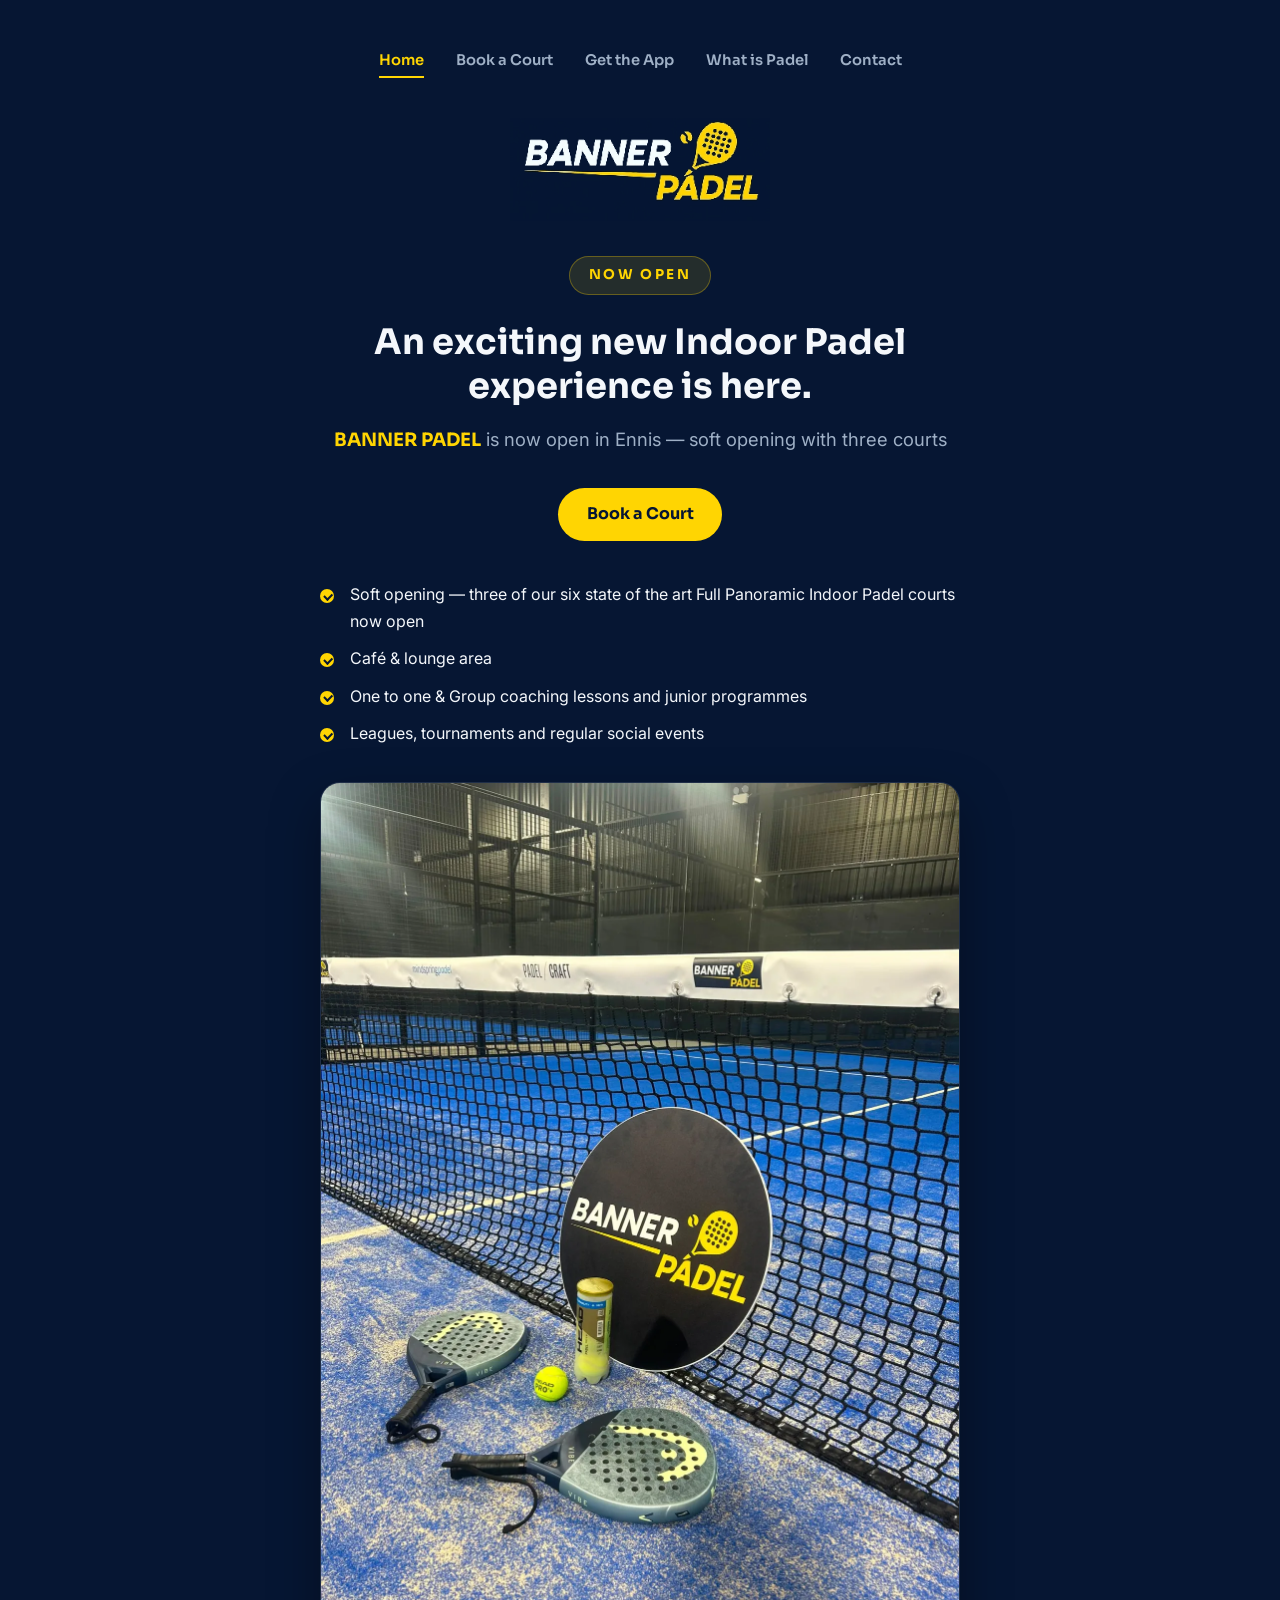
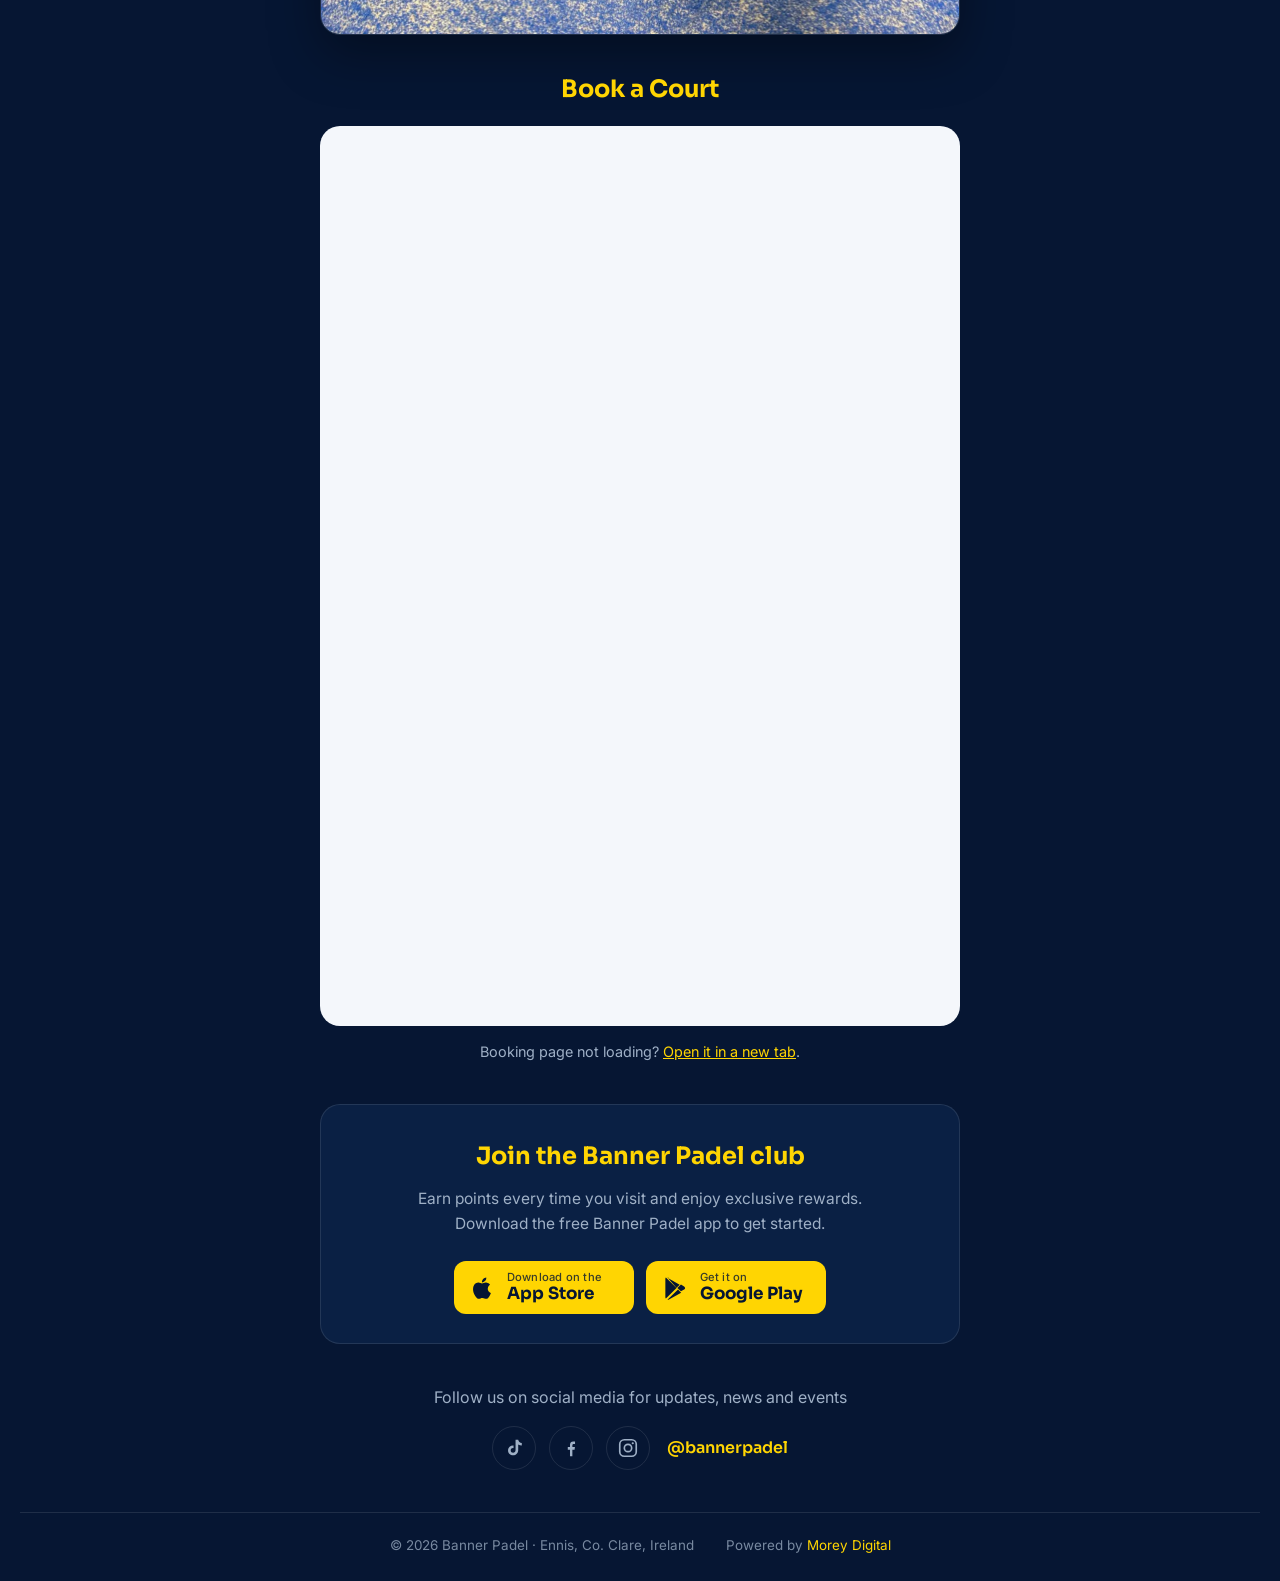
==== index.html @ d6313a4b "Add app download section with App Store and Google Play links Co-Authored-By: Claude Fable 5.1 <nore" ====
<!DOCTYPE html>
<html lang="en">
<head>
  <meta charset="UTF-8" />
  <meta name="viewport" content="width=device-width, initial-scale=1.0" />
  <title>Banner Padel — Now Open | Ennis, Co. Clare</title>
  <meta name="description" content="BANNER PADEL is now open in Ennis — soft opening with three courts. Full Panoramic Indoor Padel courts, café & lounge, coaching, leagues and tournaments. Book a court online now." />
  <meta property="og:title" content="Banner Padel — Now Open in Ennis" />
  <meta property="og:description" content="Clare's first Indoor Padel Facility is now open — soft opening with three courts. Book online now." />
  <meta property="og:type" content="website" />
  <meta property="og:url" content="https://www.bannerpadel.ie/" />
  <link rel="icon" href="favicon.svg" type="image/svg+xml" />
  <link rel="preconnect" href="https://fonts.googleapis.com" />
  <link rel="preconnect" href="https://fonts.gstatic.com" crossorigin />
  <link href="https://fonts.googleapis.com/css2?family=Sora:wght@400;600;700;800&family=Inter:wght@400;500;600&display=swap" rel="stylesheet" />
  <link rel="stylesheet" href="styles.css" />
  <script type="application/ld+json">
  {
    "@context": "https://schema.org",
    "@type": "SportsActivityLocation",
    "name": "Banner Padel",
    "description": "Clare's first Indoor Padel Facility — now open in Ennis. Soft opening with three courts.",
    "url": "https://www.bannerpadel.ie/",
    "address": {
      "@type": "PostalAddress",
      "addressLocality": "Ennis",
      "addressRegion": "Co. Clare",
      "addressCountry": "IE"
    },
    "sameAs": [
      "https://www.facebook.com/bannerpadel",
      "https://www.instagram.com/bannerpadel",
      "https://www.tiktok.com/@bannerpadel"
    ]
  }
  </script>
</head>
<body>

  <header class="topnav">
    <nav aria-label="Main navigation">
      <a href="index.html" aria-current="page">Home</a>
      <a href="#book">Book a Court</a>
      <a href="#app">Get the App</a>
      <a href="about.html">What is Padel</a>
      <a href="contact.html">Contact</a>
    </nav>
  </header>

  <main class="page">
    <img class="logo" src="images/banner-padel-logo-wordmark.png" alt="Banner Padel" width="330" height="130" />

    <p class="eyebrow">Now Open</p>
    <h1>An exciting new Indoor Padel experience is here.</h1>
    <p class="opening"><strong>BANNER PADEL</strong> is now open in Ennis — soft opening with three courts</p>

    <a class="cta" href="#book">Book a Court</a>

    <ul class="list">
      <li>Soft opening — three of our six state of the art Full Panoramic Indoor Padel courts now open</li>
      <li>Café &amp; lounge area</li>
      <li>One to one &amp; Group coaching lessons and junior programmes</li>
      <li>Leagues, tournaments and regular social events</li>
    </ul>

    <img class="photo" src="images/padel-court-ennis.webp" alt="Banner Padel court in Ennis — rackets, balls and Banner Padel sign at the net" width="1280" height="1707" loading="lazy" />

    <section id="book">
      <h2>Book a Court</h2>
      <iframe
        src="https://playtomic.io/wl/005f080e-4191-4437-a723-fed2c913164d"
        title="Book a court at Banner Padel"
        width="100%"
        height="900"
        style="border:0; display:block; width:100%; min-height:900px;"
        loading="lazy"
        allow="payment"
      ></iframe>
      <p>Booking page not loading? <a href="https://playtomic.io/wl/005f080e-4191-4437-a723-fed2c913164d" target="_blank" rel="noopener">Open it in a new tab</a>.</p>
    </section>

    <section id="app" class="app">
      <h2>Join the Banner Padel club</h2>
      <p>Earn points every time you visit and enjoy exclusive rewards. Download the free Banner Padel app to get started.</p>
      <div class="app__badges">
        <a class="badge" href="https://apps.apple.com/ie/app/banner-padel/id6806317013" target="_blank" rel="noopener" aria-label="Download Banner Padel on the App Store">
          <svg viewBox="0 0 24 24" width="26" height="26" fill="currentColor" aria-hidden="true"><path d="M16.4 12.7c0-2.5 2-3.7 2.1-3.8-1.2-1.7-3-1.9-3.6-2-1.5-.2-3 .9-3.8.9-.8 0-2-.9-3.3-.9-1.7 0-3.3 1-4.1 2.5-1.8 3.1-.5 7.6 1.3 10.1.9 1.2 1.9 2.6 3.2 2.5 1.3-.1 1.8-.8 3.3-.8 1.6 0 2 .8 3.3.8 1.4 0 2.3-1.2 3.1-2.5 1-1.4 1.4-2.8 1.4-2.9-.1 0-2.9-1.1-2.9-3.9zM14 5.4c.7-.8 1.2-2 1-3.2-1 0-2.2.7-2.9 1.5-.6.7-1.2 1.9-1.1 3.1 1.1.1 2.3-.6 3-1.4z"/></svg>
          <span><small>Download on the</small>App Store</span>
        </a>
        <a class="badge" href="https://play.google.com/store/apps/details?id=ir.bannerpadel.app" target="_blank" rel="noopener" aria-label="Get Banner Padel on Google Play">
          <svg viewBox="0 0 24 24" width="26" height="26" fill="currentColor" aria-hidden="true"><path d="M3.6 2.3 13.4 12l-9.8 9.7c-.3-.2-.5-.6-.5-1.1V3.4c0-.5.2-.9.5-1.1zm11.2 11.1 2.9 2.9-11.3 6.4c-.5.3-1 .3-1.4.1l9.8-9.4zm5.6-2.9c.6.4.9.9.9 1.5s-.3 1.1-.9 1.4l-2.9 1.7-3.3-3.1 3.3-3.2 2.9 1.7zm-15.4-8 11.3 6.5-2.9 2.8L5 2.4c.4-.2.9-.1 1.4.1h-1.4z"/></svg>
          <span><small>Get it on</small>Google Play</span>
        </a>
      </div>
    </section>

    <p class="social-note">Follow us on social media for updates, news and events</p>
    <div class="social">
      <a href="https://www.tiktok.com/@bannerpadel" target="_blank" rel="noopener" aria-label="TikTok">
        <svg viewBox="0 0 24 24" width="22" height="22" fill="currentColor"><path d="M16.6 3c.4 2 1.7 3.4 3.9 3.6v2.8c-1.5 0-2.8-.5-3.9-1.3v6.1c0 3.4-2.4 5.8-5.6 5.8-3 0-5.5-2.4-5.5-5.4 0-3.2 2.7-5.6 6-5.3v2.9c-1.7-.4-3.1.7-3.1 2.4 0 1.4 1.2 2.5 2.6 2.5 1.6 0 2.7-1.2 2.7-3V3h2.9z"/></svg>
      </a>
      <a href="https://www.facebook.com/bannerpadel" target="_blank" rel="noopener" aria-label="Facebook">
        <svg viewBox="0 0 24 24" width="22" height="22" fill="currentColor"><path d="M13.5 21v-7h2.4l.4-3h-2.8V9.1c0-.9.3-1.5 1.6-1.5h1.3V4.9c-.3 0-1.1-.1-2-.1-2.1 0-3.5 1.3-3.5 3.6V11H8.5v3h2.4v7h2.6z"/></svg>
      </a>
      <a href="https://www.instagram.com/bannerpadel" target="_blank" rel="noopener" aria-label="Instagram">
        <svg viewBox="0 0 24 24" width="22" height="22" fill="none" stroke="currentColor" stroke-width="1.8"><rect x="3" y="3" width="18" height="18" rx="5"/><circle cx="12" cy="12" r="4"/><circle cx="17.2" cy="6.8" r="1.2" fill="currentColor" stroke="none"/></svg>
      </a>
      <span class="social__handle">@bannerpadel</span>
    </div>

  </main>

  <footer class="footer">
    <p>&copy; <span id="year">2026</span> Banner Padel · Ennis, Co. Clare, Ireland</p>
    <p>Powered by <a href="https://moreydigital.ie" target="_blank" rel="noopener">Morey Digital</a></p>
  </footer>

  <script src="script.js"></script>
</body>
</html>
---- styles.css ----
/* ============ Banner Padel — opening soon ============ */

:root {
  --navy: #061633;
  --navy-2: #0a2044;
  --yellow: #ffd502;
  --yellow-soft: rgba(255, 213, 2, 0.12);
  --white: #f4f7fb;
  --muted: #9fb0c6;
  --line: rgba(255, 255, 255, 0.1);
  --font-head: "Sora", sans-serif;
  --font-body: "Inter", sans-serif;
}

* { margin: 0; padding: 0; box-sizing: border-box; }

body {
  font-family: var(--font-body);
  background: var(--navy);
  color: var(--white);
  line-height: 1.65;
  -webkit-font-smoothing: antialiased;
  min-height: 100vh;
  display: flex;
  flex-direction: column;
  align-items: center;
  text-align: center;
  padding: 3rem 1.25rem 0;
}

.visually-hidden {
  position: absolute; width: 1px; height: 1px;
  clip-path: inset(50%); overflow: hidden; white-space: nowrap;
}

.topnav {
  width: min(640px, 100%);
  margin-bottom: 2.5rem;
}
.topnav nav {
  display: flex;
  justify-content: center;
  gap: 2rem;
  flex-wrap: wrap;
}
.topnav a {
  font-family: var(--font-head);
  font-size: 0.92rem;
  font-weight: 600;
  color: var(--muted);
  text-decoration: none;
  padding-bottom: 0.25rem;
  border-bottom: 2px solid transparent;
  transition: color 0.2s ease, border-color 0.2s ease;
}
.topnav a:hover { color: var(--white); }
.topnav a[aria-current="page"] {
  color: var(--yellow);
  border-bottom-color: var(--yellow);
}

.page {
  width: min(640px, 100%);
  display: flex;
  flex-direction: column;
  align-items: center;
  flex: 1;
}

.logo {
  width: 260px;
  height: auto;
  margin-bottom: 2.2rem;
}

.photo {
  width: 100%;
  height: auto;
  border-radius: 20px;
  border: 1px solid var(--line);
  box-shadow: 0 20px 50px rgba(0, 0, 0, 0.35);
  margin-bottom: 2.2rem;
}

.eyebrow {
  font-family: var(--font-head);
  font-size: 0.85rem;
  font-weight: 700;
  letter-spacing: 0.18em;
  text-transform: uppercase;
  color: var(--yellow);
  background: var(--yellow-soft);
  border: 1px solid rgba(255, 213, 2, 0.3);
  border-radius: 999px;
  padding: 0.45rem 1.2rem;
  margin-bottom: 1.6rem;
}

h1 {
  font-family: var(--font-head);
  font-size: clamp(1.5rem, 4.5vw, 2.2rem);
  font-weight: 700;
  line-height: 1.25;
  margin-bottom: 1rem;
}

.opening {
  font-size: 1.15rem;
  color: var(--muted);
  margin-bottom: 2rem;
}
.opening strong { color: var(--yellow); font-family: var(--font-head); }

.list {
  list-style: none;
  display: grid;
  gap: 0.7rem;
  margin-bottom: 2.2rem;
  text-align: left;
}
.list li {
  position: relative;
  padding-left: 1.9rem;
  color: var(--white);
}
.list li::before {
  content: "";
  position: absolute;
  left: 0; top: 0.5em;
  width: 14px; height: 14px;
  border-radius: 50%;
  background: var(--yellow);
}
.list li::after {
  content: "";
  position: absolute;
  left: 3.5px; top: calc(0.5em + 3.5px);
  width: 6px; height: 3.5px;
  border-left: 2px solid var(--navy);
  border-bottom: 2px solid var(--navy);
  transform: rotate(-45deg);
}

/* ---------- About page ---------- */
.prose {
  text-align: left;
  margin-bottom: 2.2rem;
}
.prose p { color: var(--muted); margin-bottom: 1.1rem; }
.prose h2 {
  font-family: var(--font-head);
  font-size: 1.25rem;
  font-weight: 700;
  color: var(--yellow);
  margin: 1.8rem 0 0.8rem;
}
.prose .list { margin-bottom: 1.1rem; }

.cta {
  display: inline-block;
  font-family: var(--font-head);
  font-weight: 700;
  font-size: 1rem;
  padding: 0.85rem 1.8rem;
  border-radius: 999px;
  background: var(--yellow);
  color: var(--navy);
  text-decoration: none;
  margin-bottom: 2.5rem;
  transition: transform 0.2s ease, box-shadow 0.2s ease;
}
.cta:hover {
  transform: translateY(-2px);
  box-shadow: 0 8px 24px rgba(255, 213, 2, 0.3);
}

#book {
  width: 100%;
  margin-bottom: 2.5rem;
}
#book h2 {
  font-family: var(--font-head);
  font-size: 1.5rem;
  font-weight: 700;
  color: var(--yellow);
  margin-bottom: 1rem;
}
#book iframe {
  border-radius: 20px;
  border: 1px solid var(--line);
  background: var(--white);
}
#book p {
  margin-top: 0.9rem;
  font-size: 0.9rem;
  color: var(--muted);
}
#book a { color: var(--yellow); }

/* ---------- App download ---------- */
.app {
  width: 100%;
  background: var(--navy-2);
  border: 1px solid var(--line);
  border-radius: 20px;
  padding: 2rem 1.6rem 1.8rem;
  margin-bottom: 2.5rem;
}
.app h2 {
  font-family: var(--font-head);
  font-size: 1.5rem;
  font-weight: 700;
  color: var(--yellow);
  margin-bottom: 0.6rem;
}
.app p { color: var(--muted); font-size: 0.97rem; max-width: 460px; margin: 0 auto 1.5rem; }
.app__badges {
  display: flex;
  flex-wrap: wrap;
  justify-content: center;
  gap: 0.8rem;
}
.badge {
  display: inline-flex;
  align-items: center;
  gap: 0.7rem;
  min-width: 180px;
  padding: 0.65rem 1.2rem 0.65rem 1rem;
  border-radius: 12px;
  background: var(--yellow);
  color: var(--navy);
  text-decoration: none;
  text-align: left;
  transition: transform 0.2s ease, box-shadow 0.2s ease;
}
.badge:hover {
  transform: translateY(-2px);
  box-shadow: 0 8px 24px rgba(255, 213, 2, 0.3);
}
.badge span {
  display: flex;
  flex-direction: column;
  font-family: var(--font-head);
  font-weight: 700;
  font-size: 1.05rem;
  line-height: 1.15;
}
.badge small {
  font-family: var(--font-body);
  font-weight: 500;
  font-size: 0.7rem;
  letter-spacing: 0.02em;
  opacity: 0.8;
}

.social-note {
  color: var(--muted);
  max-width: 420px;
  margin-bottom: 1rem;
}
.social {
  display: flex;
  align-items: center;
  gap: 0.8rem;
  margin-bottom: 2.6rem;
}
.social a {
  display: grid; place-items: center;
  width: 44px; height: 44px;
  border: 1px solid var(--line);
  border-radius: 50%;
  color: var(--muted);
  transition: color 0.2s ease, border-color 0.2s ease, transform 0.2s ease;
}
.social a:hover { color: var(--yellow); border-color: var(--yellow); transform: translateY(-2px); }
.social__handle {
  font-family: var(--font-head);
  font-weight: 600;
  color: var(--yellow);
  margin-left: 0.3rem;
}

.signup {
  width: 100%;
  background: var(--navy-2);
  border: 1px solid var(--line);
  border-radius: 20px;
  padding: 2rem 1.6rem 1.6rem;
  margin-bottom: 2.5rem;
}
.signup h2 {
  font-family: var(--font-head);
  font-size: 1.5rem;
  font-weight: 700;
  color: var(--yellow);
  margin-bottom: 0.6rem;
}
.signup p { color: var(--muted); font-size: 0.97rem; max-width: 460px; margin: 0 auto 1.5rem; }
.signup form {
  display: flex;
  flex-direction: column;
  gap: 0.8rem;
  max-width: 400px;
  margin: 0 auto;
}
.signup input {
  font-family: var(--font-body);
  font-size: 1rem;
  padding: 0.85rem 1.2rem;
  border-radius: 999px;
  border: 1.5px solid var(--line);
  background: var(--navy);
  color: var(--white);
  outline: none;
  transition: border-color 0.2s ease;
}
.signup input::placeholder { color: rgba(159, 176, 198, 0.7); }
.signup input:focus { border-color: var(--yellow); }
.signup button {
  font-family: var(--font-head);
  font-weight: 700;
  font-size: 1rem;
  padding: 0.85rem 1.6rem;
  border-radius: 999px;
  border: none;
  background: var(--yellow);
  color: var(--navy);
  cursor: pointer;
  transition: transform 0.2s ease, box-shadow 0.2s ease;
}
.signup button:hover {
  transform: translateY(-2px);
  box-shadow: 0 8px 24px rgba(255, 213, 2, 0.3);
}
.signup__note { margin-top: 0.9rem; font-size: 0.9rem; }
.signup__note:empty { display: none; }

.footer {
  width: 100%;
  border-top: 1px solid var(--line);
  padding: 1.3rem 0 1.6rem;
  display: flex;
  flex-wrap: wrap;
  justify-content: center;
  gap: 0.4rem 2rem;
}
.footer p { font-size: 0.84rem; color: rgba(159, 176, 198, 0.75); }
.footer a { color: var(--yellow); text-decoration: none; }
.footer a:hover { text-decoration: underline; }
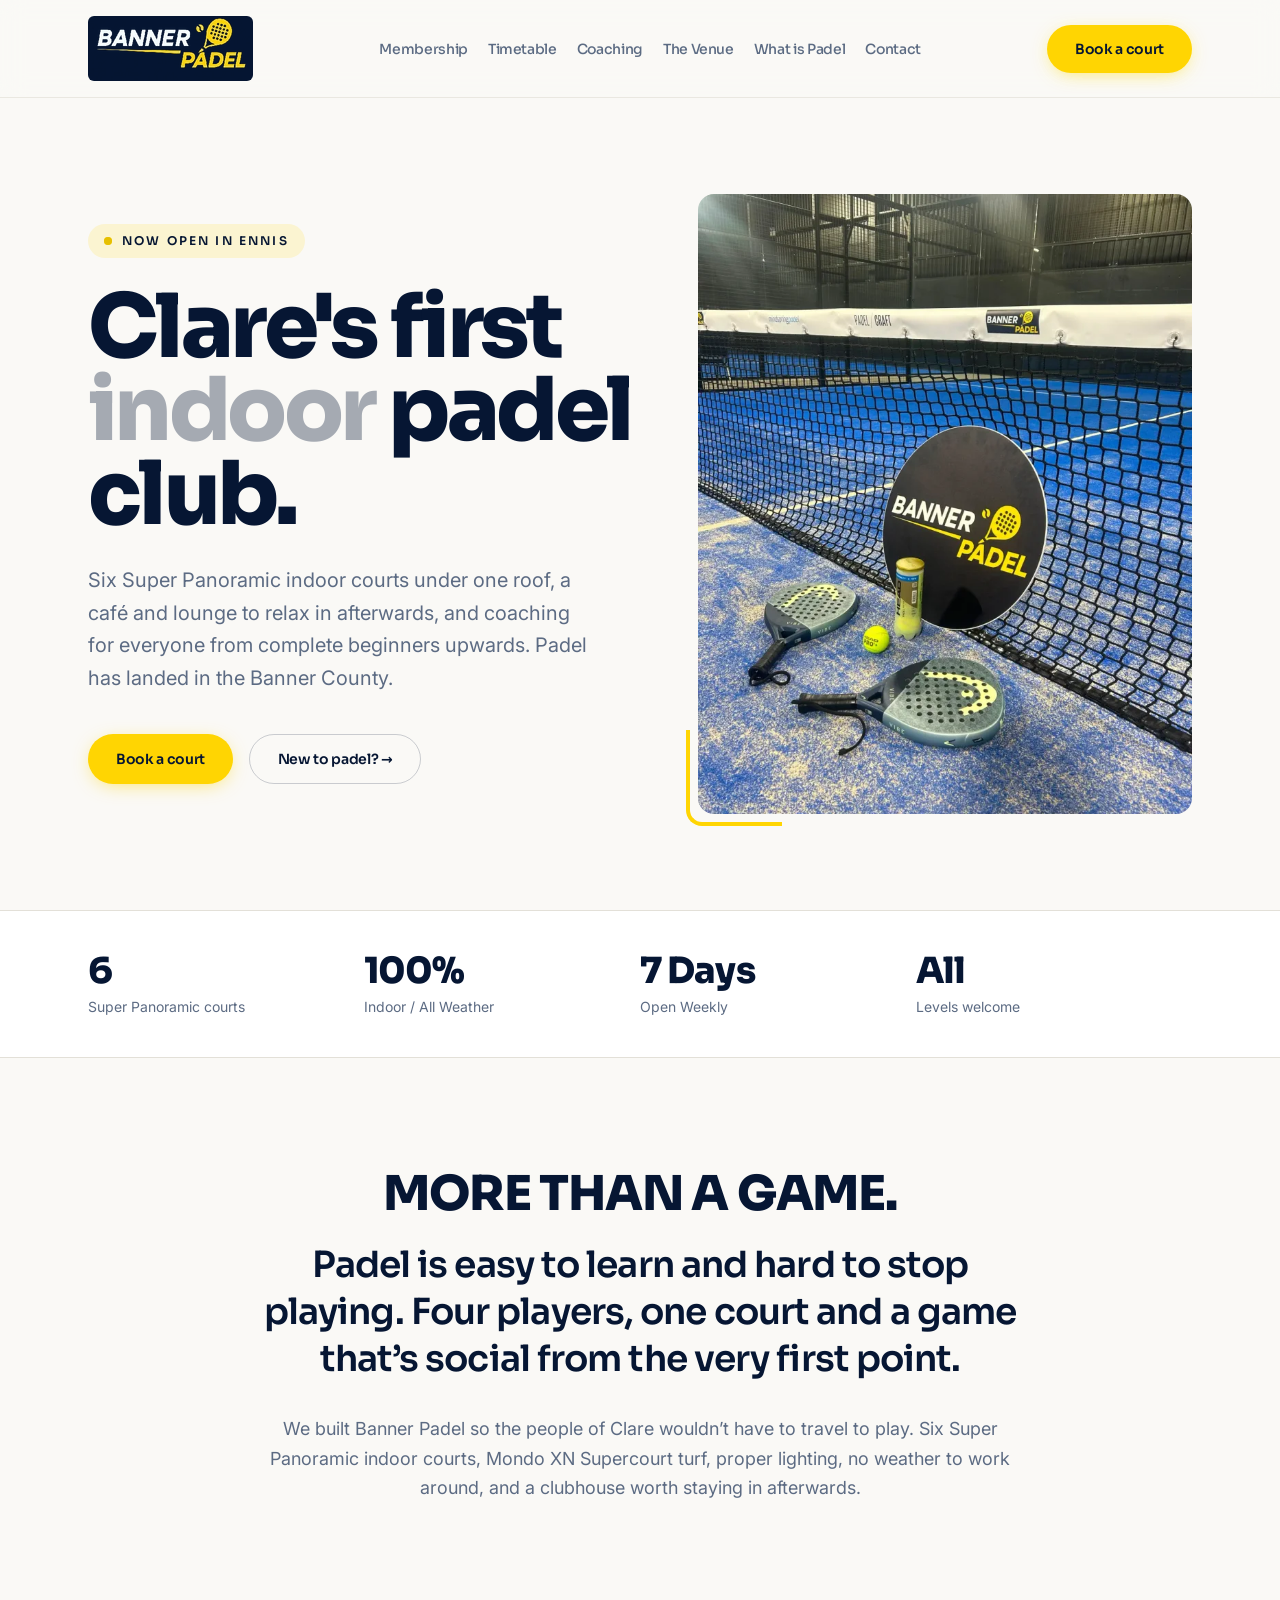
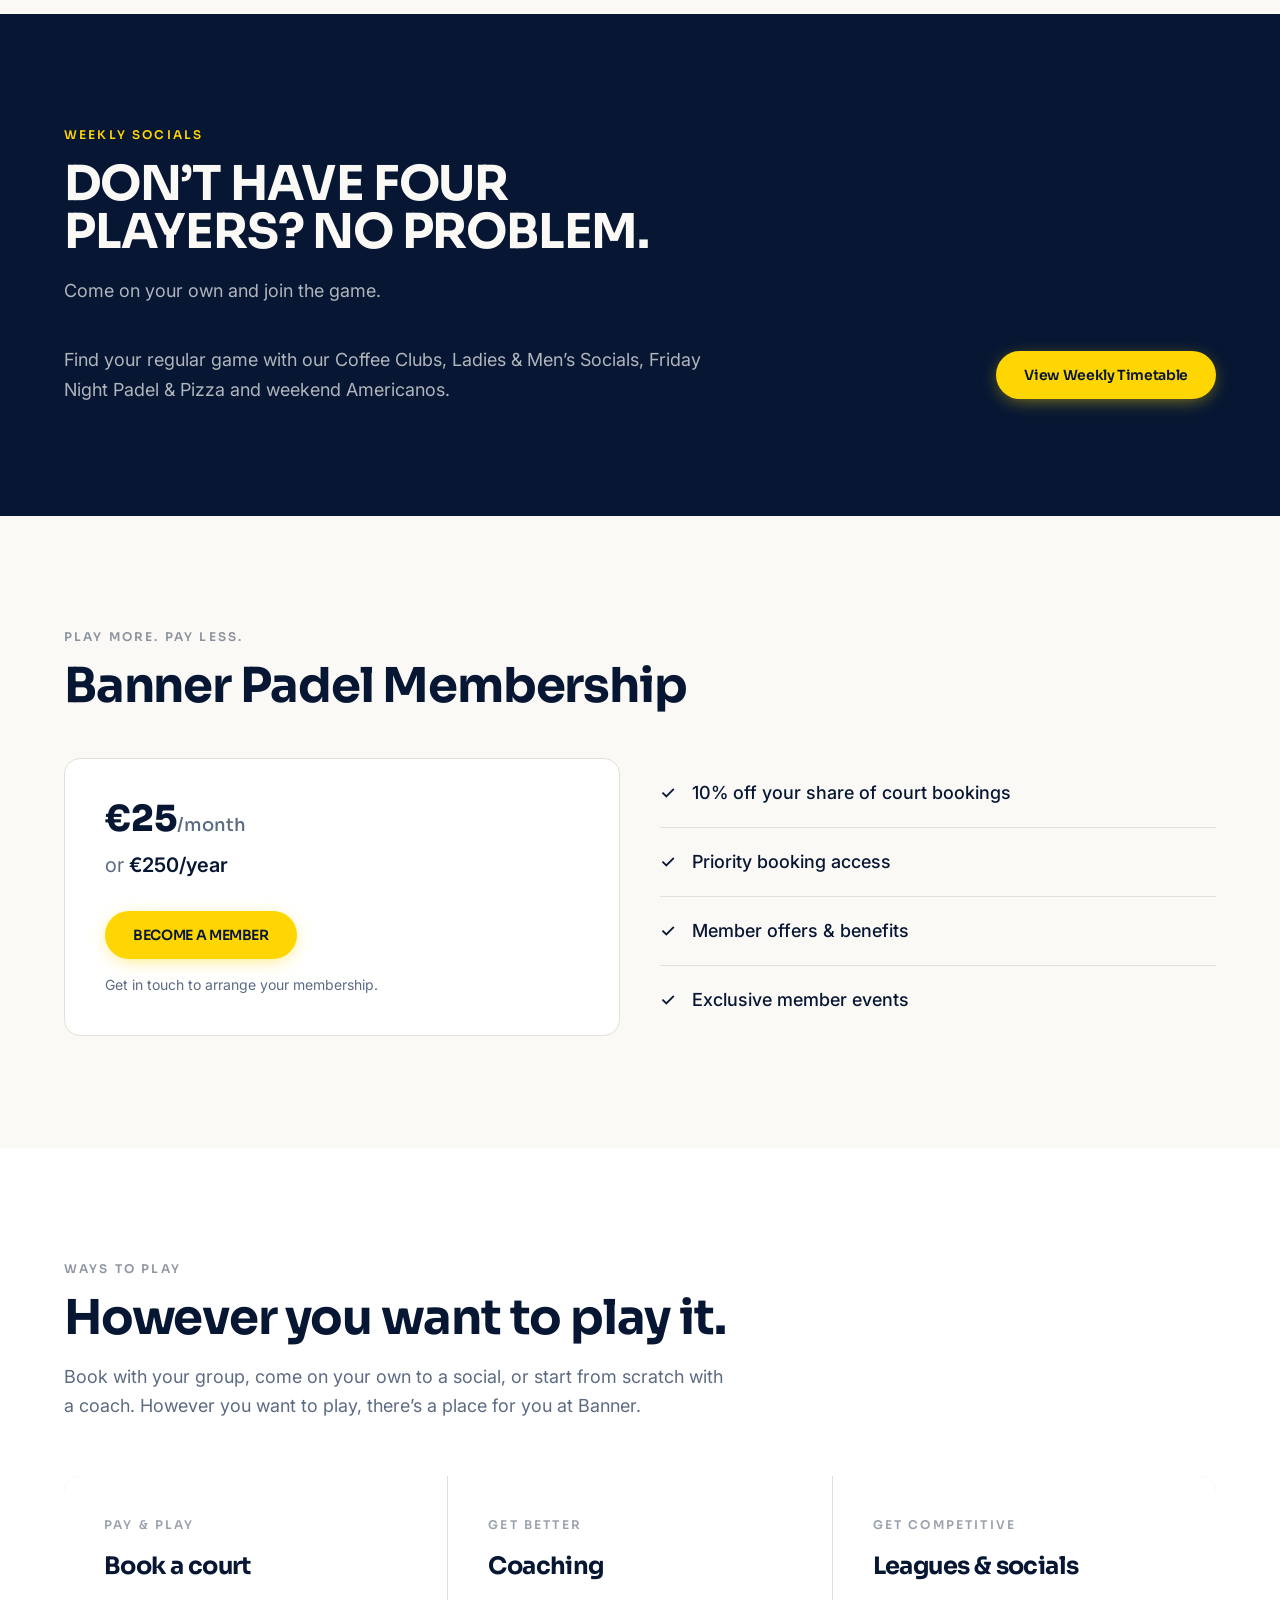
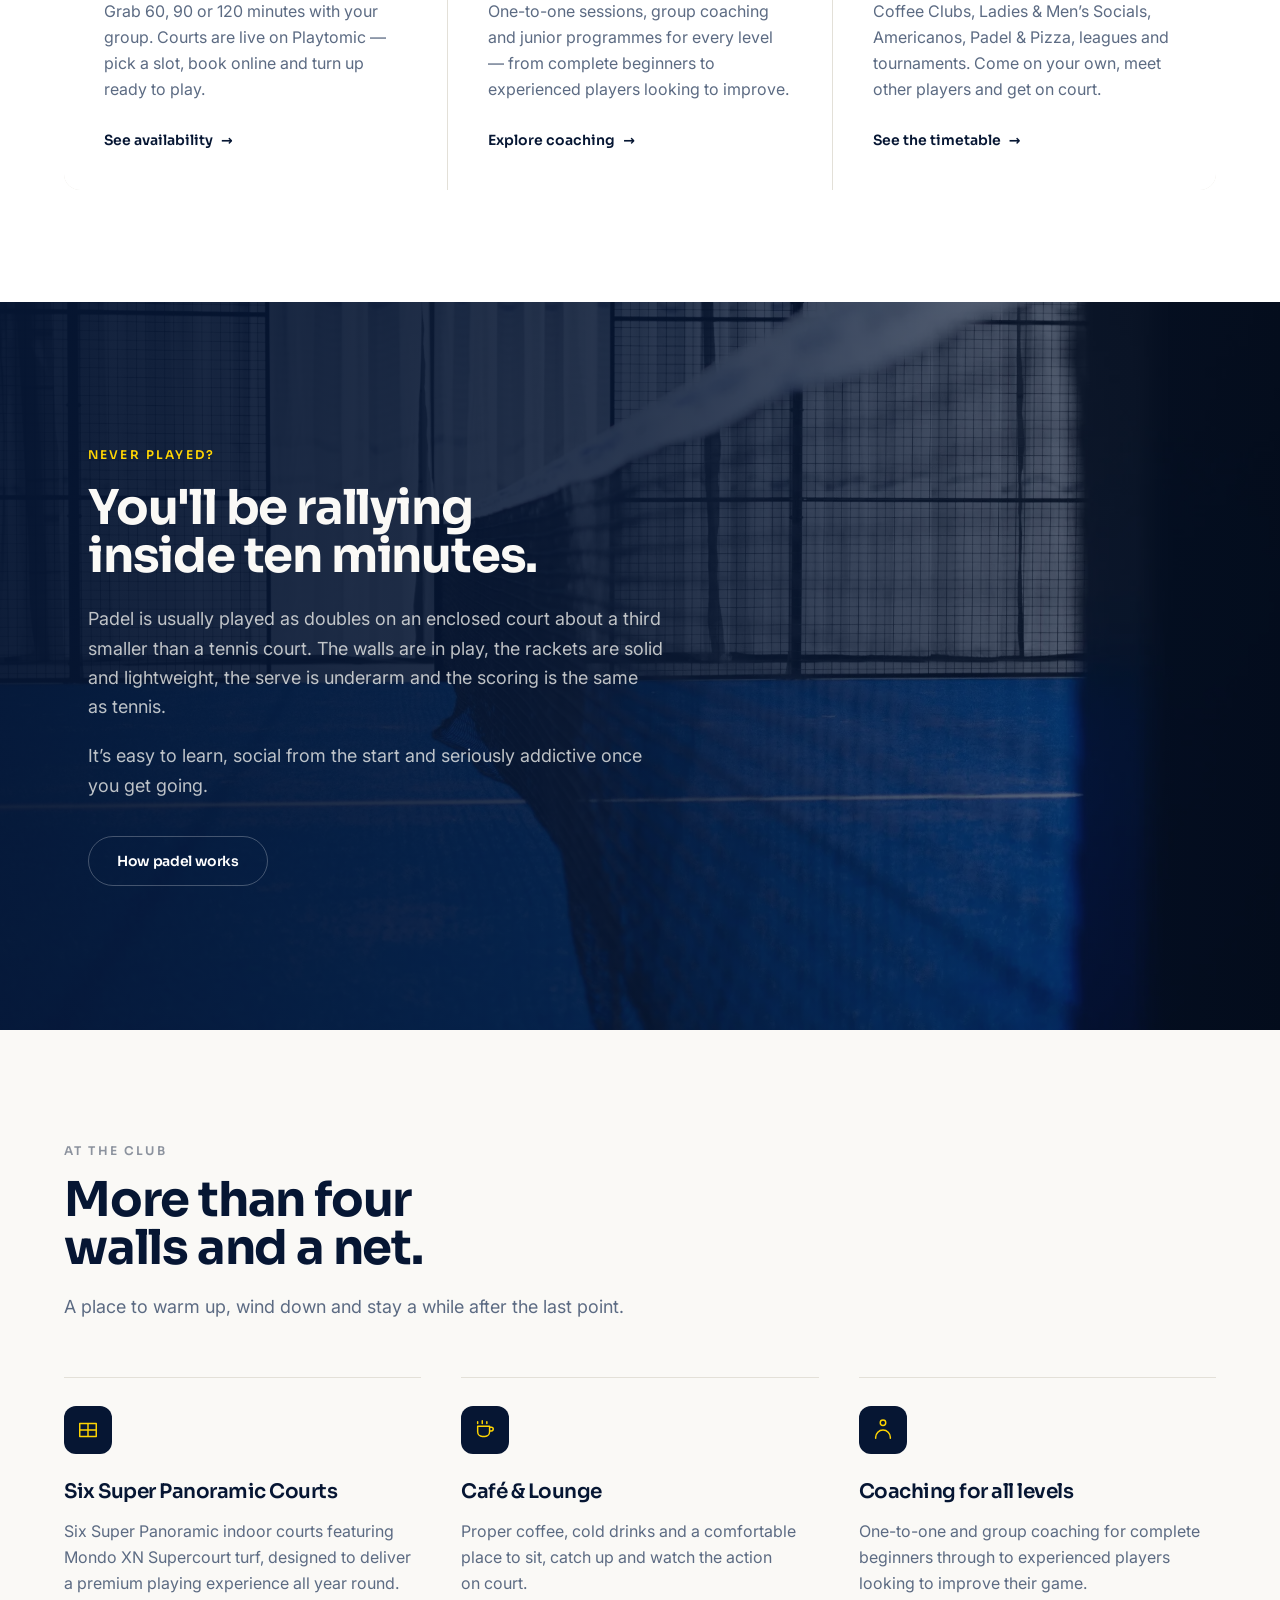
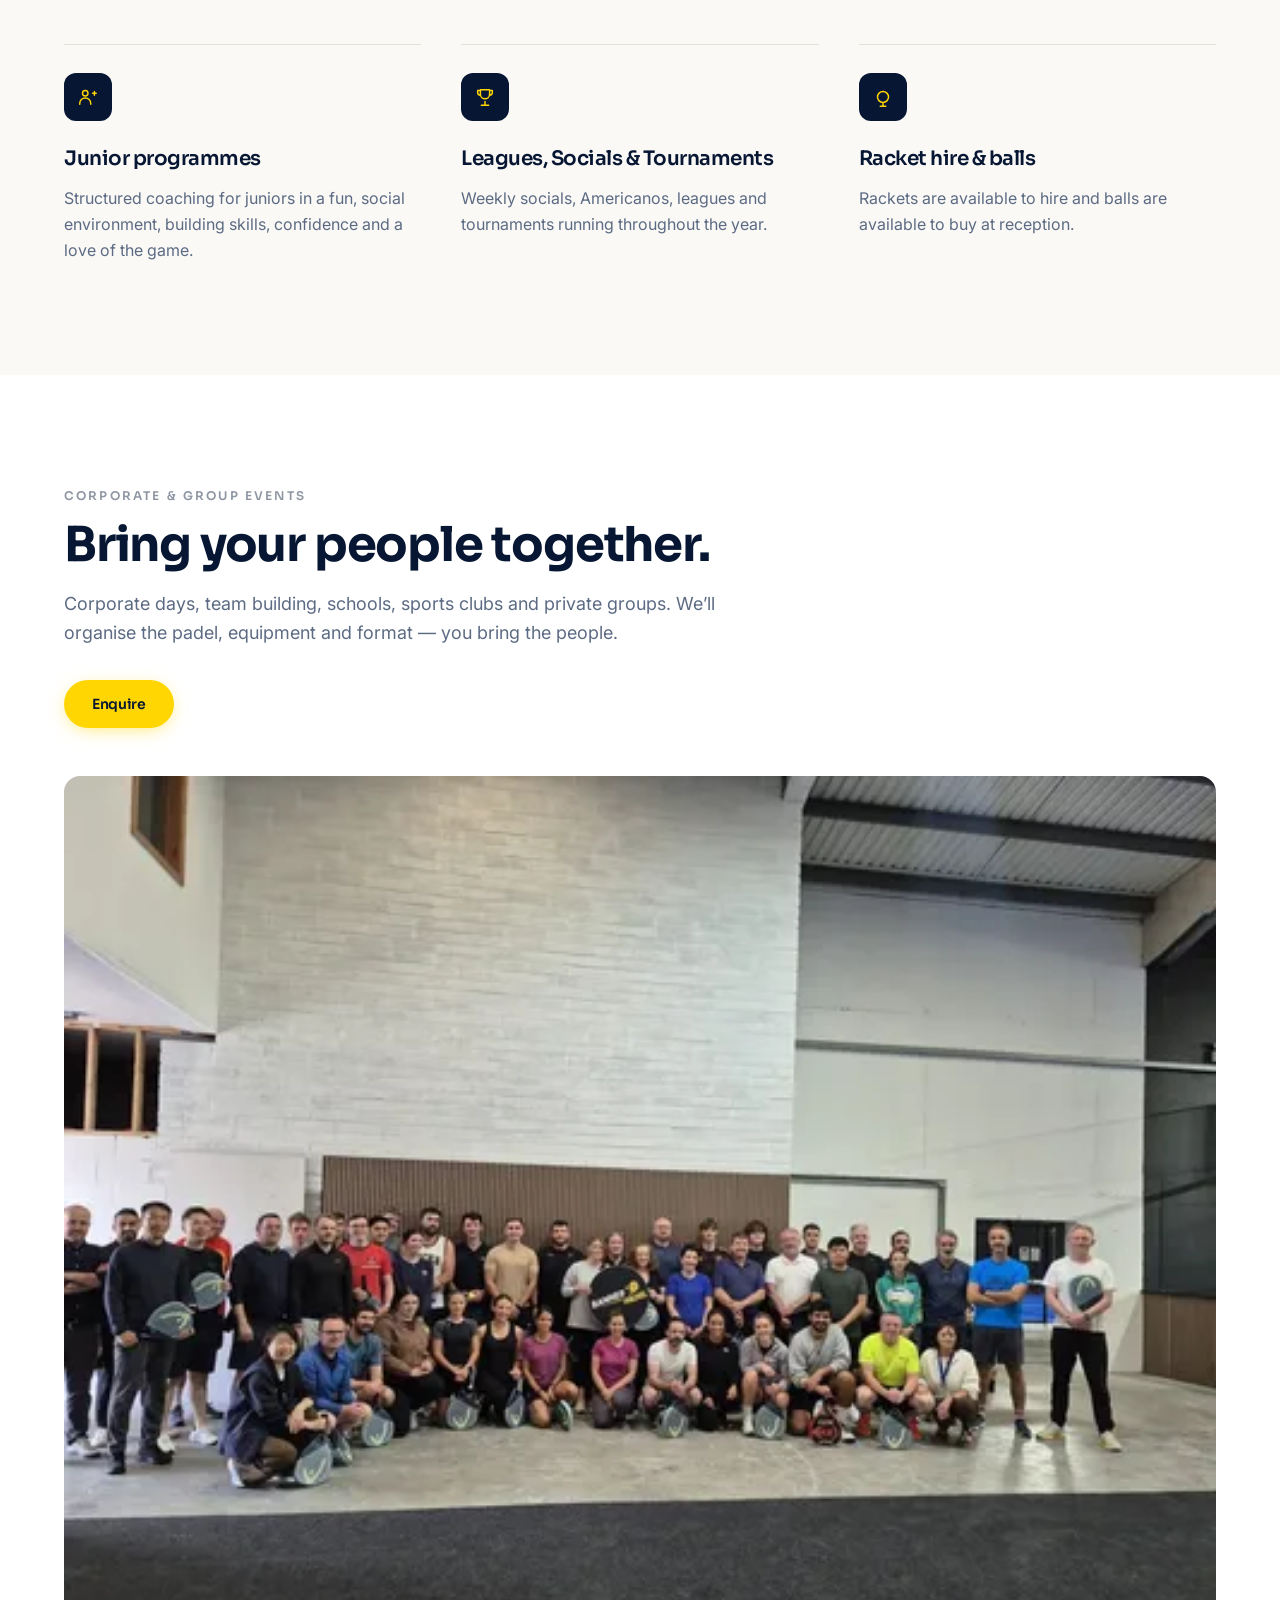
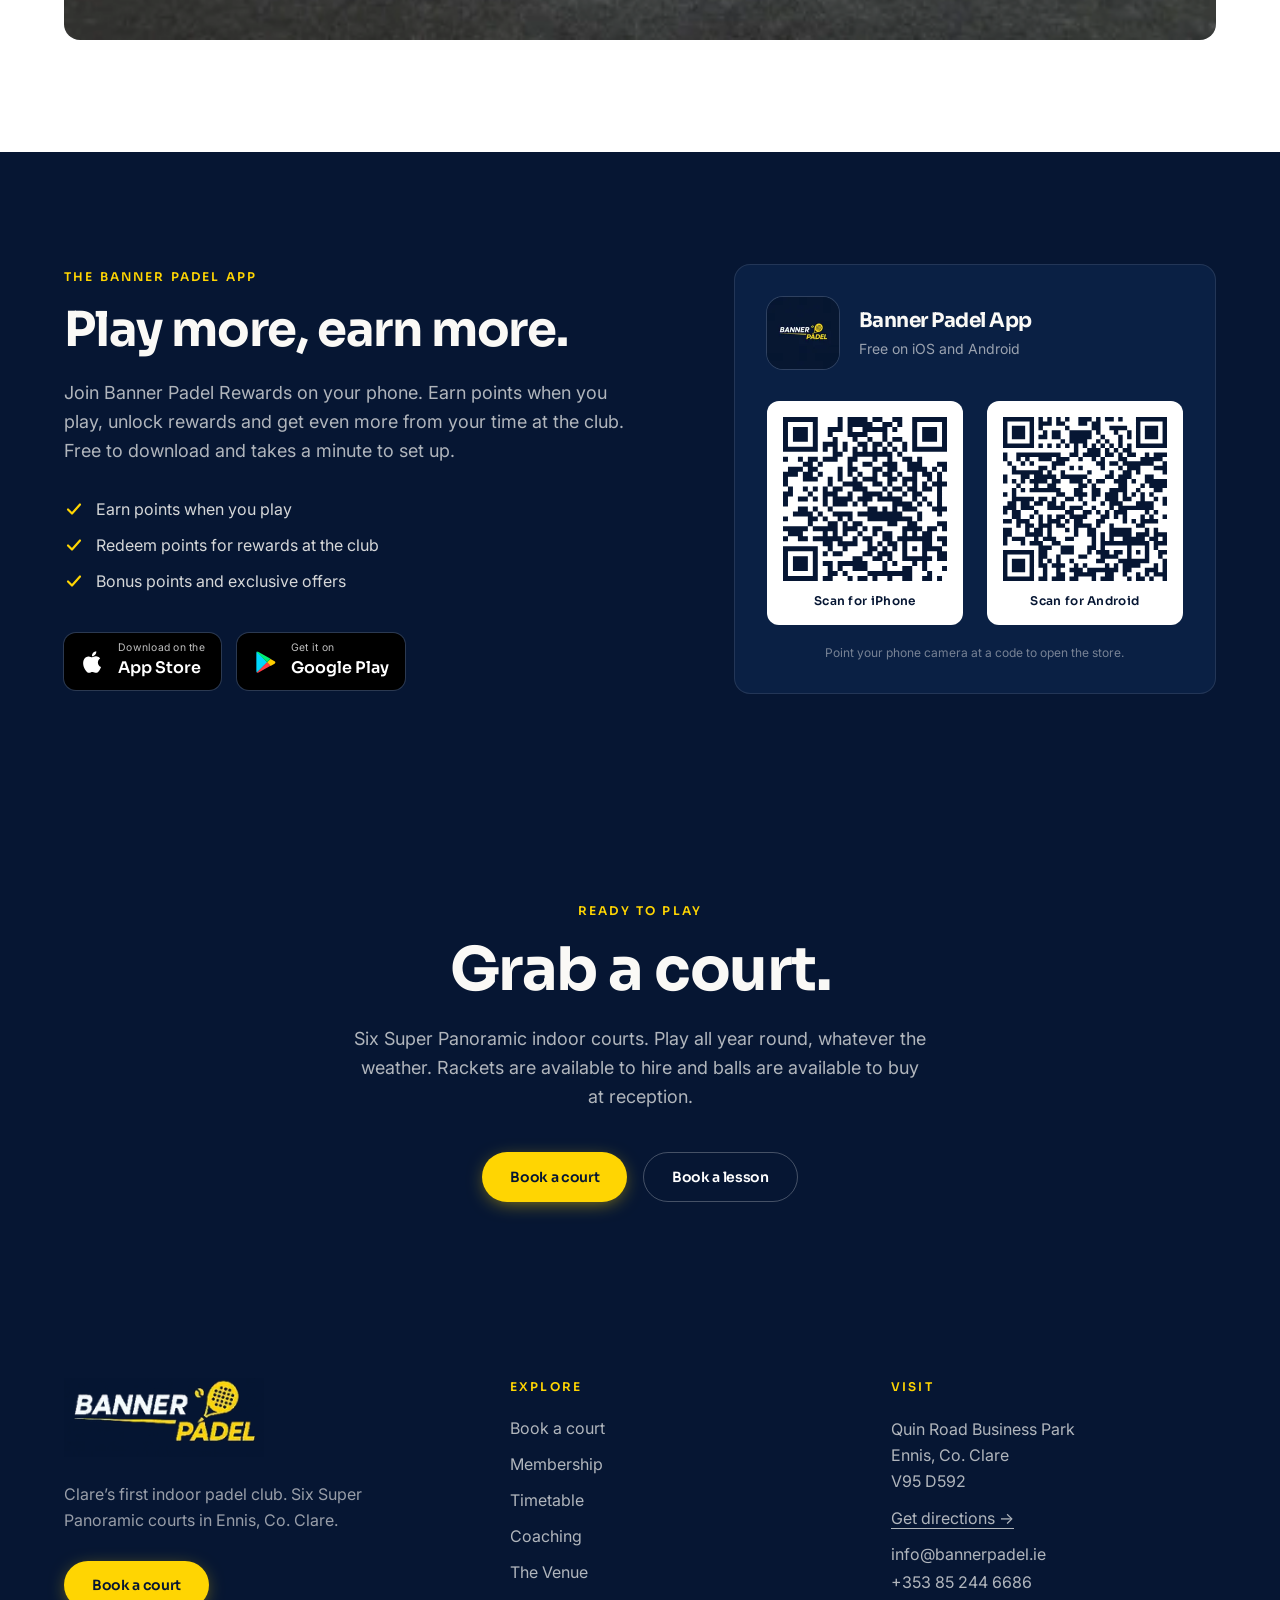
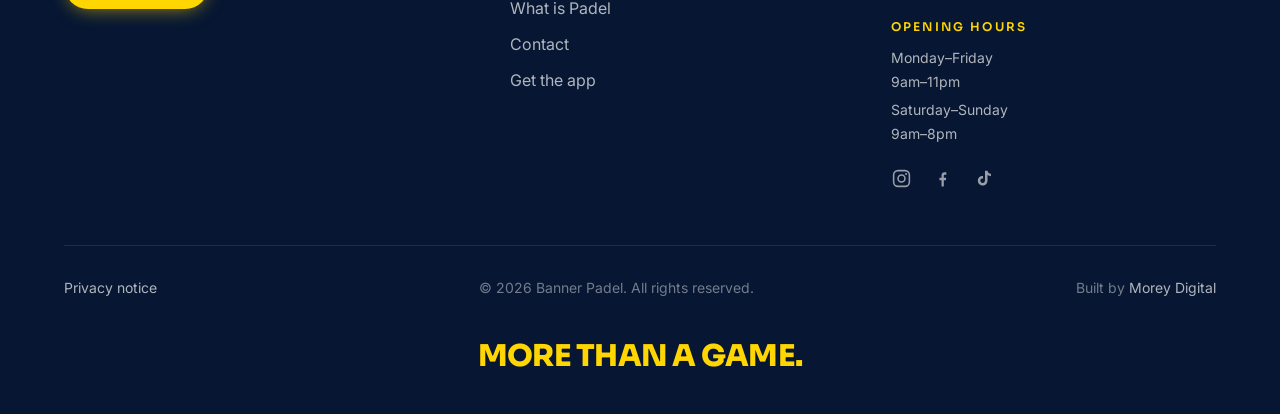
==== commit 8b1f86e9: "Launch approved Banner Padel website after final payment" ====
--- a/index.html
+++ b/index.html
@@ -1,120 +1 @@
-<!DOCTYPE html>
-<html lang="en">
-<head>
-  <meta charset="UTF-8" />
-  <meta name="viewport" content="width=device-width, initial-scale=1.0" />
-  <title>Banner Padel — Now Open | Ennis, Co. Clare</title>
-  <meta name="description" content="BANNER PADEL is now open in Ennis — soft opening with three courts. Full Panoramic Indoor Padel courts, café & lounge, coaching, leagues and tournaments. Book a court online now." />
-  <meta property="og:title" content="Banner Padel — Now Open in Ennis" />
-  <meta property="og:description" content="Clare's first Indoor Padel Facility is now open — soft opening with three courts. Book online now." />
-  <meta property="og:type" content="website" />
-  <meta property="og:url" content="https://www.bannerpadel.ie/" />
-  <link rel="icon" href="favicon.svg" type="image/svg+xml" />
-  <link rel="preconnect" href="https://fonts.googleapis.com" />
-  <link rel="preconnect" href="https://fonts.gstatic.com" crossorigin />
-  <link href="https://fonts.googleapis.com/css2?family=Sora:wght@400;600;700;800&family=Inter:wght@400;500;600&display=swap" rel="stylesheet" />
-  <link rel="stylesheet" href="styles.css" />
-  <script type="application/ld+json">
-  {
-    "@context": "https://schema.org",
-    "@type": "SportsActivityLocation",
-    "name": "Banner Padel",
-    "description": "Clare's first Indoor Padel Facility — now open in Ennis. Soft opening with three courts.",
-    "url": "https://www.bannerpadel.ie/",
-    "address": {
-      "@type": "PostalAddress",
-      "addressLocality": "Ennis",
-      "addressRegion": "Co. Clare",
-      "addressCountry": "IE"
-    },
-    "sameAs": [
-      "https://www.facebook.com/bannerpadel",
-      "https://www.instagram.com/bannerpadel",
-      "https://www.tiktok.com/@bannerpadel"
-    ]
-  }
-  </script>
-</head>
-<body>
-
-  <header class="topnav">
-    <nav aria-label="Main navigation">
-      <a href="index.html" aria-current="page">Home</a>
-      <a href="#book">Book a Court</a>
-      <a href="#app">Get the App</a>
-      <a href="about.html">What is Padel</a>
-      <a href="contact.html">Contact</a>
-    </nav>
-  </header>
-
-  <main class="page">
-    <img class="logo" src="images/banner-padel-logo-wordmark.png" alt="Banner Padel" width="330" height="130" />
-
-    <p class="eyebrow">Now Open</p>
-    <h1>An exciting new Indoor Padel experience is here.</h1>
-    <p class="opening"><strong>BANNER PADEL</strong> is now open in Ennis — soft opening with three courts</p>
-
-    <a class="cta" href="#book">Book a Court</a>
-
-    <ul class="list">
-      <li>Soft opening — three of our six state of the art Full Panoramic Indoor Padel courts now open</li>
-      <li>Café &amp; lounge area</li>
-      <li>One to one &amp; Group coaching lessons and junior programmes</li>
-      <li>Leagues, tournaments and regular social events</li>
-    </ul>
-
-    <img class="photo" src="images/padel-court-ennis.webp" alt="Banner Padel court in Ennis — rackets, balls and Banner Padel sign at the net" width="1280" height="1707" loading="lazy" />
-
-    <section id="book">
-      <h2>Book a Court</h2>
-      <iframe
-        src="https://playtomic.io/wl/005f080e-4191-4437-a723-fed2c913164d"
-        title="Book a court at Banner Padel"
-        width="100%"
-        height="900"
-        style="border:0; display:block; width:100%; min-height:900px;"
-        loading="lazy"
-        allow="payment"
-      ></iframe>
-      <p>Booking page not loading? <a href="https://playtomic.io/wl/005f080e-4191-4437-a723-fed2c913164d" target="_blank" rel="noopener">Open it in a new tab</a>.</p>
-    </section>
-
-    <section id="app" class="app">
-      <h2>Join the Banner Padel club</h2>
-      <p>Earn points every time you visit and enjoy exclusive rewards. Download the free Banner Padel app to get started.</p>
-      <div class="app__badges">
-        <a class="badge" href="https://apps.apple.com/ie/app/banner-padel/id6806317013" target="_blank" rel="noopener" aria-label="Download Banner Padel on the App Store">
-          <svg viewBox="0 0 24 24" width="26" height="26" fill="currentColor" aria-hidden="true"><path d="M16.4 12.7c0-2.5 2-3.7 2.1-3.8-1.2-1.7-3-1.9-3.6-2-1.5-.2-3 .9-3.8.9-.8 0-2-.9-3.3-.9-1.7 0-3.3 1-4.1 2.5-1.8 3.1-.5 7.6 1.3 10.1.9 1.2 1.9 2.6 3.2 2.5 1.3-.1 1.8-.8 3.3-.8 1.6 0 2 .8 3.3.8 1.4 0 2.3-1.2 3.1-2.5 1-1.4 1.4-2.8 1.4-2.9-.1 0-2.9-1.1-2.9-3.9zM14 5.4c.7-.8 1.2-2 1-3.2-1 0-2.2.7-2.9 1.5-.6.7-1.2 1.9-1.1 3.1 1.1.1 2.3-.6 3-1.4z"/></svg>
-          <span><small>Download on the</small>App Store</span>
-        </a>
-        <a class="badge" href="https://play.google.com/store/apps/details?id=ir.bannerpadel.app" target="_blank" rel="noopener" aria-label="Get Banner Padel on Google Play">
-          <svg viewBox="0 0 24 24" width="26" height="26" fill="currentColor" aria-hidden="true"><path d="M3.6 2.3 13.4 12l-9.8 9.7c-.3-.2-.5-.6-.5-1.1V3.4c0-.5.2-.9.5-1.1zm11.2 11.1 2.9 2.9-11.3 6.4c-.5.3-1 .3-1.4.1l9.8-9.4zm5.6-2.9c.6.4.9.9.9 1.5s-.3 1.1-.9 1.4l-2.9 1.7-3.3-3.1 3.3-3.2 2.9 1.7zm-15.4-8 11.3 6.5-2.9 2.8L5 2.4c.4-.2.9-.1 1.4.1h-1.4z"/></svg>
-          <span><small>Get it on</small>Google Play</span>
-        </a>
-      </div>
-    </section>
-
-    <p class="social-note">Follow us on social media for updates, news and events</p>
-    <div class="social">
-      <a href="https://www.tiktok.com/@bannerpadel" target="_blank" rel="noopener" aria-label="TikTok">
-        <svg viewBox="0 0 24 24" width="22" height="22" fill="currentColor"><path d="M16.6 3c.4 2 1.7 3.4 3.9 3.6v2.8c-1.5 0-2.8-.5-3.9-1.3v6.1c0 3.4-2.4 5.8-5.6 5.8-3 0-5.5-2.4-5.5-5.4 0-3.2 2.7-5.6 6-5.3v2.9c-1.7-.4-3.1.7-3.1 2.4 0 1.4 1.2 2.5 2.6 2.5 1.6 0 2.7-1.2 2.7-3V3h2.9z"/></svg>
-      </a>
-      <a href="https://www.facebook.com/bannerpadel" target="_blank" rel="noopener" aria-label="Facebook">
-        <svg viewBox="0 0 24 24" width="22" height="22" fill="currentColor"><path d="M13.5 21v-7h2.4l.4-3h-2.8V9.1c0-.9.3-1.5 1.6-1.5h1.3V4.9c-.3 0-1.1-.1-2-.1-2.1 0-3.5 1.3-3.5 3.6V11H8.5v3h2.4v7h2.6z"/></svg>
-      </a>
-      <a href="https://www.instagram.com/bannerpadel" target="_blank" rel="noopener" aria-label="Instagram">
-        <svg viewBox="0 0 24 24" width="22" height="22" fill="none" stroke="currentColor" stroke-width="1.8"><rect x="3" y="3" width="18" height="18" rx="5"/><circle cx="12" cy="12" r="4"/><circle cx="17.2" cy="6.8" r="1.2" fill="currentColor" stroke="none"/></svg>
-      </a>
-      <span class="social__handle">@bannerpadel</span>
-    </div>
-
-  </main>
-
-  <footer class="footer">
-    <p>&copy; <span id="year">2026</span> Banner Padel · Ennis, Co. Clare, Ireland</p>
-    <p>Powered by <a href="https://moreydigital.ie" target="_blank" rel="noopener">Morey Digital</a></p>
-  </footer>
-
-  <script src="script.js"></script>
-</body>
-</html>
+<!DOCTYPE html><html lang="en-IE"><head><meta charset="utf-8"><meta name="viewport" content="width=device-width, initial-scale=1"><title>Banner Padel — Clare&#39;s first indoor padel club, Ennis</title><meta name="description" content="Banner Padel is Clare's first indoor padel club. Six Super Panoramic indoor courts in Ennis, with coaching, a café and lounge, leagues and social nights. Book online."><link rel="canonical" href="https://bannerpadel.ie/"><link rel="icon" type="image/svg+xml" href="/favicon.svg"><meta property="og:site_name" content="Banner Padel"><meta property="og:title" content="Banner Padel — Clare's first indoor padel club, Ennis"><meta property="og:description" content="Banner Padel is Clare's first indoor padel club. Six Super Panoramic indoor courts in Ennis, with coaching, a café and lounge, leagues and social nights. Book online."><meta property="og:type" content="website"><meta property="og:url" content="https://bannerpadel.ie/"><meta property="og:locale" content="en_IE"><meta property="og:image" content="https://bannerpadel.ie/social-share.png"><meta property="og:image:width" content="1200"><meta property="og:image:height" content="630"><meta property="og:image:type" content="image/png"><meta property="og:image:alt" content="Banner Padel — indoor padel in Ennis, Co. Clare"><meta name="twitter:image" content="https://bannerpadel.ie/social-share.png"><meta name="twitter:image:alt" content="Banner Padel — indoor padel in Ennis, Co. Clare"><meta name="twitter:card" content="summary_large_image"><link rel="preconnect" href="https://fonts.googleapis.com"><link rel="preconnect" href="https://fonts.gstatic.com" crossorigin><link href="https://fonts.googleapis.com/css2?family=Sora:wght@400;600;700;800&family=Inter:wght@400;500;600&display=swap" rel="stylesheet"><script type="application/ld+json">{"@context":"https://schema.org","@type":"SportsActivityLocation","name":"Banner Padel","description":"Clare's first indoor padel club","url":"https://bannerpadel.ie","email":"info@bannerpadel.ie","telephone":"+353 85 244 6686","openingHoursSpecification":[{"@type":"OpeningHoursSpecification","dayOfWeek":["https://schema.org/Monday","https://schema.org/Tuesday","https://schema.org/Wednesday","https://schema.org/Thursday","https://schema.org/Friday"],"opens":"09:00","closes":"23:00"},{"@type":"OpeningHoursSpecification","dayOfWeek":["https://schema.org/Saturday","https://schema.org/Sunday"],"opens":"09:00","closes":"20:00"}],"image":"https://bannerpadel.ie/social-share.png","hasMap":"https://maps.google.com/?cid=10938682595280522135","address":{"@type":"PostalAddress","streetAddress":"Quin Road Business Park","postalCode":"V95 D592","addressLocality":"Ennis","addressRegion":"Co. Clare","addressCountry":"IE"},"sameAs":["https://www.facebook.com/bannerpadel","https://www.instagram.com/bannerpadel","https://www.tiktok.com/@bannerpadel"]}</script><link rel="stylesheet" href="/_astro/Layout.BHSgSZDn.css"></head><body><a href="#main" class="sr-only focus:not-sr-only focus:absolute focus:left-4 focus:top-4 focus:z-[60] focus:rounded-full focus:bg-navy focus:px-5 focus:py-3 focus:text-bone">Skip to content</a><header id="site-header" class="sticky top-0 z-50 border-b border-line/70 bg-bone/85 backdrop-blur-md transition-shadow duration-300"><div class="mx-auto flex max-w-6xl items-center justify-between gap-6 px-6 py-4"><a href="/" class="flex shrink-0 items-center gap-3" aria-label="Banner Padel — home"><img src="/_astro/banner-padel-logo-wordmark.DFg-VL1P_2nq6gw.webp" srcset="/_astro/banner-padel-logo-wordmark.DFg-VL1P_2nq6gw.webp 1x, /_astro/banner-padel-logo-wordmark.DFg-VL1P_1RrCAB.webp 2x" alt="Banner Padel" loading="eager" decoding="async" width="165" height="65" class="h-auto w-[140px] rounded-md bg-navy sm:w-[165px]"></a><nav aria-label="Main" class="hidden items-center gap-5 lg:flex"><a href="/#membership" class="font-display text-sm font-medium tracking-tight transition-colors text-muted hover:text-navy">Membership</a><a href="/timetable/" class="font-display text-sm font-medium tracking-tight transition-colors text-muted hover:text-navy">Timetable</a><a href="/coaching/" class="font-display text-sm font-medium tracking-tight transition-colors text-muted hover:text-navy">Coaching</a><a href="/venue/" class="font-display text-sm font-medium tracking-tight transition-colors text-muted hover:text-navy">The Venue</a><a href="/what-is-padel/" class="font-display text-sm font-medium tracking-tight transition-colors text-muted hover:text-navy">What is Padel</a><a href="/contact/" class="font-display text-sm font-medium tracking-tight transition-colors text-muted hover:text-navy">Contact</a></nav><div class="flex items-center gap-3"><div class="hidden sm:block"><a href="https://playtomic.com/clubs/banner-padel" class="inline-flex items-center justify-center gap-2 rounded-full px-7 py-3.5 font-display text-sm font-semibold tracking-tight transition-all duration-200 hover:-translate-y-0.5 active:translate-y-0 bg-saffron text-navy hover:bg-saffron-600 shadow-[0_4px_20px_-6px_rgba(255,213,2,0.7)] px-6 py-3">Book a court</a></div><button type="button" id="menu-toggle" class="grid h-11 w-11 place-items-center rounded-full border border-navy/15 text-navy lg:hidden" aria-expanded="false" aria-controls="mobile-menu" aria-label="Open menu"><svg width="20" height="20" viewBox="0 0 20 20" fill="none" stroke="currentColor" stroke-width="1.8" aria-hidden="true"><path d="M3 6h14M3 10h14M3 14h14"></path></svg></button></div></div><div id="mobile-menu" hidden class="border-t border-line bg-bone lg:hidden"><nav aria-label="Mobile" class="mx-auto flex max-w-6xl flex-col px-6 py-3"><a href="/#membership" class="border-b border-line/70 py-4 font-display text-lg font-semibold tracking-tight text-navy last:border-0">Membership</a><a href="/timetable/" class="border-b border-line/70 py-4 font-display text-lg font-semibold tracking-tight text-navy last:border-0">Timetable</a><a href="/coaching/" class="border-b border-line/70 py-4 font-display text-lg font-semibold tracking-tight text-navy last:border-0">Coaching</a><a href="/venue/" class="border-b border-line/70 py-4 font-display text-lg font-semibold tracking-tight text-navy last:border-0">The Venue</a><a href="/what-is-padel/" class="border-b border-line/70 py-4 font-display text-lg font-semibold tracking-tight text-navy last:border-0">What is Padel</a><a href="/contact/" class="border-b border-line/70 py-4 font-display text-lg font-semibold tracking-tight text-navy last:border-0">Contact</a><a href="https://playtomic.com/clubs/banner-padel" class="inline-flex items-center justify-center gap-2 rounded-full px-7 py-3.5 font-display text-sm font-semibold tracking-tight transition-all duration-200 hover:-translate-y-0.5 active:translate-y-0 bg-saffron text-navy hover:bg-saffron-600 shadow-[0_4px_20px_-6px_rgba(255,213,2,0.7)] my-4">Book a court</a></nav></div></header><script type="module">var e=document.getElementById(`menu-toggle`),t=document.getElementById(`mobile-menu`);e?.addEventListener(`click`,()=>{let n=e.getAttribute(`aria-expanded`)===`true`;e.setAttribute(`aria-expanded`,String(!n)),e.setAttribute(`aria-label`,n?`Open menu`:`Close menu`),t&&(t.hidden=n)}),t?.querySelectorAll(`a`).forEach(n=>{n.addEventListener(`click`,()=>{t.hidden=!0,e?.setAttribute(`aria-expanded`,`false`),e?.setAttribute(`aria-label`,`Open menu`)})});var n=document.getElementById(`site-header`),r=()=>{n?.classList.toggle(`shadow-[0_1px_24px_-8px_rgba(6,22,51,0.25)]`,window.scrollY>8)};r(),window.addEventListener(`scroll`,r,{passive:!0});</script><main id="main"><section class="relative overflow-hidden bg-bone"><div class="mx-auto grid max-w-6xl gap-12 px-6 py-16 md:py-24 lg:grid-cols-[1.05fr_0.95fr] lg:items-center lg:gap-16"><div><p class="inline-flex items-center gap-2.5 rounded-full bg-saffron/15 px-4 py-2"><span class="relative flex h-2 w-2"><span class="absolute inline-flex h-full w-full animate-ping rounded-full bg-saffron opacity-75"></span><span class="relative inline-flex h-2 w-2 rounded-full bg-saffron-600"></span></span><span class="eyebrow text-navy">Now open in Ennis</span></p><h1 class="mt-7 text-[clamp(2.75rem,7vw,5.5rem)] font-extrabold leading-[0.95] tracking-[-0.04em]">Clare's first<br><span class="text-navy/35">indoor</span> padel club.</h1><p class="mt-7 max-w-lg text-lg leading-relaxed text-muted md:text-xl">Six Super Panoramic indoor courts under one roof, a café and lounge to relax in afterwards, and coaching for everyone from complete beginners upwards. Padel has landed in the Banner County.</p><div class="mt-10 flex flex-wrap gap-4"><a href="https://playtomic.com/clubs/banner-padel" class="inline-flex items-center justify-center gap-2 rounded-full px-7 py-3.5 font-display text-sm font-semibold tracking-tight transition-all duration-200 hover:-translate-y-0.5 active:translate-y-0 bg-saffron text-navy hover:bg-saffron-600 shadow-[0_4px_20px_-6px_rgba(255,213,2,0.7)] ">Book a court</a><a href="/what-is-padel/" class="inline-flex items-center justify-center gap-2 rounded-full px-7 py-3.5 font-display text-sm font-semibold tracking-tight transition-all duration-200 hover:-translate-y-0.5 active:translate-y-0 border border-navy/20 text-navy hover:border-navy/50 hover:bg-navy/[0.03] ">New to padel? →</a></div></div><div class="relative"><div class="overflow-hidden rounded-2xl"><img src="/_astro/padel-court-ennis.AcIzSD3L_ZrWOwV.webp" srcset="/_astro/padel-court-ennis.AcIzSD3L_9mf6W.webp 480w, /_astro/padel-court-ennis.AcIzSD3L_2kG9xM.webp 720w, /_astro/padel-court-ennis.AcIzSD3L_2rfR08.webp 1024w" alt="Rackets, balls and the Banner Padel sign at the net of an indoor court in Ennis" sizes="(min-width: 1024px) 46vw, 92vw" loading="eager" fetchpriority="high" decoding="async" width="1280" height="1707" class="h-[440px] w-full object-cover md:h-[560px] lg:h-[620px]"></div><!-- Saffron rule echoing the court's tramlines --><div class="absolute -bottom-3 -left-3 hidden h-24 w-24 rounded-bl-2xl border-b-4 border-l-4 border-saffron lg:block"></div></div></div><!-- Stat strip --><div class="border-y border-line bg-white"><dl class="mx-auto grid max-w-6xl grid-cols-2 gap-y-8 px-6 py-10 md:grid-cols-4"><div class="reveal"><dt class="sr-only">Super Panoramic courts</dt><dd><span class="block font-display text-3xl font-extrabold tracking-tight md:text-4xl">6</span><span class="mt-1.5 block text-sm text-muted">Super Panoramic courts</span></dd></div><div class="reveal"><dt class="sr-only">Indoor / All Weather</dt><dd><span class="block font-display text-3xl font-extrabold tracking-tight md:text-4xl">100%</span><span class="mt-1.5 block text-sm text-muted">Indoor / All Weather</span></dd></div><div class="reveal"><dt class="sr-only">Open Weekly</dt><dd><span class="block font-display text-3xl font-extrabold tracking-tight md:text-4xl">7 Days</span><span class="mt-1.5 block text-sm text-muted">Open Weekly</span></dd></div><div class="reveal"><dt class="sr-only">Levels welcome</dt><dd><span class="block font-display text-3xl font-extrabold tracking-tight md:text-4xl">All</span><span class="mt-1.5 block text-sm text-muted">Levels welcome</span></dd></div></dl></div></section><section class="bg-bone text-navy px-6 py-20 md:py-28 "><div class="mx-auto max-w-6xl"><div class="reveal mx-auto max-w-3xl text-center"><h2 class="mb-6 text-4xl font-extrabold tracking-tight md:text-5xl">MORE THAN A GAME.</h2><p class="text-[clamp(1.5rem,3.2vw,2.25rem)] font-display font-semibold leading-[1.3] tracking-tight">Padel is easy to learn and hard to stop playing. Four players, one court and a game that’s social from the very first point.</p><p class="mt-8 text-lg leading-relaxed text-muted">We built Banner Padel so the people of Clare wouldn’t have to travel to play. Six Super Panoramic indoor courts, Mondo XN Supercourt turf, proper lighting, no weather to work around, and a clubhouse worth staying in afterwards.</p></div></div></section><section id="socials" class="bg-navy text-bone px-6 py-20 md:py-28 "><div class="mx-auto max-w-6xl"><header class="reveal max-w-2xl"><p class="eyebrow mb-4 text-saffron">Weekly socials</p><h2 class="text-4xl font-bold tracking-tight md:text-5xl">DON’T HAVE FOUR PLAYERS? NO PROBLEM.</h2><p class="mt-5 text-lg leading-relaxed text-bone/70">Come on your own and join the game.</p></header><div class="reveal mt-10 grid gap-8 md:grid-cols-[1fr_auto] md:items-center"><p class="max-w-2xl text-lg leading-relaxed text-bone/70">Find your regular game with our Coffee Clubs, Ladies &amp; Men’s Socials, Friday Night Padel &amp; Pizza and weekend Americanos.</p><a href="/timetable/" class="inline-flex items-center justify-center gap-2 rounded-full px-7 py-3.5 font-display text-sm font-semibold tracking-tight transition-all duration-200 hover:-translate-y-0.5 active:translate-y-0 bg-saffron text-navy hover:bg-saffron-600 shadow-[0_4px_20px_-6px_rgba(255,213,2,0.7)] ">View Weekly Timetable</a></div></div></section><section id="membership" class="bg-bone text-navy px-6 py-20 md:py-28 "><div class="mx-auto max-w-6xl"><header class="reveal max-w-2xl"><p class="eyebrow mb-4 text-navy/45">PLAY MORE. PAY LESS.</p><h2 class="text-4xl font-bold tracking-tight md:text-5xl">Banner Padel Membership</h2></header><div class="mt-12 grid gap-10 md:grid-cols-2 md:items-center"><div class="reveal rounded-2xl border border-line bg-white p-8 md:p-10"><p class="font-display text-4xl font-extrabold">€25<span class="text-lg font-medium text-muted">/month</span></p><p class="mt-3 text-xl text-muted">or <strong class="font-semibold text-navy">€250/year</strong></p><div class="mt-8"><a href="/contact/?topic=membership#enquiry" class="inline-flex items-center justify-center gap-2 rounded-full px-7 py-3.5 font-display text-sm font-semibold tracking-tight transition-all duration-200 hover:-translate-y-0.5 active:translate-y-0 bg-saffron text-navy hover:bg-saffron-600 shadow-[0_4px_20px_-6px_rgba(255,213,2,0.7)] ">BECOME A MEMBER</a></div><p class="mt-4 text-sm text-muted">Get in touch to arrange your membership.</p></div><ul class="reveal divide-y divide-line text-lg font-medium"><li class="flex gap-4 py-5"><span aria-hidden="true" class="text-navy">✓</span>10% off your share of court bookings</li><li class="flex gap-4 py-5"><span aria-hidden="true" class="text-navy">✓</span>Priority booking access</li><li class="flex gap-4 py-5"><span aria-hidden="true" class="text-navy">✓</span>Member offers &amp; benefits</li><li class="flex gap-4 py-5"><span aria-hidden="true" class="text-navy">✓</span>Exclusive member events</li></ul></div></div></section><section id="book" class="bg-white text-navy px-6 py-20 md:py-28 "><div class="mx-auto max-w-6xl"><header class="reveal max-w-2xl"><p class="eyebrow mb-4 text-navy/45">Ways to play</p><h2 class="text-4xl font-bold tracking-tight md:text-5xl">However you want to play it.</h2><p class="mt-5 text-lg leading-relaxed text-muted">Book with your group, come on your own to a social, or start from scratch with a coach. However you want to play, there’s a place for you at Banner.</p></header><div class="mt-14 grid gap-px overflow-hidden rounded-2xl bg-line md:grid-cols-3"><a href="https://playtomic.com/clubs/banner-padel" class="reveal group flex flex-col bg-white p-8 transition-colors hover:bg-bone md:p-10"><p class="eyebrow text-navy/40">Pay &amp; play</p><h3 class="mt-4 font-display text-2xl font-bold tracking-tight">Book a court</h3><p class="mt-4 flex-1 leading-relaxed text-muted">Grab 60, 90 or 120 minutes with your group. Courts are live on Playtomic — pick a slot, book online and turn up ready to play.</p><span class="mt-7 inline-flex items-center gap-2 font-display text-sm font-semibold text-navy">See availability<span class="transition-transform duration-200 group-hover:translate-x-1">→</span></span></a><a href="/coaching/" class="reveal group flex flex-col bg-white p-8 transition-colors hover:bg-bone md:p-10"><p class="eyebrow text-navy/40">Get better</p><h3 class="mt-4 font-display text-2xl font-bold tracking-tight">Coaching</h3><p class="mt-4 flex-1 leading-relaxed text-muted">One-to-one sessions, group coaching and junior programmes for every level — from complete beginners to experienced players looking to improve.</p><span class="mt-7 inline-flex items-center gap-2 font-display text-sm font-semibold text-navy">Explore coaching<span class="transition-transform duration-200 group-hover:translate-x-1">→</span></span></a><a href="/timetable/" class="reveal group flex flex-col bg-white p-8 transition-colors hover:bg-bone md:p-10"><p class="eyebrow text-navy/40">Get competitive</p><h3 class="mt-4 font-display text-2xl font-bold tracking-tight">Leagues &amp; socials</h3><p class="mt-4 flex-1 leading-relaxed text-muted">Coffee Clubs, Ladies &amp; Men’s Socials, Americanos, Padel &amp; Pizza, leagues and tournaments. Come on your own, meet other players and get on court.</p><span class="mt-7 inline-flex items-center gap-2 font-display text-sm font-semibold text-navy">See the timetable<span class="transition-transform duration-200 group-hover:translate-x-1">→</span></span></a></div></div></section><section class="relative isolate overflow-hidden"><img src="/_astro/padel-net.D68K4fOt_Z1M8NOH.webp" srcset="/_astro/padel-net.D68K4fOt_ZJ8vqD.webp 720w, /_astro/padel-net.D68K4fOt_Z27iec9.webp 1200w, /_astro/padel-net.D68K4fOt_Z1M8NOH.webp 1920w" alt="The net inside an enclosed padel court" sizes="100vw" loading="lazy" decoding="async" width="1920" height="1441" class="absolute inset-0 -z-10 h-full w-full object-cover"><div class="absolute inset-0 -z-10 bg-gradient-to-r from-navy/95 via-navy/85 to-navy/55"></div><div class="mx-auto max-w-6xl px-6 py-28 md:py-36"><div class="reveal max-w-xl text-bone"><p class="eyebrow mb-5 text-saffron">Never played?</p><h2 class="text-4xl font-bold tracking-tight md:text-5xl">You'll be rallying inside ten minutes.</h2><p class="mt-6 text-lg leading-relaxed text-bone/75">Padel is usually played as doubles on an enclosed court about a third smaller than a tennis court. The walls are in play, the rackets are solid and lightweight, the serve is underarm and the scoring is the same as tennis.</p><p class="mt-5 text-lg leading-relaxed text-bone/75">It’s easy to learn, social from the start and seriously addictive once you get going.</p><div class="mt-9"><a href="/what-is-padel/" class="inline-flex items-center justify-center gap-2 rounded-full px-7 py-3.5 font-display text-sm font-semibold tracking-tight transition-all duration-200 hover:-translate-y-0.5 active:translate-y-0 border border-white/25 text-white hover:border-white/60 hover:bg-white/10 ">How padel works</a></div></div></div></section><section class="bg-bone text-navy px-6 py-20 md:py-28 "><div class="mx-auto max-w-6xl"><header class="reveal max-w-2xl"><p class="eyebrow mb-4 text-navy/45">At the club</p><h2 class="text-4xl font-bold tracking-tight md:text-5xl">More than four walls and a net.</h2><p class="mt-5 text-lg leading-relaxed text-muted">A place to warm up, wind down and stay a while after the last point.</p></header><div class="mt-14 grid gap-x-10 gap-y-12 sm:grid-cols-2 lg:grid-cols-3"><div class="reveal group border-t border-line pt-7"><div class="mb-6 grid h-12 w-12 place-items-center rounded-xl bg-navy text-saffron transition-transform duration-300 group-hover:-translate-y-1"><svg viewBox="0 0 24 24" width="22" height="22" fill="none" stroke="currentColor" stroke-width="1.6" stroke-linecap="round" stroke-linejoin="round" aria-hidden="true"><path d="M3 5h18v14H3zM12 5v14M3 12h18"></path></svg></div><h3 class="font-display text-xl font-semibold tracking-tight">Six Super Panoramic Courts</h3><p class="mt-3 leading-relaxed text-muted">Six Super Panoramic indoor courts featuring Mondo XN Supercourt turf, designed to deliver a premium playing experience all year round.</p></div><div class="reveal group border-t border-line pt-7"><div class="mb-6 grid h-12 w-12 place-items-center rounded-xl bg-navy text-saffron transition-transform duration-300 group-hover:-translate-y-1"><svg viewBox="0 0 24 24" width="22" height="22" fill="none" stroke="currentColor" stroke-width="1.6" stroke-linecap="round" stroke-linejoin="round" aria-hidden="true"><path d="M4 8h13v6a5 5 0 01-5 5H9a5 5 0 01-5-5zM17 9h2a2 2 0 010 4h-2M4 3v2M9 2v3M14 3v2"></path></svg></div><h3 class="font-display text-xl font-semibold tracking-tight">Café &amp; Lounge</h3><p class="mt-3 leading-relaxed text-muted">Proper coffee, cold drinks and a comfortable place to sit, catch up and watch the action on court.</p></div><div class="reveal group border-t border-line pt-7"><div class="mb-6 grid h-12 w-12 place-items-center rounded-xl bg-navy text-saffron transition-transform duration-300 group-hover:-translate-y-1"><svg viewBox="0 0 24 24" width="22" height="22" fill="none" stroke="currentColor" stroke-width="1.6" stroke-linecap="round" stroke-linejoin="round" aria-hidden="true"><path d="M12 7a3 3 0 100-6 3 3 0 000 6zM4 21v-1a8 8 0 0116 0v1"></path></svg></div><h3 class="font-display text-xl font-semibold tracking-tight">Coaching for all levels</h3><p class="mt-3 leading-relaxed text-muted">One-to-one and group coaching for complete beginners through to experienced players looking to improve their game.</p></div><div class="reveal group border-t border-line pt-7"><div class="mb-6 grid h-12 w-12 place-items-center rounded-xl bg-navy text-saffron transition-transform duration-300 group-hover:-translate-y-1"><svg viewBox="0 0 24 24" width="22" height="22" fill="none" stroke="currentColor" stroke-width="1.6" stroke-linecap="round" stroke-linejoin="round" aria-hidden="true"><path d="M9 11a3 3 0 100-6 3 3 0 000 6zM3 20v-1a6 6 0 0112 0v1M17 8h4M19 6v4"></path></svg></div><h3 class="font-display text-xl font-semibold tracking-tight">Junior programmes</h3><p class="mt-3 leading-relaxed text-muted">Structured coaching for juniors in a fun, social environment, building skills, confidence and a love of the game.</p></div><div class="reveal group border-t border-line pt-7"><div class="mb-6 grid h-12 w-12 place-items-center rounded-xl bg-navy text-saffron transition-transform duration-300 group-hover:-translate-y-1"><svg viewBox="0 0 24 24" width="22" height="22" fill="none" stroke="currentColor" stroke-width="1.6" stroke-linecap="round" stroke-linejoin="round" aria-hidden="true"><path d="M8 21h8M12 17v4M7 4h10v5a5 5 0 01-10 0zM7 5H4v2a3 3 0 003 3M17 5h3v2a3 3 0 01-3 3"></path></svg></div><h3 class="font-display text-xl font-semibold tracking-tight">Leagues, Socials &amp; Tournaments</h3><p class="mt-3 leading-relaxed text-muted">Weekly socials, Americanos, leagues and tournaments running throughout the year.</p></div><div class="reveal group border-t border-line pt-7"><div class="mb-6 grid h-12 w-12 place-items-center rounded-xl bg-navy text-saffron transition-transform duration-300 group-hover:-translate-y-1"><svg viewBox="0 0 24 24" width="22" height="22" fill="none" stroke="currentColor" stroke-width="1.6" stroke-linecap="round" stroke-linejoin="round" aria-hidden="true"><path d="M6 12a6 6 0 1112 0 6 6 0 01-12 0zM12 18v4M9 22h6"></path></svg></div><h3 class="font-display text-xl font-semibold tracking-tight">Racket hire &amp; balls</h3><p class="mt-3 leading-relaxed text-muted">Rackets are available to hire and balls are available to buy at reception.</p></div></div></div></section><section id="corporate-events" class="bg-white text-navy px-6 py-20 md:py-28 "><div class="mx-auto max-w-6xl"><header class="reveal max-w-2xl"><p class="eyebrow mb-4 text-navy/45">Corporate &amp; Group Events</p><h2 class="text-4xl font-bold tracking-tight md:text-5xl">Bring your people together.</h2><p class="mt-5 text-lg leading-relaxed text-muted">Corporate days, team building, schools, sports clubs and private groups. We’ll organise the padel, equipment and format — you bring the people.</p></header><div class="reveal mt-8"><a href="/contact/?topic=groups#enquiry" class="inline-flex items-center justify-center gap-2 rounded-full px-7 py-3.5 font-display text-sm font-semibold tracking-tight transition-all duration-200 hover:-translate-y-0.5 active:translate-y-0 bg-saffron text-navy hover:bg-saffron-600 shadow-[0_4px_20px_-6px_rgba(255,213,2,0.7)] ">Enquire</a></div><img src="/_astro/banner-padel-corporate-group.D8PlUe7w_Z21PY4M.webp" srcset="/_astro/banner-padel-corporate-group.D8PlUe7w_Z1o8U5n.webp 480w, /_astro/banner-padel-corporate-group.D8PlUe7w_Z1euCoE.webp 768w, /_astro/banner-padel-corporate-group.D8PlUe7w_Z21PY4M.webp 1280w" alt="A corporate group with padel rackets gathered at Banner Padel in Ennis" sizes="(min-width: 1200px) 1152px, calc(100vw - 48px)" loading="lazy" decoding="async" width="1280" height="960" class="reveal mt-12 h-auto w-full rounded-2xl"></div></section><section id="app" class="bg-navy px-6 py-20 text-bone md:py-28"><div class="mx-auto grid max-w-6xl items-center gap-14 lg:grid-cols-[1.1fr_0.9fr] lg:gap-20"><div class="reveal"><p class="eyebrow mb-5 text-saffron">The Banner Padel app</p><h2 class="text-4xl font-bold tracking-tight md:text-5xl">Play more, earn more.</h2><p class="mt-6 max-w-xl text-lg leading-relaxed text-bone/70">Join Banner Padel Rewards on your phone. Earn points when you play, unlock rewards and get even more from your time at the club. Free to download and takes a minute to set up.</p><ul class="mt-8 space-y-3"><li class="flex items-start gap-3 text-bone/85"><svg viewBox="0 0 20 20" width="20" height="20" fill="none" stroke="currentColor" stroke-width="2.2" stroke-linecap="round" stroke-linejoin="round" class="mt-0.5 shrink-0 text-saffron" aria-hidden="true"><path d="M4 10.5l4 4 8-9"></path></svg><span>Earn points when you play</span></li><li class="flex items-start gap-3 text-bone/85"><svg viewBox="0 0 20 20" width="20" height="20" fill="none" stroke="currentColor" stroke-width="2.2" stroke-linecap="round" stroke-linejoin="round" class="mt-0.5 shrink-0 text-saffron" aria-hidden="true"><path d="M4 10.5l4 4 8-9"></path></svg><span>Redeem points for rewards at the club</span></li><li class="flex items-start gap-3 text-bone/85"><svg viewBox="0 0 20 20" width="20" height="20" fill="none" stroke="currentColor" stroke-width="2.2" stroke-linecap="round" stroke-linejoin="round" class="mt-0.5 shrink-0 text-saffron" aria-hidden="true"><path d="M4 10.5l4 4 8-9"></path></svg><span>Bonus points and exclusive offers</span></li></ul><div class="mt-10 flex flex-wrap gap-4"><a href="https://apps.apple.com/ie/app/banner-padel/id6806317013" target="_blank" rel="noopener" class="inline-flex items-center gap-3 rounded-xl bg-black px-4 py-2.5 text-white ring-1 ring-white/15 transition-all duration-200 hover:-translate-y-0.5 hover:ring-white/40" aria-label="Download the Banner Padel app on the App Store"><svg viewBox="0 0 24 24" width="26" height="26" fill="currentColor" aria-hidden="true"><path d="M16.5 12.6c0-2.5 2-3.7 2.1-3.8-1.2-1.7-3-1.9-3.6-2-1.5-.2-3 .9-3.8.9-.8 0-2-.9-3.3-.8-1.7 0-3.2 1-4.1 2.5-1.8 3.1-.5 7.6 1.3 10.1.9 1.2 1.9 2.6 3.2 2.5 1.3-.1 1.8-.8 3.3-.8s2 .8 3.3.8c1.4 0 2.3-1.3 3.1-2.5 1-1.4 1.4-2.8 1.4-2.9 0 0-2.7-1-2.9-4zM14 5.2c.7-.8 1.2-2 1-3.2-1 0-2.2.7-2.9 1.5-.6.7-1.2 1.9-1 3.1 1.1.1 2.2-.6 2.9-1.4z"></path></svg><span class="leading-none"><span class="block text-[0.65rem] tracking-wide text-white/75">Download on the</span><span class="mt-0.5 block font-display text-base font-semibold">App Store</span></span></a><a href="https://play.google.com/store/apps/details?id=ir.bannerpadel.app" target="_blank" rel="noopener" class="inline-flex items-center gap-3 rounded-xl bg-black px-4 py-2.5 text-white ring-1 ring-white/15 transition-all duration-200 hover:-translate-y-0.5 hover:ring-white/40" aria-label="Get the Banner Padel app on Google Play"><svg viewBox="0 0 24 24" width="26" height="26" aria-hidden="true"><path fill="#00D7FE" d="M3.6 2.3c-.3.3-.5.8-.5 1.4v16.6c0 .6.2 1.1.5 1.4l.1.1 9.3-9.3v-.2L3.7 2.2l-.1.1z"></path><path fill="#FFCE00" d="M16.1 15.6l-3.1-3.1v-.2l3.1-3.1.1.1 3.7 2.1c1 .6 1 1.6 0 2.2l-3.7 2.1-.1-.1z"></path><path fill="#FF3A44" d="M16.2 15.5L13 12.3 3.6 21.7c.3.4.9.4 1.5.1l11.1-6.3"></path><path fill="#00F076" d="M16.2 9.1L5.1 2.8c-.6-.4-1.2-.3-1.5.1L13 12.3l3.2-3.2z"></path></svg><span class="leading-none"><span class="block text-[0.65rem] tracking-wide text-white/75">Get it on</span><span class="mt-0.5 block font-display text-base font-semibold">Google Play</span></span></a></div></div><!-- Icon on mobile; icon plus scannable codes on desktop --><div class="reveal"><div class="rounded-2xl border border-white/10 bg-navy-700 p-6 md:p-8"><div class="flex items-center gap-5"><img src="/_astro/banner-padel-app-icon.DbJN_afd_Ioe5H.webp" alt loading="lazy" decoding="async" width="144" height="144" class="h-16 w-16 shrink-0 rounded-2xl ring-1 ring-white/15 md:h-[72px] md:w-[72px]"><div><p class="font-display text-xl font-bold tracking-tight">Banner Padel App</p><p class="mt-1 text-sm text-bone/60">Free on iOS and Android</p></div></div><div class="mt-8 hidden gap-6 lg:grid lg:grid-cols-2"><a href="https://apps.apple.com/ie/app/banner-padel/id6806317013" target="_blank" rel="noopener" class="group block rounded-xl bg-white p-4 transition-transform hover:-translate-y-0.5"><img src="/_astro/qr-app-store.COxxxzrG_UwpEd.svg" alt="QR code linking to the Banner Padel app on the App Store" loading="lazy" decoding="async" width="220" height="220" class="h-auto w-full"><p class="mt-3 text-center font-display text-xs font-semibold tracking-wide text-navy">Scan for iPhone</p></a><a href="https://play.google.com/store/apps/details?id=ir.bannerpadel.app" target="_blank" rel="noopener" class="group block rounded-xl bg-white p-4 transition-transform hover:-translate-y-0.5"><img src="/_astro/qr-google-play.Dy3XBGz5_UwpEd.svg" alt="QR code linking to the Banner Padel app on Google Play" loading="lazy" decoding="async" width="220" height="220" class="h-auto w-full"><p class="mt-3 text-center font-display text-xs font-semibold tracking-wide text-navy">Scan for Android</p></a></div><p class="mt-5 hidden text-center text-xs text-bone/45 lg:block">Point your phone camera at a code to open the store.</p></div></div></div></section><section class="bg-navy px-6 py-24 text-bone"><div class="reveal mx-auto max-w-3xl text-center"><p class="eyebrow mb-5 text-saffron">Ready to play</p><h2 class="text-4xl font-bold tracking-tight md:text-6xl">Grab a court.</h2><p class="mx-auto mt-6 max-w-xl text-lg leading-relaxed text-bone/70">Six Super Panoramic indoor courts. Play all year round, whatever the weather. Rackets are available to hire and balls are available to buy at reception.</p><div class="mt-10 flex flex-wrap justify-center gap-4"><a href="https://playtomic.com/clubs/banner-padel" class="inline-flex items-center justify-center gap-2 rounded-full px-7 py-3.5 font-display text-sm font-semibold tracking-tight transition-all duration-200 hover:-translate-y-0.5 active:translate-y-0 bg-saffron text-navy hover:bg-saffron-600 shadow-[0_4px_20px_-6px_rgba(255,213,2,0.7)] ">Book a court</a><a href="/contact/" class="inline-flex items-center justify-center gap-2 rounded-full px-7 py-3.5 font-display text-sm font-semibold tracking-tight transition-all duration-200 hover:-translate-y-0.5 active:translate-y-0 border border-white/25 text-white hover:border-white/60 hover:bg-white/10 ">Book a lesson</a></div></div></section></main><footer class="bg-navy px-6 pt-20 pb-10 text-bone"><div class="mx-auto max-w-6xl"><div class="grid gap-14 border-b border-white/10 pb-14 md:grid-cols-[1.2fr_1fr_1fr]"><div><img src="/_astro/banner-padel-logo-wordmark.DFg-VL1P_hTn8t.webp" alt="Banner Padel" loading="lazy" decoding="async" width="220" height="87" class="h-auto w-[200px]"><p class="mt-6 max-w-xs leading-relaxed text-bone/60">Clare’s first indoor padel club. Six Super Panoramic courts in Ennis, Co. Clare.</p><div class="mt-7"><a href="https://playtomic.com/clubs/banner-padel" class="inline-flex items-center justify-center gap-2 rounded-full px-7 py-3.5 font-display text-sm font-semibold tracking-tight transition-all duration-200 hover:-translate-y-0.5 active:translate-y-0 bg-saffron text-navy hover:bg-saffron-600 shadow-[0_4px_20px_-6px_rgba(255,213,2,0.7)] ">Book a court</a></div></div><div><h2 class="eyebrow mb-5 text-saffron">Explore</h2><ul class="space-y-3"><li><a href="https://playtomic.com/clubs/banner-padel" class="text-bone/70 transition-colors hover:text-saffron">Book a court</a></li><li><a href="/#membership" class="text-bone/70 transition-colors hover:text-saffron">Membership</a></li><li><a href="/timetable/" class="text-bone/70 transition-colors hover:text-saffron">Timetable</a></li><li><a href="/coaching/" class="text-bone/70 transition-colors hover:text-saffron">Coaching</a></li><li><a href="/venue/" class="text-bone/70 transition-colors hover:text-saffron">The Venue</a></li><li><a href="/what-is-padel/" class="text-bone/70 transition-colors hover:text-saffron">What is Padel</a></li><li><a href="/contact/" class="text-bone/70 transition-colors hover:text-saffron">Contact</a></li><li><a href="/#app" class="text-bone/70 transition-colors hover:text-saffron">Get the app</a></li></ul></div><div><h2 class="eyebrow mb-5 text-saffron">Visit</h2><address class="not-italic leading-relaxed text-bone/70">Quin Road Business Park<br>Ennis, Co. Clare<br>V95 D592</address><a href="https://maps.google.com/?cid=10938682595280522135" target="_blank" rel="noopener" class="mt-3 block text-bone/70 underline underline-offset-4 hover:text-saffron">Get directions →</a><a href="mailto:info@bannerpadel.ie" class="mt-3 block text-bone/70 transition-colors hover:text-saffron">info@bannerpadel.ie</a><a href="tel:+353852446686" class="mt-1 block text-bone/70 transition-colors hover:text-saffron">+353 85 244 6686</a><div class="mt-6"><h2 class="eyebrow mb-3 text-saffron">Opening hours</h2><dl class="space-y-2 text-sm text-bone/70"><div><dt>Monday–Friday</dt><dd class="mt-1">9am–11pm</dd></div><div><dt>Saturday–Sunday</dt><dd class="mt-1">9am–8pm</dd></div></dl></div><div class="mt-6"><div class="flex items-center gap-5"><a href="https://www.instagram.com/bannerpadel" target="_blank" rel="noopener" aria-label="Banner Padel on Instagram" class="transition-colors text-bone/60 hover:text-saffron"><svg viewBox="0 0 24 24" width="21" height="21" fill="none" stroke="currentColor" stroke-width="1.8" aria-hidden="true"><rect x="3" y="3" width="18" height="18" rx="5"></rect><circle cx="12" cy="12" r="4"></circle><circle cx="17.2" cy="6.8" r="1.2" fill="currentColor" stroke="none"></circle></svg></a><a href="https://www.facebook.com/bannerpadel" target="_blank" rel="noopener" aria-label="Banner Padel on Facebook" class="transition-colors text-bone/60 hover:text-saffron"><svg viewBox="0 0 24 24" width="21" height="21" fill="currentColor" aria-hidden="true"><path d="M13.5 21v-7h2.4l.4-3h-2.8V9.1c0-.9.3-1.5 1.6-1.5h1.3V4.9c-.3 0-1.1-.1-2-.1-2.1 0-3.5 1.3-3.5 3.6V11H8.5v3h2.4v7h2.6z"></path></svg></a><a href="https://www.tiktok.com/@bannerpadel" target="_blank" rel="noopener" aria-label="Banner Padel on TikTok" class="transition-colors text-bone/60 hover:text-saffron"><svg viewBox="0 0 24 24" width="21" height="21" fill="currentColor" aria-hidden="true"><path d="M16.6 3c.4 2 1.7 3.4 3.9 3.6v2.8c-1.5 0-2.8-.5-3.9-1.3v6.1c0 3.4-2.4 5.8-5.6 5.8-3 0-5.5-2.4-5.5-5.4 0-3.2 2.7-5.6 6-5.3v2.9c-1.7-.4-3.1.7-3.1 2.4 0 1.4 1.2 2.5 2.6 2.5 1.6 0 2.7-1.2 2.7-3V3h2.9z"></path></svg></a></div></div></div></div><div class="flex flex-col gap-3 pt-8 text-sm text-bone/45 sm:flex-row sm:items-center sm:justify-between"><a href="/privacy/" class="text-bone/70 hover:text-saffron">Privacy notice</a><p>&copy; 2026 Banner Padel. All rights reserved.</p><p>Built by <a href="https://moreydigital.ie" target="_blank" rel="noopener" class="text-bone/70 underline-offset-4 transition-colors hover:text-saffron hover:underline">Morey Digital</a></p></div><p class="mt-10 text-center font-display text-2xl font-extrabold tracking-tight text-saffron sm:text-3xl">MORE THAN A GAME.</p></div></footer><script type="module">var e=document.querySelectorAll(`.reveal`);if(window.matchMedia(`(prefers-reduced-motion: reduce)`).matches||!(`IntersectionObserver`in window))e.forEach(e=>e.classList.add(`is-in`));else{let t=new IntersectionObserver(e=>{e.forEach(e=>{e.isIntersecting&&(e.target.classList.add(`is-in`),t.unobserve(e.target))})},{rootMargin:`0px 0px -10% 0px`,threshold:.1});e.forEach(e=>t.observe(e))}</script></body></html>
--- a/_astro/Layout.BHSgSZDn.css
+++ b/_astro/Layout.BHSgSZDn.css
@@ -0,0 +1,2 @@
+/*! tailwindcss v4.3.3 | MIT License | https://tailwindcss.com */
+@layer properties{@supports (((-webkit-hyphens:none)) and (not (margin-trim:inline))) or ((-moz-orient:inline) and (not (color:rgb(from red r g b)))){*,:before,:after,::backdrop{--tw-rotate-x:initial;--tw-rotate-y:initial;--tw-rotate-z:initial;--tw-skew-x:initial;--tw-skew-y:initial;--tw-space-y-reverse:0;--tw-divide-y-reverse:0;--tw-border-style:solid;--tw-gradient-position:initial;--tw-gradient-from:#0000;--tw-gradient-via:#0000;--tw-gradient-to:#0000;--tw-gradient-stops:initial;--tw-gradient-via-stops:initial;--tw-gradient-from-position:0%;--tw-gradient-via-position:50%;--tw-gradient-to-position:100%;--tw-leading:initial;--tw-font-weight:initial;--tw-tracking:initial;--tw-ordinal:initial;--tw-slashed-zero:initial;--tw-numeric-figure:initial;--tw-numeric-spacing:initial;--tw-numeric-fraction:initial;--tw-shadow:0 0 #0000;--tw-shadow-color:initial;--tw-shadow-alpha:100%;--tw-inset-shadow:0 0 #0000;--tw-inset-shadow-color:initial;--tw-inset-shadow-alpha:100%;--tw-ring-color:initial;--tw-ring-shadow:0 0 #0000;--tw-inset-ring-color:initial;--tw-inset-ring-shadow:0 0 #0000;--tw-ring-inset:initial;--tw-ring-offset-width:0px;--tw-ring-offset-color:#fff;--tw-ring-offset-shadow:0 0 #0000;--tw-outline-style:solid;--tw-backdrop-blur:initial;--tw-backdrop-brightness:initial;--tw-backdrop-contrast:initial;--tw-backdrop-grayscale:initial;--tw-backdrop-hue-rotate:initial;--tw-backdrop-invert:initial;--tw-backdrop-opacity:initial;--tw-backdrop-saturate:initial;--tw-backdrop-sepia:initial;--tw-duration:initial;--tw-translate-x:0;--tw-translate-y:0;--tw-translate-z:0}}}@layer theme{:root,:host{--font-sans:"Inter", ui-sans-serif, system-ui, sans-serif;--font-mono:ui-monospace, SFMono-Regular, Menlo, Monaco, Consolas, "Liberation Mono", "Courier New", monospace;--color-black:#000;--color-white:#fff;--spacing:.25rem;--container-xs:20rem;--container-lg:32rem;--container-xl:36rem;--container-2xl:42rem;--container-3xl:48rem;--container-6xl:72rem;--text-xs:.75rem;--text-xs--line-height:calc(1 / .75);--text-sm:.875rem;--text-sm--line-height:calc(1.25 / .875);--text-base:1rem;--text-base--line-height:calc(1.5 / 1);--text-lg:1.125rem;--text-lg--line-height:calc(1.75 / 1.125);--text-xl:1.25rem;--text-xl--line-height:calc(1.75 / 1.25);--text-2xl:1.5rem;--text-2xl--line-height:calc(2 / 1.5);--text-3xl:1.875rem;--text-3xl--line-height:calc(2.25 / 1.875);--text-4xl:2.25rem;--text-4xl--line-height:calc(2.5 / 2.25);--text-5xl:3rem;--text-5xl--line-height:1;--text-6xl:3.75rem;--text-6xl--line-height:1;--font-weight-medium:500;--font-weight-semibold:600;--font-weight-bold:700;--font-weight-extrabold:800;--tracking-tight:-.025em;--tracking-wide:.025em;--tracking-widest:.1em;--leading-relaxed:1.625;--radius-md:.375rem;--radius-xl:.75rem;--radius-2xl:1rem;--animate-ping:ping 1s cubic-bezier(0, 0, .2, 1) infinite;--blur-md:12px;--default-transition-duration:.15s;--default-transition-timing-function:cubic-bezier(.4, 0, .2, 1);--default-font-family:var(--font-sans);--default-mono-font-family:var(--font-mono);--color-navy:#061633;--color-navy-700:#0a2044;--color-saffron:#ffd502;--color-saffron-600:#e6bf02;--color-bone:#faf9f6;--color-line:#e3e0d8;--color-muted:#5c6b83;--font-display:"Sora", ui-sans-serif, system-ui, sans-serif}}@layer base{*,:after,:before,::backdrop{box-sizing:border-box;border:0 solid;margin:0;padding:0}::file-selector-button{box-sizing:border-box;border:0 solid;margin:0;padding:0}html,:host{-webkit-text-size-adjust:100%;tab-size:4;line-height:1.5;font-family:var(--default-font-family,-apple-system, BlinkMacSystemFont, "Segoe UI", Roboto, "Helvetica Neue", "Noto Sans", Arial, sans-serif, "Apple Color Emoji", "Segoe UI Emoji", "Segoe UI Symbol", "Noto Color Emoji");font-feature-settings:var(--default-font-feature-settings,normal);font-variation-settings:var(--default-font-variation-settings,normal);-webkit-tap-highlight-color:transparent}hr{height:0;color:inherit;border-top-width:1px}abbr:where([title]){text-decoration:underline dotted}h1,h2,h3,h4,h5,h6{font-size:inherit;font-weight:inherit}a{color:inherit;-webkit-text-decoration:inherit;-webkit-text-decoration:inherit;-webkit-text-decoration:inherit;text-decoration:inherit}b,strong{font-weight:bolder}code,kbd,samp,pre{font-family:var(--default-mono-font-family,ui-monospace, SFMono-Regular, Menlo, Monaco, Consolas, "Liberation Mono", "Courier New", monospace);font-feature-settings:var(--default-mono-font-feature-settings,normal);font-variation-settings:var(--default-mono-font-variation-settings,normal);font-size:1em}small{font-size:80%}sub,sup{vertical-align:baseline;font-size:75%;line-height:0;position:relative}sub{bottom:-.25em}sup{top:-.5em}table{text-indent:0;border-color:inherit;border-collapse:collapse}:-moz-focusring:where(:not(iframe)){outline:auto}progress{vertical-align:baseline}summary{display:list-item}ol,ul,menu{list-style:none}img,svg,video,canvas,audio,iframe,embed,object{vertical-align:middle;display:block}img,video{max-width:100%;height:auto}button,input,select,optgroup,textarea{font:inherit;font-feature-settings:inherit;font-variation-settings:inherit;letter-spacing:inherit;color:inherit;opacity:1;background-color:#0000;border-radius:0}::file-selector-button{font:inherit;font-feature-settings:inherit;font-variation-settings:inherit;letter-spacing:inherit;color:inherit;opacity:1;background-color:#0000;border-radius:0}:where(select:is([multiple],[size])) optgroup{font-weight:bolder}:where(select:is([multiple],[size])) optgroup option{padding-inline-start:20px}::file-selector-button{margin-inline-end:4px}::placeholder{opacity:1}@supports (not ((-webkit-appearance:-apple-pay-button))) or (contain-intrinsic-size:1px){::placeholder{color:currentColor}@supports (color:color-mix(in lab, red, red)){::placeholder{color:color-mix(in oklab, currentcolor 50%, transparent)}}}textarea{resize:vertical}::-webkit-search-decoration{-webkit-appearance:none}::-webkit-date-and-time-value{min-height:1lh;text-align:inherit}::-webkit-datetime-edit{display:inline-flex}::-webkit-datetime-edit-fields-wrapper{padding:0}::-webkit-datetime-edit{padding-block:0}::-webkit-datetime-edit-year-field{padding-block:0}::-webkit-datetime-edit-month-field{padding-block:0}::-webkit-datetime-edit-day-field{padding-block:0}::-webkit-datetime-edit-hour-field{padding-block:0}::-webkit-datetime-edit-minute-field{padding-block:0}::-webkit-datetime-edit-second-field{padding-block:0}::-webkit-datetime-edit-millisecond-field{padding-block:0}::-webkit-datetime-edit-meridiem-field{padding-block:0}::-webkit-calendar-picker-indicator{line-height:1}:-moz-ui-invalid{box-shadow:none}button,input:where([type=button],[type=reset],[type=submit]){appearance:button}::file-selector-button{appearance:button}::-webkit-inner-spin-button{height:auto}::-webkit-outer-spin-button{height:auto}[hidden]:where(:not([hidden=until-found])){display:none!important}html{scroll-behavior:smooth;-webkit-text-size-adjust:100%}body{background-color:var(--color-bone);color:var(--color-navy);font-family:var(--font-sans);-webkit-font-smoothing:antialiased}h1,h2,h3,h4{font-family:var(--font-display);text-wrap:balance}p{text-wrap:pretty}:focus-visible{outline:3px solid var(--color-saffron);outline-offset:3px;border-radius:2px}@media (prefers-reduced-motion:reduce){html{scroll-behavior:auto}*,:before,:after{transition-duration:.01ms!important;animation-duration:.01ms!important}}}@layer components;@layer utilities{.sr-only{clip-path:inset(50%);white-space:nowrap;border-width:0;width:1px;height:1px;margin:-1px;padding:0;position:absolute;overflow:hidden}.absolute{position:absolute}.relative{position:relative}.static{position:static}.sticky{position:sticky}.inset-0{inset:0}.top-0{top:0}.-bottom-3{bottom:calc(var(--spacing) * -3)}.-left-3{left:calc(var(--spacing) * -3)}.isolate{isolation:isolate}.-z-10{z-index:calc(10 * -1)}.z-50{z-index:50}.mx-auto{margin-inline:auto}.my-4{margin-block:calc(var(--spacing) * 4)}.mt-0\.5{margin-top:calc(var(--spacing) * .5)}.mt-1{margin-top:var(--spacing)}.mt-1\.5{margin-top:calc(var(--spacing) * 1.5)}.mt-2{margin-top:calc(var(--spacing) * 2)}.mt-2\.5{margin-top:calc(var(--spacing) * 2.5)}.mt-3{margin-top:calc(var(--spacing) * 3)}.mt-4{margin-top:calc(var(--spacing) * 4)}.mt-5{margin-top:calc(var(--spacing) * 5)}.mt-6{margin-top:calc(var(--spacing) * 6)}.mt-7{margin-top:calc(var(--spacing) * 7)}.mt-8{margin-top:calc(var(--spacing) * 8)}.mt-9{margin-top:calc(var(--spacing) * 9)}.mt-10{margin-top:calc(var(--spacing) * 10)}.mt-12{margin-top:calc(var(--spacing) * 12)}.mt-14{margin-top:calc(var(--spacing) * 14)}.mt-auto{margin-top:auto}.mb-2{margin-bottom:calc(var(--spacing) * 2)}.mb-3{margin-bottom:calc(var(--spacing) * 3)}.mb-4{margin-bottom:calc(var(--spacing) * 4)}.mb-5{margin-bottom:calc(var(--spacing) * 5)}.mb-6{margin-bottom:calc(var(--spacing) * 6)}.mb-8{margin-bottom:calc(var(--spacing) * 8)}.mb-10{margin-bottom:calc(var(--spacing) * 10)}.block{display:block}.flex{display:flex}.grid{display:grid}.hidden{display:none}.inline-flex{display:inline-flex}.table{display:table}.h-1\.5{height:calc(var(--spacing) * 1.5)}.h-2{height:calc(var(--spacing) * 2)}.h-8{height:calc(var(--spacing) * 8)}.h-11{height:calc(var(--spacing) * 11)}.h-12{height:calc(var(--spacing) * 12)}.h-16{height:calc(var(--spacing) * 16)}.h-24{height:calc(var(--spacing) * 24)}.h-\[300px\]{height:300px}.h-\[320px\]{height:320px}.h-\[380px\]{height:380px}.h-\[440px\]{height:440px}.h-\[900px\]{height:900px}.h-auto{height:auto}.h-full{height:100%}.w-1\.5{width:calc(var(--spacing) * 1.5)}.w-2{width:calc(var(--spacing) * 2)}.w-8{width:calc(var(--spacing) * 8)}.w-11{width:calc(var(--spacing) * 11)}.w-12{width:calc(var(--spacing) * 12)}.w-16{width:calc(var(--spacing) * 16)}.w-24{width:calc(var(--spacing) * 24)}.w-\[140px\]{width:140px}.w-\[200px\]{width:200px}.w-full{width:100%}.max-w-2xl{max-width:var(--container-2xl)}.max-w-3xl{max-width:var(--container-3xl)}.max-w-6xl{max-width:var(--container-6xl)}.max-w-lg{max-width:var(--container-lg)}.max-w-xl{max-width:var(--container-xl)}.max-w-xs{max-width:var(--container-xs)}.flex-1{flex:1}.shrink-0{flex-shrink:0}.reveal{opacity:0;transition:opacity .7s cubic-bezier(.16,1,.3,1),transform .7s cubic-bezier(.16,1,.3,1);transform:translateY(18px)}.transform{transform:var(--tw-rotate-x,) var(--tw-rotate-y,) var(--tw-rotate-z,) var(--tw-skew-x,) var(--tw-skew-y,)}.animate-ping{animation:var(--animate-ping)}.cursor-pointer{cursor:pointer}.list-none{list-style-type:none}.grid-cols-2{grid-template-columns:repeat(2,minmax(0,1fr))}.flex-col{flex-direction:column}.flex-wrap{flex-wrap:wrap}.place-items-center{place-items:center}.items-center{align-items:center}.items-start{align-items:flex-start}.justify-between{justify-content:space-between}.justify-center{justify-content:center}.gap-2{gap:calc(var(--spacing) * 2)}.gap-2\.5{gap:calc(var(--spacing) * 2.5)}.gap-3{gap:calc(var(--spacing) * 3)}.gap-4{gap:calc(var(--spacing) * 4)}.gap-5{gap:calc(var(--spacing) * 5)}.gap-6{gap:calc(var(--spacing) * 6)}.gap-7{gap:calc(var(--spacing) * 7)}.gap-8{gap:calc(var(--spacing) * 8)}.gap-10{gap:calc(var(--spacing) * 10)}.gap-12{gap:calc(var(--spacing) * 12)}.gap-14{gap:calc(var(--spacing) * 14)}.gap-px{gap:1px}:where(.space-y-2>:not(:last-child)){--tw-space-y-reverse:0;margin-block-start:calc(calc(var(--spacing) * 2) * var(--tw-space-y-reverse));margin-block-end:calc(calc(var(--spacing) * 2) * calc(1 - var(--tw-space-y-reverse)))}:where(.space-y-2\.5>:not(:last-child)){--tw-space-y-reverse:0;margin-block-start:calc(calc(var(--spacing) * 2.5) * var(--tw-space-y-reverse));margin-block-end:calc(calc(var(--spacing) * 2.5) * calc(1 - var(--tw-space-y-reverse)))}:where(.space-y-3>:not(:last-child)){--tw-space-y-reverse:0;margin-block-start:calc(calc(var(--spacing) * 3) * var(--tw-space-y-reverse));margin-block-end:calc(calc(var(--spacing) * 3) * calc(1 - var(--tw-space-y-reverse)))}:where(.space-y-5>:not(:last-child)){--tw-space-y-reverse:0;margin-block-start:calc(calc(var(--spacing) * 5) * var(--tw-space-y-reverse));margin-block-end:calc(calc(var(--spacing) * 5) * calc(1 - var(--tw-space-y-reverse)))}:where(.space-y-6>:not(:last-child)){--tw-space-y-reverse:0;margin-block-start:calc(calc(var(--spacing) * 6) * var(--tw-space-y-reverse));margin-block-end:calc(calc(var(--spacing) * 6) * calc(1 - var(--tw-space-y-reverse)))}:where(.space-y-10>:not(:last-child)){--tw-space-y-reverse:0;margin-block-start:calc(calc(var(--spacing) * 10) * var(--tw-space-y-reverse));margin-block-end:calc(calc(var(--spacing) * 10) * calc(1 - var(--tw-space-y-reverse)))}.gap-x-10{column-gap:calc(var(--spacing) * 10)}.gap-y-8{row-gap:calc(var(--spacing) * 8)}.gap-y-11{row-gap:calc(var(--spacing) * 11)}.gap-y-12{row-gap:calc(var(--spacing) * 12)}:where(.divide-y>:not(:last-child)){--tw-divide-y-reverse:0;border-bottom-style:var(--tw-border-style);border-top-style:var(--tw-border-style);border-top-width:calc(1px * var(--tw-divide-y-reverse));border-bottom-width:calc(1px * calc(1 - var(--tw-divide-y-reverse)))}:where(.divide-line>:not(:last-child)){border-color:var(--color-line)}:where(.divide-white\/10>:not(:last-child)){border-color:#ffffff1a}@supports (color:color-mix(in lab, red, red)){:where(.divide-white\/10>:not(:last-child)){border-color:color-mix(in oklab, var(--color-white) 10%, transparent)}}.overflow-hidden{overflow:hidden}.rounded-2xl{border-radius:var(--radius-2xl)}.rounded-full{border-radius:2147483647px}.rounded-md{border-radius:var(--radius-md)}.rounded-xl{border-radius:var(--radius-xl)}.rounded-bl-2xl{border-bottom-left-radius:var(--radius-2xl)}.border{border-style:var(--tw-border-style);border-width:1px}.border-0{border-style:var(--tw-border-style);border-width:0}.border-y{border-block-style:var(--tw-border-style);border-block-width:1px}.border-t{border-top-style:var(--tw-border-style);border-top-width:1px}.border-b{border-bottom-style:var(--tw-border-style);border-bottom-width:1px}.border-b-4{border-bottom-style:var(--tw-border-style);border-bottom-width:4px}.border-l-4{border-left-style:var(--tw-border-style);border-left-width:4px}.border-line{border-color:var(--color-line)}.border-line\/70{border-color:#e3e0d8b3}@supports (color:color-mix(in lab, red, red)){.border-line\/70{border-color:color-mix(in oklab, var(--color-line) 70%, transparent)}}.border-navy\/15{border-color:#06163326}@supports (color:color-mix(in lab, red, red)){.border-navy\/15{border-color:color-mix(in oklab, var(--color-navy) 15%, transparent)}}.border-navy\/20{border-color:#06163333}@supports (color:color-mix(in lab, red, red)){.border-navy\/20{border-color:color-mix(in oklab, var(--color-navy) 20%, transparent)}}.border-saffron{border-color:var(--color-saffron)}.border-white\/10{border-color:#ffffff1a}@supports (color:color-mix(in lab, red, red)){.border-white\/10{border-color:color-mix(in oklab, var(--color-white) 10%, transparent)}}.border-white\/25{border-color:#ffffff40}@supports (color:color-mix(in lab, red, red)){.border-white\/25{border-color:color-mix(in oklab, var(--color-white) 25%, transparent)}}.bg-black{background-color:var(--color-black)}.bg-bone{background-color:var(--color-bone)}.bg-bone\/85{background-color:#faf9f6d9}@supports (color:color-mix(in lab, red, red)){.bg-bone\/85{background-color:color-mix(in oklab, var(--color-bone) 85%, transparent)}}.bg-line{background-color:var(--color-line)}.bg-navy{background-color:var(--color-navy)}.bg-navy-700{background-color:var(--color-navy-700)}.bg-saffron{background-color:var(--color-saffron)}.bg-saffron-600{background-color:var(--color-saffron-600)}.bg-saffron\/15{background-color:#ffd50226}@supports (color:color-mix(in lab, red, red)){.bg-saffron\/15{background-color:color-mix(in oklab, var(--color-saffron) 15%, transparent)}}.bg-white{background-color:var(--color-white)}.bg-gradient-to-r{--tw-gradient-position:to right in oklab;background-image:linear-gradient(var(--tw-gradient-stops))}.from-navy\/95{--tw-gradient-from:#061633f2}@supports (color:color-mix(in lab, red, red)){.from-navy\/95{--tw-gradient-from:color-mix(in oklab, var(--color-navy) 95%, transparent)}}.from-navy\/95{--tw-gradient-stops:var(--tw-gradient-via-stops,var(--tw-gradient-position), var(--tw-gradient-from) var(--tw-gradient-from-position), var(--tw-gradient-to) var(--tw-gradient-to-position))}.via-navy\/85{--tw-gradient-via:#061633d9}@supports (color:color-mix(in lab, red, red)){.via-navy\/85{--tw-gradient-via:color-mix(in oklab, var(--color-navy) 85%, transparent)}}.via-navy\/85{--tw-gradient-via-stops:var(--tw-gradient-position), var(--tw-gradient-from) var(--tw-gradient-from-position), var(--tw-gradient-via) var(--tw-gradient-via-position), var(--tw-gradient-to) var(--tw-gradient-to-position);--tw-gradient-stops:var(--tw-gradient-via-stops)}.to-navy\/55{--tw-gradient-to:#0616338c}@supports (color:color-mix(in lab, red, red)){.to-navy\/55{--tw-gradient-to:color-mix(in oklab, var(--color-navy) 55%, transparent)}}.to-navy\/55{--tw-gradient-stops:var(--tw-gradient-via-stops,var(--tw-gradient-position), var(--tw-gradient-from) var(--tw-gradient-from-position), var(--tw-gradient-to) var(--tw-gradient-to-position))}.object-cover{object-fit:cover}.p-4{padding:calc(var(--spacing) * 4)}.p-5{padding:calc(var(--spacing) * 5)}.p-6{padding:calc(var(--spacing) * 6)}.p-7{padding:calc(var(--spacing) * 7)}.p-8{padding:calc(var(--spacing) * 8)}.p-9{padding:calc(var(--spacing) * 9)}.px-4{padding-inline:calc(var(--spacing) * 4)}.px-5{padding-inline:calc(var(--spacing) * 5)}.px-6{padding-inline:calc(var(--spacing) * 6)}.px-7{padding-inline:calc(var(--spacing) * 7)}.px-8{padding-inline:calc(var(--spacing) * 8)}.\!py-16{padding-block:calc(var(--spacing) * 16)!important}.\!py-20{padding-block:calc(var(--spacing) * 20)!important}.py-2{padding-block:calc(var(--spacing) * 2)}.py-2\.5{padding-block:calc(var(--spacing) * 2.5)}.py-3{padding-block:calc(var(--spacing) * 3)}.py-3\.5{padding-block:calc(var(--spacing) * 3.5)}.py-4{padding-block:calc(var(--spacing) * 4)}.py-5{padding-block:calc(var(--spacing) * 5)}.py-6{padding-block:calc(var(--spacing) * 6)}.py-10{padding-block:calc(var(--spacing) * 10)}.py-16{padding-block:calc(var(--spacing) * 16)}.py-20{padding-block:calc(var(--spacing) * 20)}.py-24{padding-block:calc(var(--spacing) * 24)}.py-28{padding-block:calc(var(--spacing) * 28)}.\!pt-16{padding-top:calc(var(--spacing) * 16)!important}.pt-6{padding-top:calc(var(--spacing) * 6)}.pt-7{padding-top:calc(var(--spacing) * 7)}.pt-8{padding-top:calc(var(--spacing) * 8)}.pt-10{padding-top:calc(var(--spacing) * 10)}.pt-16{padding-top:calc(var(--spacing) * 16)}.pt-20{padding-top:calc(var(--spacing) * 20)}.pb-10{padding-bottom:calc(var(--spacing) * 10)}.pb-14{padding-bottom:calc(var(--spacing) * 14)}.pb-24{padding-bottom:calc(var(--spacing) * 24)}.text-center{text-align:center}.eyebrow{font-family:var(--font-display);letter-spacing:.18em;text-transform:uppercase;font-size:.75rem;font-weight:600}.font-display{font-family:var(--font-display)}.text-2xl{font-size:var(--text-2xl);line-height:var(--tw-leading,var(--text-2xl--line-height))}.text-3xl{font-size:var(--text-3xl);line-height:var(--tw-leading,var(--text-3xl--line-height))}.text-4xl{font-size:var(--text-4xl);line-height:var(--tw-leading,var(--text-4xl--line-height))}.text-base{font-size:var(--text-base);line-height:var(--tw-leading,var(--text-base--line-height))}.text-lg{font-size:var(--text-lg);line-height:var(--tw-leading,var(--text-lg--line-height))}.text-sm{font-size:var(--text-sm);line-height:var(--tw-leading,var(--text-sm--line-height))}.text-xl{font-size:var(--text-xl);line-height:var(--tw-leading,var(--text-xl--line-height))}.text-xs{font-size:var(--text-xs);line-height:var(--tw-leading,var(--text-xs--line-height))}.text-\[0\.65rem\]{font-size:.65rem}.text-\[clamp\(1\.5rem\,3\.2vw\,2\.25rem\)\]{font-size:clamp(1.5rem,3.2vw,2.25rem)}.text-\[clamp\(2\.5rem\,6vw\,4\.5rem\)\]{font-size:clamp(2.5rem,6vw,4.5rem)}.text-\[clamp\(2\.75rem\,7vw\,5\.5rem\)\]{font-size:clamp(2.75rem,7vw,5.5rem)}.leading-\[0\.95\]{--tw-leading:.95;line-height:.95}.leading-\[0\.98\]{--tw-leading:.98;line-height:.98}.leading-\[1\.3\]{--tw-leading:1.3;line-height:1.3}.leading-none{--tw-leading:1;line-height:1}.leading-relaxed{--tw-leading:var(--leading-relaxed);line-height:var(--leading-relaxed)}.font-bold{--tw-font-weight:var(--font-weight-bold);font-weight:var(--font-weight-bold)}.font-extrabold{--tw-font-weight:var(--font-weight-extrabold);font-weight:var(--font-weight-extrabold)}.font-medium{--tw-font-weight:var(--font-weight-medium);font-weight:var(--font-weight-medium)}.font-semibold{--tw-font-weight:var(--font-weight-semibold);font-weight:var(--font-weight-semibold)}.tracking-\[-0\.04em\]{--tw-tracking:-.04em;letter-spacing:-.04em}.tracking-\[-0\.035em\]{--tw-tracking:-.035em;letter-spacing:-.035em}.tracking-tight{--tw-tracking:var(--tracking-tight);letter-spacing:var(--tracking-tight)}.tracking-wide{--tw-tracking:var(--tracking-wide);letter-spacing:var(--tracking-wide)}.tracking-widest{--tw-tracking:var(--tracking-widest);letter-spacing:var(--tracking-widest)}.text-bone{color:var(--color-bone)}.text-bone\/45{color:#faf9f673}@supports (color:color-mix(in lab, red, red)){.text-bone\/45{color:color-mix(in oklab, var(--color-bone) 45%, transparent)}}.text-bone\/50{color:#faf9f680}@supports (color:color-mix(in lab, red, red)){.text-bone\/50{color:color-mix(in oklab, var(--color-bone) 50%, transparent)}}.text-bone\/55{color:#faf9f68c}@supports (color:color-mix(in lab, red, red)){.text-bone\/55{color:color-mix(in oklab, var(--color-bone) 55%, transparent)}}.text-bone\/60{color:#faf9f699}@supports (color:color-mix(in lab, red, red)){.text-bone\/60{color:color-mix(in oklab, var(--color-bone) 60%, transparent)}}.text-bone\/65{color:#faf9f6a6}@supports (color:color-mix(in lab, red, red)){.text-bone\/65{color:color-mix(in oklab, var(--color-bone) 65%, transparent)}}.text-bone\/70{color:#faf9f6b3}@supports (color:color-mix(in lab, red, red)){.text-bone\/70{color:color-mix(in oklab, var(--color-bone) 70%, transparent)}}.text-bone\/75{color:#faf9f6bf}@supports (color:color-mix(in lab, red, red)){.text-bone\/75{color:color-mix(in oklab, var(--color-bone) 75%, transparent)}}.text-bone\/80{color:#faf9f6cc}@supports (color:color-mix(in lab, red, red)){.text-bone\/80{color:color-mix(in oklab, var(--color-bone) 80%, transparent)}}.text-bone\/85{color:#faf9f6d9}@supports (color:color-mix(in lab, red, red)){.text-bone\/85{color:color-mix(in oklab, var(--color-bone) 85%, transparent)}}.text-muted{color:var(--color-muted)}.text-navy{color:var(--color-navy)}.text-navy\/35{color:#06163359}@supports (color:color-mix(in lab, red, red)){.text-navy\/35{color:color-mix(in oklab, var(--color-navy) 35%, transparent)}}.text-navy\/40{color:#06163366}@supports (color:color-mix(in lab, red, red)){.text-navy\/40{color:color-mix(in oklab, var(--color-navy) 40%, transparent)}}.text-navy\/45{color:#06163373}@supports (color:color-mix(in lab, red, red)){.text-navy\/45{color:color-mix(in oklab, var(--color-navy) 45%, transparent)}}.text-navy\/50{color:#06163380}@supports (color:color-mix(in lab, red, red)){.text-navy\/50{color:color-mix(in oklab, var(--color-navy) 50%, transparent)}}.text-navy\/75{color:#061633bf}@supports (color:color-mix(in lab, red, red)){.text-navy\/75{color:color-mix(in oklab, var(--color-navy) 75%, transparent)}}.text-saffron{color:var(--color-saffron)}.text-saffron-600{color:var(--color-saffron-600)}.text-white{color:var(--color-white)}.text-white\/75{color:#ffffffbf}@supports (color:color-mix(in lab, red, red)){.text-white\/75{color:color-mix(in oklab, var(--color-white) 75%, transparent)}}.not-italic{font-style:normal}.tabular-nums{--tw-numeric-spacing:tabular-nums;font-variant-numeric:var(--tw-ordinal,) var(--tw-slashed-zero,) var(--tw-numeric-figure,) var(--tw-numeric-spacing,) var(--tw-numeric-fraction,)}.underline{text-decoration-line:underline}.underline-offset-4{text-underline-offset:4px}.opacity-75{opacity:.75}.shadow-\[0_1px_24px_-8px_rgba\(6\,22\,51\,0\.25\)\]{--tw-shadow:0 1px 24px -8px var(--tw-shadow-color,#06163340);box-shadow:var(--tw-inset-shadow), var(--tw-inset-ring-shadow), var(--tw-ring-offset-shadow), var(--tw-ring-shadow), var(--tw-shadow)}.shadow-\[0_4px_20px_-6px_rgba\(255\,213\,2\,0\.7\)\]{--tw-shadow:0 4px 20px -6px var(--tw-shadow-color,#ffd502b3);box-shadow:var(--tw-inset-shadow), var(--tw-inset-ring-shadow), var(--tw-ring-offset-shadow), var(--tw-ring-shadow), var(--tw-shadow)}.ring-1{--tw-ring-shadow:var(--tw-ring-inset,) 0 0 0 calc(1px + var(--tw-ring-offset-width)) var(--tw-ring-color,currentcolor);box-shadow:var(--tw-inset-shadow), var(--tw-inset-ring-shadow), var(--tw-ring-offset-shadow), var(--tw-ring-shadow), var(--tw-shadow)}.ring-2{--tw-ring-shadow:var(--tw-ring-inset,) 0 0 0 calc(2px + var(--tw-ring-offset-width)) var(--tw-ring-color,currentcolor);box-shadow:var(--tw-inset-shadow), var(--tw-inset-ring-shadow), var(--tw-ring-offset-shadow), var(--tw-ring-shadow), var(--tw-shadow)}.ring-saffron{--tw-ring-color:var(--color-saffron)}.ring-white\/15{--tw-ring-color:#ffffff26}@supports (color:color-mix(in lab, red, red)){.ring-white\/15{--tw-ring-color:color-mix(in oklab, var(--color-white) 15%, transparent)}}.outline{outline-style:var(--tw-outline-style);outline-width:1px}.backdrop-blur-md{--tw-backdrop-blur:blur(var(--blur-md));backdrop-filter:var(--tw-backdrop-blur,) var(--tw-backdrop-brightness,) var(--tw-backdrop-contrast,) var(--tw-backdrop-grayscale,) var(--tw-backdrop-hue-rotate,) var(--tw-backdrop-invert,) var(--tw-backdrop-opacity,) var(--tw-backdrop-saturate,) var(--tw-backdrop-sepia,)}.transition-all{transition-property:all;transition-timing-function:var(--tw-ease,var(--default-transition-timing-function));transition-duration:var(--tw-duration,var(--default-transition-duration))}.transition-colors{transition-property:color,background-color,border-color,outline-color,text-decoration-color,fill,stroke,--tw-gradient-from,--tw-gradient-via,--tw-gradient-to;transition-timing-function:var(--tw-ease,var(--default-transition-timing-function));transition-duration:var(--tw-duration,var(--default-transition-duration))}.transition-shadow{transition-property:box-shadow;transition-timing-function:var(--tw-ease,var(--default-transition-timing-function));transition-duration:var(--tw-duration,var(--default-transition-duration))}.transition-transform{transition-property:transform,translate,scale,rotate;transition-timing-function:var(--tw-ease,var(--default-transition-timing-function));transition-duration:var(--tw-duration,var(--default-transition-duration))}.duration-200{--tw-duration:.2s;transition-duration:.2s}.duration-300{--tw-duration:.3s;transition-duration:.3s}.group-open\:rotate-45:is(:where(.group):is([open],:popover-open,:open) *){rotate:45deg}@media (hover:hover){.group-hover\:translate-x-1:is(:where(.group):hover *){--tw-translate-x:var(--spacing);translate:var(--tw-translate-x) var(--tw-translate-y)}.group-hover\:-translate-y-1:is(:where(.group):hover *){--tw-translate-y:calc(var(--spacing) * -1);translate:var(--tw-translate-x) var(--tw-translate-y)}}.marker\:hidden ::marker,.marker\:hidden::marker{display:none}.marker\:hidden ::-webkit-details-marker{display:none}.marker\:hidden::-webkit-details-marker{display:none}.placeholder\:text-muted\/60::placeholder{color:#5c6b8399}@supports (color:color-mix(in lab, red, red)){.placeholder\:text-muted\/60::placeholder{color:color-mix(in oklab, var(--color-muted) 60%, transparent)}}.last\:border-0:last-child{border-style:var(--tw-border-style);border-width:0}@media (hover:hover){.hover\:-translate-y-0\.5:hover{--tw-translate-y:calc(var(--spacing) * -.5);translate:var(--tw-translate-x) var(--tw-translate-y)}.hover\:border-navy\/50:hover{border-color:#06163380}@supports (color:color-mix(in lab, red, red)){.hover\:border-navy\/50:hover{border-color:color-mix(in oklab, var(--color-navy) 50%, transparent)}}.hover\:border-white\/60:hover{border-color:#fff9}@supports (color:color-mix(in lab, red, red)){.hover\:border-white\/60:hover{border-color:color-mix(in oklab, var(--color-white) 60%, transparent)}}.hover\:bg-bone:hover{background-color:var(--color-bone)}.hover\:bg-navy\/\[0\.03\]:hover{background-color:#06163308}@supports (color:color-mix(in lab, red, red)){.hover\:bg-navy\/\[0\.03\]:hover{background-color:color-mix(in oklab, var(--color-navy) 3%, transparent)}}.hover\:bg-saffron-600:hover{background-color:var(--color-saffron-600)}.hover\:bg-white\/10:hover{background-color:#ffffff1a}@supports (color:color-mix(in lab, red, red)){.hover\:bg-white\/10:hover{background-color:color-mix(in oklab, var(--color-white) 10%, transparent)}}.hover\:text-navy:hover{color:var(--color-navy)}.hover\:text-saffron:hover{color:var(--color-saffron)}.hover\:underline:hover{text-decoration-line:underline}.hover\:ring-white\/40:hover{--tw-ring-color:#fff6}@supports (color:color-mix(in lab, red, red)){.hover\:ring-white\/40:hover{--tw-ring-color:color-mix(in oklab, var(--color-white) 40%, transparent)}}}.focus\:not-sr-only:focus{clip-path:none;white-space:normal;width:auto;height:auto;margin:0;padding:0;position:static;overflow:visible}.focus\:absolute:focus{position:absolute}.focus\:top-4:focus{top:calc(var(--spacing) * 4)}.focus\:left-4:focus{left:calc(var(--spacing) * 4)}.focus\:z-\[60\]:focus{z-index:60}.focus\:rounded-full:focus{border-radius:2147483647px}.focus\:border-navy\/40:focus{border-color:#06163366}@supports (color:color-mix(in lab, red, red)){.focus\:border-navy\/40:focus{border-color:color-mix(in oklab, var(--color-navy) 40%, transparent)}}.focus\:bg-navy:focus{background-color:var(--color-navy)}.focus\:px-5:focus{padding-inline:calc(var(--spacing) * 5)}.focus\:py-3:focus{padding-block:calc(var(--spacing) * 3)}.focus\:text-bone:focus{color:var(--color-bone)}.active\:translate-y-0:active{--tw-translate-y:0px;translate:var(--tw-translate-x) var(--tw-translate-y)}@media (width>=40rem){.sm\:block{display:block}.sm\:w-\[165px\]{width:165px}.sm\:grid-cols-2{grid-template-columns:repeat(2,minmax(0,1fr))}.sm\:grid-cols-3{grid-template-columns:repeat(3,minmax(0,1fr))}.sm\:flex-row{flex-direction:row}.sm\:items-center{align-items:center}.sm\:justify-between{justify-content:space-between}.sm\:text-3xl{font-size:var(--text-3xl);line-height:var(--tw-leading,var(--text-3xl--line-height))}}@media (width>=48rem){.md\:h-\[72px\]{height:72px}.md\:h-\[440px\]{height:440px}.md\:h-\[520px\]{height:520px}.md\:h-\[560px\]{height:560px}.md\:w-\[72px\]{width:72px}.md\:grid-cols-2{grid-template-columns:repeat(2,minmax(0,1fr))}.md\:grid-cols-3{grid-template-columns:repeat(3,minmax(0,1fr))}.md\:grid-cols-4{grid-template-columns:repeat(4,minmax(0,1fr))}.md\:grid-cols-\[1\.2fr_1fr_1fr\]{grid-template-columns:1.2fr 1fr 1fr}.md\:grid-cols-\[1fr_auto\]{grid-template-columns:1fr auto}.md\:items-center{align-items:center}.md\:justify-end{justify-content:flex-end}.md\:p-8{padding:calc(var(--spacing) * 8)}.md\:p-9{padding:calc(var(--spacing) * 9)}.md\:p-10{padding:calc(var(--spacing) * 10)}.md\:p-11{padding:calc(var(--spacing) * 11)}.md\:py-24{padding-block:calc(var(--spacing) * 24)}.md\:py-28{padding-block:calc(var(--spacing) * 28)}.md\:py-36{padding-block:calc(var(--spacing) * 36)}.md\:pt-24{padding-top:calc(var(--spacing) * 24)}.md\:pb-20{padding-bottom:calc(var(--spacing) * 20)}.md\:text-4xl{font-size:var(--text-4xl);line-height:var(--tw-leading,var(--text-4xl--line-height))}.md\:text-5xl{font-size:var(--text-5xl);line-height:var(--tw-leading,var(--text-5xl--line-height))}.md\:text-6xl{font-size:var(--text-6xl);line-height:var(--tw-leading,var(--text-6xl--line-height))}.md\:text-xl{font-size:var(--text-xl);line-height:var(--tw-leading,var(--text-xl--line-height))}}@media (width>=64rem){.lg\:block{display:block}.lg\:flex{display:flex}.lg\:grid{display:grid}.lg\:hidden{display:none}.lg\:h-\[620px\]{height:620px}.lg\:grid-cols-2{grid-template-columns:repeat(2,minmax(0,1fr))}.lg\:grid-cols-3{grid-template-columns:repeat(3,minmax(0,1fr))}.lg\:grid-cols-4{grid-template-columns:repeat(4,minmax(0,1fr))}.lg\:grid-cols-\[1\.1fr_0\.9fr\]{grid-template-columns:1.1fr .9fr}.lg\:grid-cols-\[1\.05fr_0\.95fr\]{grid-template-columns:1.05fr .95fr}.lg\:grid-cols-\[1fr_0\.85fr\]{grid-template-columns:1fr .85fr}.lg\:items-center{align-items:center}.lg\:gap-16{gap:calc(var(--spacing) * 16)}.lg\:gap-20{gap:calc(var(--spacing) * 20)}}}#membership,#socials,#enquiry{scroll-margin-top:7rem}@property --tw-rotate-x{syntax:"*";inherits:false}@property --tw-rotate-y{syntax:"*";inherits:false}@property --tw-rotate-z{syntax:"*";inherits:false}@property --tw-skew-x{syntax:"*";inherits:false}@property --tw-skew-y{syntax:"*";inherits:false}@property --tw-space-y-reverse{syntax:"*";inherits:false;initial-value:0}@property --tw-divide-y-reverse{syntax:"*";inherits:false;initial-value:0}@property --tw-border-style{syntax:"*";inherits:false;initial-value:solid}@property --tw-gradient-position{syntax:"*";inherits:false}@property --tw-gradient-from{syntax:"<color>";inherits:false;initial-value:#0000}@property --tw-gradient-via{syntax:"<color>";inherits:false;initial-value:#0000}@property --tw-gradient-to{syntax:"<color>";inherits:false;initial-value:#0000}@property --tw-gradient-stops{syntax:"*";inherits:false}@property --tw-gradient-via-stops{syntax:"*";inherits:false}@property --tw-gradient-from-position{syntax:"<length-percentage>";inherits:false;initial-value:0%}@property --tw-gradient-via-position{syntax:"<length-percentage>";inherits:false;initial-value:50%}@property --tw-gradient-to-position{syntax:"<length-percentage>";inherits:false;initial-value:100%}@property --tw-leading{syntax:"*";inherits:false}@property --tw-font-weight{syntax:"*";inherits:false}@property --tw-tracking{syntax:"*";inherits:false}@property --tw-ordinal{syntax:"*";inherits:false}@property --tw-slashed-zero{syntax:"*";inherits:false}@property --tw-numeric-figure{syntax:"*";inherits:false}@property --tw-numeric-spacing{syntax:"*";inherits:false}@property --tw-numeric-fraction{syntax:"*";inherits:false}@property --tw-shadow{syntax:"*";inherits:false;initial-value:0 0 #0000}@property --tw-shadow-color{syntax:"*";inherits:false}@property --tw-shadow-alpha{syntax:"<percentage>";inherits:false;initial-value:100%}@property --tw-inset-shadow{syntax:"*";inherits:false;initial-value:0 0 #0000}@property --tw-inset-shadow-color{syntax:"*";inherits:false}@property --tw-inset-shadow-alpha{syntax:"<percentage>";inherits:false;initial-value:100%}@property --tw-ring-color{syntax:"*";inherits:false}@property --tw-ring-shadow{syntax:"*";inherits:false;initial-value:0 0 #0000}@property --tw-inset-ring-color{syntax:"*";inherits:false}@property --tw-inset-ring-shadow{syntax:"*";inherits:false;initial-value:0 0 #0000}@property --tw-ring-inset{syntax:"*";inherits:false}@property --tw-ring-offset-width{syntax:"<length>";inherits:false;initial-value:0}@property --tw-ring-offset-color{syntax:"*";inherits:false;initial-value:#fff}@property --tw-ring-offset-shadow{syntax:"*";inherits:false;initial-value:0 0 #0000}@property --tw-outline-style{syntax:"*";inherits:false;initial-value:solid}@property --tw-backdrop-blur{syntax:"*";inherits:false}@property --tw-backdrop-brightness{syntax:"*";inherits:false}@property --tw-backdrop-contrast{syntax:"*";inherits:false}@property --tw-backdrop-grayscale{syntax:"*";inherits:false}@property --tw-backdrop-hue-rotate{syntax:"*";inherits:false}@property --tw-backdrop-invert{syntax:"*";inherits:false}@property --tw-backdrop-opacity{syntax:"*";inherits:false}@property --tw-backdrop-saturate{syntax:"*";inherits:false}@property --tw-backdrop-sepia{syntax:"*";inherits:false}@property --tw-duration{syntax:"*";inherits:false}@property --tw-translate-x{syntax:"*";inherits:false;initial-value:0}@property --tw-translate-y{syntax:"*";inherits:false;initial-value:0}@property --tw-translate-z{syntax:"*";inherits:false;initial-value:0}@keyframes ping{75%,to{opacity:0;transform:scale(2)}}.reveal.is-in{opacity:1;transform:none}
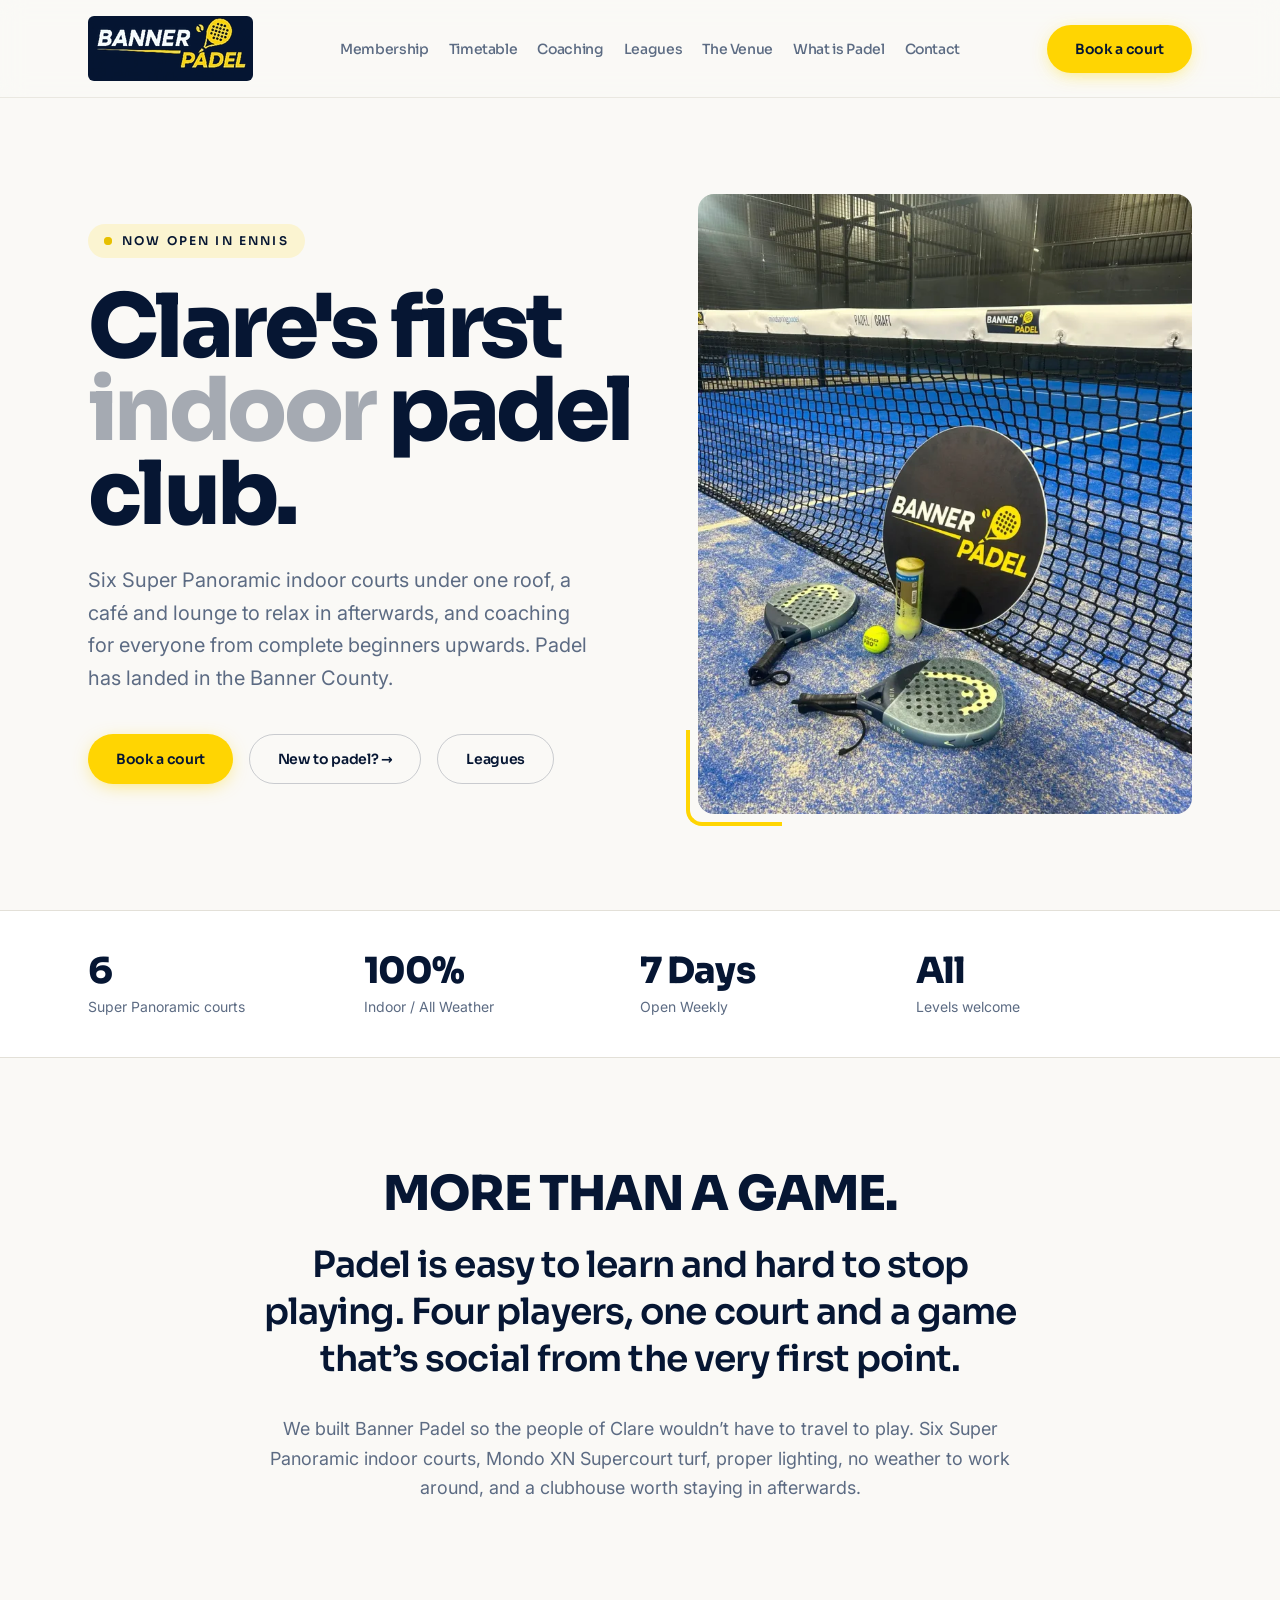
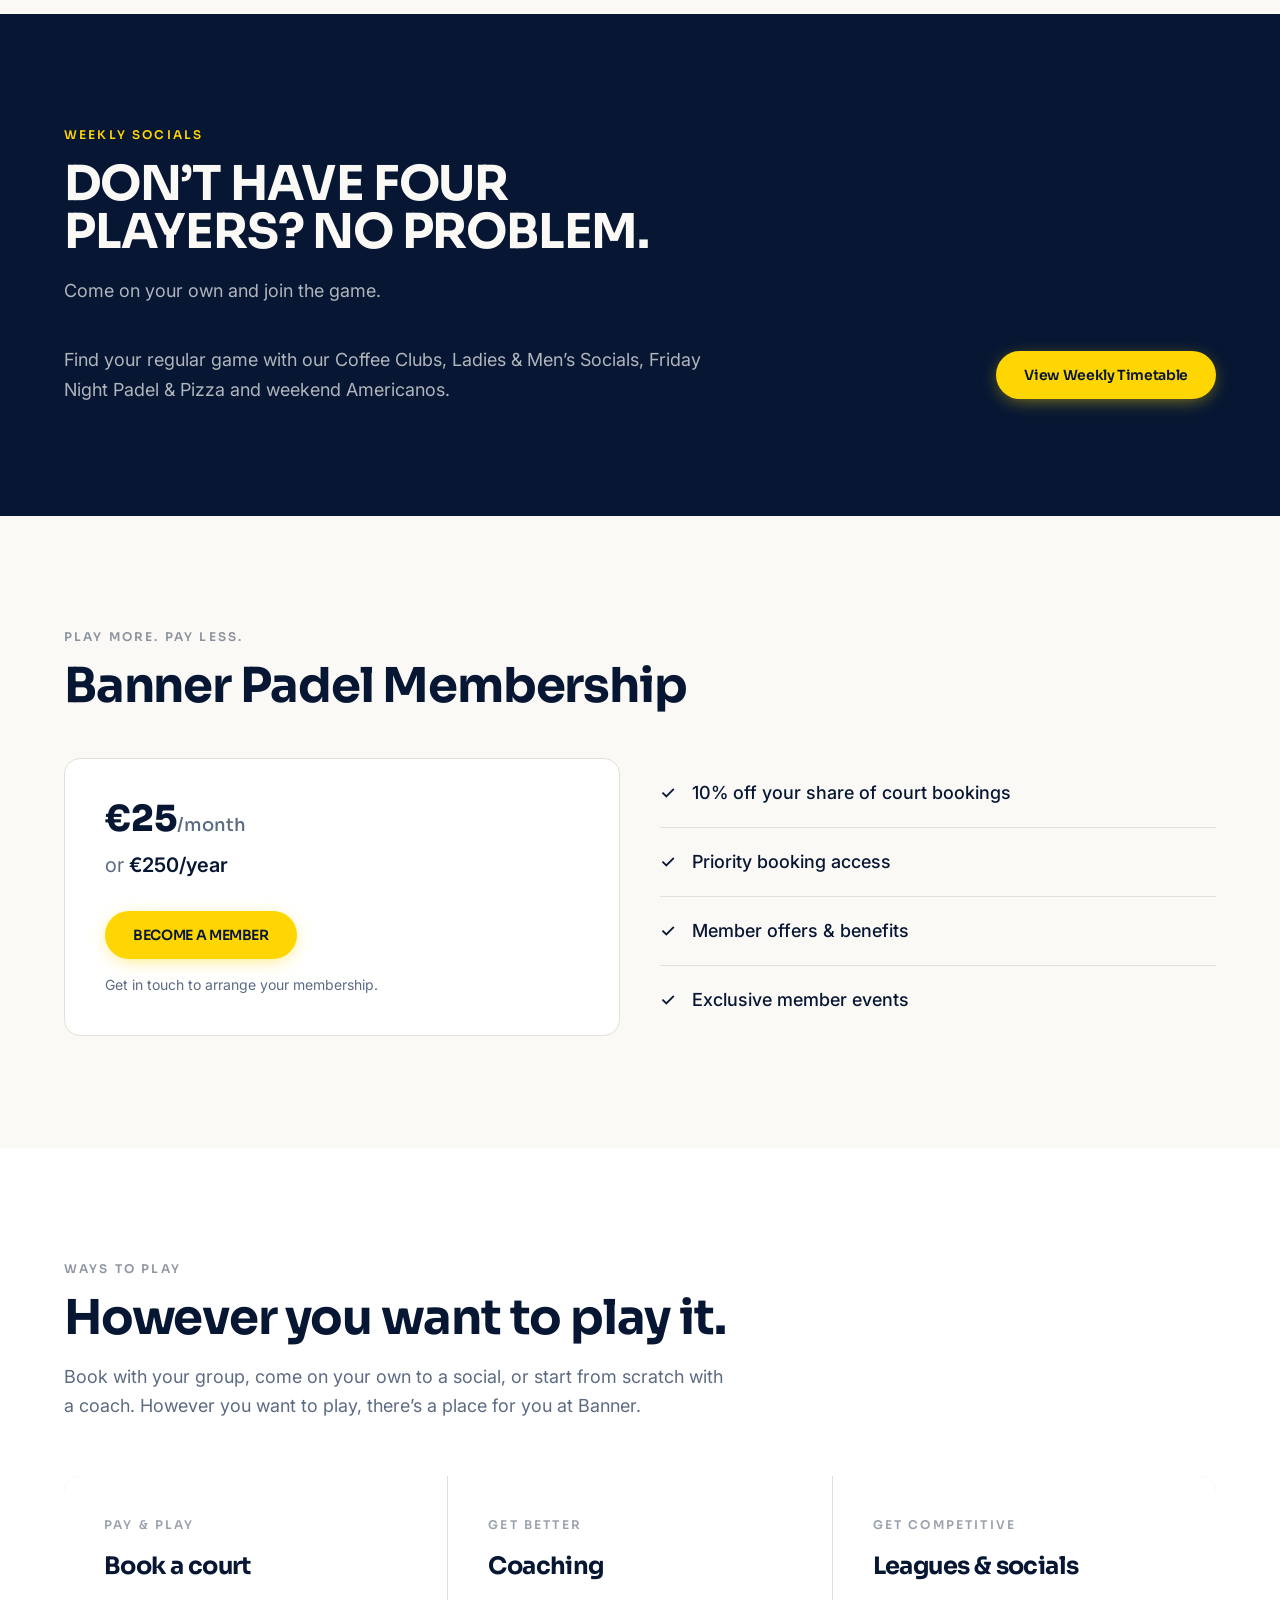
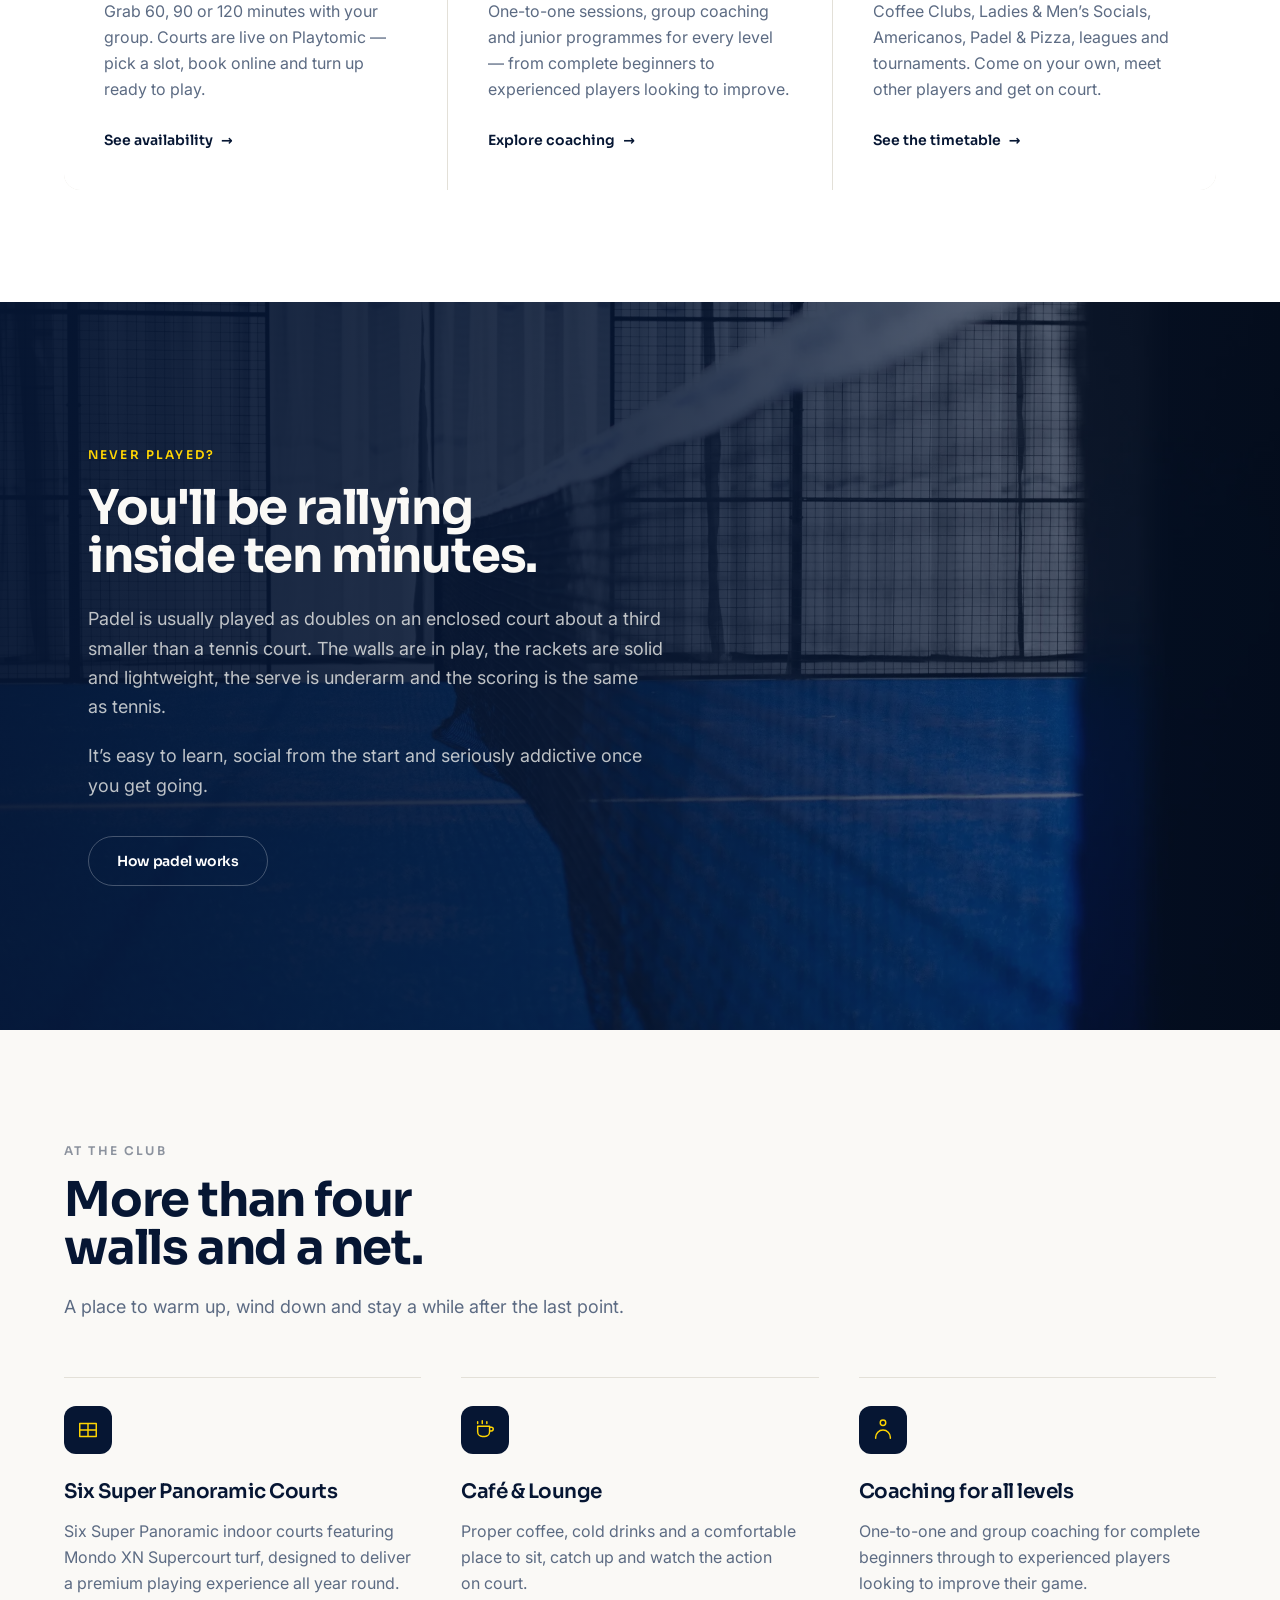
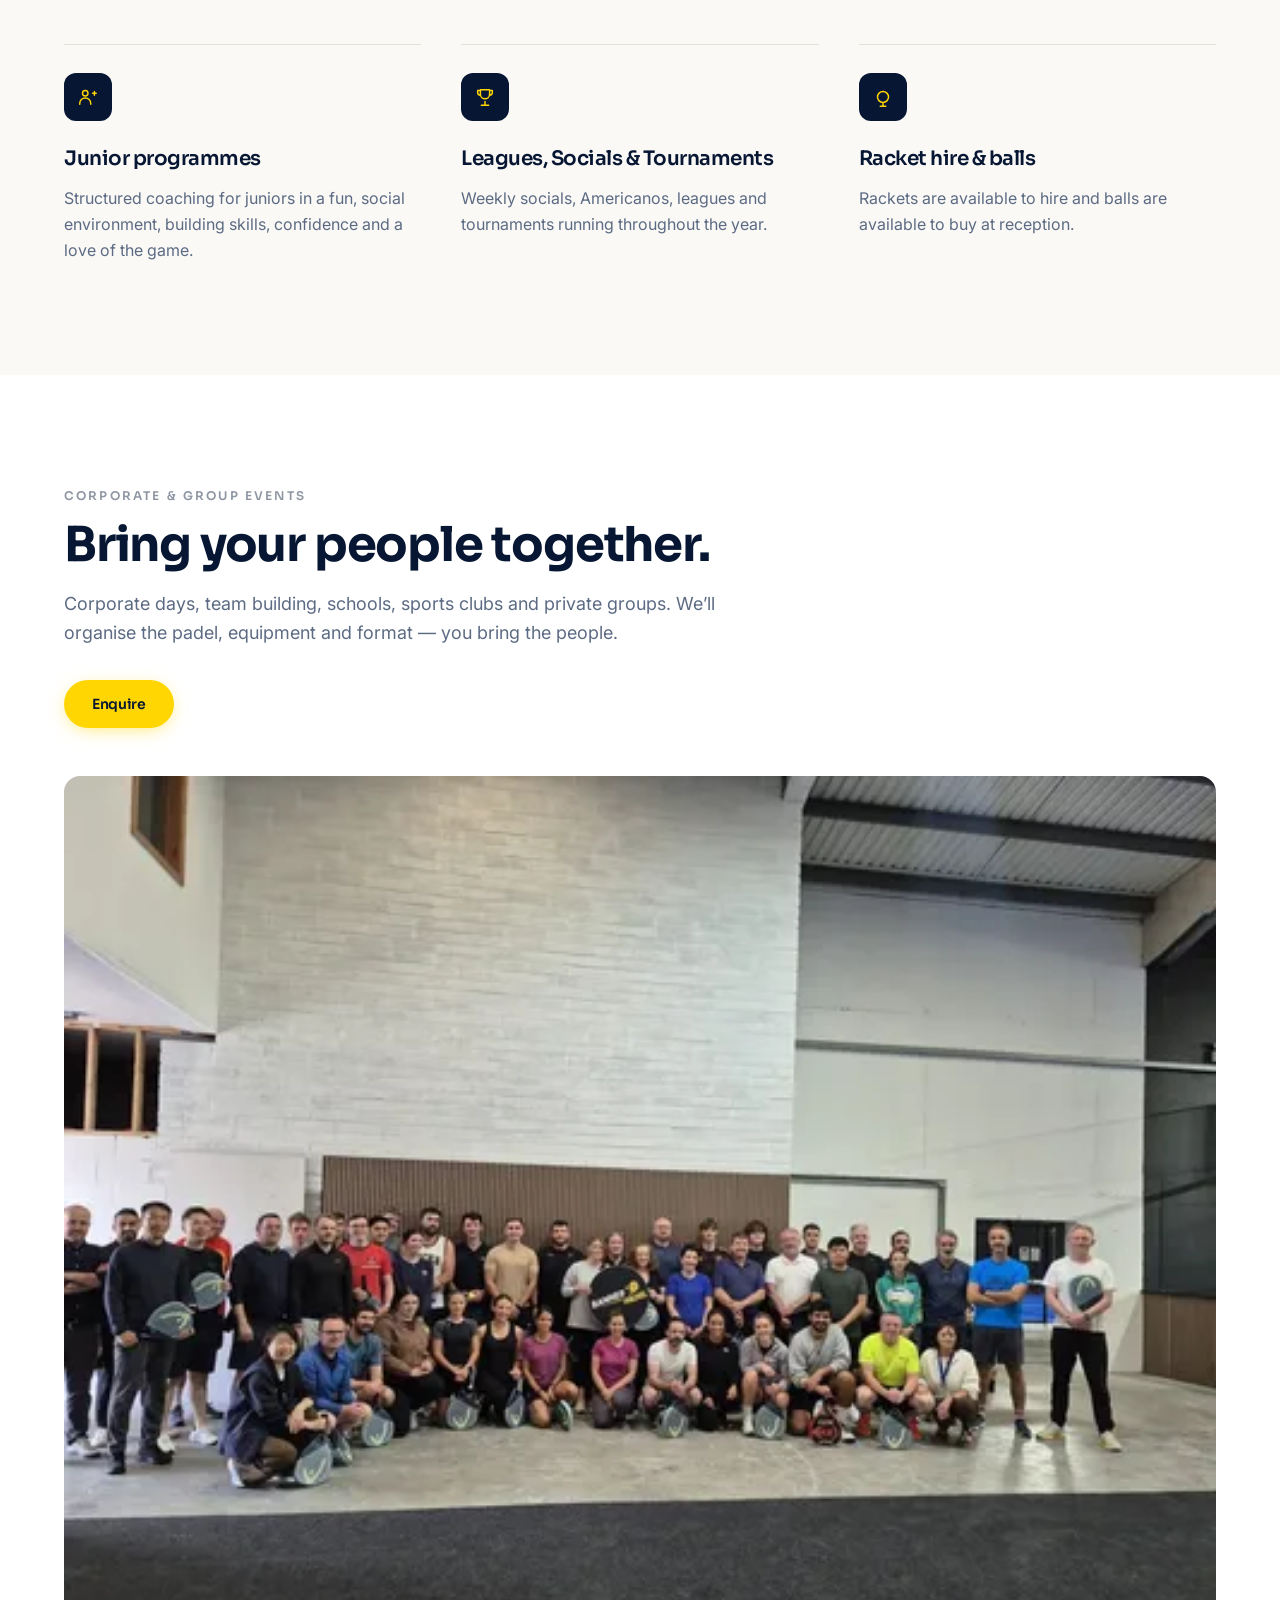
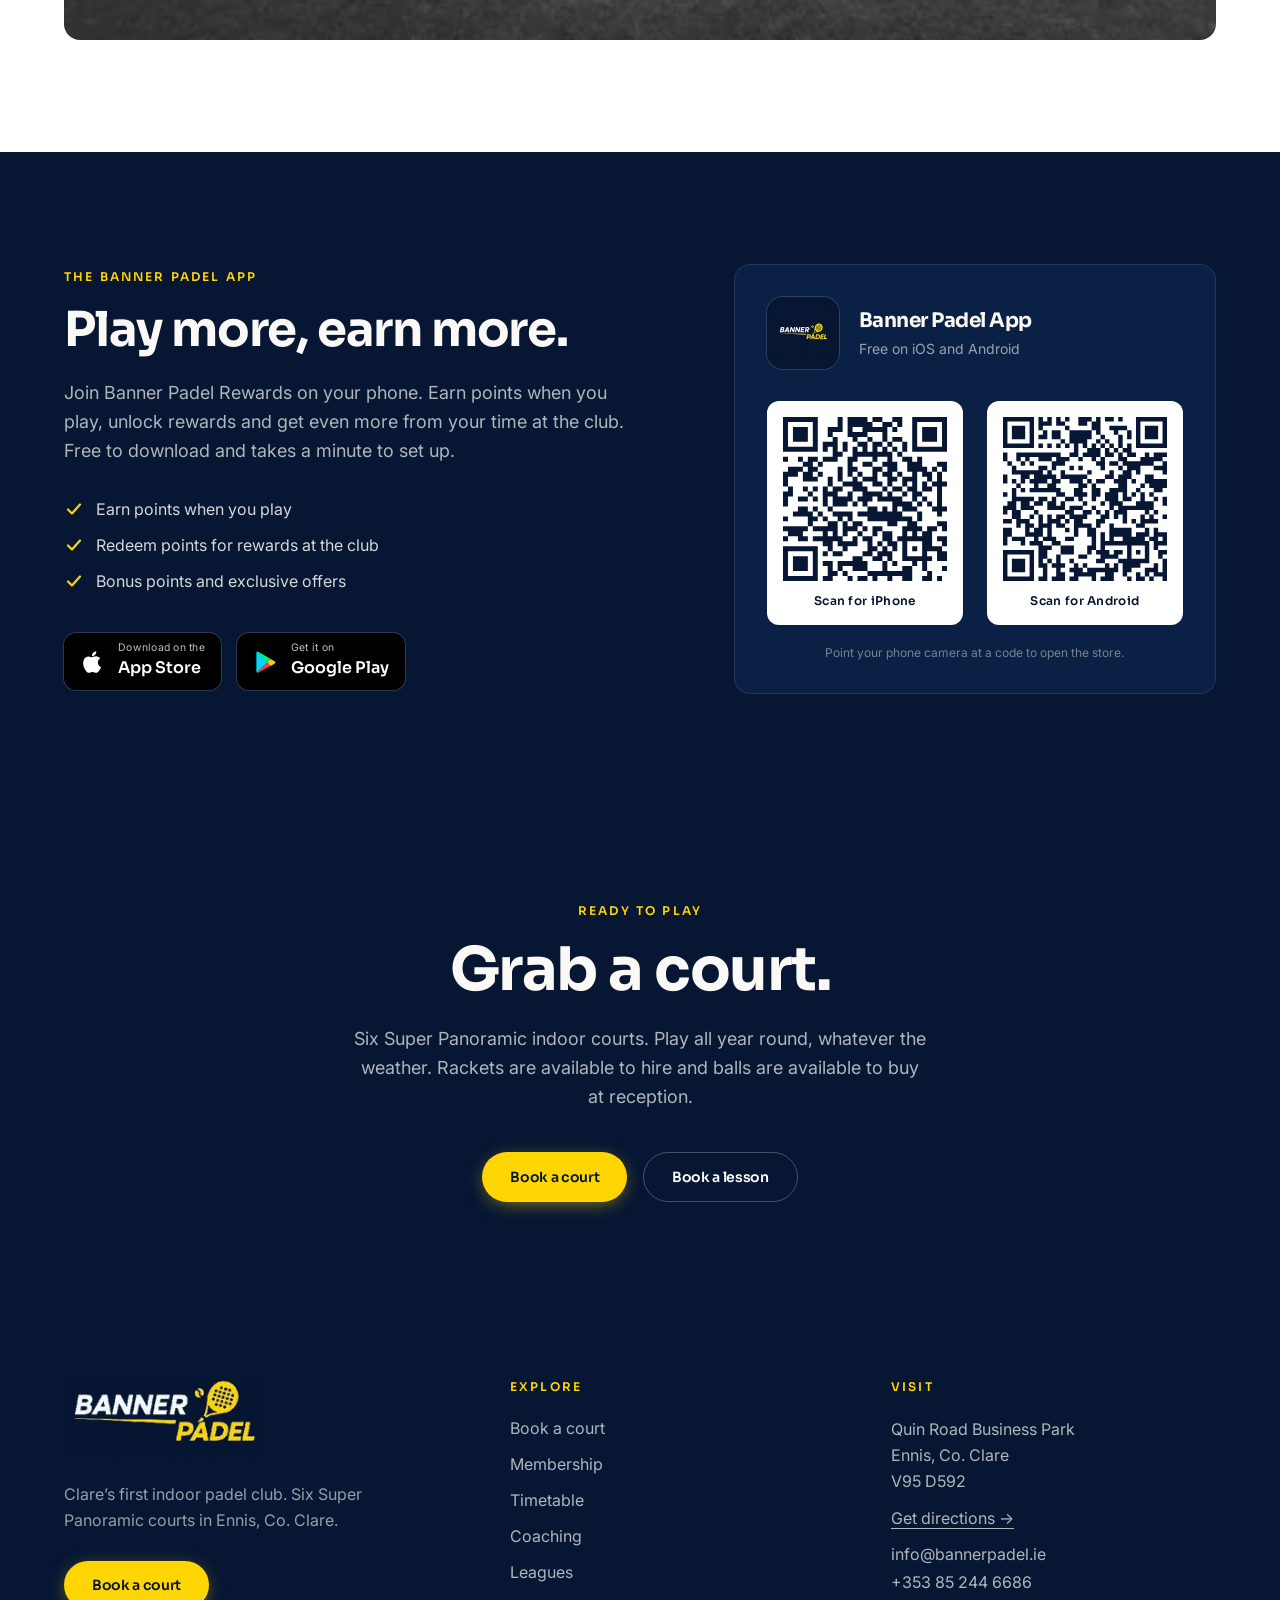
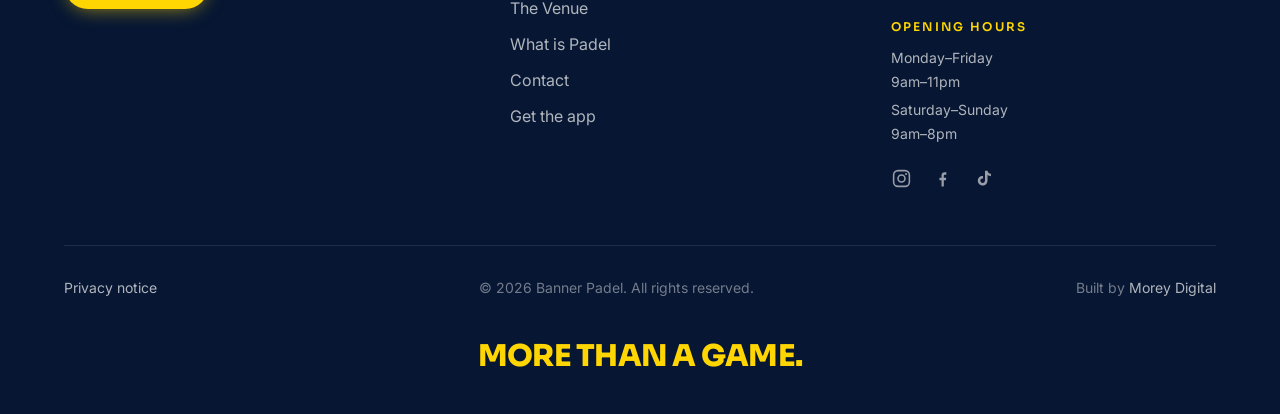
==== commit 6fafad47: "Add Leagues link to navigation, footer and homepage hero" ====
--- a/index.html
+++ b/index.html
@@ -1 +1 @@
-<!DOCTYPE html><html lang="en-IE"><head><meta charset="utf-8"><meta name="viewport" content="width=device-width, initial-scale=1"><title>Banner Padel — Clare&#39;s first indoor padel club, Ennis</title><meta name="description" content="Banner Padel is Clare's first indoor padel club. Six Super Panoramic indoor courts in Ennis, with coaching, a café and lounge, leagues and social nights. Book online."><link rel="canonical" href="https://bannerpadel.ie/"><link rel="icon" type="image/svg+xml" href="/favicon.svg"><meta property="og:site_name" content="Banner Padel"><meta property="og:title" content="Banner Padel — Clare's first indoor padel club, Ennis"><meta property="og:description" content="Banner Padel is Clare's first indoor padel club. Six Super Panoramic indoor courts in Ennis, with coaching, a café and lounge, leagues and social nights. Book online."><meta property="og:type" content="website"><meta property="og:url" content="https://bannerpadel.ie/"><meta property="og:locale" content="en_IE"><meta property="og:image" content="https://bannerpadel.ie/social-share.png"><meta property="og:image:width" content="1200"><meta property="og:image:height" content="630"><meta property="og:image:type" content="image/png"><meta property="og:image:alt" content="Banner Padel — indoor padel in Ennis, Co. Clare"><meta name="twitter:image" content="https://bannerpadel.ie/social-share.png"><meta name="twitter:image:alt" content="Banner Padel — indoor padel in Ennis, Co. Clare"><meta name="twitter:card" content="summary_large_image"><link rel="preconnect" href="https://fonts.googleapis.com"><link rel="preconnect" href="https://fonts.gstatic.com" crossorigin><link href="https://fonts.googleapis.com/css2?family=Sora:wght@400;600;700;800&family=Inter:wght@400;500;600&display=swap" rel="stylesheet"><script type="application/ld+json">{"@context":"https://schema.org","@type":"SportsActivityLocation","name":"Banner Padel","description":"Clare's first indoor padel club","url":"https://bannerpadel.ie","email":"info@bannerpadel.ie","telephone":"+353 85 244 6686","openingHoursSpecification":[{"@type":"OpeningHoursSpecification","dayOfWeek":["https://schema.org/Monday","https://schema.org/Tuesday","https://schema.org/Wednesday","https://schema.org/Thursday","https://schema.org/Friday"],"opens":"09:00","closes":"23:00"},{"@type":"OpeningHoursSpecification","dayOfWeek":["https://schema.org/Saturday","https://schema.org/Sunday"],"opens":"09:00","closes":"20:00"}],"image":"https://bannerpadel.ie/social-share.png","hasMap":"https://maps.google.com/?cid=10938682595280522135","address":{"@type":"PostalAddress","streetAddress":"Quin Road Business Park","postalCode":"V95 D592","addressLocality":"Ennis","addressRegion":"Co. Clare","addressCountry":"IE"},"sameAs":["https://www.facebook.com/bannerpadel","https://www.instagram.com/bannerpadel","https://www.tiktok.com/@bannerpadel"]}</script><link rel="stylesheet" href="/_astro/Layout.BHSgSZDn.css"></head><body><a href="#main" class="sr-only focus:not-sr-only focus:absolute focus:left-4 focus:top-4 focus:z-[60] focus:rounded-full focus:bg-navy focus:px-5 focus:py-3 focus:text-bone">Skip to content</a><header id="site-header" class="sticky top-0 z-50 border-b border-line/70 bg-bone/85 backdrop-blur-md transition-shadow duration-300"><div class="mx-auto flex max-w-6xl items-center justify-between gap-6 px-6 py-4"><a href="/" class="flex shrink-0 items-center gap-3" aria-label="Banner Padel — home"><img src="/_astro/banner-padel-logo-wordmark.DFg-VL1P_2nq6gw.webp" srcset="/_astro/banner-padel-logo-wordmark.DFg-VL1P_2nq6gw.webp 1x, /_astro/banner-padel-logo-wordmark.DFg-VL1P_1RrCAB.webp 2x" alt="Banner Padel" loading="eager" decoding="async" width="165" height="65" class="h-auto w-[140px] rounded-md bg-navy sm:w-[165px]"></a><nav aria-label="Main" class="hidden items-center gap-5 lg:flex"><a href="/#membership" class="font-display text-sm font-medium tracking-tight transition-colors text-muted hover:text-navy">Membership</a><a href="/timetable/" class="font-display text-sm font-medium tracking-tight transition-colors text-muted hover:text-navy">Timetable</a><a href="/coaching/" class="font-display text-sm font-medium tracking-tight transition-colors text-muted hover:text-navy">Coaching</a><a href="/venue/" class="font-display text-sm font-medium tracking-tight transition-colors text-muted hover:text-navy">The Venue</a><a href="/what-is-padel/" class="font-display text-sm font-medium tracking-tight transition-colors text-muted hover:text-navy">What is Padel</a><a href="/contact/" class="font-display text-sm font-medium tracking-tight transition-colors text-muted hover:text-navy">Contact</a></nav><div class="flex items-center gap-3"><div class="hidden sm:block"><a href="https://playtomic.com/clubs/banner-padel" class="inline-flex items-center justify-center gap-2 rounded-full px-7 py-3.5 font-display text-sm font-semibold tracking-tight transition-all duration-200 hover:-translate-y-0.5 active:translate-y-0 bg-saffron text-navy hover:bg-saffron-600 shadow-[0_4px_20px_-6px_rgba(255,213,2,0.7)] px-6 py-3">Book a court</a></div><button type="button" id="menu-toggle" class="grid h-11 w-11 place-items-center rounded-full border border-navy/15 text-navy lg:hidden" aria-expanded="false" aria-controls="mobile-menu" aria-label="Open menu"><svg width="20" height="20" viewBox="0 0 20 20" fill="none" stroke="currentColor" stroke-width="1.8" aria-hidden="true"><path d="M3 6h14M3 10h14M3 14h14"></path></svg></button></div></div><div id="mobile-menu" hidden class="border-t border-line bg-bone lg:hidden"><nav aria-label="Mobile" class="mx-auto flex max-w-6xl flex-col px-6 py-3"><a href="/#membership" class="border-b border-line/70 py-4 font-display text-lg font-semibold tracking-tight text-navy last:border-0">Membership</a><a href="/timetable/" class="border-b border-line/70 py-4 font-display text-lg font-semibold tracking-tight text-navy last:border-0">Timetable</a><a href="/coaching/" class="border-b border-line/70 py-4 font-display text-lg font-semibold tracking-tight text-navy last:border-0">Coaching</a><a href="/venue/" class="border-b border-line/70 py-4 font-display text-lg font-semibold tracking-tight text-navy last:border-0">The Venue</a><a href="/what-is-padel/" class="border-b border-line/70 py-4 font-display text-lg font-semibold tracking-tight text-navy last:border-0">What is Padel</a><a href="/contact/" class="border-b border-line/70 py-4 font-display text-lg font-semibold tracking-tight text-navy last:border-0">Contact</a><a href="https://playtomic.com/clubs/banner-padel" class="inline-flex items-center justify-center gap-2 rounded-full px-7 py-3.5 font-display text-sm font-semibold tracking-tight transition-all duration-200 hover:-translate-y-0.5 active:translate-y-0 bg-saffron text-navy hover:bg-saffron-600 shadow-[0_4px_20px_-6px_rgba(255,213,2,0.7)] my-4">Book a court</a></nav></div></header><script type="module">var e=document.getElementById(`menu-toggle`),t=document.getElementById(`mobile-menu`);e?.addEventListener(`click`,()=>{let n=e.getAttribute(`aria-expanded`)===`true`;e.setAttribute(`aria-expanded`,String(!n)),e.setAttribute(`aria-label`,n?`Open menu`:`Close menu`),t&&(t.hidden=n)}),t?.querySelectorAll(`a`).forEach(n=>{n.addEventListener(`click`,()=>{t.hidden=!0,e?.setAttribute(`aria-expanded`,`false`),e?.setAttribute(`aria-label`,`Open menu`)})});var n=document.getElementById(`site-header`),r=()=>{n?.classList.toggle(`shadow-[0_1px_24px_-8px_rgba(6,22,51,0.25)]`,window.scrollY>8)};r(),window.addEventListener(`scroll`,r,{passive:!0});</script><main id="main"><section class="relative overflow-hidden bg-bone"><div class="mx-auto grid max-w-6xl gap-12 px-6 py-16 md:py-24 lg:grid-cols-[1.05fr_0.95fr] lg:items-center lg:gap-16"><div><p class="inline-flex items-center gap-2.5 rounded-full bg-saffron/15 px-4 py-2"><span class="relative flex h-2 w-2"><span class="absolute inline-flex h-full w-full animate-ping rounded-full bg-saffron opacity-75"></span><span class="relative inline-flex h-2 w-2 rounded-full bg-saffron-600"></span></span><span class="eyebrow text-navy">Now open in Ennis</span></p><h1 class="mt-7 text-[clamp(2.75rem,7vw,5.5rem)] font-extrabold leading-[0.95] tracking-[-0.04em]">Clare's first<br><span class="text-navy/35">indoor</span> padel club.</h1><p class="mt-7 max-w-lg text-lg leading-relaxed text-muted md:text-xl">Six Super Panoramic indoor courts under one roof, a café and lounge to relax in afterwards, and coaching for everyone from complete beginners upwards. Padel has landed in the Banner County.</p><div class="mt-10 flex flex-wrap gap-4"><a href="https://playtomic.com/clubs/banner-padel" class="inline-flex items-center justify-center gap-2 rounded-full px-7 py-3.5 font-display text-sm font-semibold tracking-tight transition-all duration-200 hover:-translate-y-0.5 active:translate-y-0 bg-saffron text-navy hover:bg-saffron-600 shadow-[0_4px_20px_-6px_rgba(255,213,2,0.7)] ">Book a court</a><a href="/what-is-padel/" class="inline-flex items-center justify-center gap-2 rounded-full px-7 py-3.5 font-display text-sm font-semibold tracking-tight transition-all duration-200 hover:-translate-y-0.5 active:translate-y-0 border border-navy/20 text-navy hover:border-navy/50 hover:bg-navy/[0.03] ">New to padel? →</a></div></div><div class="relative"><div class="overflow-hidden rounded-2xl"><img src="/_astro/padel-court-ennis.AcIzSD3L_ZrWOwV.webp" srcset="/_astro/padel-court-ennis.AcIzSD3L_9mf6W.webp 480w, /_astro/padel-court-ennis.AcIzSD3L_2kG9xM.webp 720w, /_astro/padel-court-ennis.AcIzSD3L_2rfR08.webp 1024w" alt="Rackets, balls and the Banner Padel sign at the net of an indoor court in Ennis" sizes="(min-width: 1024px) 46vw, 92vw" loading="eager" fetchpriority="high" decoding="async" width="1280" height="1707" class="h-[440px] w-full object-cover md:h-[560px] lg:h-[620px]"></div><!-- Saffron rule echoing the court's tramlines --><div class="absolute -bottom-3 -left-3 hidden h-24 w-24 rounded-bl-2xl border-b-4 border-l-4 border-saffron lg:block"></div></div></div><!-- Stat strip --><div class="border-y border-line bg-white"><dl class="mx-auto grid max-w-6xl grid-cols-2 gap-y-8 px-6 py-10 md:grid-cols-4"><div class="reveal"><dt class="sr-only">Super Panoramic courts</dt><dd><span class="block font-display text-3xl font-extrabold tracking-tight md:text-4xl">6</span><span class="mt-1.5 block text-sm text-muted">Super Panoramic courts</span></dd></div><div class="reveal"><dt class="sr-only">Indoor / All Weather</dt><dd><span class="block font-display text-3xl font-extrabold tracking-tight md:text-4xl">100%</span><span class="mt-1.5 block text-sm text-muted">Indoor / All Weather</span></dd></div><div class="reveal"><dt class="sr-only">Open Weekly</dt><dd><span class="block font-display text-3xl font-extrabold tracking-tight md:text-4xl">7 Days</span><span class="mt-1.5 block text-sm text-muted">Open Weekly</span></dd></div><div class="reveal"><dt class="sr-only">Levels welcome</dt><dd><span class="block font-display text-3xl font-extrabold tracking-tight md:text-4xl">All</span><span class="mt-1.5 block text-sm text-muted">Levels welcome</span></dd></div></dl></div></section><section class="bg-bone text-navy px-6 py-20 md:py-28 "><div class="mx-auto max-w-6xl"><div class="reveal mx-auto max-w-3xl text-center"><h2 class="mb-6 text-4xl font-extrabold tracking-tight md:text-5xl">MORE THAN A GAME.</h2><p class="text-[clamp(1.5rem,3.2vw,2.25rem)] font-display font-semibold leading-[1.3] tracking-tight">Padel is easy to learn and hard to stop playing. Four players, one court and a game that’s social from the very first point.</p><p class="mt-8 text-lg leading-relaxed text-muted">We built Banner Padel so the people of Clare wouldn’t have to travel to play. Six Super Panoramic indoor courts, Mondo XN Supercourt turf, proper lighting, no weather to work around, and a clubhouse worth staying in afterwards.</p></div></div></section><section id="socials" class="bg-navy text-bone px-6 py-20 md:py-28 "><div class="mx-auto max-w-6xl"><header class="reveal max-w-2xl"><p class="eyebrow mb-4 text-saffron">Weekly socials</p><h2 class="text-4xl font-bold tracking-tight md:text-5xl">DON’T HAVE FOUR PLAYERS? NO PROBLEM.</h2><p class="mt-5 text-lg leading-relaxed text-bone/70">Come on your own and join the game.</p></header><div class="reveal mt-10 grid gap-8 md:grid-cols-[1fr_auto] md:items-center"><p class="max-w-2xl text-lg leading-relaxed text-bone/70">Find your regular game with our Coffee Clubs, Ladies &amp; Men’s Socials, Friday Night Padel &amp; Pizza and weekend Americanos.</p><a href="/timetable/" class="inline-flex items-center justify-center gap-2 rounded-full px-7 py-3.5 font-display text-sm font-semibold tracking-tight transition-all duration-200 hover:-translate-y-0.5 active:translate-y-0 bg-saffron text-navy hover:bg-saffron-600 shadow-[0_4px_20px_-6px_rgba(255,213,2,0.7)] ">View Weekly Timetable</a></div></div></section><section id="membership" class="bg-bone text-navy px-6 py-20 md:py-28 "><div class="mx-auto max-w-6xl"><header class="reveal max-w-2xl"><p class="eyebrow mb-4 text-navy/45">PLAY MORE. PAY LESS.</p><h2 class="text-4xl font-bold tracking-tight md:text-5xl">Banner Padel Membership</h2></header><div class="mt-12 grid gap-10 md:grid-cols-2 md:items-center"><div class="reveal rounded-2xl border border-line bg-white p-8 md:p-10"><p class="font-display text-4xl font-extrabold">€25<span class="text-lg font-medium text-muted">/month</span></p><p class="mt-3 text-xl text-muted">or <strong class="font-semibold text-navy">€250/year</strong></p><div class="mt-8"><a href="/contact/?topic=membership#enquiry" class="inline-flex items-center justify-center gap-2 rounded-full px-7 py-3.5 font-display text-sm font-semibold tracking-tight transition-all duration-200 hover:-translate-y-0.5 active:translate-y-0 bg-saffron text-navy hover:bg-saffron-600 shadow-[0_4px_20px_-6px_rgba(255,213,2,0.7)] ">BECOME A MEMBER</a></div><p class="mt-4 text-sm text-muted">Get in touch to arrange your membership.</p></div><ul class="reveal divide-y divide-line text-lg font-medium"><li class="flex gap-4 py-5"><span aria-hidden="true" class="text-navy">✓</span>10% off your share of court bookings</li><li class="flex gap-4 py-5"><span aria-hidden="true" class="text-navy">✓</span>Priority booking access</li><li class="flex gap-4 py-5"><span aria-hidden="true" class="text-navy">✓</span>Member offers &amp; benefits</li><li class="flex gap-4 py-5"><span aria-hidden="true" class="text-navy">✓</span>Exclusive member events</li></ul></div></div></section><section id="book" class="bg-white text-navy px-6 py-20 md:py-28 "><div class="mx-auto max-w-6xl"><header class="reveal max-w-2xl"><p class="eyebrow mb-4 text-navy/45">Ways to play</p><h2 class="text-4xl font-bold tracking-tight md:text-5xl">However you want to play it.</h2><p class="mt-5 text-lg leading-relaxed text-muted">Book with your group, come on your own to a social, or start from scratch with a coach. However you want to play, there’s a place for you at Banner.</p></header><div class="mt-14 grid gap-px overflow-hidden rounded-2xl bg-line md:grid-cols-3"><a href="https://playtomic.com/clubs/banner-padel" class="reveal group flex flex-col bg-white p-8 transition-colors hover:bg-bone md:p-10"><p class="eyebrow text-navy/40">Pay &amp; play</p><h3 class="mt-4 font-display text-2xl font-bold tracking-tight">Book a court</h3><p class="mt-4 flex-1 leading-relaxed text-muted">Grab 60, 90 or 120 minutes with your group. Courts are live on Playtomic — pick a slot, book online and turn up ready to play.</p><span class="mt-7 inline-flex items-center gap-2 font-display text-sm font-semibold text-navy">See availability<span class="transition-transform duration-200 group-hover:translate-x-1">→</span></span></a><a href="/coaching/" class="reveal group flex flex-col bg-white p-8 transition-colors hover:bg-bone md:p-10"><p class="eyebrow text-navy/40">Get better</p><h3 class="mt-4 font-display text-2xl font-bold tracking-tight">Coaching</h3><p class="mt-4 flex-1 leading-relaxed text-muted">One-to-one sessions, group coaching and junior programmes for every level — from complete beginners to experienced players looking to improve.</p><span class="mt-7 inline-flex items-center gap-2 font-display text-sm font-semibold text-navy">Explore coaching<span class="transition-transform duration-200 group-hover:translate-x-1">→</span></span></a><a href="/timetable/" class="reveal group flex flex-col bg-white p-8 transition-colors hover:bg-bone md:p-10"><p class="eyebrow text-navy/40">Get competitive</p><h3 class="mt-4 font-display text-2xl font-bold tracking-tight">Leagues &amp; socials</h3><p class="mt-4 flex-1 leading-relaxed text-muted">Coffee Clubs, Ladies &amp; Men’s Socials, Americanos, Padel &amp; Pizza, leagues and tournaments. Come on your own, meet other players and get on court.</p><span class="mt-7 inline-flex items-center gap-2 font-display text-sm font-semibold text-navy">See the timetable<span class="transition-transform duration-200 group-hover:translate-x-1">→</span></span></a></div></div></section><section class="relative isolate overflow-hidden"><img src="/_astro/padel-net.D68K4fOt_Z1M8NOH.webp" srcset="/_astro/padel-net.D68K4fOt_ZJ8vqD.webp 720w, /_astro/padel-net.D68K4fOt_Z27iec9.webp 1200w, /_astro/padel-net.D68K4fOt_Z1M8NOH.webp 1920w" alt="The net inside an enclosed padel court" sizes="100vw" loading="lazy" decoding="async" width="1920" height="1441" class="absolute inset-0 -z-10 h-full w-full object-cover"><div class="absolute inset-0 -z-10 bg-gradient-to-r from-navy/95 via-navy/85 to-navy/55"></div><div class="mx-auto max-w-6xl px-6 py-28 md:py-36"><div class="reveal max-w-xl text-bone"><p class="eyebrow mb-5 text-saffron">Never played?</p><h2 class="text-4xl font-bold tracking-tight md:text-5xl">You'll be rallying inside ten minutes.</h2><p class="mt-6 text-lg leading-relaxed text-bone/75">Padel is usually played as doubles on an enclosed court about a third smaller than a tennis court. The walls are in play, the rackets are solid and lightweight, the serve is underarm and the scoring is the same as tennis.</p><p class="mt-5 text-lg leading-relaxed text-bone/75">It’s easy to learn, social from the start and seriously addictive once you get going.</p><div class="mt-9"><a href="/what-is-padel/" class="inline-flex items-center justify-center gap-2 rounded-full px-7 py-3.5 font-display text-sm font-semibold tracking-tight transition-all duration-200 hover:-translate-y-0.5 active:translate-y-0 border border-white/25 text-white hover:border-white/60 hover:bg-white/10 ">How padel works</a></div></div></div></section><section class="bg-bone text-navy px-6 py-20 md:py-28 "><div class="mx-auto max-w-6xl"><header class="reveal max-w-2xl"><p class="eyebrow mb-4 text-navy/45">At the club</p><h2 class="text-4xl font-bold tracking-tight md:text-5xl">More than four walls and a net.</h2><p class="mt-5 text-lg leading-relaxed text-muted">A place to warm up, wind down and stay a while after the last point.</p></header><div class="mt-14 grid gap-x-10 gap-y-12 sm:grid-cols-2 lg:grid-cols-3"><div class="reveal group border-t border-line pt-7"><div class="mb-6 grid h-12 w-12 place-items-center rounded-xl bg-navy text-saffron transition-transform duration-300 group-hover:-translate-y-1"><svg viewBox="0 0 24 24" width="22" height="22" fill="none" stroke="currentColor" stroke-width="1.6" stroke-linecap="round" stroke-linejoin="round" aria-hidden="true"><path d="M3 5h18v14H3zM12 5v14M3 12h18"></path></svg></div><h3 class="font-display text-xl font-semibold tracking-tight">Six Super Panoramic Courts</h3><p class="mt-3 leading-relaxed text-muted">Six Super Panoramic indoor courts featuring Mondo XN Supercourt turf, designed to deliver a premium playing experience all year round.</p></div><div class="reveal group border-t border-line pt-7"><div class="mb-6 grid h-12 w-12 place-items-center rounded-xl bg-navy text-saffron transition-transform duration-300 group-hover:-translate-y-1"><svg viewBox="0 0 24 24" width="22" height="22" fill="none" stroke="currentColor" stroke-width="1.6" stroke-linecap="round" stroke-linejoin="round" aria-hidden="true"><path d="M4 8h13v6a5 5 0 01-5 5H9a5 5 0 01-5-5zM17 9h2a2 2 0 010 4h-2M4 3v2M9 2v3M14 3v2"></path></svg></div><h3 class="font-display text-xl font-semibold tracking-tight">Café &amp; Lounge</h3><p class="mt-3 leading-relaxed text-muted">Proper coffee, cold drinks and a comfortable place to sit, catch up and watch the action on court.</p></div><div class="reveal group border-t border-line pt-7"><div class="mb-6 grid h-12 w-12 place-items-center rounded-xl bg-navy text-saffron transition-transform duration-300 group-hover:-translate-y-1"><svg viewBox="0 0 24 24" width="22" height="22" fill="none" stroke="currentColor" stroke-width="1.6" stroke-linecap="round" stroke-linejoin="round" aria-hidden="true"><path d="M12 7a3 3 0 100-6 3 3 0 000 6zM4 21v-1a8 8 0 0116 0v1"></path></svg></div><h3 class="font-display text-xl font-semibold tracking-tight">Coaching for all levels</h3><p class="mt-3 leading-relaxed text-muted">One-to-one and group coaching for complete beginners through to experienced players looking to improve their game.</p></div><div class="reveal group border-t border-line pt-7"><div class="mb-6 grid h-12 w-12 place-items-center rounded-xl bg-navy text-saffron transition-transform duration-300 group-hover:-translate-y-1"><svg viewBox="0 0 24 24" width="22" height="22" fill="none" stroke="currentColor" stroke-width="1.6" stroke-linecap="round" stroke-linejoin="round" aria-hidden="true"><path d="M9 11a3 3 0 100-6 3 3 0 000 6zM3 20v-1a6 6 0 0112 0v1M17 8h4M19 6v4"></path></svg></div><h3 class="font-display text-xl font-semibold tracking-tight">Junior programmes</h3><p class="mt-3 leading-relaxed text-muted">Structured coaching for juniors in a fun, social environment, building skills, confidence and a love of the game.</p></div><div class="reveal group border-t border-line pt-7"><div class="mb-6 grid h-12 w-12 place-items-center rounded-xl bg-navy text-saffron transition-transform duration-300 group-hover:-translate-y-1"><svg viewBox="0 0 24 24" width="22" height="22" fill="none" stroke="currentColor" stroke-width="1.6" stroke-linecap="round" stroke-linejoin="round" aria-hidden="true"><path d="M8 21h8M12 17v4M7 4h10v5a5 5 0 01-10 0zM7 5H4v2a3 3 0 003 3M17 5h3v2a3 3 0 01-3 3"></path></svg></div><h3 class="font-display text-xl font-semibold tracking-tight">Leagues, Socials &amp; Tournaments</h3><p class="mt-3 leading-relaxed text-muted">Weekly socials, Americanos, leagues and tournaments running throughout the year.</p></div><div class="reveal group border-t border-line pt-7"><div class="mb-6 grid h-12 w-12 place-items-center rounded-xl bg-navy text-saffron transition-transform duration-300 group-hover:-translate-y-1"><svg viewBox="0 0 24 24" width="22" height="22" fill="none" stroke="currentColor" stroke-width="1.6" stroke-linecap="round" stroke-linejoin="round" aria-hidden="true"><path d="M6 12a6 6 0 1112 0 6 6 0 01-12 0zM12 18v4M9 22h6"></path></svg></div><h3 class="font-display text-xl font-semibold tracking-tight">Racket hire &amp; balls</h3><p class="mt-3 leading-relaxed text-muted">Rackets are available to hire and balls are available to buy at reception.</p></div></div></div></section><section id="corporate-events" class="bg-white text-navy px-6 py-20 md:py-28 "><div class="mx-auto max-w-6xl"><header class="reveal max-w-2xl"><p class="eyebrow mb-4 text-navy/45">Corporate &amp; Group Events</p><h2 class="text-4xl font-bold tracking-tight md:text-5xl">Bring your people together.</h2><p class="mt-5 text-lg leading-relaxed text-muted">Corporate days, team building, schools, sports clubs and private groups. We’ll organise the padel, equipment and format — you bring the people.</p></header><div class="reveal mt-8"><a href="/contact/?topic=groups#enquiry" class="inline-flex items-center justify-center gap-2 rounded-full px-7 py-3.5 font-display text-sm font-semibold tracking-tight transition-all duration-200 hover:-translate-y-0.5 active:translate-y-0 bg-saffron text-navy hover:bg-saffron-600 shadow-[0_4px_20px_-6px_rgba(255,213,2,0.7)] ">Enquire</a></div><img src="/_astro/banner-padel-corporate-group.D8PlUe7w_Z21PY4M.webp" srcset="/_astro/banner-padel-corporate-group.D8PlUe7w_Z1o8U5n.webp 480w, /_astro/banner-padel-corporate-group.D8PlUe7w_Z1euCoE.webp 768w, /_astro/banner-padel-corporate-group.D8PlUe7w_Z21PY4M.webp 1280w" alt="A corporate group with padel rackets gathered at Banner Padel in Ennis" sizes="(min-width: 1200px) 1152px, calc(100vw - 48px)" loading="lazy" decoding="async" width="1280" height="960" class="reveal mt-12 h-auto w-full rounded-2xl"></div></section><section id="app" class="bg-navy px-6 py-20 text-bone md:py-28"><div class="mx-auto grid max-w-6xl items-center gap-14 lg:grid-cols-[1.1fr_0.9fr] lg:gap-20"><div class="reveal"><p class="eyebrow mb-5 text-saffron">The Banner Padel app</p><h2 class="text-4xl font-bold tracking-tight md:text-5xl">Play more, earn more.</h2><p class="mt-6 max-w-xl text-lg leading-relaxed text-bone/70">Join Banner Padel Rewards on your phone. Earn points when you play, unlock rewards and get even more from your time at the club. Free to download and takes a minute to set up.</p><ul class="mt-8 space-y-3"><li class="flex items-start gap-3 text-bone/85"><svg viewBox="0 0 20 20" width="20" height="20" fill="none" stroke="currentColor" stroke-width="2.2" stroke-linecap="round" stroke-linejoin="round" class="mt-0.5 shrink-0 text-saffron" aria-hidden="true"><path d="M4 10.5l4 4 8-9"></path></svg><span>Earn points when you play</span></li><li class="flex items-start gap-3 text-bone/85"><svg viewBox="0 0 20 20" width="20" height="20" fill="none" stroke="currentColor" stroke-width="2.2" stroke-linecap="round" stroke-linejoin="round" class="mt-0.5 shrink-0 text-saffron" aria-hidden="true"><path d="M4 10.5l4 4 8-9"></path></svg><span>Redeem points for rewards at the club</span></li><li class="flex items-start gap-3 text-bone/85"><svg viewBox="0 0 20 20" width="20" height="20" fill="none" stroke="currentColor" stroke-width="2.2" stroke-linecap="round" stroke-linejoin="round" class="mt-0.5 shrink-0 text-saffron" aria-hidden="true"><path d="M4 10.5l4 4 8-9"></path></svg><span>Bonus points and exclusive offers</span></li></ul><div class="mt-10 flex flex-wrap gap-4"><a href="https://apps.apple.com/ie/app/banner-padel/id6806317013" target="_blank" rel="noopener" class="inline-flex items-center gap-3 rounded-xl bg-black px-4 py-2.5 text-white ring-1 ring-white/15 transition-all duration-200 hover:-translate-y-0.5 hover:ring-white/40" aria-label="Download the Banner Padel app on the App Store"><svg viewBox="0 0 24 24" width="26" height="26" fill="currentColor" aria-hidden="true"><path d="M16.5 12.6c0-2.5 2-3.7 2.1-3.8-1.2-1.7-3-1.9-3.6-2-1.5-.2-3 .9-3.8.9-.8 0-2-.9-3.3-.8-1.7 0-3.2 1-4.1 2.5-1.8 3.1-.5 7.6 1.3 10.1.9 1.2 1.9 2.6 3.2 2.5 1.3-.1 1.8-.8 3.3-.8s2 .8 3.3.8c1.4 0 2.3-1.3 3.1-2.5 1-1.4 1.4-2.8 1.4-2.9 0 0-2.7-1-2.9-4zM14 5.2c.7-.8 1.2-2 1-3.2-1 0-2.2.7-2.9 1.5-.6.7-1.2 1.9-1 3.1 1.1.1 2.2-.6 2.9-1.4z"></path></svg><span class="leading-none"><span class="block text-[0.65rem] tracking-wide text-white/75">Download on the</span><span class="mt-0.5 block font-display text-base font-semibold">App Store</span></span></a><a href="https://play.google.com/store/apps/details?id=ir.bannerpadel.app" target="_blank" rel="noopener" class="inline-flex items-center gap-3 rounded-xl bg-black px-4 py-2.5 text-white ring-1 ring-white/15 transition-all duration-200 hover:-translate-y-0.5 hover:ring-white/40" aria-label="Get the Banner Padel app on Google Play"><svg viewBox="0 0 24 24" width="26" height="26" aria-hidden="true"><path fill="#00D7FE" d="M3.6 2.3c-.3.3-.5.8-.5 1.4v16.6c0 .6.2 1.1.5 1.4l.1.1 9.3-9.3v-.2L3.7 2.2l-.1.1z"></path><path fill="#FFCE00" d="M16.1 15.6l-3.1-3.1v-.2l3.1-3.1.1.1 3.7 2.1c1 .6 1 1.6 0 2.2l-3.7 2.1-.1-.1z"></path><path fill="#FF3A44" d="M16.2 15.5L13 12.3 3.6 21.7c.3.4.9.4 1.5.1l11.1-6.3"></path><path fill="#00F076" d="M16.2 9.1L5.1 2.8c-.6-.4-1.2-.3-1.5.1L13 12.3l3.2-3.2z"></path></svg><span class="leading-none"><span class="block text-[0.65rem] tracking-wide text-white/75">Get it on</span><span class="mt-0.5 block font-display text-base font-semibold">Google Play</span></span></a></div></div><!-- Icon on mobile; icon plus scannable codes on desktop --><div class="reveal"><div class="rounded-2xl border border-white/10 bg-navy-700 p-6 md:p-8"><div class="flex items-center gap-5"><img src="/_astro/banner-padel-app-icon.DbJN_afd_Ioe5H.webp" alt loading="lazy" decoding="async" width="144" height="144" class="h-16 w-16 shrink-0 rounded-2xl ring-1 ring-white/15 md:h-[72px] md:w-[72px]"><div><p class="font-display text-xl font-bold tracking-tight">Banner Padel App</p><p class="mt-1 text-sm text-bone/60">Free on iOS and Android</p></div></div><div class="mt-8 hidden gap-6 lg:grid lg:grid-cols-2"><a href="https://apps.apple.com/ie/app/banner-padel/id6806317013" target="_blank" rel="noopener" class="group block rounded-xl bg-white p-4 transition-transform hover:-translate-y-0.5"><img src="/_astro/qr-app-store.COxxxzrG_UwpEd.svg" alt="QR code linking to the Banner Padel app on the App Store" loading="lazy" decoding="async" width="220" height="220" class="h-auto w-full"><p class="mt-3 text-center font-display text-xs font-semibold tracking-wide text-navy">Scan for iPhone</p></a><a href="https://play.google.com/store/apps/details?id=ir.bannerpadel.app" target="_blank" rel="noopener" class="group block rounded-xl bg-white p-4 transition-transform hover:-translate-y-0.5"><img src="/_astro/qr-google-play.Dy3XBGz5_UwpEd.svg" alt="QR code linking to the Banner Padel app on Google Play" loading="lazy" decoding="async" width="220" height="220" class="h-auto w-full"><p class="mt-3 text-center font-display text-xs font-semibold tracking-wide text-navy">Scan for Android</p></a></div><p class="mt-5 hidden text-center text-xs text-bone/45 lg:block">Point your phone camera at a code to open the store.</p></div></div></div></section><section class="bg-navy px-6 py-24 text-bone"><div class="reveal mx-auto max-w-3xl text-center"><p class="eyebrow mb-5 text-saffron">Ready to play</p><h2 class="text-4xl font-bold tracking-tight md:text-6xl">Grab a court.</h2><p class="mx-auto mt-6 max-w-xl text-lg leading-relaxed text-bone/70">Six Super Panoramic indoor courts. Play all year round, whatever the weather. Rackets are available to hire and balls are available to buy at reception.</p><div class="mt-10 flex flex-wrap justify-center gap-4"><a href="https://playtomic.com/clubs/banner-padel" class="inline-flex items-center justify-center gap-2 rounded-full px-7 py-3.5 font-display text-sm font-semibold tracking-tight transition-all duration-200 hover:-translate-y-0.5 active:translate-y-0 bg-saffron text-navy hover:bg-saffron-600 shadow-[0_4px_20px_-6px_rgba(255,213,2,0.7)] ">Book a court</a><a href="/contact/" class="inline-flex items-center justify-center gap-2 rounded-full px-7 py-3.5 font-display text-sm font-semibold tracking-tight transition-all duration-200 hover:-translate-y-0.5 active:translate-y-0 border border-white/25 text-white hover:border-white/60 hover:bg-white/10 ">Book a lesson</a></div></div></section></main><footer class="bg-navy px-6 pt-20 pb-10 text-bone"><div class="mx-auto max-w-6xl"><div class="grid gap-14 border-b border-white/10 pb-14 md:grid-cols-[1.2fr_1fr_1fr]"><div><img src="/_astro/banner-padel-logo-wordmark.DFg-VL1P_hTn8t.webp" alt="Banner Padel" loading="lazy" decoding="async" width="220" height="87" class="h-auto w-[200px]"><p class="mt-6 max-w-xs leading-relaxed text-bone/60">Clare’s first indoor padel club. Six Super Panoramic courts in Ennis, Co. Clare.</p><div class="mt-7"><a href="https://playtomic.com/clubs/banner-padel" class="inline-flex items-center justify-center gap-2 rounded-full px-7 py-3.5 font-display text-sm font-semibold tracking-tight transition-all duration-200 hover:-translate-y-0.5 active:translate-y-0 bg-saffron text-navy hover:bg-saffron-600 shadow-[0_4px_20px_-6px_rgba(255,213,2,0.7)] ">Book a court</a></div></div><div><h2 class="eyebrow mb-5 text-saffron">Explore</h2><ul class="space-y-3"><li><a href="https://playtomic.com/clubs/banner-padel" class="text-bone/70 transition-colors hover:text-saffron">Book a court</a></li><li><a href="/#membership" class="text-bone/70 transition-colors hover:text-saffron">Membership</a></li><li><a href="/timetable/" class="text-bone/70 transition-colors hover:text-saffron">Timetable</a></li><li><a href="/coaching/" class="text-bone/70 transition-colors hover:text-saffron">Coaching</a></li><li><a href="/venue/" class="text-bone/70 transition-colors hover:text-saffron">The Venue</a></li><li><a href="/what-is-padel/" class="text-bone/70 transition-colors hover:text-saffron">What is Padel</a></li><li><a href="/contact/" class="text-bone/70 transition-colors hover:text-saffron">Contact</a></li><li><a href="/#app" class="text-bone/70 transition-colors hover:text-saffron">Get the app</a></li></ul></div><div><h2 class="eyebrow mb-5 text-saffron">Visit</h2><address class="not-italic leading-relaxed text-bone/70">Quin Road Business Park<br>Ennis, Co. Clare<br>V95 D592</address><a href="https://maps.google.com/?cid=10938682595280522135" target="_blank" rel="noopener" class="mt-3 block text-bone/70 underline underline-offset-4 hover:text-saffron">Get directions →</a><a href="mailto:info@bannerpadel.ie" class="mt-3 block text-bone/70 transition-colors hover:text-saffron">info@bannerpadel.ie</a><a href="tel:+353852446686" class="mt-1 block text-bone/70 transition-colors hover:text-saffron">+353 85 244 6686</a><div class="mt-6"><h2 class="eyebrow mb-3 text-saffron">Opening hours</h2><dl class="space-y-2 text-sm text-bone/70"><div><dt>Monday–Friday</dt><dd class="mt-1">9am–11pm</dd></div><div><dt>Saturday–Sunday</dt><dd class="mt-1">9am–8pm</dd></div></dl></div><div class="mt-6"><div class="flex items-center gap-5"><a href="https://www.instagram.com/bannerpadel" target="_blank" rel="noopener" aria-label="Banner Padel on Instagram" class="transition-colors text-bone/60 hover:text-saffron"><svg viewBox="0 0 24 24" width="21" height="21" fill="none" stroke="currentColor" stroke-width="1.8" aria-hidden="true"><rect x="3" y="3" width="18" height="18" rx="5"></rect><circle cx="12" cy="12" r="4"></circle><circle cx="17.2" cy="6.8" r="1.2" fill="currentColor" stroke="none"></circle></svg></a><a href="https://www.facebook.com/bannerpadel" target="_blank" rel="noopener" aria-label="Banner Padel on Facebook" class="transition-colors text-bone/60 hover:text-saffron"><svg viewBox="0 0 24 24" width="21" height="21" fill="currentColor" aria-hidden="true"><path d="M13.5 21v-7h2.4l.4-3h-2.8V9.1c0-.9.3-1.5 1.6-1.5h1.3V4.9c-.3 0-1.1-.1-2-.1-2.1 0-3.5 1.3-3.5 3.6V11H8.5v3h2.4v7h2.6z"></path></svg></a><a href="https://www.tiktok.com/@bannerpadel" target="_blank" rel="noopener" aria-label="Banner Padel on TikTok" class="transition-colors text-bone/60 hover:text-saffron"><svg viewBox="0 0 24 24" width="21" height="21" fill="currentColor" aria-hidden="true"><path d="M16.6 3c.4 2 1.7 3.4 3.9 3.6v2.8c-1.5 0-2.8-.5-3.9-1.3v6.1c0 3.4-2.4 5.8-5.6 5.8-3 0-5.5-2.4-5.5-5.4 0-3.2 2.7-5.6 6-5.3v2.9c-1.7-.4-3.1.7-3.1 2.4 0 1.4 1.2 2.5 2.6 2.5 1.6 0 2.7-1.2 2.7-3V3h2.9z"></path></svg></a></div></div></div></div><div class="flex flex-col gap-3 pt-8 text-sm text-bone/45 sm:flex-row sm:items-center sm:justify-between"><a href="/privacy/" class="text-bone/70 hover:text-saffron">Privacy notice</a><p>&copy; 2026 Banner Padel. All rights reserved.</p><p>Built by <a href="https://moreydigital.ie" target="_blank" rel="noopener" class="text-bone/70 underline-offset-4 transition-colors hover:text-saffron hover:underline">Morey Digital</a></p></div><p class="mt-10 text-center font-display text-2xl font-extrabold tracking-tight text-saffron sm:text-3xl">MORE THAN A GAME.</p></div></footer><script type="module">var e=document.querySelectorAll(`.reveal`);if(window.matchMedia(`(prefers-reduced-motion: reduce)`).matches||!(`IntersectionObserver`in window))e.forEach(e=>e.classList.add(`is-in`));else{let t=new IntersectionObserver(e=>{e.forEach(e=>{e.isIntersecting&&(e.target.classList.add(`is-in`),t.unobserve(e.target))})},{rootMargin:`0px 0px -10% 0px`,threshold:.1});e.forEach(e=>t.observe(e))}</script></body></html>+<!DOCTYPE html><html lang="en-IE"><head><meta charset="utf-8"><meta name="viewport" content="width=device-width, initial-scale=1"><title>Banner Padel — Clare&#39;s first indoor padel club, Ennis</title><meta name="description" content="Banner Padel is Clare's first indoor padel club. Six Super Panoramic indoor courts in Ennis, with coaching, a café and lounge, leagues and social nights. Book online."><link rel="canonical" href="https://bannerpadel.ie/"><link rel="icon" type="image/svg+xml" href="/favicon.svg"><meta property="og:site_name" content="Banner Padel"><meta property="og:title" content="Banner Padel — Clare's first indoor padel club, Ennis"><meta property="og:description" content="Banner Padel is Clare's first indoor padel club. Six Super Panoramic indoor courts in Ennis, with coaching, a café and lounge, leagues and social nights. Book online."><meta property="og:type" content="website"><meta property="og:url" content="https://bannerpadel.ie/"><meta property="og:locale" content="en_IE"><meta property="og:image" content="https://bannerpadel.ie/social-share.png"><meta property="og:image:width" content="1200"><meta property="og:image:height" content="630"><meta property="og:image:type" content="image/png"><meta property="og:image:alt" content="Banner Padel — indoor padel in Ennis, Co. Clare"><meta name="twitter:image" content="https://bannerpadel.ie/social-share.png"><meta name="twitter:image:alt" content="Banner Padel — indoor padel in Ennis, Co. Clare"><meta name="twitter:card" content="summary_large_image"><link rel="preconnect" href="https://fonts.googleapis.com"><link rel="preconnect" href="https://fonts.gstatic.com" crossorigin><link href="https://fonts.googleapis.com/css2?family=Sora:wght@400;600;700;800&family=Inter:wght@400;500;600&display=swap" rel="stylesheet"><script type="application/ld+json">{"@context":"https://schema.org","@type":"SportsActivityLocation","name":"Banner Padel","description":"Clare's first indoor padel club","url":"https://bannerpadel.ie","email":"info@bannerpadel.ie","telephone":"+353 85 244 6686","openingHoursSpecification":[{"@type":"OpeningHoursSpecification","dayOfWeek":["https://schema.org/Monday","https://schema.org/Tuesday","https://schema.org/Wednesday","https://schema.org/Thursday","https://schema.org/Friday"],"opens":"09:00","closes":"23:00"},{"@type":"OpeningHoursSpecification","dayOfWeek":["https://schema.org/Saturday","https://schema.org/Sunday"],"opens":"09:00","closes":"20:00"}],"image":"https://bannerpadel.ie/social-share.png","hasMap":"https://maps.google.com/?cid=10938682595280522135","address":{"@type":"PostalAddress","streetAddress":"Quin Road Business Park","postalCode":"V95 D592","addressLocality":"Ennis","addressRegion":"Co. Clare","addressCountry":"IE"},"sameAs":["https://www.facebook.com/bannerpadel","https://www.instagram.com/bannerpadel","https://www.tiktok.com/@bannerpadel"]}</script><link rel="stylesheet" href="/_astro/Layout.BHSgSZDn.css"></head><body><a href="#main" class="sr-only focus:not-sr-only focus:absolute focus:left-4 focus:top-4 focus:z-[60] focus:rounded-full focus:bg-navy focus:px-5 focus:py-3 focus:text-bone">Skip to content</a><header id="site-header" class="sticky top-0 z-50 border-b border-line/70 bg-bone/85 backdrop-blur-md transition-shadow duration-300"><div class="mx-auto flex max-w-6xl items-center justify-between gap-6 px-6 py-4"><a href="/" class="flex shrink-0 items-center gap-3" aria-label="Banner Padel — home"><img src="/_astro/banner-padel-logo-wordmark.DFg-VL1P_2nq6gw.webp" srcset="/_astro/banner-padel-logo-wordmark.DFg-VL1P_2nq6gw.webp 1x, /_astro/banner-padel-logo-wordmark.DFg-VL1P_1RrCAB.webp 2x" alt="Banner Padel" loading="eager" decoding="async" width="165" height="65" class="h-auto w-[140px] rounded-md bg-navy sm:w-[165px]"></a><nav aria-label="Main" class="hidden items-center gap-5 lg:flex"><a href="/#membership" class="font-display text-sm font-medium tracking-tight transition-colors text-muted hover:text-navy">Membership</a><a href="/timetable/" class="font-display text-sm font-medium tracking-tight transition-colors text-muted hover:text-navy">Timetable</a><a href="/coaching/" class="font-display text-sm font-medium tracking-tight transition-colors text-muted hover:text-navy">Coaching</a><a href="https://league.bannerpadel.ie" class="font-display text-sm font-medium tracking-tight transition-colors text-muted hover:text-navy">Leagues</a><a href="/venue/" class="font-display text-sm font-medium tracking-tight transition-colors text-muted hover:text-navy">The Venue</a><a href="/what-is-padel/" class="font-display text-sm font-medium tracking-tight transition-colors text-muted hover:text-navy">What is Padel</a><a href="/contact/" class="font-display text-sm font-medium tracking-tight transition-colors text-muted hover:text-navy">Contact</a></nav><div class="flex items-center gap-3"><div class="hidden sm:block"><a href="https://playtomic.com/clubs/banner-padel" class="inline-flex items-center justify-center gap-2 rounded-full px-7 py-3.5 font-display text-sm font-semibold tracking-tight transition-all duration-200 hover:-translate-y-0.5 active:translate-y-0 bg-saffron text-navy hover:bg-saffron-600 shadow-[0_4px_20px_-6px_rgba(255,213,2,0.7)] px-6 py-3">Book a court</a></div><button type="button" id="menu-toggle" class="grid h-11 w-11 place-items-center rounded-full border border-navy/15 text-navy lg:hidden" aria-expanded="false" aria-controls="mobile-menu" aria-label="Open menu"><svg width="20" height="20" viewBox="0 0 20 20" fill="none" stroke="currentColor" stroke-width="1.8" aria-hidden="true"><path d="M3 6h14M3 10h14M3 14h14"></path></svg></button></div></div><div id="mobile-menu" hidden class="border-t border-line bg-bone lg:hidden"><nav aria-label="Mobile" class="mx-auto flex max-w-6xl flex-col px-6 py-3"><a href="/#membership" class="border-b border-line/70 py-4 font-display text-lg font-semibold tracking-tight text-navy last:border-0">Membership</a><a href="/timetable/" class="border-b border-line/70 py-4 font-display text-lg font-semibold tracking-tight text-navy last:border-0">Timetable</a><a href="/coaching/" class="border-b border-line/70 py-4 font-display text-lg font-semibold tracking-tight text-navy last:border-0">Coaching</a><a href="https://league.bannerpadel.ie" class="border-b border-line/70 py-4 font-display text-lg font-semibold tracking-tight text-navy last:border-0">Leagues</a><a href="/venue/" class="border-b border-line/70 py-4 font-display text-lg font-semibold tracking-tight text-navy last:border-0">The Venue</a><a href="/what-is-padel/" class="border-b border-line/70 py-4 font-display text-lg font-semibold tracking-tight text-navy last:border-0">What is Padel</a><a href="/contact/" class="border-b border-line/70 py-4 font-display text-lg font-semibold tracking-tight text-navy last:border-0">Contact</a><a href="https://playtomic.com/clubs/banner-padel" class="inline-flex items-center justify-center gap-2 rounded-full px-7 py-3.5 font-display text-sm font-semibold tracking-tight transition-all duration-200 hover:-translate-y-0.5 active:translate-y-0 bg-saffron text-navy hover:bg-saffron-600 shadow-[0_4px_20px_-6px_rgba(255,213,2,0.7)] my-4">Book a court</a></nav></div></header><script type="module">var e=document.getElementById(`menu-toggle`),t=document.getElementById(`mobile-menu`);e?.addEventListener(`click`,()=>{let n=e.getAttribute(`aria-expanded`)===`true`;e.setAttribute(`aria-expanded`,String(!n)),e.setAttribute(`aria-label`,n?`Open menu`:`Close menu`),t&&(t.hidden=n)}),t?.querySelectorAll(`a`).forEach(n=>{n.addEventListener(`click`,()=>{t.hidden=!0,e?.setAttribute(`aria-expanded`,`false`),e?.setAttribute(`aria-label`,`Open menu`)})});var n=document.getElementById(`site-header`),r=()=>{n?.classList.toggle(`shadow-[0_1px_24px_-8px_rgba(6,22,51,0.25)]`,window.scrollY>8)};r(),window.addEventListener(`scroll`,r,{passive:!0});</script><main id="main"><section class="relative overflow-hidden bg-bone"><div class="mx-auto grid max-w-6xl gap-12 px-6 py-16 md:py-24 lg:grid-cols-[1.05fr_0.95fr] lg:items-center lg:gap-16"><div><p class="inline-flex items-center gap-2.5 rounded-full bg-saffron/15 px-4 py-2"><span class="relative flex h-2 w-2"><span class="absolute inline-flex h-full w-full animate-ping rounded-full bg-saffron opacity-75"></span><span class="relative inline-flex h-2 w-2 rounded-full bg-saffron-600"></span></span><span class="eyebrow text-navy">Now open in Ennis</span></p><h1 class="mt-7 text-[clamp(2.75rem,7vw,5.5rem)] font-extrabold leading-[0.95] tracking-[-0.04em]">Clare's first<br><span class="text-navy/35">indoor</span> padel club.</h1><p class="mt-7 max-w-lg text-lg leading-relaxed text-muted md:text-xl">Six Super Panoramic indoor courts under one roof, a café and lounge to relax in afterwards, and coaching for everyone from complete beginners upwards. Padel has landed in the Banner County.</p><div class="mt-10 flex flex-wrap gap-4"><a href="https://playtomic.com/clubs/banner-padel" class="inline-flex items-center justify-center gap-2 rounded-full px-7 py-3.5 font-display text-sm font-semibold tracking-tight transition-all duration-200 hover:-translate-y-0.5 active:translate-y-0 bg-saffron text-navy hover:bg-saffron-600 shadow-[0_4px_20px_-6px_rgba(255,213,2,0.7)] ">Book a court</a><a href="/what-is-padel/" class="inline-flex items-center justify-center gap-2 rounded-full px-7 py-3.5 font-display text-sm font-semibold tracking-tight transition-all duration-200 hover:-translate-y-0.5 active:translate-y-0 border border-navy/20 text-navy hover:border-navy/50 hover:bg-navy/[0.03] ">New to padel? →</a><a href="https://league.bannerpadel.ie" class="inline-flex items-center justify-center gap-2 rounded-full px-7 py-3.5 font-display text-sm font-semibold tracking-tight transition-all duration-200 hover:-translate-y-0.5 active:translate-y-0 border border-navy/20 text-navy hover:border-navy/50 hover:bg-navy/[0.03] ">Leagues</a></div></div><div class="relative"><div class="overflow-hidden rounded-2xl"><img src="/_astro/padel-court-ennis.AcIzSD3L_ZrWOwV.webp" srcset="/_astro/padel-court-ennis.AcIzSD3L_9mf6W.webp 480w, /_astro/padel-court-ennis.AcIzSD3L_2kG9xM.webp 720w, /_astro/padel-court-ennis.AcIzSD3L_2rfR08.webp 1024w" alt="Rackets, balls and the Banner Padel sign at the net of an indoor court in Ennis" sizes="(min-width: 1024px) 46vw, 92vw" loading="eager" fetchpriority="high" decoding="async" width="1280" height="1707" class="h-[440px] w-full object-cover md:h-[560px] lg:h-[620px]"></div><!-- Saffron rule echoing the court's tramlines --><div class="absolute -bottom-3 -left-3 hidden h-24 w-24 rounded-bl-2xl border-b-4 border-l-4 border-saffron lg:block"></div></div></div><!-- Stat strip --><div class="border-y border-line bg-white"><dl class="mx-auto grid max-w-6xl grid-cols-2 gap-y-8 px-6 py-10 md:grid-cols-4"><div class="reveal"><dt class="sr-only">Super Panoramic courts</dt><dd><span class="block font-display text-3xl font-extrabold tracking-tight md:text-4xl">6</span><span class="mt-1.5 block text-sm text-muted">Super Panoramic courts</span></dd></div><div class="reveal"><dt class="sr-only">Indoor / All Weather</dt><dd><span class="block font-display text-3xl font-extrabold tracking-tight md:text-4xl">100%</span><span class="mt-1.5 block text-sm text-muted">Indoor / All Weather</span></dd></div><div class="reveal"><dt class="sr-only">Open Weekly</dt><dd><span class="block font-display text-3xl font-extrabold tracking-tight md:text-4xl">7 Days</span><span class="mt-1.5 block text-sm text-muted">Open Weekly</span></dd></div><div class="reveal"><dt class="sr-only">Levels welcome</dt><dd><span class="block font-display text-3xl font-extrabold tracking-tight md:text-4xl">All</span><span class="mt-1.5 block text-sm text-muted">Levels welcome</span></dd></div></dl></div></section><section class="bg-bone text-navy px-6 py-20 md:py-28 "><div class="mx-auto max-w-6xl"><div class="reveal mx-auto max-w-3xl text-center"><h2 class="mb-6 text-4xl font-extrabold tracking-tight md:text-5xl">MORE THAN A GAME.</h2><p class="text-[clamp(1.5rem,3.2vw,2.25rem)] font-display font-semibold leading-[1.3] tracking-tight">Padel is easy to learn and hard to stop playing. Four players, one court and a game that’s social from the very first point.</p><p class="mt-8 text-lg leading-relaxed text-muted">We built Banner Padel so the people of Clare wouldn’t have to travel to play. Six Super Panoramic indoor courts, Mondo XN Supercourt turf, proper lighting, no weather to work around, and a clubhouse worth staying in afterwards.</p></div></div></section><section id="socials" class="bg-navy text-bone px-6 py-20 md:py-28 "><div class="mx-auto max-w-6xl"><header class="reveal max-w-2xl"><p class="eyebrow mb-4 text-saffron">Weekly socials</p><h2 class="text-4xl font-bold tracking-tight md:text-5xl">DON’T HAVE FOUR PLAYERS? NO PROBLEM.</h2><p class="mt-5 text-lg leading-relaxed text-bone/70">Come on your own and join the game.</p></header><div class="reveal mt-10 grid gap-8 md:grid-cols-[1fr_auto] md:items-center"><p class="max-w-2xl text-lg leading-relaxed text-bone/70">Find your regular game with our Coffee Clubs, Ladies &amp; Men’s Socials, Friday Night Padel &amp; Pizza and weekend Americanos.</p><a href="/timetable/" class="inline-flex items-center justify-center gap-2 rounded-full px-7 py-3.5 font-display text-sm font-semibold tracking-tight transition-all duration-200 hover:-translate-y-0.5 active:translate-y-0 bg-saffron text-navy hover:bg-saffron-600 shadow-[0_4px_20px_-6px_rgba(255,213,2,0.7)] ">View Weekly Timetable</a></div></div></section><section id="membership" class="bg-bone text-navy px-6 py-20 md:py-28 "><div class="mx-auto max-w-6xl"><header class="reveal max-w-2xl"><p class="eyebrow mb-4 text-navy/45">PLAY MORE. PAY LESS.</p><h2 class="text-4xl font-bold tracking-tight md:text-5xl">Banner Padel Membership</h2></header><div class="mt-12 grid gap-10 md:grid-cols-2 md:items-center"><div class="reveal rounded-2xl border border-line bg-white p-8 md:p-10"><p class="font-display text-4xl font-extrabold">€25<span class="text-lg font-medium text-muted">/month</span></p><p class="mt-3 text-xl text-muted">or <strong class="font-semibold text-navy">€250/year</strong></p><div class="mt-8"><a href="/contact/?topic=membership#enquiry" class="inline-flex items-center justify-center gap-2 rounded-full px-7 py-3.5 font-display text-sm font-semibold tracking-tight transition-all duration-200 hover:-translate-y-0.5 active:translate-y-0 bg-saffron text-navy hover:bg-saffron-600 shadow-[0_4px_20px_-6px_rgba(255,213,2,0.7)] ">BECOME A MEMBER</a></div><p class="mt-4 text-sm text-muted">Get in touch to arrange your membership.</p></div><ul class="reveal divide-y divide-line text-lg font-medium"><li class="flex gap-4 py-5"><span aria-hidden="true" class="text-navy">✓</span>10% off your share of court bookings</li><li class="flex gap-4 py-5"><span aria-hidden="true" class="text-navy">✓</span>Priority booking access</li><li class="flex gap-4 py-5"><span aria-hidden="true" class="text-navy">✓</span>Member offers &amp; benefits</li><li class="flex gap-4 py-5"><span aria-hidden="true" class="text-navy">✓</span>Exclusive member events</li></ul></div></div></section><section id="book" class="bg-white text-navy px-6 py-20 md:py-28 "><div class="mx-auto max-w-6xl"><header class="reveal max-w-2xl"><p class="eyebrow mb-4 text-navy/45">Ways to play</p><h2 class="text-4xl font-bold tracking-tight md:text-5xl">However you want to play it.</h2><p class="mt-5 text-lg leading-relaxed text-muted">Book with your group, come on your own to a social, or start from scratch with a coach. However you want to play, there’s a place for you at Banner.</p></header><div class="mt-14 grid gap-px overflow-hidden rounded-2xl bg-line md:grid-cols-3"><a href="https://playtomic.com/clubs/banner-padel" class="reveal group flex flex-col bg-white p-8 transition-colors hover:bg-bone md:p-10"><p class="eyebrow text-navy/40">Pay &amp; play</p><h3 class="mt-4 font-display text-2xl font-bold tracking-tight">Book a court</h3><p class="mt-4 flex-1 leading-relaxed text-muted">Grab 60, 90 or 120 minutes with your group. Courts are live on Playtomic — pick a slot, book online and turn up ready to play.</p><span class="mt-7 inline-flex items-center gap-2 font-display text-sm font-semibold text-navy">See availability<span class="transition-transform duration-200 group-hover:translate-x-1">→</span></span></a><a href="/coaching/" class="reveal group flex flex-col bg-white p-8 transition-colors hover:bg-bone md:p-10"><p class="eyebrow text-navy/40">Get better</p><h3 class="mt-4 font-display text-2xl font-bold tracking-tight">Coaching</h3><p class="mt-4 flex-1 leading-relaxed text-muted">One-to-one sessions, group coaching and junior programmes for every level — from complete beginners to experienced players looking to improve.</p><span class="mt-7 inline-flex items-center gap-2 font-display text-sm font-semibold text-navy">Explore coaching<span class="transition-transform duration-200 group-hover:translate-x-1">→</span></span></a><a href="/timetable/" class="reveal group flex flex-col bg-white p-8 transition-colors hover:bg-bone md:p-10"><p class="eyebrow text-navy/40">Get competitive</p><h3 class="mt-4 font-display text-2xl font-bold tracking-tight">Leagues &amp; socials</h3><p class="mt-4 flex-1 leading-relaxed text-muted">Coffee Clubs, Ladies &amp; Men’s Socials, Americanos, Padel &amp; Pizza, leagues and tournaments. Come on your own, meet other players and get on court.</p><span class="mt-7 inline-flex items-center gap-2 font-display text-sm font-semibold text-navy">See the timetable<span class="transition-transform duration-200 group-hover:translate-x-1">→</span></span></a></div></div></section><section class="relative isolate overflow-hidden"><img src="/_astro/padel-net.D68K4fOt_Z1M8NOH.webp" srcset="/_astro/padel-net.D68K4fOt_ZJ8vqD.webp 720w, /_astro/padel-net.D68K4fOt_Z27iec9.webp 1200w, /_astro/padel-net.D68K4fOt_Z1M8NOH.webp 1920w" alt="The net inside an enclosed padel court" sizes="100vw" loading="lazy" decoding="async" width="1920" height="1441" class="absolute inset-0 -z-10 h-full w-full object-cover"><div class="absolute inset-0 -z-10 bg-gradient-to-r from-navy/95 via-navy/85 to-navy/55"></div><div class="mx-auto max-w-6xl px-6 py-28 md:py-36"><div class="reveal max-w-xl text-bone"><p class="eyebrow mb-5 text-saffron">Never played?</p><h2 class="text-4xl font-bold tracking-tight md:text-5xl">You'll be rallying inside ten minutes.</h2><p class="mt-6 text-lg leading-relaxed text-bone/75">Padel is usually played as doubles on an enclosed court about a third smaller than a tennis court. The walls are in play, the rackets are solid and lightweight, the serve is underarm and the scoring is the same as tennis.</p><p class="mt-5 text-lg leading-relaxed text-bone/75">It’s easy to learn, social from the start and seriously addictive once you get going.</p><div class="mt-9"><a href="/what-is-padel/" class="inline-flex items-center justify-center gap-2 rounded-full px-7 py-3.5 font-display text-sm font-semibold tracking-tight transition-all duration-200 hover:-translate-y-0.5 active:translate-y-0 border border-white/25 text-white hover:border-white/60 hover:bg-white/10 ">How padel works</a></div></div></div></section><section class="bg-bone text-navy px-6 py-20 md:py-28 "><div class="mx-auto max-w-6xl"><header class="reveal max-w-2xl"><p class="eyebrow mb-4 text-navy/45">At the club</p><h2 class="text-4xl font-bold tracking-tight md:text-5xl">More than four walls and a net.</h2><p class="mt-5 text-lg leading-relaxed text-muted">A place to warm up, wind down and stay a while after the last point.</p></header><div class="mt-14 grid gap-x-10 gap-y-12 sm:grid-cols-2 lg:grid-cols-3"><div class="reveal group border-t border-line pt-7"><div class="mb-6 grid h-12 w-12 place-items-center rounded-xl bg-navy text-saffron transition-transform duration-300 group-hover:-translate-y-1"><svg viewBox="0 0 24 24" width="22" height="22" fill="none" stroke="currentColor" stroke-width="1.6" stroke-linecap="round" stroke-linejoin="round" aria-hidden="true"><path d="M3 5h18v14H3zM12 5v14M3 12h18"></path></svg></div><h3 class="font-display text-xl font-semibold tracking-tight">Six Super Panoramic Courts</h3><p class="mt-3 leading-relaxed text-muted">Six Super Panoramic indoor courts featuring Mondo XN Supercourt turf, designed to deliver a premium playing experience all year round.</p></div><div class="reveal group border-t border-line pt-7"><div class="mb-6 grid h-12 w-12 place-items-center rounded-xl bg-navy text-saffron transition-transform duration-300 group-hover:-translate-y-1"><svg viewBox="0 0 24 24" width="22" height="22" fill="none" stroke="currentColor" stroke-width="1.6" stroke-linecap="round" stroke-linejoin="round" aria-hidden="true"><path d="M4 8h13v6a5 5 0 01-5 5H9a5 5 0 01-5-5zM17 9h2a2 2 0 010 4h-2M4 3v2M9 2v3M14 3v2"></path></svg></div><h3 class="font-display text-xl font-semibold tracking-tight">Café &amp; Lounge</h3><p class="mt-3 leading-relaxed text-muted">Proper coffee, cold drinks and a comfortable place to sit, catch up and watch the action on court.</p></div><div class="reveal group border-t border-line pt-7"><div class="mb-6 grid h-12 w-12 place-items-center rounded-xl bg-navy text-saffron transition-transform duration-300 group-hover:-translate-y-1"><svg viewBox="0 0 24 24" width="22" height="22" fill="none" stroke="currentColor" stroke-width="1.6" stroke-linecap="round" stroke-linejoin="round" aria-hidden="true"><path d="M12 7a3 3 0 100-6 3 3 0 000 6zM4 21v-1a8 8 0 0116 0v1"></path></svg></div><h3 class="font-display text-xl font-semibold tracking-tight">Coaching for all levels</h3><p class="mt-3 leading-relaxed text-muted">One-to-one and group coaching for complete beginners through to experienced players looking to improve their game.</p></div><div class="reveal group border-t border-line pt-7"><div class="mb-6 grid h-12 w-12 place-items-center rounded-xl bg-navy text-saffron transition-transform duration-300 group-hover:-translate-y-1"><svg viewBox="0 0 24 24" width="22" height="22" fill="none" stroke="currentColor" stroke-width="1.6" stroke-linecap="round" stroke-linejoin="round" aria-hidden="true"><path d="M9 11a3 3 0 100-6 3 3 0 000 6zM3 20v-1a6 6 0 0112 0v1M17 8h4M19 6v4"></path></svg></div><h3 class="font-display text-xl font-semibold tracking-tight">Junior programmes</h3><p class="mt-3 leading-relaxed text-muted">Structured coaching for juniors in a fun, social environment, building skills, confidence and a love of the game.</p></div><div class="reveal group border-t border-line pt-7"><div class="mb-6 grid h-12 w-12 place-items-center rounded-xl bg-navy text-saffron transition-transform duration-300 group-hover:-translate-y-1"><svg viewBox="0 0 24 24" width="22" height="22" fill="none" stroke="currentColor" stroke-width="1.6" stroke-linecap="round" stroke-linejoin="round" aria-hidden="true"><path d="M8 21h8M12 17v4M7 4h10v5a5 5 0 01-10 0zM7 5H4v2a3 3 0 003 3M17 5h3v2a3 3 0 01-3 3"></path></svg></div><h3 class="font-display text-xl font-semibold tracking-tight">Leagues, Socials &amp; Tournaments</h3><p class="mt-3 leading-relaxed text-muted">Weekly socials, Americanos, leagues and tournaments running throughout the year.</p></div><div class="reveal group border-t border-line pt-7"><div class="mb-6 grid h-12 w-12 place-items-center rounded-xl bg-navy text-saffron transition-transform duration-300 group-hover:-translate-y-1"><svg viewBox="0 0 24 24" width="22" height="22" fill="none" stroke="currentColor" stroke-width="1.6" stroke-linecap="round" stroke-linejoin="round" aria-hidden="true"><path d="M6 12a6 6 0 1112 0 6 6 0 01-12 0zM12 18v4M9 22h6"></path></svg></div><h3 class="font-display text-xl font-semibold tracking-tight">Racket hire &amp; balls</h3><p class="mt-3 leading-relaxed text-muted">Rackets are available to hire and balls are available to buy at reception.</p></div></div></div></section><section id="corporate-events" class="bg-white text-navy px-6 py-20 md:py-28 "><div class="mx-auto max-w-6xl"><header class="reveal max-w-2xl"><p class="eyebrow mb-4 text-navy/45">Corporate &amp; Group Events</p><h2 class="text-4xl font-bold tracking-tight md:text-5xl">Bring your people together.</h2><p class="mt-5 text-lg leading-relaxed text-muted">Corporate days, team building, schools, sports clubs and private groups. We’ll organise the padel, equipment and format — you bring the people.</p></header><div class="reveal mt-8"><a href="/contact/?topic=groups#enquiry" class="inline-flex items-center justify-center gap-2 rounded-full px-7 py-3.5 font-display text-sm font-semibold tracking-tight transition-all duration-200 hover:-translate-y-0.5 active:translate-y-0 bg-saffron text-navy hover:bg-saffron-600 shadow-[0_4px_20px_-6px_rgba(255,213,2,0.7)] ">Enquire</a></div><img src="/_astro/banner-padel-corporate-group.D8PlUe7w_Z21PY4M.webp" srcset="/_astro/banner-padel-corporate-group.D8PlUe7w_Z1o8U5n.webp 480w, /_astro/banner-padel-corporate-group.D8PlUe7w_Z1euCoE.webp 768w, /_astro/banner-padel-corporate-group.D8PlUe7w_Z21PY4M.webp 1280w" alt="A corporate group with padel rackets gathered at Banner Padel in Ennis" sizes="(min-width: 1200px) 1152px, calc(100vw - 48px)" loading="lazy" decoding="async" width="1280" height="960" class="reveal mt-12 h-auto w-full rounded-2xl"></div></section><section id="app" class="bg-navy px-6 py-20 text-bone md:py-28"><div class="mx-auto grid max-w-6xl items-center gap-14 lg:grid-cols-[1.1fr_0.9fr] lg:gap-20"><div class="reveal"><p class="eyebrow mb-5 text-saffron">The Banner Padel app</p><h2 class="text-4xl font-bold tracking-tight md:text-5xl">Play more, earn more.</h2><p class="mt-6 max-w-xl text-lg leading-relaxed text-bone/70">Join Banner Padel Rewards on your phone. Earn points when you play, unlock rewards and get even more from your time at the club. Free to download and takes a minute to set up.</p><ul class="mt-8 space-y-3"><li class="flex items-start gap-3 text-bone/85"><svg viewBox="0 0 20 20" width="20" height="20" fill="none" stroke="currentColor" stroke-width="2.2" stroke-linecap="round" stroke-linejoin="round" class="mt-0.5 shrink-0 text-saffron" aria-hidden="true"><path d="M4 10.5l4 4 8-9"></path></svg><span>Earn points when you play</span></li><li class="flex items-start gap-3 text-bone/85"><svg viewBox="0 0 20 20" width="20" height="20" fill="none" stroke="currentColor" stroke-width="2.2" stroke-linecap="round" stroke-linejoin="round" class="mt-0.5 shrink-0 text-saffron" aria-hidden="true"><path d="M4 10.5l4 4 8-9"></path></svg><span>Redeem points for rewards at the club</span></li><li class="flex items-start gap-3 text-bone/85"><svg viewBox="0 0 20 20" width="20" height="20" fill="none" stroke="currentColor" stroke-width="2.2" stroke-linecap="round" stroke-linejoin="round" class="mt-0.5 shrink-0 text-saffron" aria-hidden="true"><path d="M4 10.5l4 4 8-9"></path></svg><span>Bonus points and exclusive offers</span></li></ul><div class="mt-10 flex flex-wrap gap-4"><a href="https://apps.apple.com/ie/app/banner-padel/id6806317013" target="_blank" rel="noopener" class="inline-flex items-center gap-3 rounded-xl bg-black px-4 py-2.5 text-white ring-1 ring-white/15 transition-all duration-200 hover:-translate-y-0.5 hover:ring-white/40" aria-label="Download the Banner Padel app on the App Store"><svg viewBox="0 0 24 24" width="26" height="26" fill="currentColor" aria-hidden="true"><path d="M16.5 12.6c0-2.5 2-3.7 2.1-3.8-1.2-1.7-3-1.9-3.6-2-1.5-.2-3 .9-3.8.9-.8 0-2-.9-3.3-.8-1.7 0-3.2 1-4.1 2.5-1.8 3.1-.5 7.6 1.3 10.1.9 1.2 1.9 2.6 3.2 2.5 1.3-.1 1.8-.8 3.3-.8s2 .8 3.3.8c1.4 0 2.3-1.3 3.1-2.5 1-1.4 1.4-2.8 1.4-2.9 0 0-2.7-1-2.9-4zM14 5.2c.7-.8 1.2-2 1-3.2-1 0-2.2.7-2.9 1.5-.6.7-1.2 1.9-1 3.1 1.1.1 2.2-.6 2.9-1.4z"></path></svg><span class="leading-none"><span class="block text-[0.65rem] tracking-wide text-white/75">Download on the</span><span class="mt-0.5 block font-display text-base font-semibold">App Store</span></span></a><a href="https://play.google.com/store/apps/details?id=ir.bannerpadel.app" target="_blank" rel="noopener" class="inline-flex items-center gap-3 rounded-xl bg-black px-4 py-2.5 text-white ring-1 ring-white/15 transition-all duration-200 hover:-translate-y-0.5 hover:ring-white/40" aria-label="Get the Banner Padel app on Google Play"><svg viewBox="0 0 24 24" width="26" height="26" aria-hidden="true"><path fill="#00D7FE" d="M3.6 2.3c-.3.3-.5.8-.5 1.4v16.6c0 .6.2 1.1.5 1.4l.1.1 9.3-9.3v-.2L3.7 2.2l-.1.1z"></path><path fill="#FFCE00" d="M16.1 15.6l-3.1-3.1v-.2l3.1-3.1.1.1 3.7 2.1c1 .6 1 1.6 0 2.2l-3.7 2.1-.1-.1z"></path><path fill="#FF3A44" d="M16.2 15.5L13 12.3 3.6 21.7c.3.4.9.4 1.5.1l11.1-6.3"></path><path fill="#00F076" d="M16.2 9.1L5.1 2.8c-.6-.4-1.2-.3-1.5.1L13 12.3l3.2-3.2z"></path></svg><span class="leading-none"><span class="block text-[0.65rem] tracking-wide text-white/75">Get it on</span><span class="mt-0.5 block font-display text-base font-semibold">Google Play</span></span></a></div></div><!-- Icon on mobile; icon plus scannable codes on desktop --><div class="reveal"><div class="rounded-2xl border border-white/10 bg-navy-700 p-6 md:p-8"><div class="flex items-center gap-5"><img src="/_astro/banner-padel-app-icon.DbJN_afd_Ioe5H.webp" alt loading="lazy" decoding="async" width="144" height="144" class="h-16 w-16 shrink-0 rounded-2xl ring-1 ring-white/15 md:h-[72px] md:w-[72px]"><div><p class="font-display text-xl font-bold tracking-tight">Banner Padel App</p><p class="mt-1 text-sm text-bone/60">Free on iOS and Android</p></div></div><div class="mt-8 hidden gap-6 lg:grid lg:grid-cols-2"><a href="https://apps.apple.com/ie/app/banner-padel/id6806317013" target="_blank" rel="noopener" class="group block rounded-xl bg-white p-4 transition-transform hover:-translate-y-0.5"><img src="/_astro/qr-app-store.COxxxzrG_UwpEd.svg" alt="QR code linking to the Banner Padel app on the App Store" loading="lazy" decoding="async" width="220" height="220" class="h-auto w-full"><p class="mt-3 text-center font-display text-xs font-semibold tracking-wide text-navy">Scan for iPhone</p></a><a href="https://play.google.com/store/apps/details?id=ir.bannerpadel.app" target="_blank" rel="noopener" class="group block rounded-xl bg-white p-4 transition-transform hover:-translate-y-0.5"><img src="/_astro/qr-google-play.Dy3XBGz5_UwpEd.svg" alt="QR code linking to the Banner Padel app on Google Play" loading="lazy" decoding="async" width="220" height="220" class="h-auto w-full"><p class="mt-3 text-center font-display text-xs font-semibold tracking-wide text-navy">Scan for Android</p></a></div><p class="mt-5 hidden text-center text-xs text-bone/45 lg:block">Point your phone camera at a code to open the store.</p></div></div></div></section><section class="bg-navy px-6 py-24 text-bone"><div class="reveal mx-auto max-w-3xl text-center"><p class="eyebrow mb-5 text-saffron">Ready to play</p><h2 class="text-4xl font-bold tracking-tight md:text-6xl">Grab a court.</h2><p class="mx-auto mt-6 max-w-xl text-lg leading-relaxed text-bone/70">Six Super Panoramic indoor courts. Play all year round, whatever the weather. Rackets are available to hire and balls are available to buy at reception.</p><div class="mt-10 flex flex-wrap justify-center gap-4"><a href="https://playtomic.com/clubs/banner-padel" class="inline-flex items-center justify-center gap-2 rounded-full px-7 py-3.5 font-display text-sm font-semibold tracking-tight transition-all duration-200 hover:-translate-y-0.5 active:translate-y-0 bg-saffron text-navy hover:bg-saffron-600 shadow-[0_4px_20px_-6px_rgba(255,213,2,0.7)] ">Book a court</a><a href="/contact/" class="inline-flex items-center justify-center gap-2 rounded-full px-7 py-3.5 font-display text-sm font-semibold tracking-tight transition-all duration-200 hover:-translate-y-0.5 active:translate-y-0 border border-white/25 text-white hover:border-white/60 hover:bg-white/10 ">Book a lesson</a></div></div></section></main><footer class="bg-navy px-6 pt-20 pb-10 text-bone"><div class="mx-auto max-w-6xl"><div class="grid gap-14 border-b border-white/10 pb-14 md:grid-cols-[1.2fr_1fr_1fr]"><div><img src="/_astro/banner-padel-logo-wordmark.DFg-VL1P_hTn8t.webp" alt="Banner Padel" loading="lazy" decoding="async" width="220" height="87" class="h-auto w-[200px]"><p class="mt-6 max-w-xs leading-relaxed text-bone/60">Clare’s first indoor padel club. Six Super Panoramic courts in Ennis, Co. Clare.</p><div class="mt-7"><a href="https://playtomic.com/clubs/banner-padel" class="inline-flex items-center justify-center gap-2 rounded-full px-7 py-3.5 font-display text-sm font-semibold tracking-tight transition-all duration-200 hover:-translate-y-0.5 active:translate-y-0 bg-saffron text-navy hover:bg-saffron-600 shadow-[0_4px_20px_-6px_rgba(255,213,2,0.7)] ">Book a court</a></div></div><div><h2 class="eyebrow mb-5 text-saffron">Explore</h2><ul class="space-y-3"><li><a href="https://playtomic.com/clubs/banner-padel" class="text-bone/70 transition-colors hover:text-saffron">Book a court</a></li><li><a href="/#membership" class="text-bone/70 transition-colors hover:text-saffron">Membership</a></li><li><a href="/timetable/" class="text-bone/70 transition-colors hover:text-saffron">Timetable</a></li><li><a href="/coaching/" class="text-bone/70 transition-colors hover:text-saffron">Coaching</a></li><li><a href="https://league.bannerpadel.ie" class="text-bone/70 transition-colors hover:text-saffron">Leagues</a></li><li><a href="/venue/" class="text-bone/70 transition-colors hover:text-saffron">The Venue</a></li><li><a href="/what-is-padel/" class="text-bone/70 transition-colors hover:text-saffron">What is Padel</a></li><li><a href="/contact/" class="text-bone/70 transition-colors hover:text-saffron">Contact</a></li><li><a href="/#app" class="text-bone/70 transition-colors hover:text-saffron">Get the app</a></li></ul></div><div><h2 class="eyebrow mb-5 text-saffron">Visit</h2><address class="not-italic leading-relaxed text-bone/70">Quin Road Business Park<br>Ennis, Co. Clare<br>V95 D592</address><a href="https://maps.google.com/?cid=10938682595280522135" target="_blank" rel="noopener" class="mt-3 block text-bone/70 underline underline-offset-4 hover:text-saffron">Get directions →</a><a href="mailto:info@bannerpadel.ie" class="mt-3 block text-bone/70 transition-colors hover:text-saffron">info@bannerpadel.ie</a><a href="tel:+353852446686" class="mt-1 block text-bone/70 transition-colors hover:text-saffron">+353 85 244 6686</a><div class="mt-6"><h2 class="eyebrow mb-3 text-saffron">Opening hours</h2><dl class="space-y-2 text-sm text-bone/70"><div><dt>Monday–Friday</dt><dd class="mt-1">9am–11pm</dd></div><div><dt>Saturday–Sunday</dt><dd class="mt-1">9am–8pm</dd></div></dl></div><div class="mt-6"><div class="flex items-center gap-5"><a href="https://www.instagram.com/bannerpadel" target="_blank" rel="noopener" aria-label="Banner Padel on Instagram" class="transition-colors text-bone/60 hover:text-saffron"><svg viewBox="0 0 24 24" width="21" height="21" fill="none" stroke="currentColor" stroke-width="1.8" aria-hidden="true"><rect x="3" y="3" width="18" height="18" rx="5"></rect><circle cx="12" cy="12" r="4"></circle><circle cx="17.2" cy="6.8" r="1.2" fill="currentColor" stroke="none"></circle></svg></a><a href="https://www.facebook.com/bannerpadel" target="_blank" rel="noopener" aria-label="Banner Padel on Facebook" class="transition-colors text-bone/60 hover:text-saffron"><svg viewBox="0 0 24 24" width="21" height="21" fill="currentColor" aria-hidden="true"><path d="M13.5 21v-7h2.4l.4-3h-2.8V9.1c0-.9.3-1.5 1.6-1.5h1.3V4.9c-.3 0-1.1-.1-2-.1-2.1 0-3.5 1.3-3.5 3.6V11H8.5v3h2.4v7h2.6z"></path></svg></a><a href="https://www.tiktok.com/@bannerpadel" target="_blank" rel="noopener" aria-label="Banner Padel on TikTok" class="transition-colors text-bone/60 hover:text-saffron"><svg viewBox="0 0 24 24" width="21" height="21" fill="currentColor" aria-hidden="true"><path d="M16.6 3c.4 2 1.7 3.4 3.9 3.6v2.8c-1.5 0-2.8-.5-3.9-1.3v6.1c0 3.4-2.4 5.8-5.6 5.8-3 0-5.5-2.4-5.5-5.4 0-3.2 2.7-5.6 6-5.3v2.9c-1.7-.4-3.1.7-3.1 2.4 0 1.4 1.2 2.5 2.6 2.5 1.6 0 2.7-1.2 2.7-3V3h2.9z"></path></svg></a></div></div></div></div><div class="flex flex-col gap-3 pt-8 text-sm text-bone/45 sm:flex-row sm:items-center sm:justify-between"><a href="/privacy/" class="text-bone/70 hover:text-saffron">Privacy notice</a><p>&copy; 2026 Banner Padel. All rights reserved.</p><p>Built by <a href="https://moreydigital.ie" target="_blank" rel="noopener" class="text-bone/70 underline-offset-4 transition-colors hover:text-saffron hover:underline">Morey Digital</a></p></div><p class="mt-10 text-center font-display text-2xl font-extrabold tracking-tight text-saffron sm:text-3xl">MORE THAN A GAME.</p></div></footer><script type="module">var e=document.querySelectorAll(`.reveal`);if(window.matchMedia(`(prefers-reduced-motion: reduce)`).matches||!(`IntersectionObserver`in window))e.forEach(e=>e.classList.add(`is-in`));else{let t=new IntersectionObserver(e=>{e.forEach(e=>{e.isIntersecting&&(e.target.classList.add(`is-in`),t.unobserve(e.target))})},{rootMargin:`0px 0px -10% 0px`,threshold:.1});e.forEach(e=>t.observe(e))}</script></body></html>
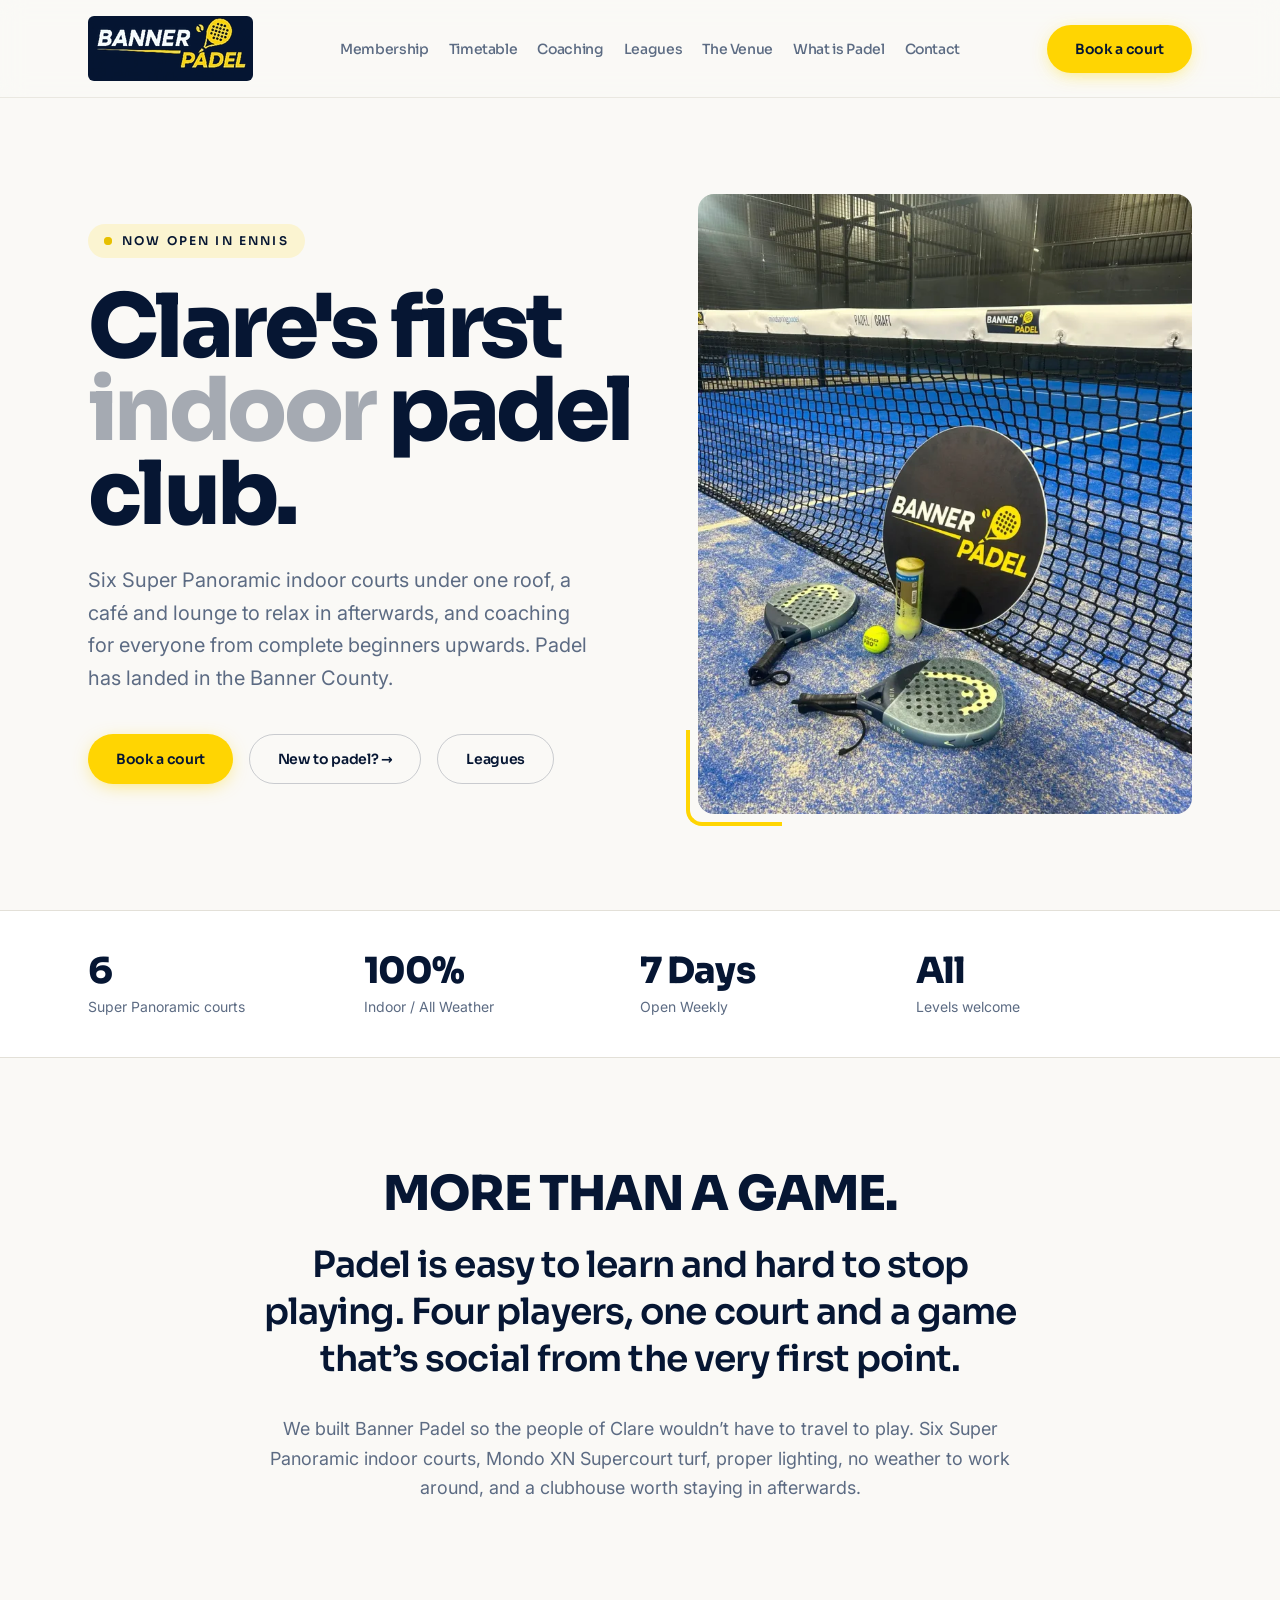
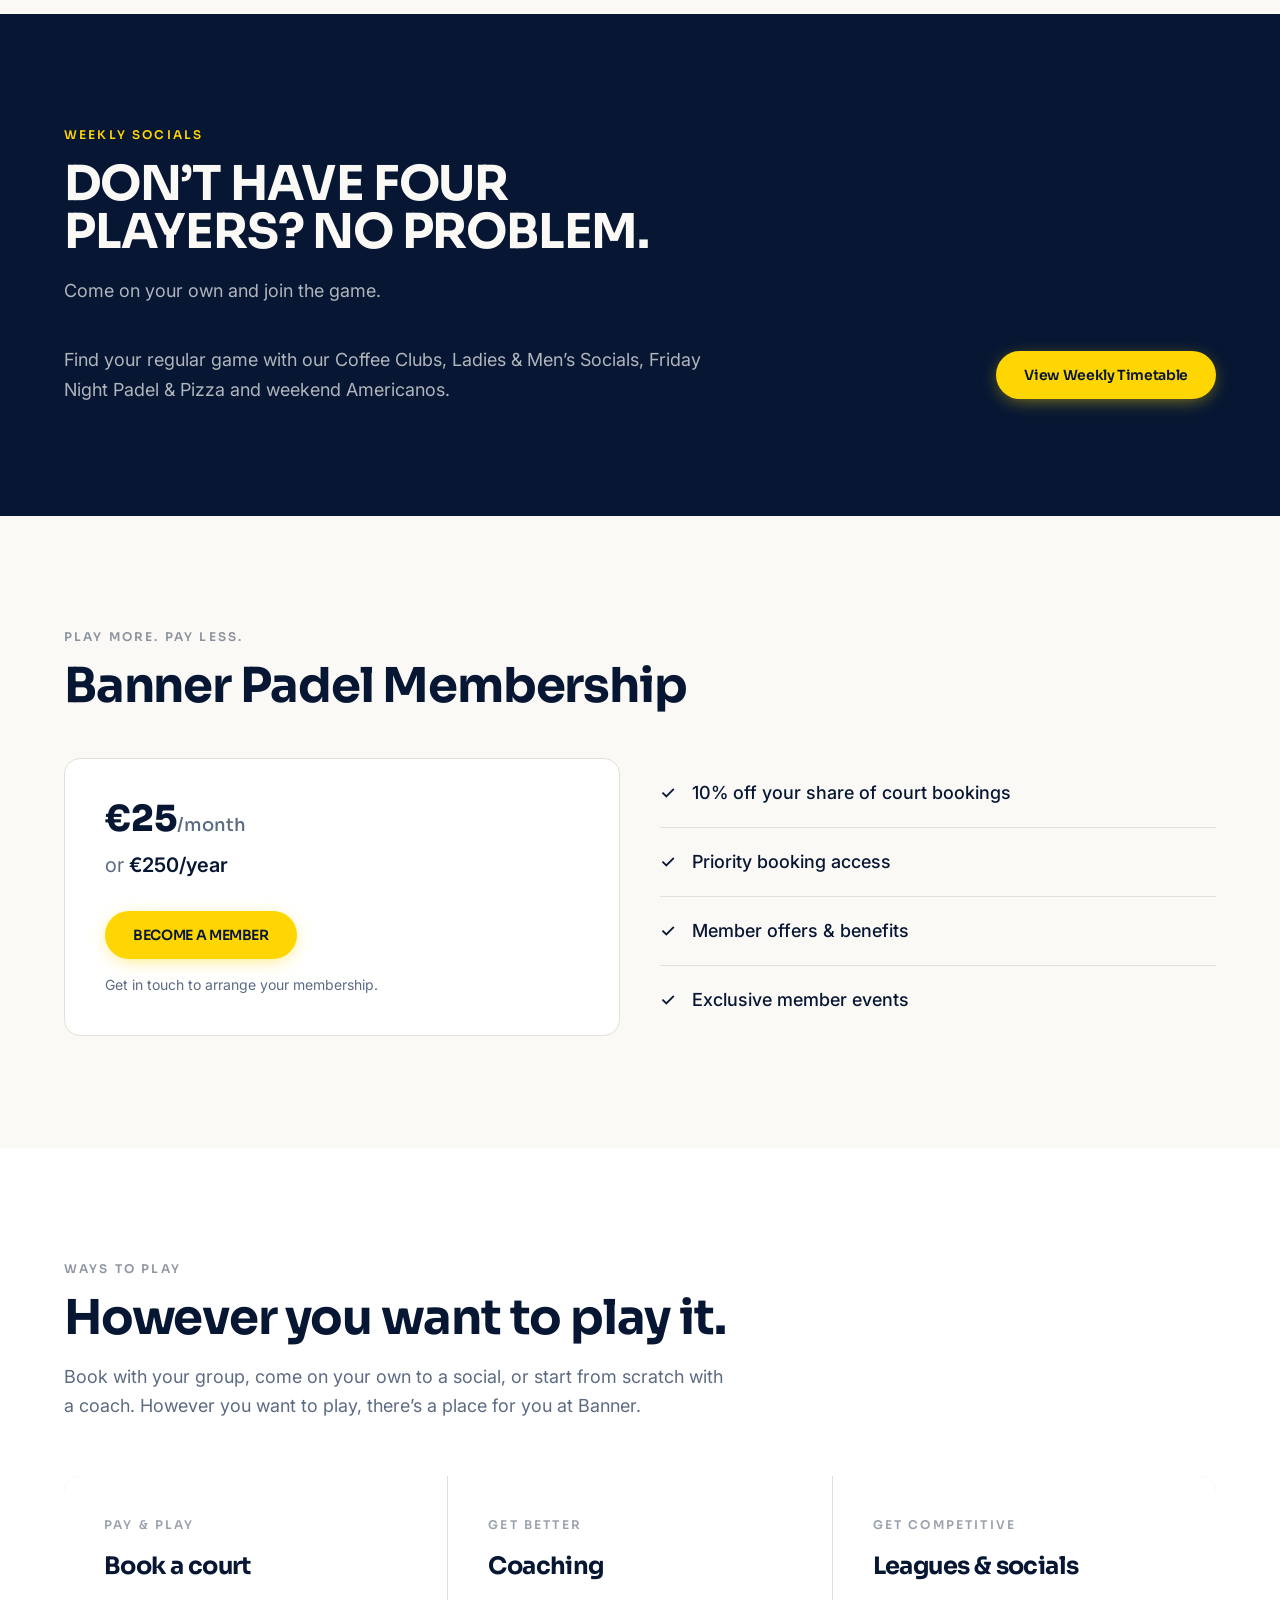
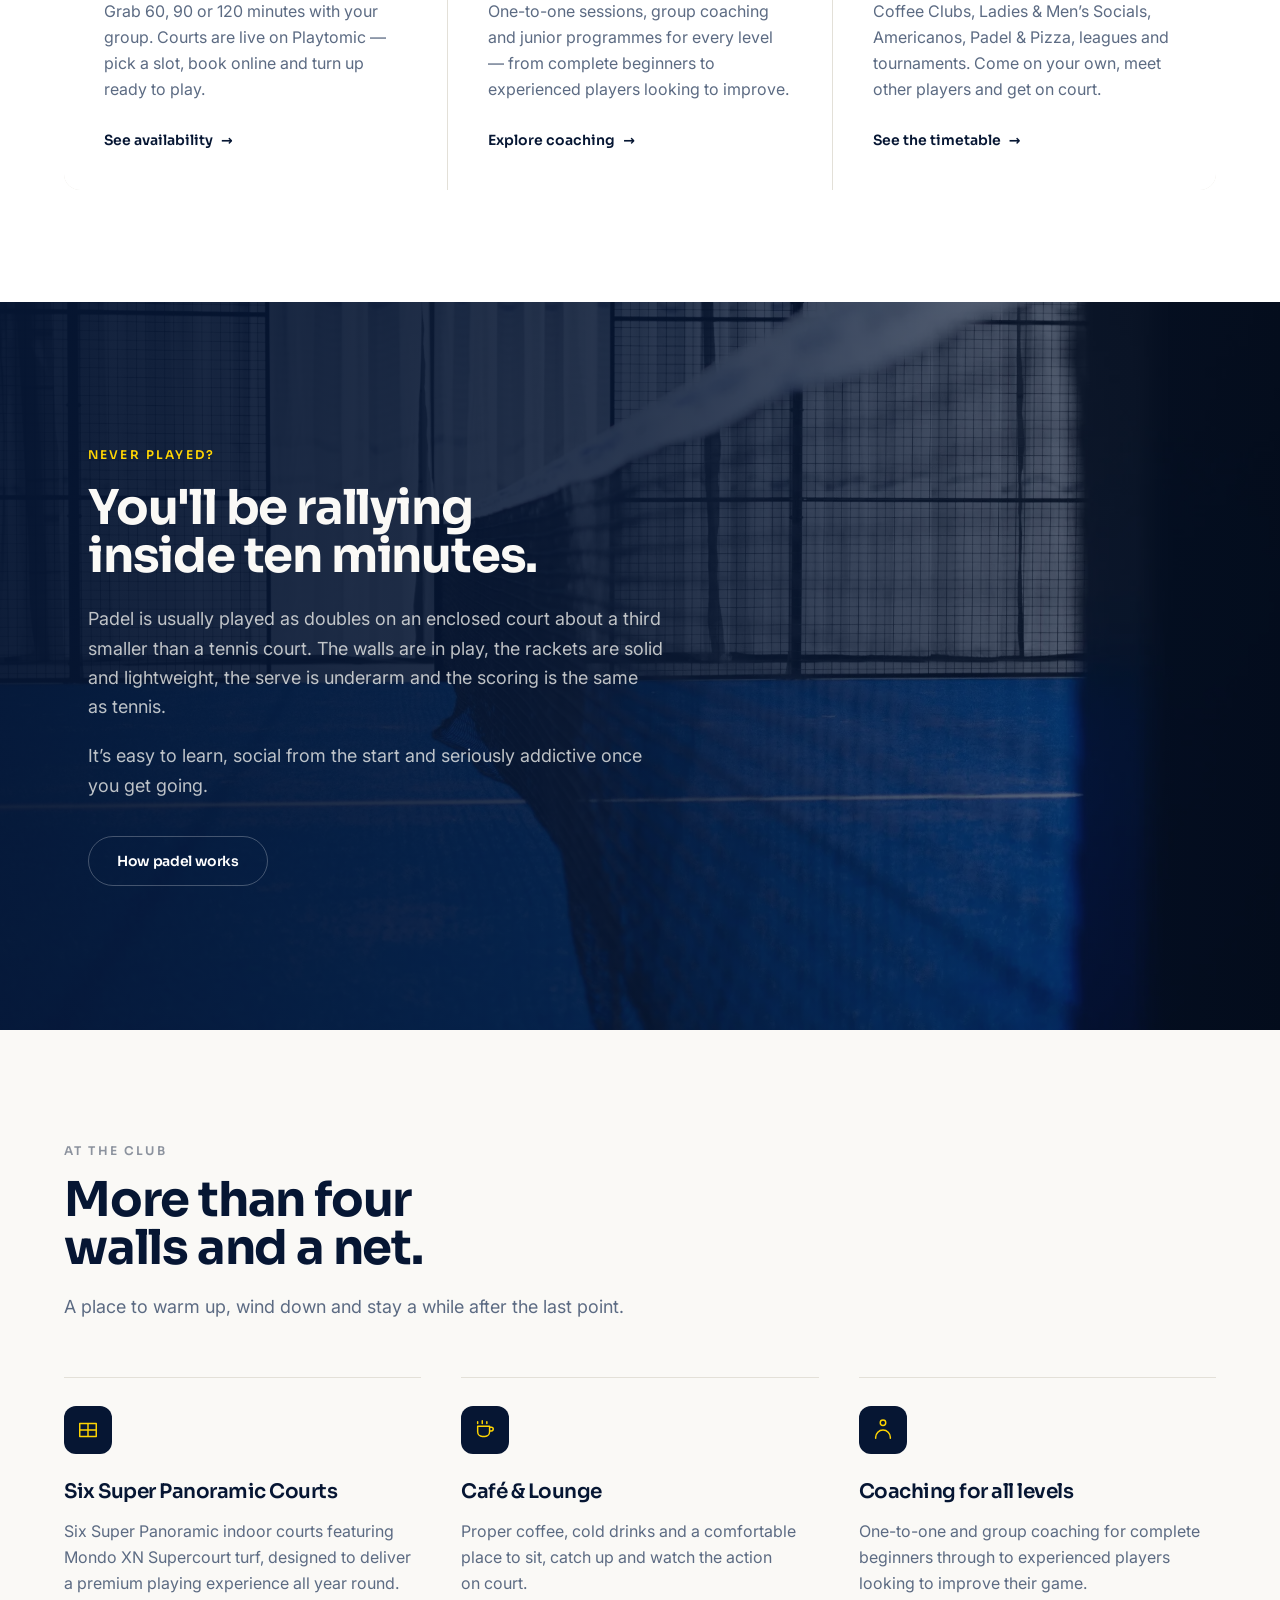
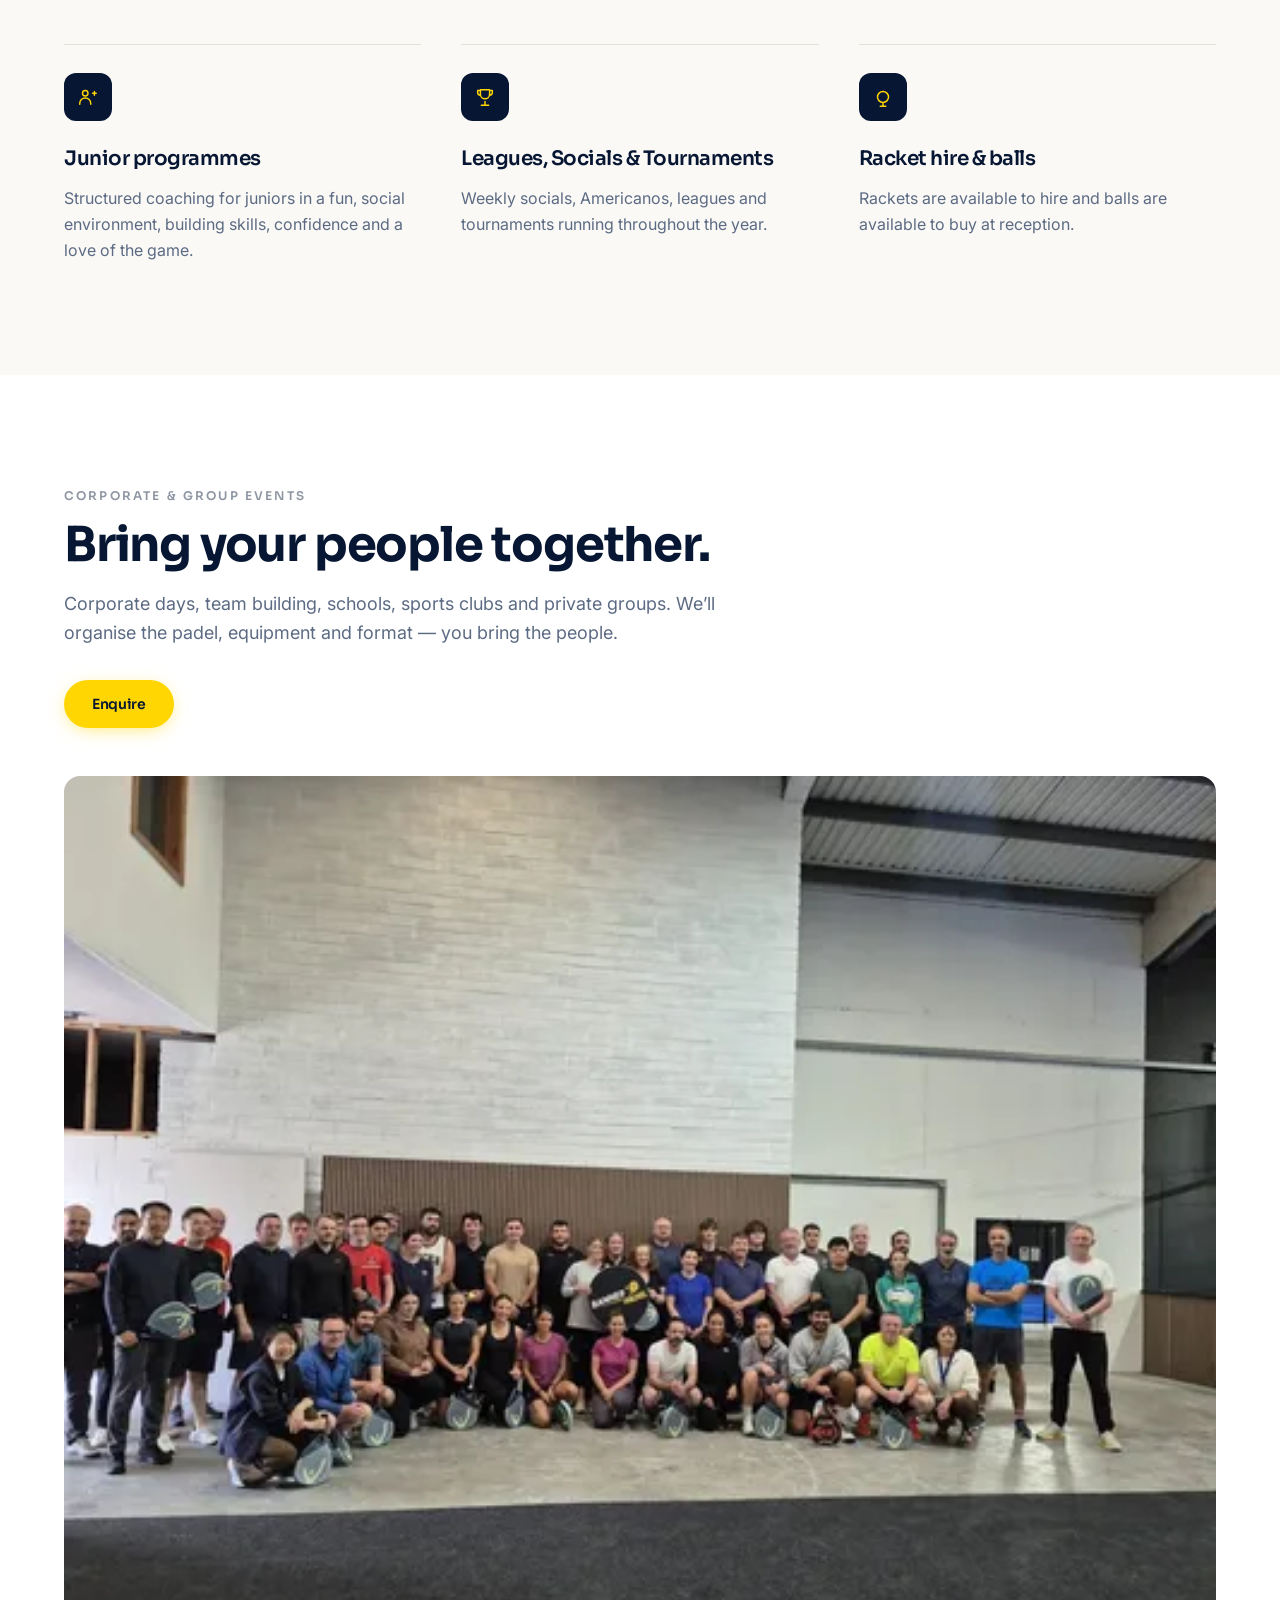
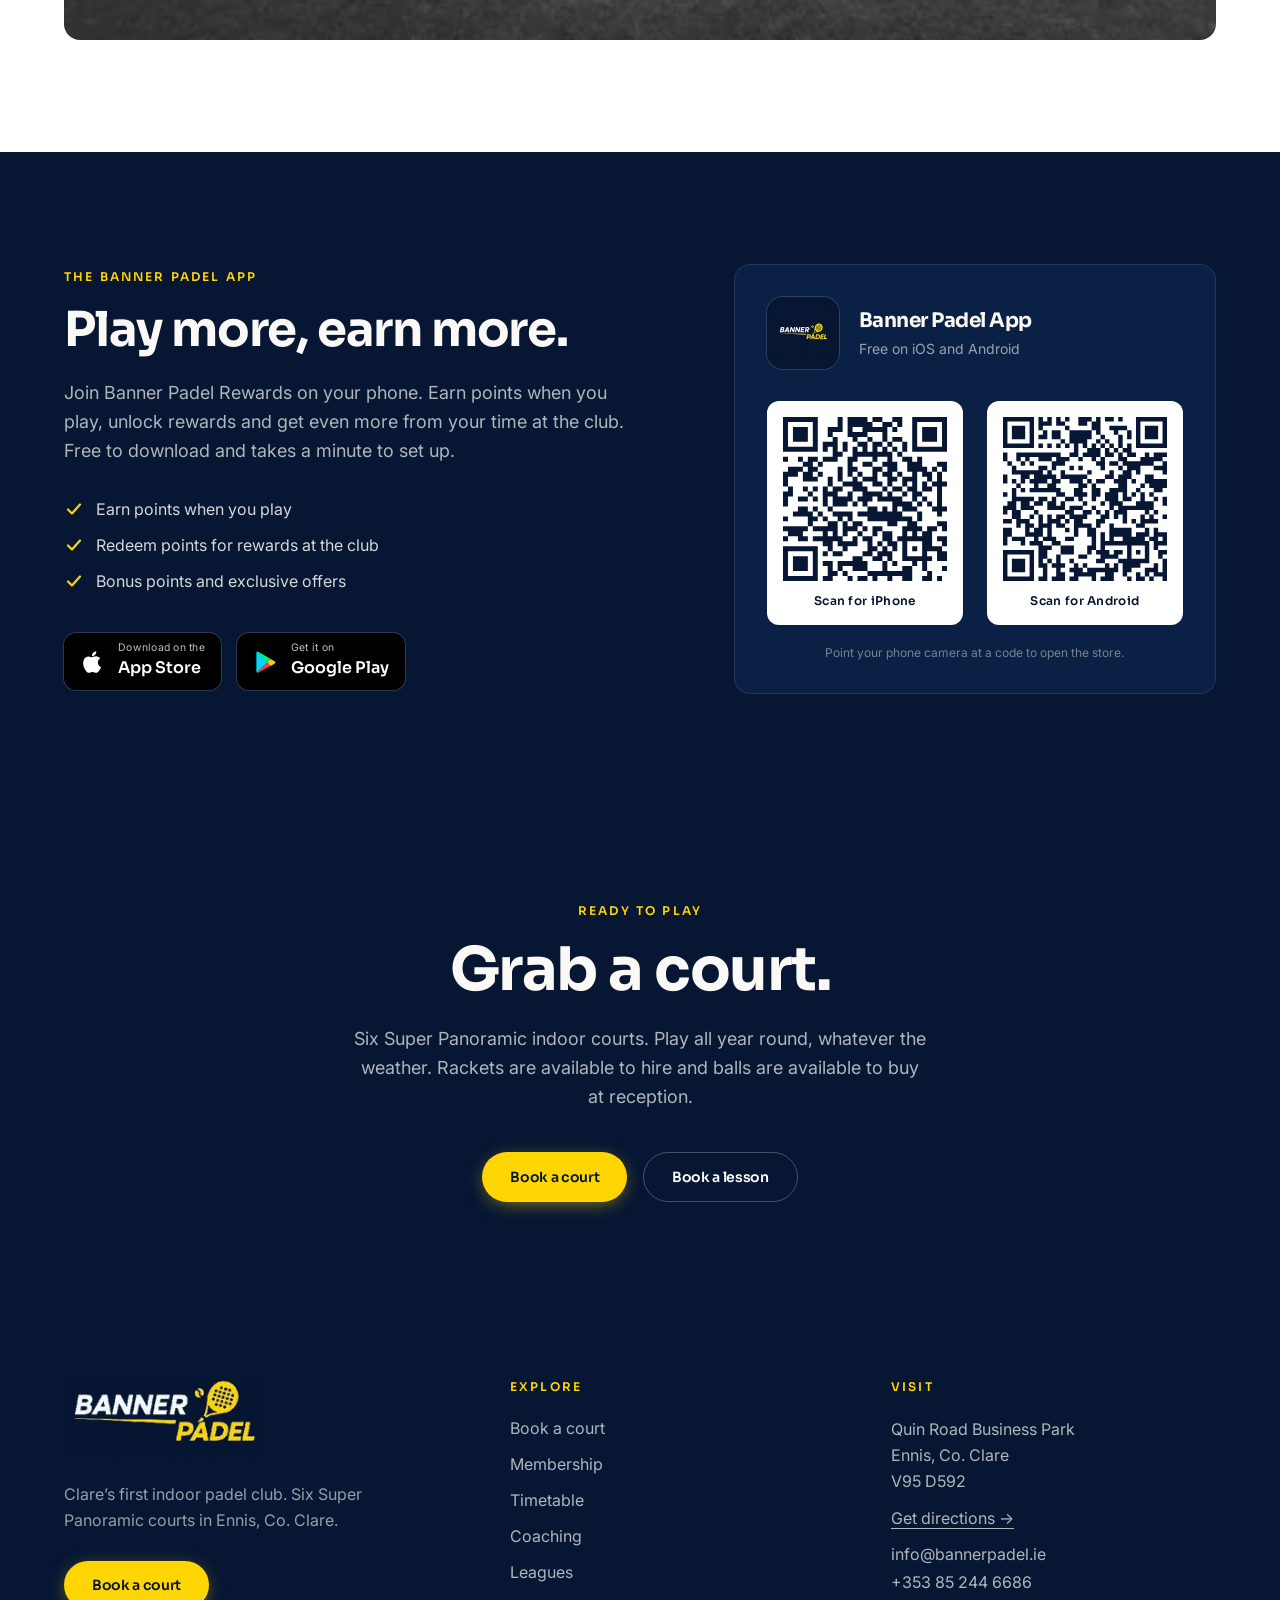
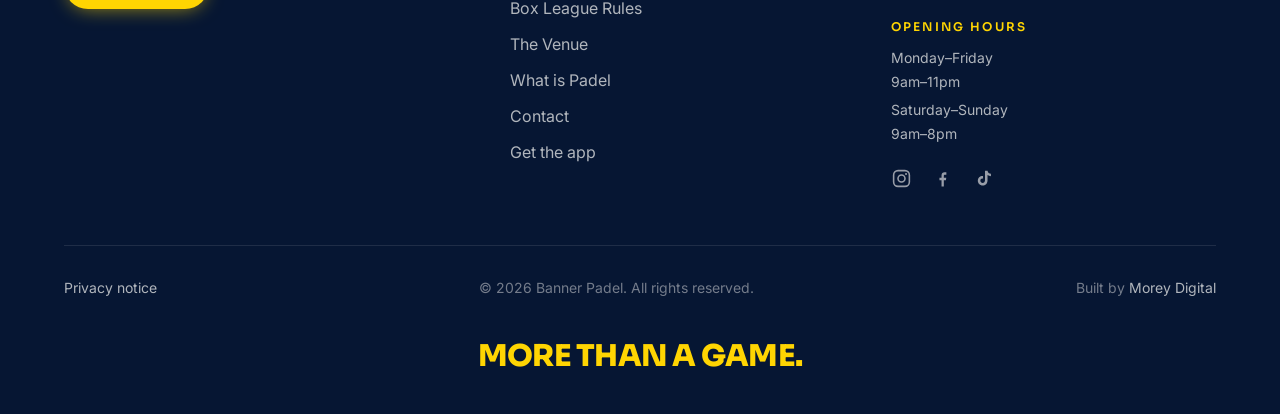
==== commit 0d46e774: "Add Box League Rules link to footer" ====
--- a/index.html
+++ b/index.html
@@ -1 +1 @@
-<!DOCTYPE html><html lang="en-IE"><head><meta charset="utf-8"><meta name="viewport" content="width=device-width, initial-scale=1"><title>Banner Padel — Clare&#39;s first indoor padel club, Ennis</title><meta name="description" content="Banner Padel is Clare's first indoor padel club. Six Super Panoramic indoor courts in Ennis, with coaching, a café and lounge, leagues and social nights. Book online."><link rel="canonical" href="https://bannerpadel.ie/"><link rel="icon" type="image/svg+xml" href="/favicon.svg"><meta property="og:site_name" content="Banner Padel"><meta property="og:title" content="Banner Padel — Clare's first indoor padel club, Ennis"><meta property="og:description" content="Banner Padel is Clare's first indoor padel club. Six Super Panoramic indoor courts in Ennis, with coaching, a café and lounge, leagues and social nights. Book online."><meta property="og:type" content="website"><meta property="og:url" content="https://bannerpadel.ie/"><meta property="og:locale" content="en_IE"><meta property="og:image" content="https://bannerpadel.ie/social-share.png"><meta property="og:image:width" content="1200"><meta property="og:image:height" content="630"><meta property="og:image:type" content="image/png"><meta property="og:image:alt" content="Banner Padel — indoor padel in Ennis, Co. Clare"><meta name="twitter:image" content="https://bannerpadel.ie/social-share.png"><meta name="twitter:image:alt" content="Banner Padel — indoor padel in Ennis, Co. Clare"><meta name="twitter:card" content="summary_large_image"><link rel="preconnect" href="https://fonts.googleapis.com"><link rel="preconnect" href="https://fonts.gstatic.com" crossorigin><link href="https://fonts.googleapis.com/css2?family=Sora:wght@400;600;700;800&family=Inter:wght@400;500;600&display=swap" rel="stylesheet"><script type="application/ld+json">{"@context":"https://schema.org","@type":"SportsActivityLocation","name":"Banner Padel","description":"Clare's first indoor padel club","url":"https://bannerpadel.ie","email":"info@bannerpadel.ie","telephone":"+353 85 244 6686","openingHoursSpecification":[{"@type":"OpeningHoursSpecification","dayOfWeek":["https://schema.org/Monday","https://schema.org/Tuesday","https://schema.org/Wednesday","https://schema.org/Thursday","https://schema.org/Friday"],"opens":"09:00","closes":"23:00"},{"@type":"OpeningHoursSpecification","dayOfWeek":["https://schema.org/Saturday","https://schema.org/Sunday"],"opens":"09:00","closes":"20:00"}],"image":"https://bannerpadel.ie/social-share.png","hasMap":"https://maps.google.com/?cid=10938682595280522135","address":{"@type":"PostalAddress","streetAddress":"Quin Road Business Park","postalCode":"V95 D592","addressLocality":"Ennis","addressRegion":"Co. Clare","addressCountry":"IE"},"sameAs":["https://www.facebook.com/bannerpadel","https://www.instagram.com/bannerpadel","https://www.tiktok.com/@bannerpadel"]}</script><link rel="stylesheet" href="/_astro/Layout.BHSgSZDn.css"></head><body><a href="#main" class="sr-only focus:not-sr-only focus:absolute focus:left-4 focus:top-4 focus:z-[60] focus:rounded-full focus:bg-navy focus:px-5 focus:py-3 focus:text-bone">Skip to content</a><header id="site-header" class="sticky top-0 z-50 border-b border-line/70 bg-bone/85 backdrop-blur-md transition-shadow duration-300"><div class="mx-auto flex max-w-6xl items-center justify-between gap-6 px-6 py-4"><a href="/" class="flex shrink-0 items-center gap-3" aria-label="Banner Padel — home"><img src="/_astro/banner-padel-logo-wordmark.DFg-VL1P_2nq6gw.webp" srcset="/_astro/banner-padel-logo-wordmark.DFg-VL1P_2nq6gw.webp 1x, /_astro/banner-padel-logo-wordmark.DFg-VL1P_1RrCAB.webp 2x" alt="Banner Padel" loading="eager" decoding="async" width="165" height="65" class="h-auto w-[140px] rounded-md bg-navy sm:w-[165px]"></a><nav aria-label="Main" class="hidden items-center gap-5 lg:flex"><a href="/#membership" class="font-display text-sm font-medium tracking-tight transition-colors text-muted hover:text-navy">Membership</a><a href="/timetable/" class="font-display text-sm font-medium tracking-tight transition-colors text-muted hover:text-navy">Timetable</a><a href="/coaching/" class="font-display text-sm font-medium tracking-tight transition-colors text-muted hover:text-navy">Coaching</a><a href="https://league.bannerpadel.ie" class="font-display text-sm font-medium tracking-tight transition-colors text-muted hover:text-navy">Leagues</a><a href="/venue/" class="font-display text-sm font-medium tracking-tight transition-colors text-muted hover:text-navy">The Venue</a><a href="/what-is-padel/" class="font-display text-sm font-medium tracking-tight transition-colors text-muted hover:text-navy">What is Padel</a><a href="/contact/" class="font-display text-sm font-medium tracking-tight transition-colors text-muted hover:text-navy">Contact</a></nav><div class="flex items-center gap-3"><div class="hidden sm:block"><a href="https://playtomic.com/clubs/banner-padel" class="inline-flex items-center justify-center gap-2 rounded-full px-7 py-3.5 font-display text-sm font-semibold tracking-tight transition-all duration-200 hover:-translate-y-0.5 active:translate-y-0 bg-saffron text-navy hover:bg-saffron-600 shadow-[0_4px_20px_-6px_rgba(255,213,2,0.7)] px-6 py-3">Book a court</a></div><button type="button" id="menu-toggle" class="grid h-11 w-11 place-items-center rounded-full border border-navy/15 text-navy lg:hidden" aria-expanded="false" aria-controls="mobile-menu" aria-label="Open menu"><svg width="20" height="20" viewBox="0 0 20 20" fill="none" stroke="currentColor" stroke-width="1.8" aria-hidden="true"><path d="M3 6h14M3 10h14M3 14h14"></path></svg></button></div></div><div id="mobile-menu" hidden class="border-t border-line bg-bone lg:hidden"><nav aria-label="Mobile" class="mx-auto flex max-w-6xl flex-col px-6 py-3"><a href="/#membership" class="border-b border-line/70 py-4 font-display text-lg font-semibold tracking-tight text-navy last:border-0">Membership</a><a href="/timetable/" class="border-b border-line/70 py-4 font-display text-lg font-semibold tracking-tight text-navy last:border-0">Timetable</a><a href="/coaching/" class="border-b border-line/70 py-4 font-display text-lg font-semibold tracking-tight text-navy last:border-0">Coaching</a><a href="https://league.bannerpadel.ie" class="border-b border-line/70 py-4 font-display text-lg font-semibold tracking-tight text-navy last:border-0">Leagues</a><a href="/venue/" class="border-b border-line/70 py-4 font-display text-lg font-semibold tracking-tight text-navy last:border-0">The Venue</a><a href="/what-is-padel/" class="border-b border-line/70 py-4 font-display text-lg font-semibold tracking-tight text-navy last:border-0">What is Padel</a><a href="/contact/" class="border-b border-line/70 py-4 font-display text-lg font-semibold tracking-tight text-navy last:border-0">Contact</a><a href="https://playtomic.com/clubs/banner-padel" class="inline-flex items-center justify-center gap-2 rounded-full px-7 py-3.5 font-display text-sm font-semibold tracking-tight transition-all duration-200 hover:-translate-y-0.5 active:translate-y-0 bg-saffron text-navy hover:bg-saffron-600 shadow-[0_4px_20px_-6px_rgba(255,213,2,0.7)] my-4">Book a court</a></nav></div></header><script type="module">var e=document.getElementById(`menu-toggle`),t=document.getElementById(`mobile-menu`);e?.addEventListener(`click`,()=>{let n=e.getAttribute(`aria-expanded`)===`true`;e.setAttribute(`aria-expanded`,String(!n)),e.setAttribute(`aria-label`,n?`Open menu`:`Close menu`),t&&(t.hidden=n)}),t?.querySelectorAll(`a`).forEach(n=>{n.addEventListener(`click`,()=>{t.hidden=!0,e?.setAttribute(`aria-expanded`,`false`),e?.setAttribute(`aria-label`,`Open menu`)})});var n=document.getElementById(`site-header`),r=()=>{n?.classList.toggle(`shadow-[0_1px_24px_-8px_rgba(6,22,51,0.25)]`,window.scrollY>8)};r(),window.addEventListener(`scroll`,r,{passive:!0});</script><main id="main"><section class="relative overflow-hidden bg-bone"><div class="mx-auto grid max-w-6xl gap-12 px-6 py-16 md:py-24 lg:grid-cols-[1.05fr_0.95fr] lg:items-center lg:gap-16"><div><p class="inline-flex items-center gap-2.5 rounded-full bg-saffron/15 px-4 py-2"><span class="relative flex h-2 w-2"><span class="absolute inline-flex h-full w-full animate-ping rounded-full bg-saffron opacity-75"></span><span class="relative inline-flex h-2 w-2 rounded-full bg-saffron-600"></span></span><span class="eyebrow text-navy">Now open in Ennis</span></p><h1 class="mt-7 text-[clamp(2.75rem,7vw,5.5rem)] font-extrabold leading-[0.95] tracking-[-0.04em]">Clare's first<br><span class="text-navy/35">indoor</span> padel club.</h1><p class="mt-7 max-w-lg text-lg leading-relaxed text-muted md:text-xl">Six Super Panoramic indoor courts under one roof, a café and lounge to relax in afterwards, and coaching for everyone from complete beginners upwards. Padel has landed in the Banner County.</p><div class="mt-10 flex flex-wrap gap-4"><a href="https://playtomic.com/clubs/banner-padel" class="inline-flex items-center justify-center gap-2 rounded-full px-7 py-3.5 font-display text-sm font-semibold tracking-tight transition-all duration-200 hover:-translate-y-0.5 active:translate-y-0 bg-saffron text-navy hover:bg-saffron-600 shadow-[0_4px_20px_-6px_rgba(255,213,2,0.7)] ">Book a court</a><a href="/what-is-padel/" class="inline-flex items-center justify-center gap-2 rounded-full px-7 py-3.5 font-display text-sm font-semibold tracking-tight transition-all duration-200 hover:-translate-y-0.5 active:translate-y-0 border border-navy/20 text-navy hover:border-navy/50 hover:bg-navy/[0.03] ">New to padel? →</a><a href="https://league.bannerpadel.ie" class="inline-flex items-center justify-center gap-2 rounded-full px-7 py-3.5 font-display text-sm font-semibold tracking-tight transition-all duration-200 hover:-translate-y-0.5 active:translate-y-0 border border-navy/20 text-navy hover:border-navy/50 hover:bg-navy/[0.03] ">Leagues</a></div></div><div class="relative"><div class="overflow-hidden rounded-2xl"><img src="/_astro/padel-court-ennis.AcIzSD3L_ZrWOwV.webp" srcset="/_astro/padel-court-ennis.AcIzSD3L_9mf6W.webp 480w, /_astro/padel-court-ennis.AcIzSD3L_2kG9xM.webp 720w, /_astro/padel-court-ennis.AcIzSD3L_2rfR08.webp 1024w" alt="Rackets, balls and the Banner Padel sign at the net of an indoor court in Ennis" sizes="(min-width: 1024px) 46vw, 92vw" loading="eager" fetchpriority="high" decoding="async" width="1280" height="1707" class="h-[440px] w-full object-cover md:h-[560px] lg:h-[620px]"></div><!-- Saffron rule echoing the court's tramlines --><div class="absolute -bottom-3 -left-3 hidden h-24 w-24 rounded-bl-2xl border-b-4 border-l-4 border-saffron lg:block"></div></div></div><!-- Stat strip --><div class="border-y border-line bg-white"><dl class="mx-auto grid max-w-6xl grid-cols-2 gap-y-8 px-6 py-10 md:grid-cols-4"><div class="reveal"><dt class="sr-only">Super Panoramic courts</dt><dd><span class="block font-display text-3xl font-extrabold tracking-tight md:text-4xl">6</span><span class="mt-1.5 block text-sm text-muted">Super Panoramic courts</span></dd></div><div class="reveal"><dt class="sr-only">Indoor / All Weather</dt><dd><span class="block font-display text-3xl font-extrabold tracking-tight md:text-4xl">100%</span><span class="mt-1.5 block text-sm text-muted">Indoor / All Weather</span></dd></div><div class="reveal"><dt class="sr-only">Open Weekly</dt><dd><span class="block font-display text-3xl font-extrabold tracking-tight md:text-4xl">7 Days</span><span class="mt-1.5 block text-sm text-muted">Open Weekly</span></dd></div><div class="reveal"><dt class="sr-only">Levels welcome</dt><dd><span class="block font-display text-3xl font-extrabold tracking-tight md:text-4xl">All</span><span class="mt-1.5 block text-sm text-muted">Levels welcome</span></dd></div></dl></div></section><section class="bg-bone text-navy px-6 py-20 md:py-28 "><div class="mx-auto max-w-6xl"><div class="reveal mx-auto max-w-3xl text-center"><h2 class="mb-6 text-4xl font-extrabold tracking-tight md:text-5xl">MORE THAN A GAME.</h2><p class="text-[clamp(1.5rem,3.2vw,2.25rem)] font-display font-semibold leading-[1.3] tracking-tight">Padel is easy to learn and hard to stop playing. Four players, one court and a game that’s social from the very first point.</p><p class="mt-8 text-lg leading-relaxed text-muted">We built Banner Padel so the people of Clare wouldn’t have to travel to play. Six Super Panoramic indoor courts, Mondo XN Supercourt turf, proper lighting, no weather to work around, and a clubhouse worth staying in afterwards.</p></div></div></section><section id="socials" class="bg-navy text-bone px-6 py-20 md:py-28 "><div class="mx-auto max-w-6xl"><header class="reveal max-w-2xl"><p class="eyebrow mb-4 text-saffron">Weekly socials</p><h2 class="text-4xl font-bold tracking-tight md:text-5xl">DON’T HAVE FOUR PLAYERS? NO PROBLEM.</h2><p class="mt-5 text-lg leading-relaxed text-bone/70">Come on your own and join the game.</p></header><div class="reveal mt-10 grid gap-8 md:grid-cols-[1fr_auto] md:items-center"><p class="max-w-2xl text-lg leading-relaxed text-bone/70">Find your regular game with our Coffee Clubs, Ladies &amp; Men’s Socials, Friday Night Padel &amp; Pizza and weekend Americanos.</p><a href="/timetable/" class="inline-flex items-center justify-center gap-2 rounded-full px-7 py-3.5 font-display text-sm font-semibold tracking-tight transition-all duration-200 hover:-translate-y-0.5 active:translate-y-0 bg-saffron text-navy hover:bg-saffron-600 shadow-[0_4px_20px_-6px_rgba(255,213,2,0.7)] ">View Weekly Timetable</a></div></div></section><section id="membership" class="bg-bone text-navy px-6 py-20 md:py-28 "><div class="mx-auto max-w-6xl"><header class="reveal max-w-2xl"><p class="eyebrow mb-4 text-navy/45">PLAY MORE. PAY LESS.</p><h2 class="text-4xl font-bold tracking-tight md:text-5xl">Banner Padel Membership</h2></header><div class="mt-12 grid gap-10 md:grid-cols-2 md:items-center"><div class="reveal rounded-2xl border border-line bg-white p-8 md:p-10"><p class="font-display text-4xl font-extrabold">€25<span class="text-lg font-medium text-muted">/month</span></p><p class="mt-3 text-xl text-muted">or <strong class="font-semibold text-navy">€250/year</strong></p><div class="mt-8"><a href="/contact/?topic=membership#enquiry" class="inline-flex items-center justify-center gap-2 rounded-full px-7 py-3.5 font-display text-sm font-semibold tracking-tight transition-all duration-200 hover:-translate-y-0.5 active:translate-y-0 bg-saffron text-navy hover:bg-saffron-600 shadow-[0_4px_20px_-6px_rgba(255,213,2,0.7)] ">BECOME A MEMBER</a></div><p class="mt-4 text-sm text-muted">Get in touch to arrange your membership.</p></div><ul class="reveal divide-y divide-line text-lg font-medium"><li class="flex gap-4 py-5"><span aria-hidden="true" class="text-navy">✓</span>10% off your share of court bookings</li><li class="flex gap-4 py-5"><span aria-hidden="true" class="text-navy">✓</span>Priority booking access</li><li class="flex gap-4 py-5"><span aria-hidden="true" class="text-navy">✓</span>Member offers &amp; benefits</li><li class="flex gap-4 py-5"><span aria-hidden="true" class="text-navy">✓</span>Exclusive member events</li></ul></div></div></section><section id="book" class="bg-white text-navy px-6 py-20 md:py-28 "><div class="mx-auto max-w-6xl"><header class="reveal max-w-2xl"><p class="eyebrow mb-4 text-navy/45">Ways to play</p><h2 class="text-4xl font-bold tracking-tight md:text-5xl">However you want to play it.</h2><p class="mt-5 text-lg leading-relaxed text-muted">Book with your group, come on your own to a social, or start from scratch with a coach. However you want to play, there’s a place for you at Banner.</p></header><div class="mt-14 grid gap-px overflow-hidden rounded-2xl bg-line md:grid-cols-3"><a href="https://playtomic.com/clubs/banner-padel" class="reveal group flex flex-col bg-white p-8 transition-colors hover:bg-bone md:p-10"><p class="eyebrow text-navy/40">Pay &amp; play</p><h3 class="mt-4 font-display text-2xl font-bold tracking-tight">Book a court</h3><p class="mt-4 flex-1 leading-relaxed text-muted">Grab 60, 90 or 120 minutes with your group. Courts are live on Playtomic — pick a slot, book online and turn up ready to play.</p><span class="mt-7 inline-flex items-center gap-2 font-display text-sm font-semibold text-navy">See availability<span class="transition-transform duration-200 group-hover:translate-x-1">→</span></span></a><a href="/coaching/" class="reveal group flex flex-col bg-white p-8 transition-colors hover:bg-bone md:p-10"><p class="eyebrow text-navy/40">Get better</p><h3 class="mt-4 font-display text-2xl font-bold tracking-tight">Coaching</h3><p class="mt-4 flex-1 leading-relaxed text-muted">One-to-one sessions, group coaching and junior programmes for every level — from complete beginners to experienced players looking to improve.</p><span class="mt-7 inline-flex items-center gap-2 font-display text-sm font-semibold text-navy">Explore coaching<span class="transition-transform duration-200 group-hover:translate-x-1">→</span></span></a><a href="/timetable/" class="reveal group flex flex-col bg-white p-8 transition-colors hover:bg-bone md:p-10"><p class="eyebrow text-navy/40">Get competitive</p><h3 class="mt-4 font-display text-2xl font-bold tracking-tight">Leagues &amp; socials</h3><p class="mt-4 flex-1 leading-relaxed text-muted">Coffee Clubs, Ladies &amp; Men’s Socials, Americanos, Padel &amp; Pizza, leagues and tournaments. Come on your own, meet other players and get on court.</p><span class="mt-7 inline-flex items-center gap-2 font-display text-sm font-semibold text-navy">See the timetable<span class="transition-transform duration-200 group-hover:translate-x-1">→</span></span></a></div></div></section><section class="relative isolate overflow-hidden"><img src="/_astro/padel-net.D68K4fOt_Z1M8NOH.webp" srcset="/_astro/padel-net.D68K4fOt_ZJ8vqD.webp 720w, /_astro/padel-net.D68K4fOt_Z27iec9.webp 1200w, /_astro/padel-net.D68K4fOt_Z1M8NOH.webp 1920w" alt="The net inside an enclosed padel court" sizes="100vw" loading="lazy" decoding="async" width="1920" height="1441" class="absolute inset-0 -z-10 h-full w-full object-cover"><div class="absolute inset-0 -z-10 bg-gradient-to-r from-navy/95 via-navy/85 to-navy/55"></div><div class="mx-auto max-w-6xl px-6 py-28 md:py-36"><div class="reveal max-w-xl text-bone"><p class="eyebrow mb-5 text-saffron">Never played?</p><h2 class="text-4xl font-bold tracking-tight md:text-5xl">You'll be rallying inside ten minutes.</h2><p class="mt-6 text-lg leading-relaxed text-bone/75">Padel is usually played as doubles on an enclosed court about a third smaller than a tennis court. The walls are in play, the rackets are solid and lightweight, the serve is underarm and the scoring is the same as tennis.</p><p class="mt-5 text-lg leading-relaxed text-bone/75">It’s easy to learn, social from the start and seriously addictive once you get going.</p><div class="mt-9"><a href="/what-is-padel/" class="inline-flex items-center justify-center gap-2 rounded-full px-7 py-3.5 font-display text-sm font-semibold tracking-tight transition-all duration-200 hover:-translate-y-0.5 active:translate-y-0 border border-white/25 text-white hover:border-white/60 hover:bg-white/10 ">How padel works</a></div></div></div></section><section class="bg-bone text-navy px-6 py-20 md:py-28 "><div class="mx-auto max-w-6xl"><header class="reveal max-w-2xl"><p class="eyebrow mb-4 text-navy/45">At the club</p><h2 class="text-4xl font-bold tracking-tight md:text-5xl">More than four walls and a net.</h2><p class="mt-5 text-lg leading-relaxed text-muted">A place to warm up, wind down and stay a while after the last point.</p></header><div class="mt-14 grid gap-x-10 gap-y-12 sm:grid-cols-2 lg:grid-cols-3"><div class="reveal group border-t border-line pt-7"><div class="mb-6 grid h-12 w-12 place-items-center rounded-xl bg-navy text-saffron transition-transform duration-300 group-hover:-translate-y-1"><svg viewBox="0 0 24 24" width="22" height="22" fill="none" stroke="currentColor" stroke-width="1.6" stroke-linecap="round" stroke-linejoin="round" aria-hidden="true"><path d="M3 5h18v14H3zM12 5v14M3 12h18"></path></svg></div><h3 class="font-display text-xl font-semibold tracking-tight">Six Super Panoramic Courts</h3><p class="mt-3 leading-relaxed text-muted">Six Super Panoramic indoor courts featuring Mondo XN Supercourt turf, designed to deliver a premium playing experience all year round.</p></div><div class="reveal group border-t border-line pt-7"><div class="mb-6 grid h-12 w-12 place-items-center rounded-xl bg-navy text-saffron transition-transform duration-300 group-hover:-translate-y-1"><svg viewBox="0 0 24 24" width="22" height="22" fill="none" stroke="currentColor" stroke-width="1.6" stroke-linecap="round" stroke-linejoin="round" aria-hidden="true"><path d="M4 8h13v6a5 5 0 01-5 5H9a5 5 0 01-5-5zM17 9h2a2 2 0 010 4h-2M4 3v2M9 2v3M14 3v2"></path></svg></div><h3 class="font-display text-xl font-semibold tracking-tight">Café &amp; Lounge</h3><p class="mt-3 leading-relaxed text-muted">Proper coffee, cold drinks and a comfortable place to sit, catch up and watch the action on court.</p></div><div class="reveal group border-t border-line pt-7"><div class="mb-6 grid h-12 w-12 place-items-center rounded-xl bg-navy text-saffron transition-transform duration-300 group-hover:-translate-y-1"><svg viewBox="0 0 24 24" width="22" height="22" fill="none" stroke="currentColor" stroke-width="1.6" stroke-linecap="round" stroke-linejoin="round" aria-hidden="true"><path d="M12 7a3 3 0 100-6 3 3 0 000 6zM4 21v-1a8 8 0 0116 0v1"></path></svg></div><h3 class="font-display text-xl font-semibold tracking-tight">Coaching for all levels</h3><p class="mt-3 leading-relaxed text-muted">One-to-one and group coaching for complete beginners through to experienced players looking to improve their game.</p></div><div class="reveal group border-t border-line pt-7"><div class="mb-6 grid h-12 w-12 place-items-center rounded-xl bg-navy text-saffron transition-transform duration-300 group-hover:-translate-y-1"><svg viewBox="0 0 24 24" width="22" height="22" fill="none" stroke="currentColor" stroke-width="1.6" stroke-linecap="round" stroke-linejoin="round" aria-hidden="true"><path d="M9 11a3 3 0 100-6 3 3 0 000 6zM3 20v-1a6 6 0 0112 0v1M17 8h4M19 6v4"></path></svg></div><h3 class="font-display text-xl font-semibold tracking-tight">Junior programmes</h3><p class="mt-3 leading-relaxed text-muted">Structured coaching for juniors in a fun, social environment, building skills, confidence and a love of the game.</p></div><div class="reveal group border-t border-line pt-7"><div class="mb-6 grid h-12 w-12 place-items-center rounded-xl bg-navy text-saffron transition-transform duration-300 group-hover:-translate-y-1"><svg viewBox="0 0 24 24" width="22" height="22" fill="none" stroke="currentColor" stroke-width="1.6" stroke-linecap="round" stroke-linejoin="round" aria-hidden="true"><path d="M8 21h8M12 17v4M7 4h10v5a5 5 0 01-10 0zM7 5H4v2a3 3 0 003 3M17 5h3v2a3 3 0 01-3 3"></path></svg></div><h3 class="font-display text-xl font-semibold tracking-tight">Leagues, Socials &amp; Tournaments</h3><p class="mt-3 leading-relaxed text-muted">Weekly socials, Americanos, leagues and tournaments running throughout the year.</p></div><div class="reveal group border-t border-line pt-7"><div class="mb-6 grid h-12 w-12 place-items-center rounded-xl bg-navy text-saffron transition-transform duration-300 group-hover:-translate-y-1"><svg viewBox="0 0 24 24" width="22" height="22" fill="none" stroke="currentColor" stroke-width="1.6" stroke-linecap="round" stroke-linejoin="round" aria-hidden="true"><path d="M6 12a6 6 0 1112 0 6 6 0 01-12 0zM12 18v4M9 22h6"></path></svg></div><h3 class="font-display text-xl font-semibold tracking-tight">Racket hire &amp; balls</h3><p class="mt-3 leading-relaxed text-muted">Rackets are available to hire and balls are available to buy at reception.</p></div></div></div></section><section id="corporate-events" class="bg-white text-navy px-6 py-20 md:py-28 "><div class="mx-auto max-w-6xl"><header class="reveal max-w-2xl"><p class="eyebrow mb-4 text-navy/45">Corporate &amp; Group Events</p><h2 class="text-4xl font-bold tracking-tight md:text-5xl">Bring your people together.</h2><p class="mt-5 text-lg leading-relaxed text-muted">Corporate days, team building, schools, sports clubs and private groups. We’ll organise the padel, equipment and format — you bring the people.</p></header><div class="reveal mt-8"><a href="/contact/?topic=groups#enquiry" class="inline-flex items-center justify-center gap-2 rounded-full px-7 py-3.5 font-display text-sm font-semibold tracking-tight transition-all duration-200 hover:-translate-y-0.5 active:translate-y-0 bg-saffron text-navy hover:bg-saffron-600 shadow-[0_4px_20px_-6px_rgba(255,213,2,0.7)] ">Enquire</a></div><img src="/_astro/banner-padel-corporate-group.D8PlUe7w_Z21PY4M.webp" srcset="/_astro/banner-padel-corporate-group.D8PlUe7w_Z1o8U5n.webp 480w, /_astro/banner-padel-corporate-group.D8PlUe7w_Z1euCoE.webp 768w, /_astro/banner-padel-corporate-group.D8PlUe7w_Z21PY4M.webp 1280w" alt="A corporate group with padel rackets gathered at Banner Padel in Ennis" sizes="(min-width: 1200px) 1152px, calc(100vw - 48px)" loading="lazy" decoding="async" width="1280" height="960" class="reveal mt-12 h-auto w-full rounded-2xl"></div></section><section id="app" class="bg-navy px-6 py-20 text-bone md:py-28"><div class="mx-auto grid max-w-6xl items-center gap-14 lg:grid-cols-[1.1fr_0.9fr] lg:gap-20"><div class="reveal"><p class="eyebrow mb-5 text-saffron">The Banner Padel app</p><h2 class="text-4xl font-bold tracking-tight md:text-5xl">Play more, earn more.</h2><p class="mt-6 max-w-xl text-lg leading-relaxed text-bone/70">Join Banner Padel Rewards on your phone. Earn points when you play, unlock rewards and get even more from your time at the club. Free to download and takes a minute to set up.</p><ul class="mt-8 space-y-3"><li class="flex items-start gap-3 text-bone/85"><svg viewBox="0 0 20 20" width="20" height="20" fill="none" stroke="currentColor" stroke-width="2.2" stroke-linecap="round" stroke-linejoin="round" class="mt-0.5 shrink-0 text-saffron" aria-hidden="true"><path d="M4 10.5l4 4 8-9"></path></svg><span>Earn points when you play</span></li><li class="flex items-start gap-3 text-bone/85"><svg viewBox="0 0 20 20" width="20" height="20" fill="none" stroke="currentColor" stroke-width="2.2" stroke-linecap="round" stroke-linejoin="round" class="mt-0.5 shrink-0 text-saffron" aria-hidden="true"><path d="M4 10.5l4 4 8-9"></path></svg><span>Redeem points for rewards at the club</span></li><li class="flex items-start gap-3 text-bone/85"><svg viewBox="0 0 20 20" width="20" height="20" fill="none" stroke="currentColor" stroke-width="2.2" stroke-linecap="round" stroke-linejoin="round" class="mt-0.5 shrink-0 text-saffron" aria-hidden="true"><path d="M4 10.5l4 4 8-9"></path></svg><span>Bonus points and exclusive offers</span></li></ul><div class="mt-10 flex flex-wrap gap-4"><a href="https://apps.apple.com/ie/app/banner-padel/id6806317013" target="_blank" rel="noopener" class="inline-flex items-center gap-3 rounded-xl bg-black px-4 py-2.5 text-white ring-1 ring-white/15 transition-all duration-200 hover:-translate-y-0.5 hover:ring-white/40" aria-label="Download the Banner Padel app on the App Store"><svg viewBox="0 0 24 24" width="26" height="26" fill="currentColor" aria-hidden="true"><path d="M16.5 12.6c0-2.5 2-3.7 2.1-3.8-1.2-1.7-3-1.9-3.6-2-1.5-.2-3 .9-3.8.9-.8 0-2-.9-3.3-.8-1.7 0-3.2 1-4.1 2.5-1.8 3.1-.5 7.6 1.3 10.1.9 1.2 1.9 2.6 3.2 2.5 1.3-.1 1.8-.8 3.3-.8s2 .8 3.3.8c1.4 0 2.3-1.3 3.1-2.5 1-1.4 1.4-2.8 1.4-2.9 0 0-2.7-1-2.9-4zM14 5.2c.7-.8 1.2-2 1-3.2-1 0-2.2.7-2.9 1.5-.6.7-1.2 1.9-1 3.1 1.1.1 2.2-.6 2.9-1.4z"></path></svg><span class="leading-none"><span class="block text-[0.65rem] tracking-wide text-white/75">Download on the</span><span class="mt-0.5 block font-display text-base font-semibold">App Store</span></span></a><a href="https://play.google.com/store/apps/details?id=ir.bannerpadel.app" target="_blank" rel="noopener" class="inline-flex items-center gap-3 rounded-xl bg-black px-4 py-2.5 text-white ring-1 ring-white/15 transition-all duration-200 hover:-translate-y-0.5 hover:ring-white/40" aria-label="Get the Banner Padel app on Google Play"><svg viewBox="0 0 24 24" width="26" height="26" aria-hidden="true"><path fill="#00D7FE" d="M3.6 2.3c-.3.3-.5.8-.5 1.4v16.6c0 .6.2 1.1.5 1.4l.1.1 9.3-9.3v-.2L3.7 2.2l-.1.1z"></path><path fill="#FFCE00" d="M16.1 15.6l-3.1-3.1v-.2l3.1-3.1.1.1 3.7 2.1c1 .6 1 1.6 0 2.2l-3.7 2.1-.1-.1z"></path><path fill="#FF3A44" d="M16.2 15.5L13 12.3 3.6 21.7c.3.4.9.4 1.5.1l11.1-6.3"></path><path fill="#00F076" d="M16.2 9.1L5.1 2.8c-.6-.4-1.2-.3-1.5.1L13 12.3l3.2-3.2z"></path></svg><span class="leading-none"><span class="block text-[0.65rem] tracking-wide text-white/75">Get it on</span><span class="mt-0.5 block font-display text-base font-semibold">Google Play</span></span></a></div></div><!-- Icon on mobile; icon plus scannable codes on desktop --><div class="reveal"><div class="rounded-2xl border border-white/10 bg-navy-700 p-6 md:p-8"><div class="flex items-center gap-5"><img src="/_astro/banner-padel-app-icon.DbJN_afd_Ioe5H.webp" alt loading="lazy" decoding="async" width="144" height="144" class="h-16 w-16 shrink-0 rounded-2xl ring-1 ring-white/15 md:h-[72px] md:w-[72px]"><div><p class="font-display text-xl font-bold tracking-tight">Banner Padel App</p><p class="mt-1 text-sm text-bone/60">Free on iOS and Android</p></div></div><div class="mt-8 hidden gap-6 lg:grid lg:grid-cols-2"><a href="https://apps.apple.com/ie/app/banner-padel/id6806317013" target="_blank" rel="noopener" class="group block rounded-xl bg-white p-4 transition-transform hover:-translate-y-0.5"><img src="/_astro/qr-app-store.COxxxzrG_UwpEd.svg" alt="QR code linking to the Banner Padel app on the App Store" loading="lazy" decoding="async" width="220" height="220" class="h-auto w-full"><p class="mt-3 text-center font-display text-xs font-semibold tracking-wide text-navy">Scan for iPhone</p></a><a href="https://play.google.com/store/apps/details?id=ir.bannerpadel.app" target="_blank" rel="noopener" class="group block rounded-xl bg-white p-4 transition-transform hover:-translate-y-0.5"><img src="/_astro/qr-google-play.Dy3XBGz5_UwpEd.svg" alt="QR code linking to the Banner Padel app on Google Play" loading="lazy" decoding="async" width="220" height="220" class="h-auto w-full"><p class="mt-3 text-center font-display text-xs font-semibold tracking-wide text-navy">Scan for Android</p></a></div><p class="mt-5 hidden text-center text-xs text-bone/45 lg:block">Point your phone camera at a code to open the store.</p></div></div></div></section><section class="bg-navy px-6 py-24 text-bone"><div class="reveal mx-auto max-w-3xl text-center"><p class="eyebrow mb-5 text-saffron">Ready to play</p><h2 class="text-4xl font-bold tracking-tight md:text-6xl">Grab a court.</h2><p class="mx-auto mt-6 max-w-xl text-lg leading-relaxed text-bone/70">Six Super Panoramic indoor courts. Play all year round, whatever the weather. Rackets are available to hire and balls are available to buy at reception.</p><div class="mt-10 flex flex-wrap justify-center gap-4"><a href="https://playtomic.com/clubs/banner-padel" class="inline-flex items-center justify-center gap-2 rounded-full px-7 py-3.5 font-display text-sm font-semibold tracking-tight transition-all duration-200 hover:-translate-y-0.5 active:translate-y-0 bg-saffron text-navy hover:bg-saffron-600 shadow-[0_4px_20px_-6px_rgba(255,213,2,0.7)] ">Book a court</a><a href="/contact/" class="inline-flex items-center justify-center gap-2 rounded-full px-7 py-3.5 font-display text-sm font-semibold tracking-tight transition-all duration-200 hover:-translate-y-0.5 active:translate-y-0 border border-white/25 text-white hover:border-white/60 hover:bg-white/10 ">Book a lesson</a></div></div></section></main><footer class="bg-navy px-6 pt-20 pb-10 text-bone"><div class="mx-auto max-w-6xl"><div class="grid gap-14 border-b border-white/10 pb-14 md:grid-cols-[1.2fr_1fr_1fr]"><div><img src="/_astro/banner-padel-logo-wordmark.DFg-VL1P_hTn8t.webp" alt="Banner Padel" loading="lazy" decoding="async" width="220" height="87" class="h-auto w-[200px]"><p class="mt-6 max-w-xs leading-relaxed text-bone/60">Clare’s first indoor padel club. Six Super Panoramic courts in Ennis, Co. Clare.</p><div class="mt-7"><a href="https://playtomic.com/clubs/banner-padel" class="inline-flex items-center justify-center gap-2 rounded-full px-7 py-3.5 font-display text-sm font-semibold tracking-tight transition-all duration-200 hover:-translate-y-0.5 active:translate-y-0 bg-saffron text-navy hover:bg-saffron-600 shadow-[0_4px_20px_-6px_rgba(255,213,2,0.7)] ">Book a court</a></div></div><div><h2 class="eyebrow mb-5 text-saffron">Explore</h2><ul class="space-y-3"><li><a href="https://playtomic.com/clubs/banner-padel" class="text-bone/70 transition-colors hover:text-saffron">Book a court</a></li><li><a href="/#membership" class="text-bone/70 transition-colors hover:text-saffron">Membership</a></li><li><a href="/timetable/" class="text-bone/70 transition-colors hover:text-saffron">Timetable</a></li><li><a href="/coaching/" class="text-bone/70 transition-colors hover:text-saffron">Coaching</a></li><li><a href="https://league.bannerpadel.ie" class="text-bone/70 transition-colors hover:text-saffron">Leagues</a></li><li><a href="/venue/" class="text-bone/70 transition-colors hover:text-saffron">The Venue</a></li><li><a href="/what-is-padel/" class="text-bone/70 transition-colors hover:text-saffron">What is Padel</a></li><li><a href="/contact/" class="text-bone/70 transition-colors hover:text-saffron">Contact</a></li><li><a href="/#app" class="text-bone/70 transition-colors hover:text-saffron">Get the app</a></li></ul></div><div><h2 class="eyebrow mb-5 text-saffron">Visit</h2><address class="not-italic leading-relaxed text-bone/70">Quin Road Business Park<br>Ennis, Co. Clare<br>V95 D592</address><a href="https://maps.google.com/?cid=10938682595280522135" target="_blank" rel="noopener" class="mt-3 block text-bone/70 underline underline-offset-4 hover:text-saffron">Get directions →</a><a href="mailto:info@bannerpadel.ie" class="mt-3 block text-bone/70 transition-colors hover:text-saffron">info@bannerpadel.ie</a><a href="tel:+353852446686" class="mt-1 block text-bone/70 transition-colors hover:text-saffron">+353 85 244 6686</a><div class="mt-6"><h2 class="eyebrow mb-3 text-saffron">Opening hours</h2><dl class="space-y-2 text-sm text-bone/70"><div><dt>Monday–Friday</dt><dd class="mt-1">9am–11pm</dd></div><div><dt>Saturday–Sunday</dt><dd class="mt-1">9am–8pm</dd></div></dl></div><div class="mt-6"><div class="flex items-center gap-5"><a href="https://www.instagram.com/bannerpadel" target="_blank" rel="noopener" aria-label="Banner Padel on Instagram" class="transition-colors text-bone/60 hover:text-saffron"><svg viewBox="0 0 24 24" width="21" height="21" fill="none" stroke="currentColor" stroke-width="1.8" aria-hidden="true"><rect x="3" y="3" width="18" height="18" rx="5"></rect><circle cx="12" cy="12" r="4"></circle><circle cx="17.2" cy="6.8" r="1.2" fill="currentColor" stroke="none"></circle></svg></a><a href="https://www.facebook.com/bannerpadel" target="_blank" rel="noopener" aria-label="Banner Padel on Facebook" class="transition-colors text-bone/60 hover:text-saffron"><svg viewBox="0 0 24 24" width="21" height="21" fill="currentColor" aria-hidden="true"><path d="M13.5 21v-7h2.4l.4-3h-2.8V9.1c0-.9.3-1.5 1.6-1.5h1.3V4.9c-.3 0-1.1-.1-2-.1-2.1 0-3.5 1.3-3.5 3.6V11H8.5v3h2.4v7h2.6z"></path></svg></a><a href="https://www.tiktok.com/@bannerpadel" target="_blank" rel="noopener" aria-label="Banner Padel on TikTok" class="transition-colors text-bone/60 hover:text-saffron"><svg viewBox="0 0 24 24" width="21" height="21" fill="currentColor" aria-hidden="true"><path d="M16.6 3c.4 2 1.7 3.4 3.9 3.6v2.8c-1.5 0-2.8-.5-3.9-1.3v6.1c0 3.4-2.4 5.8-5.6 5.8-3 0-5.5-2.4-5.5-5.4 0-3.2 2.7-5.6 6-5.3v2.9c-1.7-.4-3.1.7-3.1 2.4 0 1.4 1.2 2.5 2.6 2.5 1.6 0 2.7-1.2 2.7-3V3h2.9z"></path></svg></a></div></div></div></div><div class="flex flex-col gap-3 pt-8 text-sm text-bone/45 sm:flex-row sm:items-center sm:justify-between"><a href="/privacy/" class="text-bone/70 hover:text-saffron">Privacy notice</a><p>&copy; 2026 Banner Padel. All rights reserved.</p><p>Built by <a href="https://moreydigital.ie" target="_blank" rel="noopener" class="text-bone/70 underline-offset-4 transition-colors hover:text-saffron hover:underline">Morey Digital</a></p></div><p class="mt-10 text-center font-display text-2xl font-extrabold tracking-tight text-saffron sm:text-3xl">MORE THAN A GAME.</p></div></footer><script type="module">var e=document.querySelectorAll(`.reveal`);if(window.matchMedia(`(prefers-reduced-motion: reduce)`).matches||!(`IntersectionObserver`in window))e.forEach(e=>e.classList.add(`is-in`));else{let t=new IntersectionObserver(e=>{e.forEach(e=>{e.isIntersecting&&(e.target.classList.add(`is-in`),t.unobserve(e.target))})},{rootMargin:`0px 0px -10% 0px`,threshold:.1});e.forEach(e=>t.observe(e))}</script></body></html>+<!DOCTYPE html><html lang="en-IE"><head><meta charset="utf-8"><meta name="viewport" content="width=device-width, initial-scale=1"><title>Banner Padel — Clare&#39;s first indoor padel club, Ennis</title><meta name="description" content="Banner Padel is Clare's first indoor padel club. Six Super Panoramic indoor courts in Ennis, with coaching, a café and lounge, leagues and social nights. Book online."><link rel="canonical" href="https://bannerpadel.ie/"><link rel="icon" type="image/svg+xml" href="/favicon.svg"><meta property="og:site_name" content="Banner Padel"><meta property="og:title" content="Banner Padel — Clare's first indoor padel club, Ennis"><meta property="og:description" content="Banner Padel is Clare's first indoor padel club. Six Super Panoramic indoor courts in Ennis, with coaching, a café and lounge, leagues and social nights. Book online."><meta property="og:type" content="website"><meta property="og:url" content="https://bannerpadel.ie/"><meta property="og:locale" content="en_IE"><meta property="og:image" content="https://bannerpadel.ie/social-share.png"><meta property="og:image:width" content="1200"><meta property="og:image:height" content="630"><meta property="og:image:type" content="image/png"><meta property="og:image:alt" content="Banner Padel — indoor padel in Ennis, Co. Clare"><meta name="twitter:image" content="https://bannerpadel.ie/social-share.png"><meta name="twitter:image:alt" content="Banner Padel — indoor padel in Ennis, Co. Clare"><meta name="twitter:card" content="summary_large_image"><link rel="preconnect" href="https://fonts.googleapis.com"><link rel="preconnect" href="https://fonts.gstatic.com" crossorigin><link href="https://fonts.googleapis.com/css2?family=Sora:wght@400;600;700;800&family=Inter:wght@400;500;600&display=swap" rel="stylesheet"><script type="application/ld+json">{"@context":"https://schema.org","@type":"SportsActivityLocation","name":"Banner Padel","description":"Clare's first indoor padel club","url":"https://bannerpadel.ie","email":"info@bannerpadel.ie","telephone":"+353 85 244 6686","openingHoursSpecification":[{"@type":"OpeningHoursSpecification","dayOfWeek":["https://schema.org/Monday","https://schema.org/Tuesday","https://schema.org/Wednesday","https://schema.org/Thursday","https://schema.org/Friday"],"opens":"09:00","closes":"23:00"},{"@type":"OpeningHoursSpecification","dayOfWeek":["https://schema.org/Saturday","https://schema.org/Sunday"],"opens":"09:00","closes":"20:00"}],"image":"https://bannerpadel.ie/social-share.png","hasMap":"https://maps.google.com/?cid=10938682595280522135","address":{"@type":"PostalAddress","streetAddress":"Quin Road Business Park","postalCode":"V95 D592","addressLocality":"Ennis","addressRegion":"Co. Clare","addressCountry":"IE"},"sameAs":["https://www.facebook.com/bannerpadel","https://www.instagram.com/bannerpadel","https://www.tiktok.com/@bannerpadel"]}</script><link rel="stylesheet" href="/_astro/Layout.BHSgSZDn.css"></head><body><a href="#main" class="sr-only focus:not-sr-only focus:absolute focus:left-4 focus:top-4 focus:z-[60] focus:rounded-full focus:bg-navy focus:px-5 focus:py-3 focus:text-bone">Skip to content</a><header id="site-header" class="sticky top-0 z-50 border-b border-line/70 bg-bone/85 backdrop-blur-md transition-shadow duration-300"><div class="mx-auto flex max-w-6xl items-center justify-between gap-6 px-6 py-4"><a href="/" class="flex shrink-0 items-center gap-3" aria-label="Banner Padel — home"><img src="/_astro/banner-padel-logo-wordmark.DFg-VL1P_2nq6gw.webp" srcset="/_astro/banner-padel-logo-wordmark.DFg-VL1P_2nq6gw.webp 1x, /_astro/banner-padel-logo-wordmark.DFg-VL1P_1RrCAB.webp 2x" alt="Banner Padel" loading="eager" decoding="async" width="165" height="65" class="h-auto w-[140px] rounded-md bg-navy sm:w-[165px]"></a><nav aria-label="Main" class="hidden items-center gap-5 lg:flex"><a href="/#membership" class="font-display text-sm font-medium tracking-tight transition-colors text-muted hover:text-navy">Membership</a><a href="/timetable/" class="font-display text-sm font-medium tracking-tight transition-colors text-muted hover:text-navy">Timetable</a><a href="/coaching/" class="font-display text-sm font-medium tracking-tight transition-colors text-muted hover:text-navy">Coaching</a><a href="https://league.bannerpadel.ie" class="font-display text-sm font-medium tracking-tight transition-colors text-muted hover:text-navy">Leagues</a><a href="/venue/" class="font-display text-sm font-medium tracking-tight transition-colors text-muted hover:text-navy">The Venue</a><a href="/what-is-padel/" class="font-display text-sm font-medium tracking-tight transition-colors text-muted hover:text-navy">What is Padel</a><a href="/contact/" class="font-display text-sm font-medium tracking-tight transition-colors text-muted hover:text-navy">Contact</a></nav><div class="flex items-center gap-3"><div class="hidden sm:block"><a href="https://playtomic.com/clubs/banner-padel" class="inline-flex items-center justify-center gap-2 rounded-full px-7 py-3.5 font-display text-sm font-semibold tracking-tight transition-all duration-200 hover:-translate-y-0.5 active:translate-y-0 bg-saffron text-navy hover:bg-saffron-600 shadow-[0_4px_20px_-6px_rgba(255,213,2,0.7)] px-6 py-3">Book a court</a></div><button type="button" id="menu-toggle" class="grid h-11 w-11 place-items-center rounded-full border border-navy/15 text-navy lg:hidden" aria-expanded="false" aria-controls="mobile-menu" aria-label="Open menu"><svg width="20" height="20" viewBox="0 0 20 20" fill="none" stroke="currentColor" stroke-width="1.8" aria-hidden="true"><path d="M3 6h14M3 10h14M3 14h14"></path></svg></button></div></div><div id="mobile-menu" hidden class="border-t border-line bg-bone lg:hidden"><nav aria-label="Mobile" class="mx-auto flex max-w-6xl flex-col px-6 py-3"><a href="/#membership" class="border-b border-line/70 py-4 font-display text-lg font-semibold tracking-tight text-navy last:border-0">Membership</a><a href="/timetable/" class="border-b border-line/70 py-4 font-display text-lg font-semibold tracking-tight text-navy last:border-0">Timetable</a><a href="/coaching/" class="border-b border-line/70 py-4 font-display text-lg font-semibold tracking-tight text-navy last:border-0">Coaching</a><a href="https://league.bannerpadel.ie" class="border-b border-line/70 py-4 font-display text-lg font-semibold tracking-tight text-navy last:border-0">Leagues</a><a href="/venue/" class="border-b border-line/70 py-4 font-display text-lg font-semibold tracking-tight text-navy last:border-0">The Venue</a><a href="/what-is-padel/" class="border-b border-line/70 py-4 font-display text-lg font-semibold tracking-tight text-navy last:border-0">What is Padel</a><a href="/contact/" class="border-b border-line/70 py-4 font-display text-lg font-semibold tracking-tight text-navy last:border-0">Contact</a><a href="https://playtomic.com/clubs/banner-padel" class="inline-flex items-center justify-center gap-2 rounded-full px-7 py-3.5 font-display text-sm font-semibold tracking-tight transition-all duration-200 hover:-translate-y-0.5 active:translate-y-0 bg-saffron text-navy hover:bg-saffron-600 shadow-[0_4px_20px_-6px_rgba(255,213,2,0.7)] my-4">Book a court</a></nav></div></header><script type="module">var e=document.getElementById(`menu-toggle`),t=document.getElementById(`mobile-menu`);e?.addEventListener(`click`,()=>{let n=e.getAttribute(`aria-expanded`)===`true`;e.setAttribute(`aria-expanded`,String(!n)),e.setAttribute(`aria-label`,n?`Open menu`:`Close menu`),t&&(t.hidden=n)}),t?.querySelectorAll(`a`).forEach(n=>{n.addEventListener(`click`,()=>{t.hidden=!0,e?.setAttribute(`aria-expanded`,`false`),e?.setAttribute(`aria-label`,`Open menu`)})});var n=document.getElementById(`site-header`),r=()=>{n?.classList.toggle(`shadow-[0_1px_24px_-8px_rgba(6,22,51,0.25)]`,window.scrollY>8)};r(),window.addEventListener(`scroll`,r,{passive:!0});</script><main id="main"><section class="relative overflow-hidden bg-bone"><div class="mx-auto grid max-w-6xl gap-12 px-6 py-16 md:py-24 lg:grid-cols-[1.05fr_0.95fr] lg:items-center lg:gap-16"><div><p class="inline-flex items-center gap-2.5 rounded-full bg-saffron/15 px-4 py-2"><span class="relative flex h-2 w-2"><span class="absolute inline-flex h-full w-full animate-ping rounded-full bg-saffron opacity-75"></span><span class="relative inline-flex h-2 w-2 rounded-full bg-saffron-600"></span></span><span class="eyebrow text-navy">Now open in Ennis</span></p><h1 class="mt-7 text-[clamp(2.75rem,7vw,5.5rem)] font-extrabold leading-[0.95] tracking-[-0.04em]">Clare's first<br><span class="text-navy/35">indoor</span> padel club.</h1><p class="mt-7 max-w-lg text-lg leading-relaxed text-muted md:text-xl">Six Super Panoramic indoor courts under one roof, a café and lounge to relax in afterwards, and coaching for everyone from complete beginners upwards. Padel has landed in the Banner County.</p><div class="mt-10 flex flex-wrap gap-4"><a href="https://playtomic.com/clubs/banner-padel" class="inline-flex items-center justify-center gap-2 rounded-full px-7 py-3.5 font-display text-sm font-semibold tracking-tight transition-all duration-200 hover:-translate-y-0.5 active:translate-y-0 bg-saffron text-navy hover:bg-saffron-600 shadow-[0_4px_20px_-6px_rgba(255,213,2,0.7)] ">Book a court</a><a href="/what-is-padel/" class="inline-flex items-center justify-center gap-2 rounded-full px-7 py-3.5 font-display text-sm font-semibold tracking-tight transition-all duration-200 hover:-translate-y-0.5 active:translate-y-0 border border-navy/20 text-navy hover:border-navy/50 hover:bg-navy/[0.03] ">New to padel? →</a><a href="https://league.bannerpadel.ie" class="inline-flex items-center justify-center gap-2 rounded-full px-7 py-3.5 font-display text-sm font-semibold tracking-tight transition-all duration-200 hover:-translate-y-0.5 active:translate-y-0 border border-navy/20 text-navy hover:border-navy/50 hover:bg-navy/[0.03] ">Leagues</a></div></div><div class="relative"><div class="overflow-hidden rounded-2xl"><img src="/_astro/padel-court-ennis.AcIzSD3L_ZrWOwV.webp" srcset="/_astro/padel-court-ennis.AcIzSD3L_9mf6W.webp 480w, /_astro/padel-court-ennis.AcIzSD3L_2kG9xM.webp 720w, /_astro/padel-court-ennis.AcIzSD3L_2rfR08.webp 1024w" alt="Rackets, balls and the Banner Padel sign at the net of an indoor court in Ennis" sizes="(min-width: 1024px) 46vw, 92vw" loading="eager" fetchpriority="high" decoding="async" width="1280" height="1707" class="h-[440px] w-full object-cover md:h-[560px] lg:h-[620px]"></div><!-- Saffron rule echoing the court's tramlines --><div class="absolute -bottom-3 -left-3 hidden h-24 w-24 rounded-bl-2xl border-b-4 border-l-4 border-saffron lg:block"></div></div></div><!-- Stat strip --><div class="border-y border-line bg-white"><dl class="mx-auto grid max-w-6xl grid-cols-2 gap-y-8 px-6 py-10 md:grid-cols-4"><div class="reveal"><dt class="sr-only">Super Panoramic courts</dt><dd><span class="block font-display text-3xl font-extrabold tracking-tight md:text-4xl">6</span><span class="mt-1.5 block text-sm text-muted">Super Panoramic courts</span></dd></div><div class="reveal"><dt class="sr-only">Indoor / All Weather</dt><dd><span class="block font-display text-3xl font-extrabold tracking-tight md:text-4xl">100%</span><span class="mt-1.5 block text-sm text-muted">Indoor / All Weather</span></dd></div><div class="reveal"><dt class="sr-only">Open Weekly</dt><dd><span class="block font-display text-3xl font-extrabold tracking-tight md:text-4xl">7 Days</span><span class="mt-1.5 block text-sm text-muted">Open Weekly</span></dd></div><div class="reveal"><dt class="sr-only">Levels welcome</dt><dd><span class="block font-display text-3xl font-extrabold tracking-tight md:text-4xl">All</span><span class="mt-1.5 block text-sm text-muted">Levels welcome</span></dd></div></dl></div></section><section class="bg-bone text-navy px-6 py-20 md:py-28 "><div class="mx-auto max-w-6xl"><div class="reveal mx-auto max-w-3xl text-center"><h2 class="mb-6 text-4xl font-extrabold tracking-tight md:text-5xl">MORE THAN A GAME.</h2><p class="text-[clamp(1.5rem,3.2vw,2.25rem)] font-display font-semibold leading-[1.3] tracking-tight">Padel is easy to learn and hard to stop playing. Four players, one court and a game that’s social from the very first point.</p><p class="mt-8 text-lg leading-relaxed text-muted">We built Banner Padel so the people of Clare wouldn’t have to travel to play. Six Super Panoramic indoor courts, Mondo XN Supercourt turf, proper lighting, no weather to work around, and a clubhouse worth staying in afterwards.</p></div></div></section><section id="socials" class="bg-navy text-bone px-6 py-20 md:py-28 "><div class="mx-auto max-w-6xl"><header class="reveal max-w-2xl"><p class="eyebrow mb-4 text-saffron">Weekly socials</p><h2 class="text-4xl font-bold tracking-tight md:text-5xl">DON’T HAVE FOUR PLAYERS? NO PROBLEM.</h2><p class="mt-5 text-lg leading-relaxed text-bone/70">Come on your own and join the game.</p></header><div class="reveal mt-10 grid gap-8 md:grid-cols-[1fr_auto] md:items-center"><p class="max-w-2xl text-lg leading-relaxed text-bone/70">Find your regular game with our Coffee Clubs, Ladies &amp; Men’s Socials, Friday Night Padel &amp; Pizza and weekend Americanos.</p><a href="/timetable/" class="inline-flex items-center justify-center gap-2 rounded-full px-7 py-3.5 font-display text-sm font-semibold tracking-tight transition-all duration-200 hover:-translate-y-0.5 active:translate-y-0 bg-saffron text-navy hover:bg-saffron-600 shadow-[0_4px_20px_-6px_rgba(255,213,2,0.7)] ">View Weekly Timetable</a></div></div></section><section id="membership" class="bg-bone text-navy px-6 py-20 md:py-28 "><div class="mx-auto max-w-6xl"><header class="reveal max-w-2xl"><p class="eyebrow mb-4 text-navy/45">PLAY MORE. PAY LESS.</p><h2 class="text-4xl font-bold tracking-tight md:text-5xl">Banner Padel Membership</h2></header><div class="mt-12 grid gap-10 md:grid-cols-2 md:items-center"><div class="reveal rounded-2xl border border-line bg-white p-8 md:p-10"><p class="font-display text-4xl font-extrabold">€25<span class="text-lg font-medium text-muted">/month</span></p><p class="mt-3 text-xl text-muted">or <strong class="font-semibold text-navy">€250/year</strong></p><div class="mt-8"><a href="/contact/?topic=membership#enquiry" class="inline-flex items-center justify-center gap-2 rounded-full px-7 py-3.5 font-display text-sm font-semibold tracking-tight transition-all duration-200 hover:-translate-y-0.5 active:translate-y-0 bg-saffron text-navy hover:bg-saffron-600 shadow-[0_4px_20px_-6px_rgba(255,213,2,0.7)] ">BECOME A MEMBER</a></div><p class="mt-4 text-sm text-muted">Get in touch to arrange your membership.</p></div><ul class="reveal divide-y divide-line text-lg font-medium"><li class="flex gap-4 py-5"><span aria-hidden="true" class="text-navy">✓</span>10% off your share of court bookings</li><li class="flex gap-4 py-5"><span aria-hidden="true" class="text-navy">✓</span>Priority booking access</li><li class="flex gap-4 py-5"><span aria-hidden="true" class="text-navy">✓</span>Member offers &amp; benefits</li><li class="flex gap-4 py-5"><span aria-hidden="true" class="text-navy">✓</span>Exclusive member events</li></ul></div></div></section><section id="book" class="bg-white text-navy px-6 py-20 md:py-28 "><div class="mx-auto max-w-6xl"><header class="reveal max-w-2xl"><p class="eyebrow mb-4 text-navy/45">Ways to play</p><h2 class="text-4xl font-bold tracking-tight md:text-5xl">However you want to play it.</h2><p class="mt-5 text-lg leading-relaxed text-muted">Book with your group, come on your own to a social, or start from scratch with a coach. However you want to play, there’s a place for you at Banner.</p></header><div class="mt-14 grid gap-px overflow-hidden rounded-2xl bg-line md:grid-cols-3"><a href="https://playtomic.com/clubs/banner-padel" class="reveal group flex flex-col bg-white p-8 transition-colors hover:bg-bone md:p-10"><p class="eyebrow text-navy/40">Pay &amp; play</p><h3 class="mt-4 font-display text-2xl font-bold tracking-tight">Book a court</h3><p class="mt-4 flex-1 leading-relaxed text-muted">Grab 60, 90 or 120 minutes with your group. Courts are live on Playtomic — pick a slot, book online and turn up ready to play.</p><span class="mt-7 inline-flex items-center gap-2 font-display text-sm font-semibold text-navy">See availability<span class="transition-transform duration-200 group-hover:translate-x-1">→</span></span></a><a href="/coaching/" class="reveal group flex flex-col bg-white p-8 transition-colors hover:bg-bone md:p-10"><p class="eyebrow text-navy/40">Get better</p><h3 class="mt-4 font-display text-2xl font-bold tracking-tight">Coaching</h3><p class="mt-4 flex-1 leading-relaxed text-muted">One-to-one sessions, group coaching and junior programmes for every level — from complete beginners to experienced players looking to improve.</p><span class="mt-7 inline-flex items-center gap-2 font-display text-sm font-semibold text-navy">Explore coaching<span class="transition-transform duration-200 group-hover:translate-x-1">→</span></span></a><a href="/timetable/" class="reveal group flex flex-col bg-white p-8 transition-colors hover:bg-bone md:p-10"><p class="eyebrow text-navy/40">Get competitive</p><h3 class="mt-4 font-display text-2xl font-bold tracking-tight">Leagues &amp; socials</h3><p class="mt-4 flex-1 leading-relaxed text-muted">Coffee Clubs, Ladies &amp; Men’s Socials, Americanos, Padel &amp; Pizza, leagues and tournaments. Come on your own, meet other players and get on court.</p><span class="mt-7 inline-flex items-center gap-2 font-display text-sm font-semibold text-navy">See the timetable<span class="transition-transform duration-200 group-hover:translate-x-1">→</span></span></a></div></div></section><section class="relative isolate overflow-hidden"><img src="/_astro/padel-net.D68K4fOt_Z1M8NOH.webp" srcset="/_astro/padel-net.D68K4fOt_ZJ8vqD.webp 720w, /_astro/padel-net.D68K4fOt_Z27iec9.webp 1200w, /_astro/padel-net.D68K4fOt_Z1M8NOH.webp 1920w" alt="The net inside an enclosed padel court" sizes="100vw" loading="lazy" decoding="async" width="1920" height="1441" class="absolute inset-0 -z-10 h-full w-full object-cover"><div class="absolute inset-0 -z-10 bg-gradient-to-r from-navy/95 via-navy/85 to-navy/55"></div><div class="mx-auto max-w-6xl px-6 py-28 md:py-36"><div class="reveal max-w-xl text-bone"><p class="eyebrow mb-5 text-saffron">Never played?</p><h2 class="text-4xl font-bold tracking-tight md:text-5xl">You'll be rallying inside ten minutes.</h2><p class="mt-6 text-lg leading-relaxed text-bone/75">Padel is usually played as doubles on an enclosed court about a third smaller than a tennis court. The walls are in play, the rackets are solid and lightweight, the serve is underarm and the scoring is the same as tennis.</p><p class="mt-5 text-lg leading-relaxed text-bone/75">It’s easy to learn, social from the start and seriously addictive once you get going.</p><div class="mt-9"><a href="/what-is-padel/" class="inline-flex items-center justify-center gap-2 rounded-full px-7 py-3.5 font-display text-sm font-semibold tracking-tight transition-all duration-200 hover:-translate-y-0.5 active:translate-y-0 border border-white/25 text-white hover:border-white/60 hover:bg-white/10 ">How padel works</a></div></div></div></section><section class="bg-bone text-navy px-6 py-20 md:py-28 "><div class="mx-auto max-w-6xl"><header class="reveal max-w-2xl"><p class="eyebrow mb-4 text-navy/45">At the club</p><h2 class="text-4xl font-bold tracking-tight md:text-5xl">More than four walls and a net.</h2><p class="mt-5 text-lg leading-relaxed text-muted">A place to warm up, wind down and stay a while after the last point.</p></header><div class="mt-14 grid gap-x-10 gap-y-12 sm:grid-cols-2 lg:grid-cols-3"><div class="reveal group border-t border-line pt-7"><div class="mb-6 grid h-12 w-12 place-items-center rounded-xl bg-navy text-saffron transition-transform duration-300 group-hover:-translate-y-1"><svg viewBox="0 0 24 24" width="22" height="22" fill="none" stroke="currentColor" stroke-width="1.6" stroke-linecap="round" stroke-linejoin="round" aria-hidden="true"><path d="M3 5h18v14H3zM12 5v14M3 12h18"></path></svg></div><h3 class="font-display text-xl font-semibold tracking-tight">Six Super Panoramic Courts</h3><p class="mt-3 leading-relaxed text-muted">Six Super Panoramic indoor courts featuring Mondo XN Supercourt turf, designed to deliver a premium playing experience all year round.</p></div><div class="reveal group border-t border-line pt-7"><div class="mb-6 grid h-12 w-12 place-items-center rounded-xl bg-navy text-saffron transition-transform duration-300 group-hover:-translate-y-1"><svg viewBox="0 0 24 24" width="22" height="22" fill="none" stroke="currentColor" stroke-width="1.6" stroke-linecap="round" stroke-linejoin="round" aria-hidden="true"><path d="M4 8h13v6a5 5 0 01-5 5H9a5 5 0 01-5-5zM17 9h2a2 2 0 010 4h-2M4 3v2M9 2v3M14 3v2"></path></svg></div><h3 class="font-display text-xl font-semibold tracking-tight">Café &amp; Lounge</h3><p class="mt-3 leading-relaxed text-muted">Proper coffee, cold drinks and a comfortable place to sit, catch up and watch the action on court.</p></div><div class="reveal group border-t border-line pt-7"><div class="mb-6 grid h-12 w-12 place-items-center rounded-xl bg-navy text-saffron transition-transform duration-300 group-hover:-translate-y-1"><svg viewBox="0 0 24 24" width="22" height="22" fill="none" stroke="currentColor" stroke-width="1.6" stroke-linecap="round" stroke-linejoin="round" aria-hidden="true"><path d="M12 7a3 3 0 100-6 3 3 0 000 6zM4 21v-1a8 8 0 0116 0v1"></path></svg></div><h3 class="font-display text-xl font-semibold tracking-tight">Coaching for all levels</h3><p class="mt-3 leading-relaxed text-muted">One-to-one and group coaching for complete beginners through to experienced players looking to improve their game.</p></div><div class="reveal group border-t border-line pt-7"><div class="mb-6 grid h-12 w-12 place-items-center rounded-xl bg-navy text-saffron transition-transform duration-300 group-hover:-translate-y-1"><svg viewBox="0 0 24 24" width="22" height="22" fill="none" stroke="currentColor" stroke-width="1.6" stroke-linecap="round" stroke-linejoin="round" aria-hidden="true"><path d="M9 11a3 3 0 100-6 3 3 0 000 6zM3 20v-1a6 6 0 0112 0v1M17 8h4M19 6v4"></path></svg></div><h3 class="font-display text-xl font-semibold tracking-tight">Junior programmes</h3><p class="mt-3 leading-relaxed text-muted">Structured coaching for juniors in a fun, social environment, building skills, confidence and a love of the game.</p></div><div class="reveal group border-t border-line pt-7"><div class="mb-6 grid h-12 w-12 place-items-center rounded-xl bg-navy text-saffron transition-transform duration-300 group-hover:-translate-y-1"><svg viewBox="0 0 24 24" width="22" height="22" fill="none" stroke="currentColor" stroke-width="1.6" stroke-linecap="round" stroke-linejoin="round" aria-hidden="true"><path d="M8 21h8M12 17v4M7 4h10v5a5 5 0 01-10 0zM7 5H4v2a3 3 0 003 3M17 5h3v2a3 3 0 01-3 3"></path></svg></div><h3 class="font-display text-xl font-semibold tracking-tight">Leagues, Socials &amp; Tournaments</h3><p class="mt-3 leading-relaxed text-muted">Weekly socials, Americanos, leagues and tournaments running throughout the year.</p></div><div class="reveal group border-t border-line pt-7"><div class="mb-6 grid h-12 w-12 place-items-center rounded-xl bg-navy text-saffron transition-transform duration-300 group-hover:-translate-y-1"><svg viewBox="0 0 24 24" width="22" height="22" fill="none" stroke="currentColor" stroke-width="1.6" stroke-linecap="round" stroke-linejoin="round" aria-hidden="true"><path d="M6 12a6 6 0 1112 0 6 6 0 01-12 0zM12 18v4M9 22h6"></path></svg></div><h3 class="font-display text-xl font-semibold tracking-tight">Racket hire &amp; balls</h3><p class="mt-3 leading-relaxed text-muted">Rackets are available to hire and balls are available to buy at reception.</p></div></div></div></section><section id="corporate-events" class="bg-white text-navy px-6 py-20 md:py-28 "><div class="mx-auto max-w-6xl"><header class="reveal max-w-2xl"><p class="eyebrow mb-4 text-navy/45">Corporate &amp; Group Events</p><h2 class="text-4xl font-bold tracking-tight md:text-5xl">Bring your people together.</h2><p class="mt-5 text-lg leading-relaxed text-muted">Corporate days, team building, schools, sports clubs and private groups. We’ll organise the padel, equipment and format — you bring the people.</p></header><div class="reveal mt-8"><a href="/contact/?topic=groups#enquiry" class="inline-flex items-center justify-center gap-2 rounded-full px-7 py-3.5 font-display text-sm font-semibold tracking-tight transition-all duration-200 hover:-translate-y-0.5 active:translate-y-0 bg-saffron text-navy hover:bg-saffron-600 shadow-[0_4px_20px_-6px_rgba(255,213,2,0.7)] ">Enquire</a></div><img src="/_astro/banner-padel-corporate-group.D8PlUe7w_Z21PY4M.webp" srcset="/_astro/banner-padel-corporate-group.D8PlUe7w_Z1o8U5n.webp 480w, /_astro/banner-padel-corporate-group.D8PlUe7w_Z1euCoE.webp 768w, /_astro/banner-padel-corporate-group.D8PlUe7w_Z21PY4M.webp 1280w" alt="A corporate group with padel rackets gathered at Banner Padel in Ennis" sizes="(min-width: 1200px) 1152px, calc(100vw - 48px)" loading="lazy" decoding="async" width="1280" height="960" class="reveal mt-12 h-auto w-full rounded-2xl"></div></section><section id="app" class="bg-navy px-6 py-20 text-bone md:py-28"><div class="mx-auto grid max-w-6xl items-center gap-14 lg:grid-cols-[1.1fr_0.9fr] lg:gap-20"><div class="reveal"><p class="eyebrow mb-5 text-saffron">The Banner Padel app</p><h2 class="text-4xl font-bold tracking-tight md:text-5xl">Play more, earn more.</h2><p class="mt-6 max-w-xl text-lg leading-relaxed text-bone/70">Join Banner Padel Rewards on your phone. Earn points when you play, unlock rewards and get even more from your time at the club. Free to download and takes a minute to set up.</p><ul class="mt-8 space-y-3"><li class="flex items-start gap-3 text-bone/85"><svg viewBox="0 0 20 20" width="20" height="20" fill="none" stroke="currentColor" stroke-width="2.2" stroke-linecap="round" stroke-linejoin="round" class="mt-0.5 shrink-0 text-saffron" aria-hidden="true"><path d="M4 10.5l4 4 8-9"></path></svg><span>Earn points when you play</span></li><li class="flex items-start gap-3 text-bone/85"><svg viewBox="0 0 20 20" width="20" height="20" fill="none" stroke="currentColor" stroke-width="2.2" stroke-linecap="round" stroke-linejoin="round" class="mt-0.5 shrink-0 text-saffron" aria-hidden="true"><path d="M4 10.5l4 4 8-9"></path></svg><span>Redeem points for rewards at the club</span></li><li class="flex items-start gap-3 text-bone/85"><svg viewBox="0 0 20 20" width="20" height="20" fill="none" stroke="currentColor" stroke-width="2.2" stroke-linecap="round" stroke-linejoin="round" class="mt-0.5 shrink-0 text-saffron" aria-hidden="true"><path d="M4 10.5l4 4 8-9"></path></svg><span>Bonus points and exclusive offers</span></li></ul><div class="mt-10 flex flex-wrap gap-4"><a href="https://apps.apple.com/ie/app/banner-padel/id6806317013" target="_blank" rel="noopener" class="inline-flex items-center gap-3 rounded-xl bg-black px-4 py-2.5 text-white ring-1 ring-white/15 transition-all duration-200 hover:-translate-y-0.5 hover:ring-white/40" aria-label="Download the Banner Padel app on the App Store"><svg viewBox="0 0 24 24" width="26" height="26" fill="currentColor" aria-hidden="true"><path d="M16.5 12.6c0-2.5 2-3.7 2.1-3.8-1.2-1.7-3-1.9-3.6-2-1.5-.2-3 .9-3.8.9-.8 0-2-.9-3.3-.8-1.7 0-3.2 1-4.1 2.5-1.8 3.1-.5 7.6 1.3 10.1.9 1.2 1.9 2.6 3.2 2.5 1.3-.1 1.8-.8 3.3-.8s2 .8 3.3.8c1.4 0 2.3-1.3 3.1-2.5 1-1.4 1.4-2.8 1.4-2.9 0 0-2.7-1-2.9-4zM14 5.2c.7-.8 1.2-2 1-3.2-1 0-2.2.7-2.9 1.5-.6.7-1.2 1.9-1 3.1 1.1.1 2.2-.6 2.9-1.4z"></path></svg><span class="leading-none"><span class="block text-[0.65rem] tracking-wide text-white/75">Download on the</span><span class="mt-0.5 block font-display text-base font-semibold">App Store</span></span></a><a href="https://play.google.com/store/apps/details?id=ir.bannerpadel.app" target="_blank" rel="noopener" class="inline-flex items-center gap-3 rounded-xl bg-black px-4 py-2.5 text-white ring-1 ring-white/15 transition-all duration-200 hover:-translate-y-0.5 hover:ring-white/40" aria-label="Get the Banner Padel app on Google Play"><svg viewBox="0 0 24 24" width="26" height="26" aria-hidden="true"><path fill="#00D7FE" d="M3.6 2.3c-.3.3-.5.8-.5 1.4v16.6c0 .6.2 1.1.5 1.4l.1.1 9.3-9.3v-.2L3.7 2.2l-.1.1z"></path><path fill="#FFCE00" d="M16.1 15.6l-3.1-3.1v-.2l3.1-3.1.1.1 3.7 2.1c1 .6 1 1.6 0 2.2l-3.7 2.1-.1-.1z"></path><path fill="#FF3A44" d="M16.2 15.5L13 12.3 3.6 21.7c.3.4.9.4 1.5.1l11.1-6.3"></path><path fill="#00F076" d="M16.2 9.1L5.1 2.8c-.6-.4-1.2-.3-1.5.1L13 12.3l3.2-3.2z"></path></svg><span class="leading-none"><span class="block text-[0.65rem] tracking-wide text-white/75">Get it on</span><span class="mt-0.5 block font-display text-base font-semibold">Google Play</span></span></a></div></div><!-- Icon on mobile; icon plus scannable codes on desktop --><div class="reveal"><div class="rounded-2xl border border-white/10 bg-navy-700 p-6 md:p-8"><div class="flex items-center gap-5"><img src="/_astro/banner-padel-app-icon.DbJN_afd_Ioe5H.webp" alt loading="lazy" decoding="async" width="144" height="144" class="h-16 w-16 shrink-0 rounded-2xl ring-1 ring-white/15 md:h-[72px] md:w-[72px]"><div><p class="font-display text-xl font-bold tracking-tight">Banner Padel App</p><p class="mt-1 text-sm text-bone/60">Free on iOS and Android</p></div></div><div class="mt-8 hidden gap-6 lg:grid lg:grid-cols-2"><a href="https://apps.apple.com/ie/app/banner-padel/id6806317013" target="_blank" rel="noopener" class="group block rounded-xl bg-white p-4 transition-transform hover:-translate-y-0.5"><img src="/_astro/qr-app-store.COxxxzrG_UwpEd.svg" alt="QR code linking to the Banner Padel app on the App Store" loading="lazy" decoding="async" width="220" height="220" class="h-auto w-full"><p class="mt-3 text-center font-display text-xs font-semibold tracking-wide text-navy">Scan for iPhone</p></a><a href="https://play.google.com/store/apps/details?id=ir.bannerpadel.app" target="_blank" rel="noopener" class="group block rounded-xl bg-white p-4 transition-transform hover:-translate-y-0.5"><img src="/_astro/qr-google-play.Dy3XBGz5_UwpEd.svg" alt="QR code linking to the Banner Padel app on Google Play" loading="lazy" decoding="async" width="220" height="220" class="h-auto w-full"><p class="mt-3 text-center font-display text-xs font-semibold tracking-wide text-navy">Scan for Android</p></a></div><p class="mt-5 hidden text-center text-xs text-bone/45 lg:block">Point your phone camera at a code to open the store.</p></div></div></div></section><section class="bg-navy px-6 py-24 text-bone"><div class="reveal mx-auto max-w-3xl text-center"><p class="eyebrow mb-5 text-saffron">Ready to play</p><h2 class="text-4xl font-bold tracking-tight md:text-6xl">Grab a court.</h2><p class="mx-auto mt-6 max-w-xl text-lg leading-relaxed text-bone/70">Six Super Panoramic indoor courts. Play all year round, whatever the weather. Rackets are available to hire and balls are available to buy at reception.</p><div class="mt-10 flex flex-wrap justify-center gap-4"><a href="https://playtomic.com/clubs/banner-padel" class="inline-flex items-center justify-center gap-2 rounded-full px-7 py-3.5 font-display text-sm font-semibold tracking-tight transition-all duration-200 hover:-translate-y-0.5 active:translate-y-0 bg-saffron text-navy hover:bg-saffron-600 shadow-[0_4px_20px_-6px_rgba(255,213,2,0.7)] ">Book a court</a><a href="/contact/" class="inline-flex items-center justify-center gap-2 rounded-full px-7 py-3.5 font-display text-sm font-semibold tracking-tight transition-all duration-200 hover:-translate-y-0.5 active:translate-y-0 border border-white/25 text-white hover:border-white/60 hover:bg-white/10 ">Book a lesson</a></div></div></section></main><footer class="bg-navy px-6 pt-20 pb-10 text-bone"><div class="mx-auto max-w-6xl"><div class="grid gap-14 border-b border-white/10 pb-14 md:grid-cols-[1.2fr_1fr_1fr]"><div><img src="/_astro/banner-padel-logo-wordmark.DFg-VL1P_hTn8t.webp" alt="Banner Padel" loading="lazy" decoding="async" width="220" height="87" class="h-auto w-[200px]"><p class="mt-6 max-w-xs leading-relaxed text-bone/60">Clare’s first indoor padel club. Six Super Panoramic courts in Ennis, Co. Clare.</p><div class="mt-7"><a href="https://playtomic.com/clubs/banner-padel" class="inline-flex items-center justify-center gap-2 rounded-full px-7 py-3.5 font-display text-sm font-semibold tracking-tight transition-all duration-200 hover:-translate-y-0.5 active:translate-y-0 bg-saffron text-navy hover:bg-saffron-600 shadow-[0_4px_20px_-6px_rgba(255,213,2,0.7)] ">Book a court</a></div></div><div><h2 class="eyebrow mb-5 text-saffron">Explore</h2><ul class="space-y-3"><li><a href="https://playtomic.com/clubs/banner-padel" class="text-bone/70 transition-colors hover:text-saffron">Book a court</a></li><li><a href="/#membership" class="text-bone/70 transition-colors hover:text-saffron">Membership</a></li><li><a href="/timetable/" class="text-bone/70 transition-colors hover:text-saffron">Timetable</a></li><li><a href="/coaching/" class="text-bone/70 transition-colors hover:text-saffron">Coaching</a></li><li><a href="https://league.bannerpadel.ie" class="text-bone/70 transition-colors hover:text-saffron">Leagues</a></li><li><a href="https://league.bannerpadel.ie/box/rules" class="text-bone/70 transition-colors hover:text-saffron">Box League Rules</a></li><li><a href="/venue/" class="text-bone/70 transition-colors hover:text-saffron">The Venue</a></li><li><a href="/what-is-padel/" class="text-bone/70 transition-colors hover:text-saffron">What is Padel</a></li><li><a href="/contact/" class="text-bone/70 transition-colors hover:text-saffron">Contact</a></li><li><a href="/#app" class="text-bone/70 transition-colors hover:text-saffron">Get the app</a></li></ul></div><div><h2 class="eyebrow mb-5 text-saffron">Visit</h2><address class="not-italic leading-relaxed text-bone/70">Quin Road Business Park<br>Ennis, Co. Clare<br>V95 D592</address><a href="https://maps.google.com/?cid=10938682595280522135" target="_blank" rel="noopener" class="mt-3 block text-bone/70 underline underline-offset-4 hover:text-saffron">Get directions →</a><a href="mailto:info@bannerpadel.ie" class="mt-3 block text-bone/70 transition-colors hover:text-saffron">info@bannerpadel.ie</a><a href="tel:+353852446686" class="mt-1 block text-bone/70 transition-colors hover:text-saffron">+353 85 244 6686</a><div class="mt-6"><h2 class="eyebrow mb-3 text-saffron">Opening hours</h2><dl class="space-y-2 text-sm text-bone/70"><div><dt>Monday–Friday</dt><dd class="mt-1">9am–11pm</dd></div><div><dt>Saturday–Sunday</dt><dd class="mt-1">9am–8pm</dd></div></dl></div><div class="mt-6"><div class="flex items-center gap-5"><a href="https://www.instagram.com/bannerpadel" target="_blank" rel="noopener" aria-label="Banner Padel on Instagram" class="transition-colors text-bone/60 hover:text-saffron"><svg viewBox="0 0 24 24" width="21" height="21" fill="none" stroke="currentColor" stroke-width="1.8" aria-hidden="true"><rect x="3" y="3" width="18" height="18" rx="5"></rect><circle cx="12" cy="12" r="4"></circle><circle cx="17.2" cy="6.8" r="1.2" fill="currentColor" stroke="none"></circle></svg></a><a href="https://www.facebook.com/bannerpadel" target="_blank" rel="noopener" aria-label="Banner Padel on Facebook" class="transition-colors text-bone/60 hover:text-saffron"><svg viewBox="0 0 24 24" width="21" height="21" fill="currentColor" aria-hidden="true"><path d="M13.5 21v-7h2.4l.4-3h-2.8V9.1c0-.9.3-1.5 1.6-1.5h1.3V4.9c-.3 0-1.1-.1-2-.1-2.1 0-3.5 1.3-3.5 3.6V11H8.5v3h2.4v7h2.6z"></path></svg></a><a href="https://www.tiktok.com/@bannerpadel" target="_blank" rel="noopener" aria-label="Banner Padel on TikTok" class="transition-colors text-bone/60 hover:text-saffron"><svg viewBox="0 0 24 24" width="21" height="21" fill="currentColor" aria-hidden="true"><path d="M16.6 3c.4 2 1.7 3.4 3.9 3.6v2.8c-1.5 0-2.8-.5-3.9-1.3v6.1c0 3.4-2.4 5.8-5.6 5.8-3 0-5.5-2.4-5.5-5.4 0-3.2 2.7-5.6 6-5.3v2.9c-1.7-.4-3.1.7-3.1 2.4 0 1.4 1.2 2.5 2.6 2.5 1.6 0 2.7-1.2 2.7-3V3h2.9z"></path></svg></a></div></div></div></div><div class="flex flex-col gap-3 pt-8 text-sm text-bone/45 sm:flex-row sm:items-center sm:justify-between"><a href="/privacy/" class="text-bone/70 hover:text-saffron">Privacy notice</a><p>&copy; 2026 Banner Padel. All rights reserved.</p><p>Built by <a href="https://moreydigital.ie" target="_blank" rel="noopener" class="text-bone/70 underline-offset-4 transition-colors hover:text-saffron hover:underline">Morey Digital</a></p></div><p class="mt-10 text-center font-display text-2xl font-extrabold tracking-tight text-saffron sm:text-3xl">MORE THAN A GAME.</p></div></footer><script type="module">var e=document.querySelectorAll(`.reveal`);if(window.matchMedia(`(prefers-reduced-motion: reduce)`).matches||!(`IntersectionObserver`in window))e.forEach(e=>e.classList.add(`is-in`));else{let t=new IntersectionObserver(e=>{e.forEach(e=>{e.isIntersecting&&(e.target.classList.add(`is-in`),t.unobserve(e.target))})},{rootMargin:`0px 0px -10% 0px`,threshold:.1});e.forEach(e=>t.observe(e))}</script></body></html>
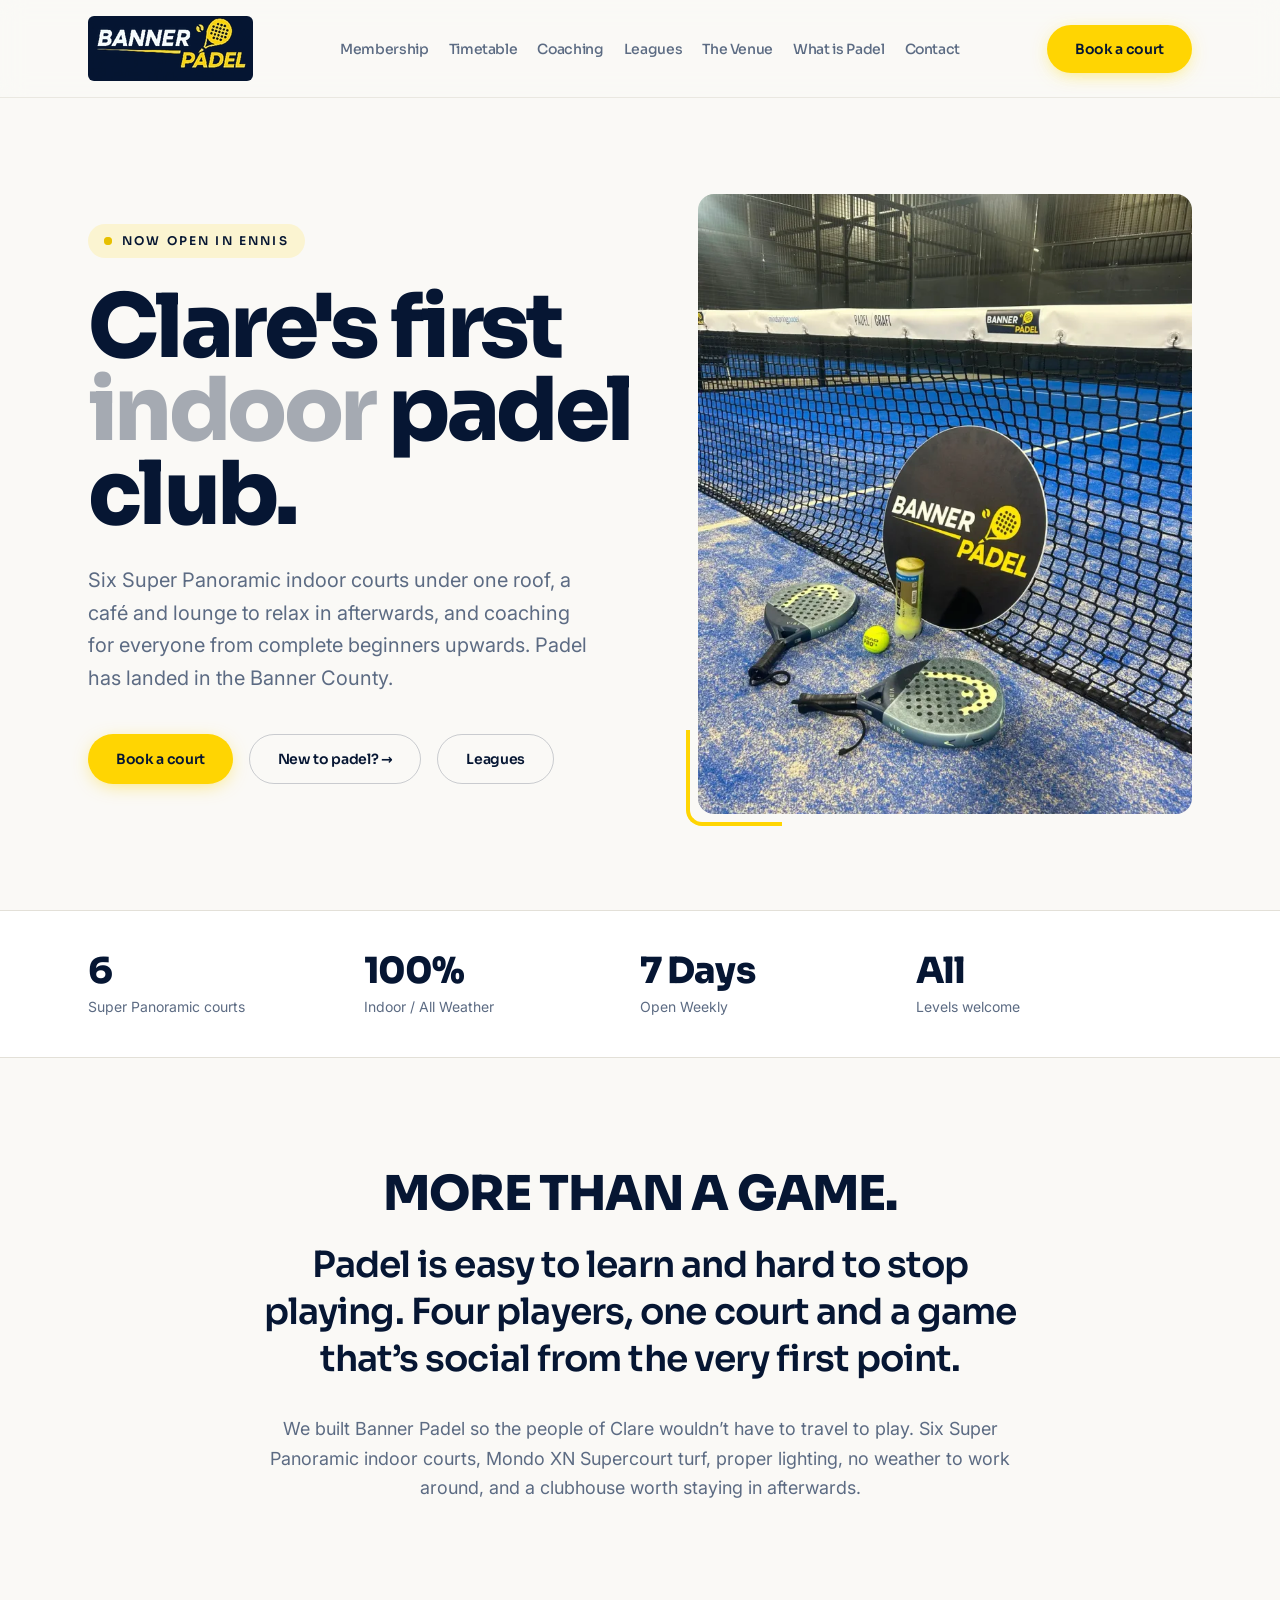
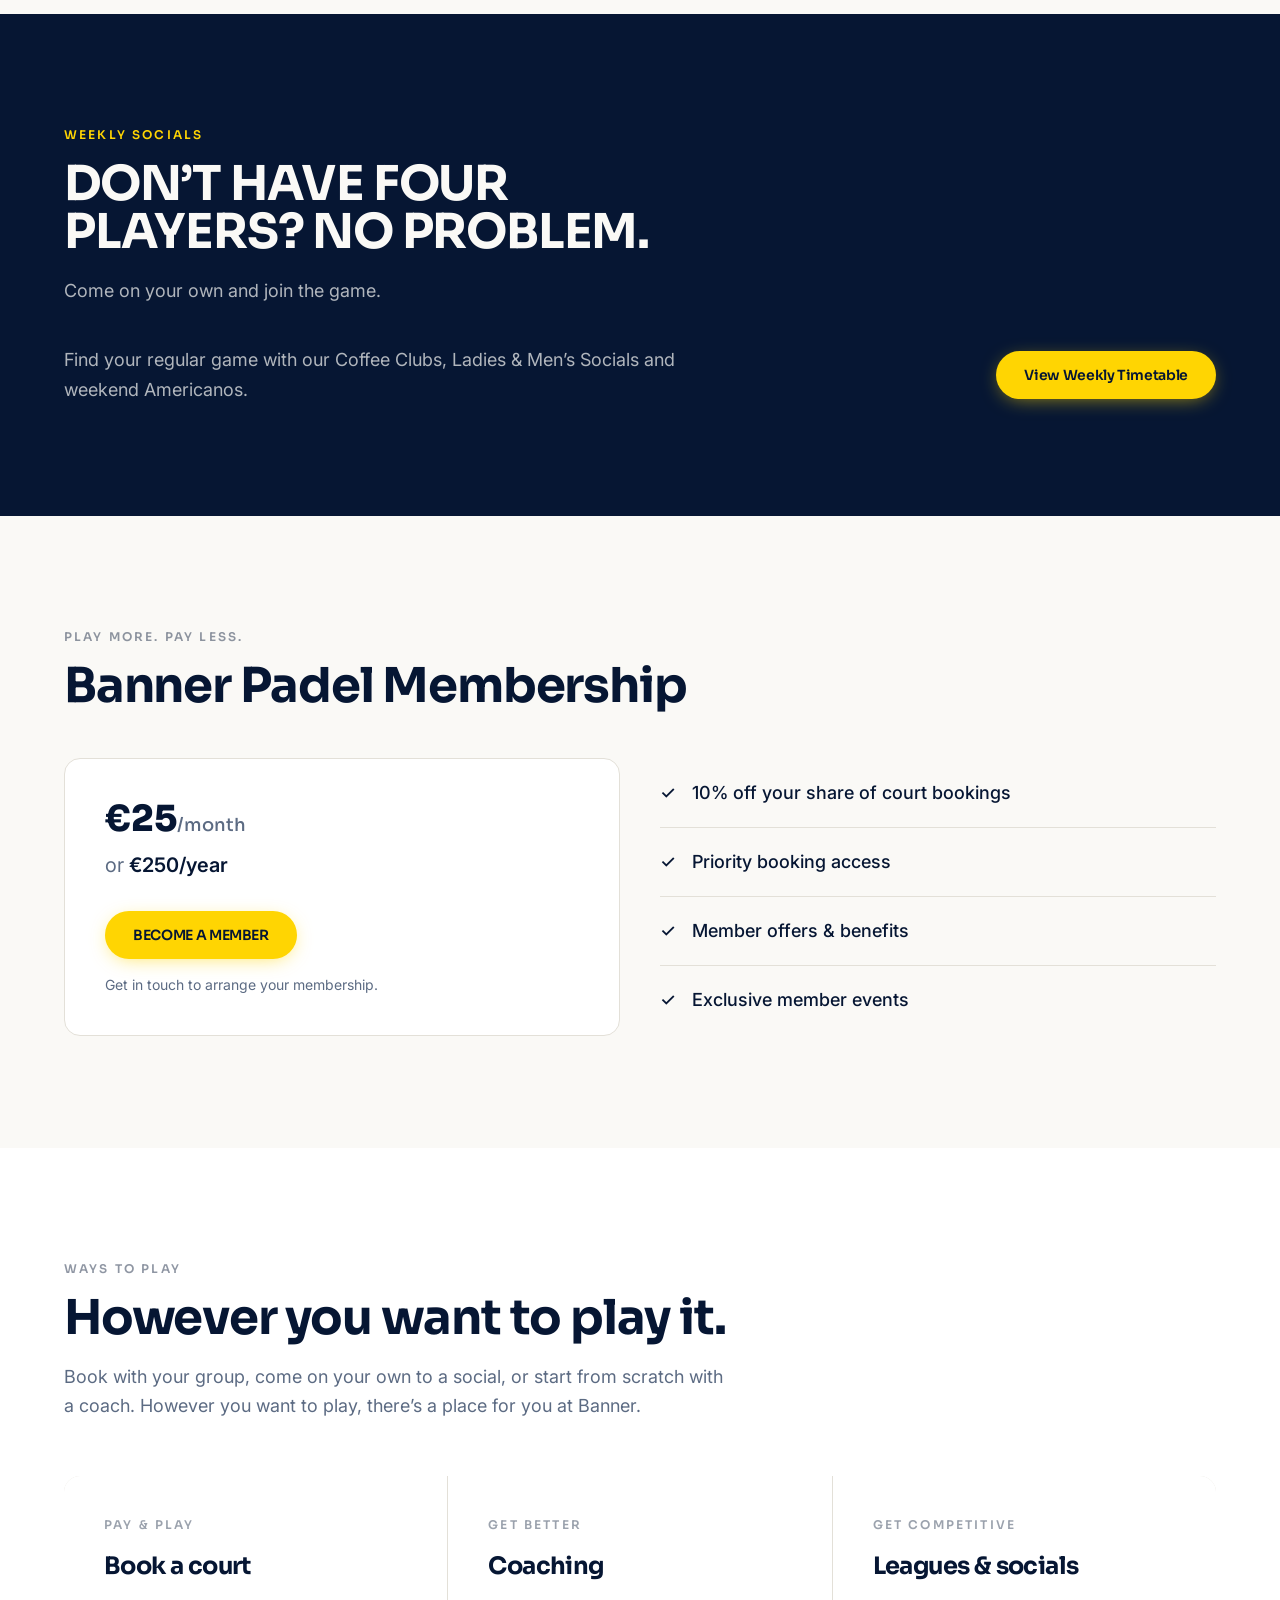
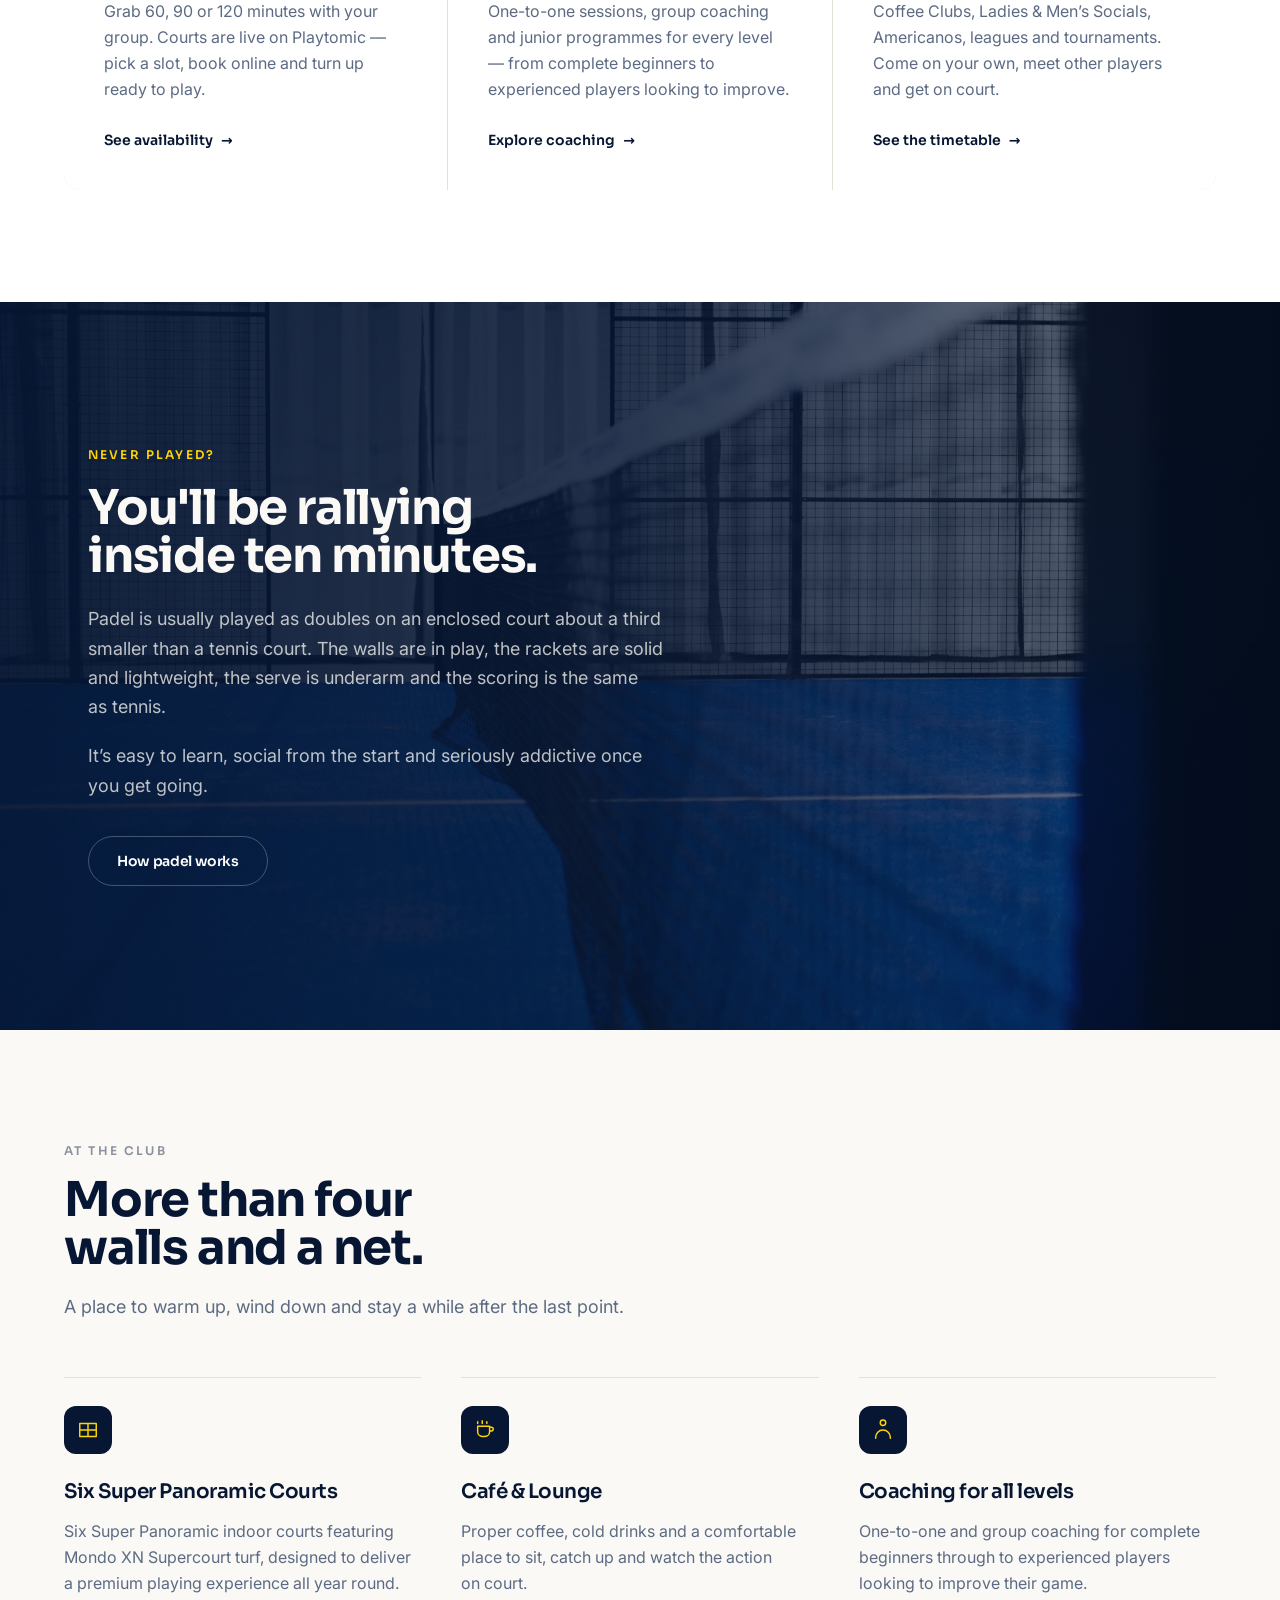
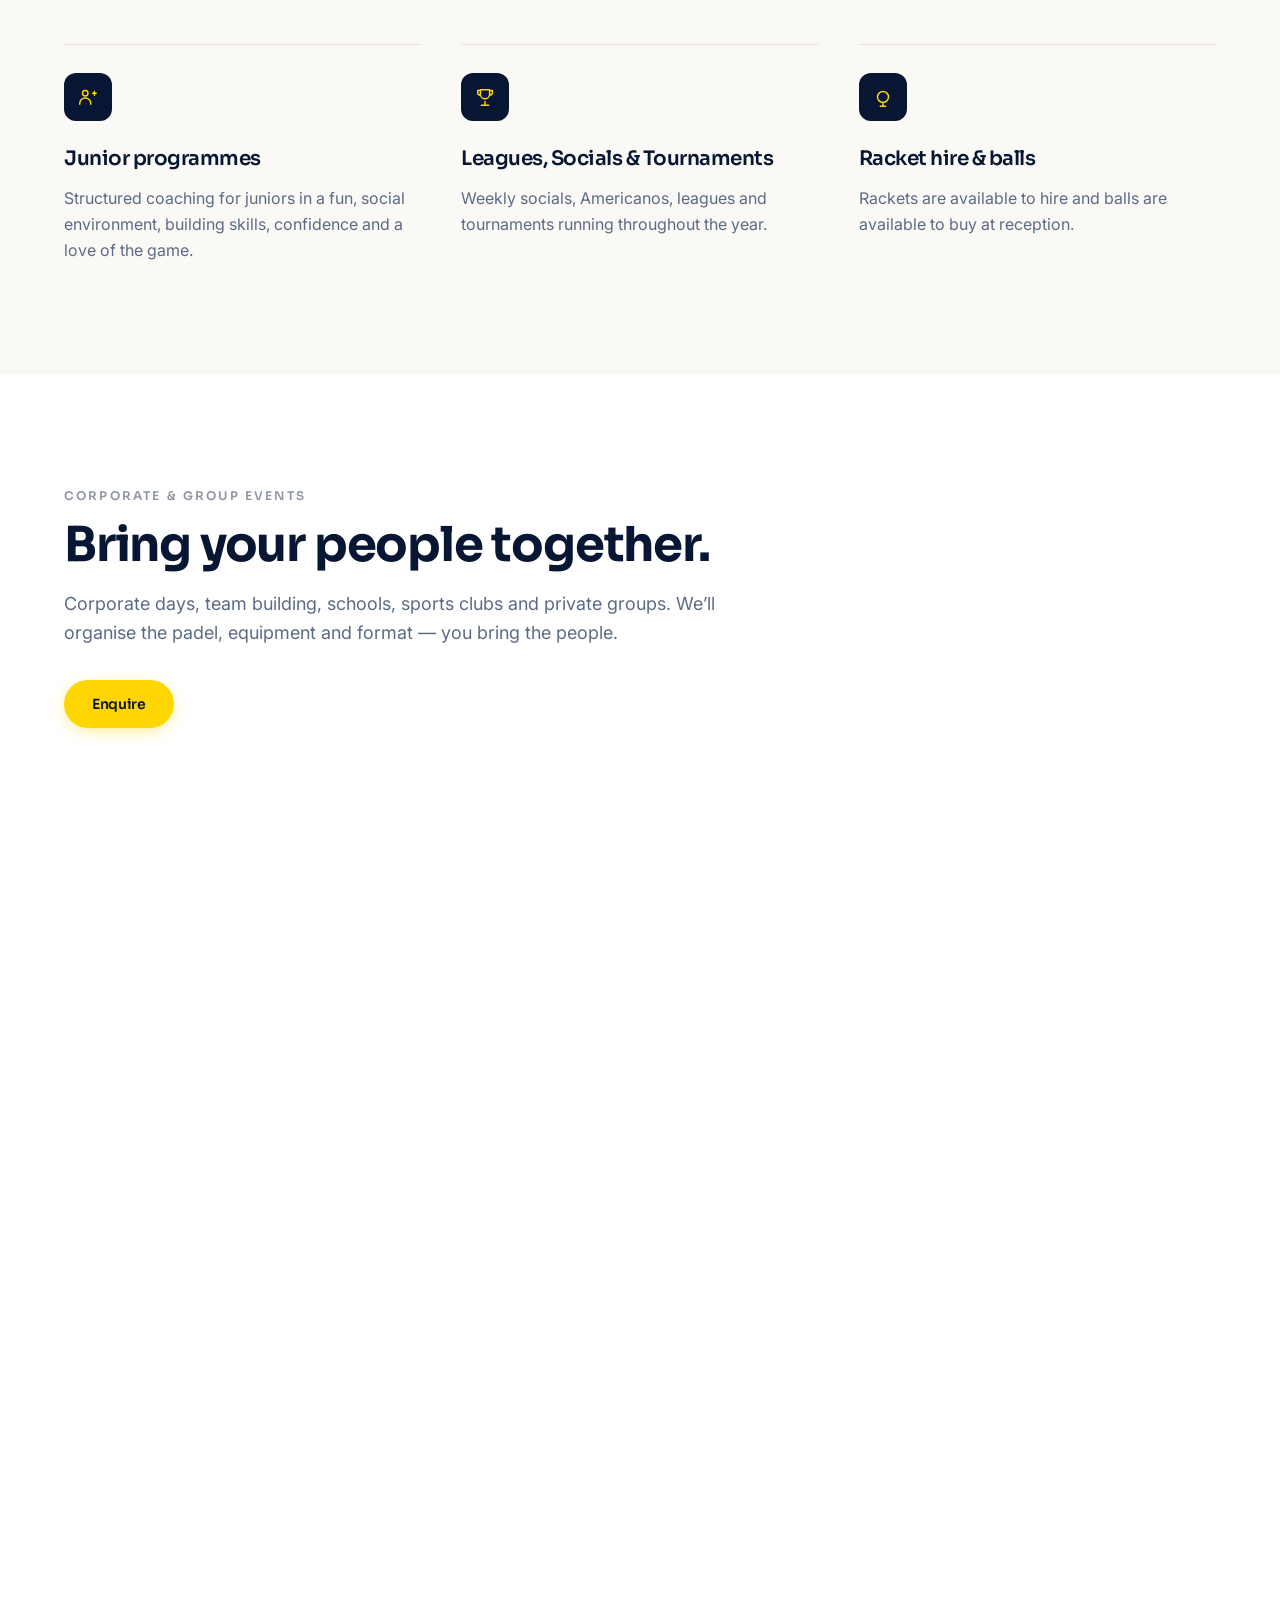
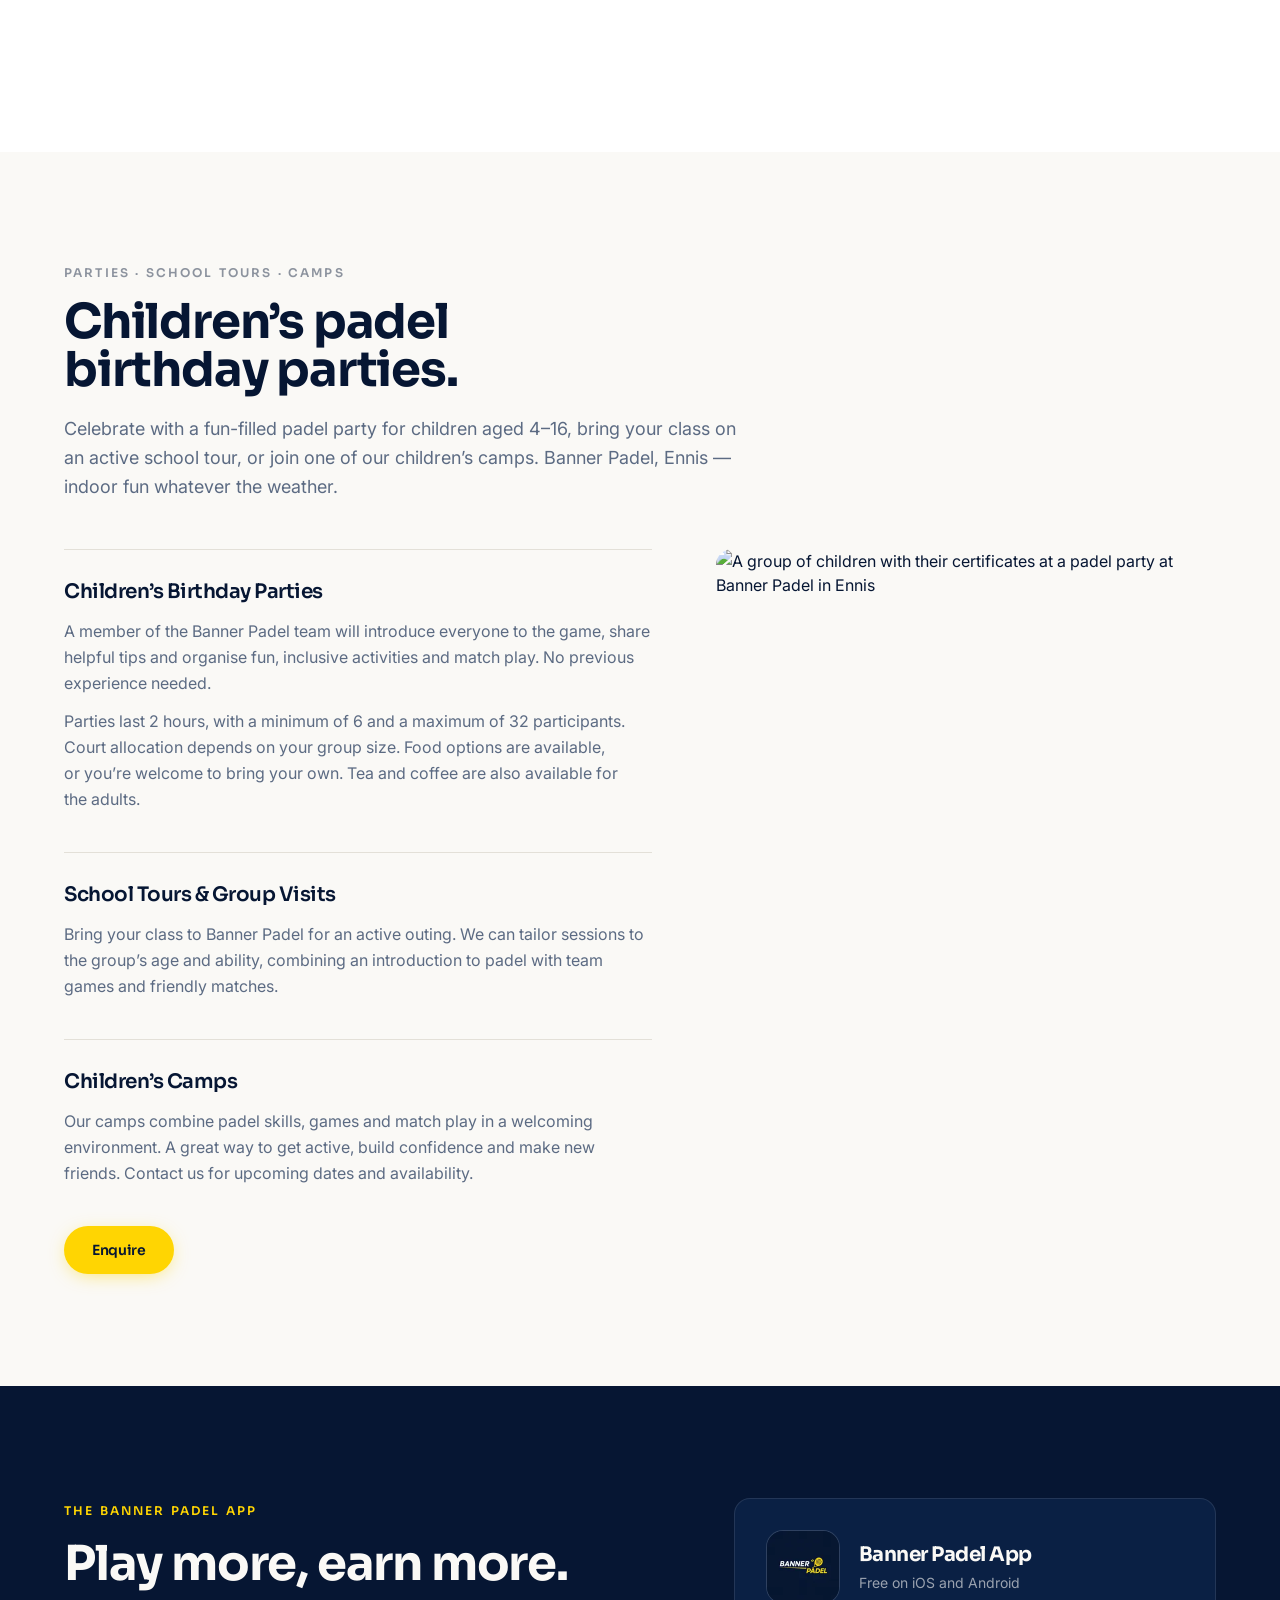
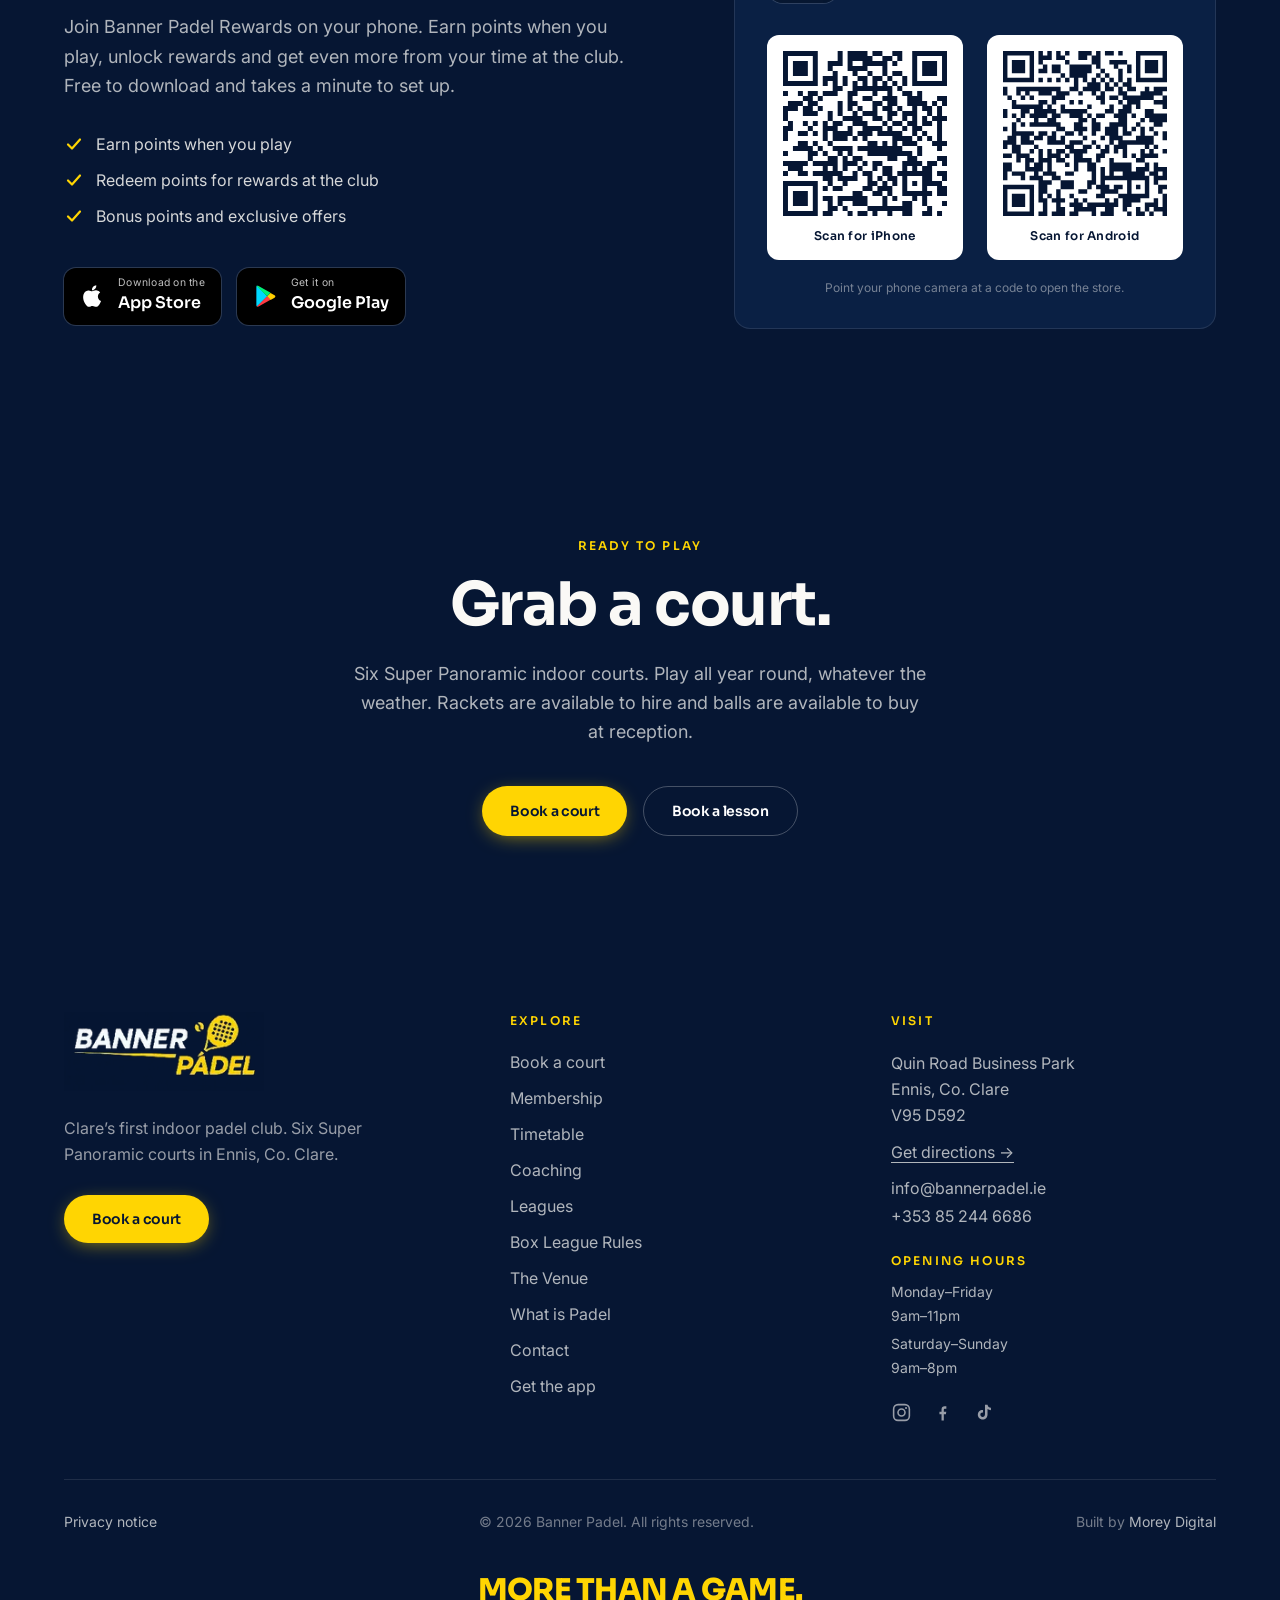
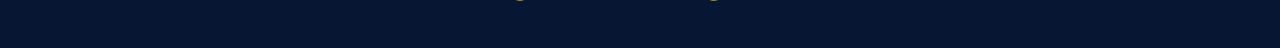
==== commit 117db1da: "Update homepage with kids parties section" ====
--- a/index.html
+++ b/index.html
@@ -1 +1,2 @@
-<!DOCTYPE html><html lang="en-IE"><head><meta charset="utf-8"><meta name="viewport" content="width=device-width, initial-scale=1"><title>Banner Padel — Clare&#39;s first indoor padel club, Ennis</title><meta name="description" content="Banner Padel is Clare's first indoor padel club. Six Super Panoramic indoor courts in Ennis, with coaching, a café and lounge, leagues and social nights. Book online."><link rel="canonical" href="https://bannerpadel.ie/"><link rel="icon" type="image/svg+xml" href="/favicon.svg"><meta property="og:site_name" content="Banner Padel"><meta property="og:title" content="Banner Padel — Clare's first indoor padel club, Ennis"><meta property="og:description" content="Banner Padel is Clare's first indoor padel club. Six Super Panoramic indoor courts in Ennis, with coaching, a café and lounge, leagues and social nights. Book online."><meta property="og:type" content="website"><meta property="og:url" content="https://bannerpadel.ie/"><meta property="og:locale" content="en_IE"><meta property="og:image" content="https://bannerpadel.ie/social-share.png"><meta property="og:image:width" content="1200"><meta property="og:image:height" content="630"><meta property="og:image:type" content="image/png"><meta property="og:image:alt" content="Banner Padel — indoor padel in Ennis, Co. Clare"><meta name="twitter:image" content="https://bannerpadel.ie/social-share.png"><meta name="twitter:image:alt" content="Banner Padel — indoor padel in Ennis, Co. Clare"><meta name="twitter:card" content="summary_large_image"><link rel="preconnect" href="https://fonts.googleapis.com"><link rel="preconnect" href="https://fonts.gstatic.com" crossorigin><link href="https://fonts.googleapis.com/css2?family=Sora:wght@400;600;700;800&family=Inter:wght@400;500;600&display=swap" rel="stylesheet"><script type="application/ld+json">{"@context":"https://schema.org","@type":"SportsActivityLocation","name":"Banner Padel","description":"Clare's first indoor padel club","url":"https://bannerpadel.ie","email":"info@bannerpadel.ie","telephone":"+353 85 244 6686","openingHoursSpecification":[{"@type":"OpeningHoursSpecification","dayOfWeek":["https://schema.org/Monday","https://schema.org/Tuesday","https://schema.org/Wednesday","https://schema.org/Thursday","https://schema.org/Friday"],"opens":"09:00","closes":"23:00"},{"@type":"OpeningHoursSpecification","dayOfWeek":["https://schema.org/Saturday","https://schema.org/Sunday"],"opens":"09:00","closes":"20:00"}],"image":"https://bannerpadel.ie/social-share.png","hasMap":"https://maps.google.com/?cid=10938682595280522135","address":{"@type":"PostalAddress","streetAddress":"Quin Road Business Park","postalCode":"V95 D592","addressLocality":"Ennis","addressRegion":"Co. Clare","addressCountry":"IE"},"sameAs":["https://www.facebook.com/bannerpadel","https://www.instagram.com/bannerpadel","https://www.tiktok.com/@bannerpadel"]}</script><link rel="stylesheet" href="/_astro/Layout.BHSgSZDn.css"></head><body><a href="#main" class="sr-only focus:not-sr-only focus:absolute focus:left-4 focus:top-4 focus:z-[60] focus:rounded-full focus:bg-navy focus:px-5 focus:py-3 focus:text-bone">Skip to content</a><header id="site-header" class="sticky top-0 z-50 border-b border-line/70 bg-bone/85 backdrop-blur-md transition-shadow duration-300"><div class="mx-auto flex max-w-6xl items-center justify-between gap-6 px-6 py-4"><a href="/" class="flex shrink-0 items-center gap-3" aria-label="Banner Padel — home"><img src="/_astro/banner-padel-logo-wordmark.DFg-VL1P_2nq6gw.webp" srcset="/_astro/banner-padel-logo-wordmark.DFg-VL1P_2nq6gw.webp 1x, /_astro/banner-padel-logo-wordmark.DFg-VL1P_1RrCAB.webp 2x" alt="Banner Padel" loading="eager" decoding="async" width="165" height="65" class="h-auto w-[140px] rounded-md bg-navy sm:w-[165px]"></a><nav aria-label="Main" class="hidden items-center gap-5 lg:flex"><a href="/#membership" class="font-display text-sm font-medium tracking-tight transition-colors text-muted hover:text-navy">Membership</a><a href="/timetable/" class="font-display text-sm font-medium tracking-tight transition-colors text-muted hover:text-navy">Timetable</a><a href="/coaching/" class="font-display text-sm font-medium tracking-tight transition-colors text-muted hover:text-navy">Coaching</a><a href="https://league.bannerpadel.ie" class="font-display text-sm font-medium tracking-tight transition-colors text-muted hover:text-navy">Leagues</a><a href="/venue/" class="font-display text-sm font-medium tracking-tight transition-colors text-muted hover:text-navy">The Venue</a><a href="/what-is-padel/" class="font-display text-sm font-medium tracking-tight transition-colors text-muted hover:text-navy">What is Padel</a><a href="/contact/" class="font-display text-sm font-medium tracking-tight transition-colors text-muted hover:text-navy">Contact</a></nav><div class="flex items-center gap-3"><div class="hidden sm:block"><a href="https://playtomic.com/clubs/banner-padel" class="inline-flex items-center justify-center gap-2 rounded-full px-7 py-3.5 font-display text-sm font-semibold tracking-tight transition-all duration-200 hover:-translate-y-0.5 active:translate-y-0 bg-saffron text-navy hover:bg-saffron-600 shadow-[0_4px_20px_-6px_rgba(255,213,2,0.7)] px-6 py-3">Book a court</a></div><button type="button" id="menu-toggle" class="grid h-11 w-11 place-items-center rounded-full border border-navy/15 text-navy lg:hidden" aria-expanded="false" aria-controls="mobile-menu" aria-label="Open menu"><svg width="20" height="20" viewBox="0 0 20 20" fill="none" stroke="currentColor" stroke-width="1.8" aria-hidden="true"><path d="M3 6h14M3 10h14M3 14h14"></path></svg></button></div></div><div id="mobile-menu" hidden class="border-t border-line bg-bone lg:hidden"><nav aria-label="Mobile" class="mx-auto flex max-w-6xl flex-col px-6 py-3"><a href="/#membership" class="border-b border-line/70 py-4 font-display text-lg font-semibold tracking-tight text-navy last:border-0">Membership</a><a href="/timetable/" class="border-b border-line/70 py-4 font-display text-lg font-semibold tracking-tight text-navy last:border-0">Timetable</a><a href="/coaching/" class="border-b border-line/70 py-4 font-display text-lg font-semibold tracking-tight text-navy last:border-0">Coaching</a><a href="https://league.bannerpadel.ie" class="border-b border-line/70 py-4 font-display text-lg font-semibold tracking-tight text-navy last:border-0">Leagues</a><a href="/venue/" class="border-b border-line/70 py-4 font-display text-lg font-semibold tracking-tight text-navy last:border-0">The Venue</a><a href="/what-is-padel/" class="border-b border-line/70 py-4 font-display text-lg font-semibold tracking-tight text-navy last:border-0">What is Padel</a><a href="/contact/" class="border-b border-line/70 py-4 font-display text-lg font-semibold tracking-tight text-navy last:border-0">Contact</a><a href="https://playtomic.com/clubs/banner-padel" class="inline-flex items-center justify-center gap-2 rounded-full px-7 py-3.5 font-display text-sm font-semibold tracking-tight transition-all duration-200 hover:-translate-y-0.5 active:translate-y-0 bg-saffron text-navy hover:bg-saffron-600 shadow-[0_4px_20px_-6px_rgba(255,213,2,0.7)] my-4">Book a court</a></nav></div></header><script type="module">var e=document.getElementById(`menu-toggle`),t=document.getElementById(`mobile-menu`);e?.addEventListener(`click`,()=>{let n=e.getAttribute(`aria-expanded`)===`true`;e.setAttribute(`aria-expanded`,String(!n)),e.setAttribute(`aria-label`,n?`Open menu`:`Close menu`),t&&(t.hidden=n)}),t?.querySelectorAll(`a`).forEach(n=>{n.addEventListener(`click`,()=>{t.hidden=!0,e?.setAttribute(`aria-expanded`,`false`),e?.setAttribute(`aria-label`,`Open menu`)})});var n=document.getElementById(`site-header`),r=()=>{n?.classList.toggle(`shadow-[0_1px_24px_-8px_rgba(6,22,51,0.25)]`,window.scrollY>8)};r(),window.addEventListener(`scroll`,r,{passive:!0});</script><main id="main"><section class="relative overflow-hidden bg-bone"><div class="mx-auto grid max-w-6xl gap-12 px-6 py-16 md:py-24 lg:grid-cols-[1.05fr_0.95fr] lg:items-center lg:gap-16"><div><p class="inline-flex items-center gap-2.5 rounded-full bg-saffron/15 px-4 py-2"><span class="relative flex h-2 w-2"><span class="absolute inline-flex h-full w-full animate-ping rounded-full bg-saffron opacity-75"></span><span class="relative inline-flex h-2 w-2 rounded-full bg-saffron-600"></span></span><span class="eyebrow text-navy">Now open in Ennis</span></p><h1 class="mt-7 text-[clamp(2.75rem,7vw,5.5rem)] font-extrabold leading-[0.95] tracking-[-0.04em]">Clare's first<br><span class="text-navy/35">indoor</span> padel club.</h1><p class="mt-7 max-w-lg text-lg leading-relaxed text-muted md:text-xl">Six Super Panoramic indoor courts under one roof, a café and lounge to relax in afterwards, and coaching for everyone from complete beginners upwards. Padel has landed in the Banner County.</p><div class="mt-10 flex flex-wrap gap-4"><a href="https://playtomic.com/clubs/banner-padel" class="inline-flex items-center justify-center gap-2 rounded-full px-7 py-3.5 font-display text-sm font-semibold tracking-tight transition-all duration-200 hover:-translate-y-0.5 active:translate-y-0 bg-saffron text-navy hover:bg-saffron-600 shadow-[0_4px_20px_-6px_rgba(255,213,2,0.7)] ">Book a court</a><a href="/what-is-padel/" class="inline-flex items-center justify-center gap-2 rounded-full px-7 py-3.5 font-display text-sm font-semibold tracking-tight transition-all duration-200 hover:-translate-y-0.5 active:translate-y-0 border border-navy/20 text-navy hover:border-navy/50 hover:bg-navy/[0.03] ">New to padel? →</a><a href="https://league.bannerpadel.ie" class="inline-flex items-center justify-center gap-2 rounded-full px-7 py-3.5 font-display text-sm font-semibold tracking-tight transition-all duration-200 hover:-translate-y-0.5 active:translate-y-0 border border-navy/20 text-navy hover:border-navy/50 hover:bg-navy/[0.03] ">Leagues</a></div></div><div class="relative"><div class="overflow-hidden rounded-2xl"><img src="/_astro/padel-court-ennis.AcIzSD3L_ZrWOwV.webp" srcset="/_astro/padel-court-ennis.AcIzSD3L_9mf6W.webp 480w, /_astro/padel-court-ennis.AcIzSD3L_2kG9xM.webp 720w, /_astro/padel-court-ennis.AcIzSD3L_2rfR08.webp 1024w" alt="Rackets, balls and the Banner Padel sign at the net of an indoor court in Ennis" sizes="(min-width: 1024px) 46vw, 92vw" loading="eager" fetchpriority="high" decoding="async" width="1280" height="1707" class="h-[440px] w-full object-cover md:h-[560px] lg:h-[620px]"></div><!-- Saffron rule echoing the court's tramlines --><div class="absolute -bottom-3 -left-3 hidden h-24 w-24 rounded-bl-2xl border-b-4 border-l-4 border-saffron lg:block"></div></div></div><!-- Stat strip --><div class="border-y border-line bg-white"><dl class="mx-auto grid max-w-6xl grid-cols-2 gap-y-8 px-6 py-10 md:grid-cols-4"><div class="reveal"><dt class="sr-only">Super Panoramic courts</dt><dd><span class="block font-display text-3xl font-extrabold tracking-tight md:text-4xl">6</span><span class="mt-1.5 block text-sm text-muted">Super Panoramic courts</span></dd></div><div class="reveal"><dt class="sr-only">Indoor / All Weather</dt><dd><span class="block font-display text-3xl font-extrabold tracking-tight md:text-4xl">100%</span><span class="mt-1.5 block text-sm text-muted">Indoor / All Weather</span></dd></div><div class="reveal"><dt class="sr-only">Open Weekly</dt><dd><span class="block font-display text-3xl font-extrabold tracking-tight md:text-4xl">7 Days</span><span class="mt-1.5 block text-sm text-muted">Open Weekly</span></dd></div><div class="reveal"><dt class="sr-only">Levels welcome</dt><dd><span class="block font-display text-3xl font-extrabold tracking-tight md:text-4xl">All</span><span class="mt-1.5 block text-sm text-muted">Levels welcome</span></dd></div></dl></div></section><section class="bg-bone text-navy px-6 py-20 md:py-28 "><div class="mx-auto max-w-6xl"><div class="reveal mx-auto max-w-3xl text-center"><h2 class="mb-6 text-4xl font-extrabold tracking-tight md:text-5xl">MORE THAN A GAME.</h2><p class="text-[clamp(1.5rem,3.2vw,2.25rem)] font-display font-semibold leading-[1.3] tracking-tight">Padel is easy to learn and hard to stop playing. Four players, one court and a game that’s social from the very first point.</p><p class="mt-8 text-lg leading-relaxed text-muted">We built Banner Padel so the people of Clare wouldn’t have to travel to play. Six Super Panoramic indoor courts, Mondo XN Supercourt turf, proper lighting, no weather to work around, and a clubhouse worth staying in afterwards.</p></div></div></section><section id="socials" class="bg-navy text-bone px-6 py-20 md:py-28 "><div class="mx-auto max-w-6xl"><header class="reveal max-w-2xl"><p class="eyebrow mb-4 text-saffron">Weekly socials</p><h2 class="text-4xl font-bold tracking-tight md:text-5xl">DON’T HAVE FOUR PLAYERS? NO PROBLEM.</h2><p class="mt-5 text-lg leading-relaxed text-bone/70">Come on your own and join the game.</p></header><div class="reveal mt-10 grid gap-8 md:grid-cols-[1fr_auto] md:items-center"><p class="max-w-2xl text-lg leading-relaxed text-bone/70">Find your regular game with our Coffee Clubs, Ladies &amp; Men’s Socials, Friday Night Padel &amp; Pizza and weekend Americanos.</p><a href="/timetable/" class="inline-flex items-center justify-center gap-2 rounded-full px-7 py-3.5 font-display text-sm font-semibold tracking-tight transition-all duration-200 hover:-translate-y-0.5 active:translate-y-0 bg-saffron text-navy hover:bg-saffron-600 shadow-[0_4px_20px_-6px_rgba(255,213,2,0.7)] ">View Weekly Timetable</a></div></div></section><section id="membership" class="bg-bone text-navy px-6 py-20 md:py-28 "><div class="mx-auto max-w-6xl"><header class="reveal max-w-2xl"><p class="eyebrow mb-4 text-navy/45">PLAY MORE. PAY LESS.</p><h2 class="text-4xl font-bold tracking-tight md:text-5xl">Banner Padel Membership</h2></header><div class="mt-12 grid gap-10 md:grid-cols-2 md:items-center"><div class="reveal rounded-2xl border border-line bg-white p-8 md:p-10"><p class="font-display text-4xl font-extrabold">€25<span class="text-lg font-medium text-muted">/month</span></p><p class="mt-3 text-xl text-muted">or <strong class="font-semibold text-navy">€250/year</strong></p><div class="mt-8"><a href="/contact/?topic=membership#enquiry" class="inline-flex items-center justify-center gap-2 rounded-full px-7 py-3.5 font-display text-sm font-semibold tracking-tight transition-all duration-200 hover:-translate-y-0.5 active:translate-y-0 bg-saffron text-navy hover:bg-saffron-600 shadow-[0_4px_20px_-6px_rgba(255,213,2,0.7)] ">BECOME A MEMBER</a></div><p class="mt-4 text-sm text-muted">Get in touch to arrange your membership.</p></div><ul class="reveal divide-y divide-line text-lg font-medium"><li class="flex gap-4 py-5"><span aria-hidden="true" class="text-navy">✓</span>10% off your share of court bookings</li><li class="flex gap-4 py-5"><span aria-hidden="true" class="text-navy">✓</span>Priority booking access</li><li class="flex gap-4 py-5"><span aria-hidden="true" class="text-navy">✓</span>Member offers &amp; benefits</li><li class="flex gap-4 py-5"><span aria-hidden="true" class="text-navy">✓</span>Exclusive member events</li></ul></div></div></section><section id="book" class="bg-white text-navy px-6 py-20 md:py-28 "><div class="mx-auto max-w-6xl"><header class="reveal max-w-2xl"><p class="eyebrow mb-4 text-navy/45">Ways to play</p><h2 class="text-4xl font-bold tracking-tight md:text-5xl">However you want to play it.</h2><p class="mt-5 text-lg leading-relaxed text-muted">Book with your group, come on your own to a social, or start from scratch with a coach. However you want to play, there’s a place for you at Banner.</p></header><div class="mt-14 grid gap-px overflow-hidden rounded-2xl bg-line md:grid-cols-3"><a href="https://playtomic.com/clubs/banner-padel" class="reveal group flex flex-col bg-white p-8 transition-colors hover:bg-bone md:p-10"><p class="eyebrow text-navy/40">Pay &amp; play</p><h3 class="mt-4 font-display text-2xl font-bold tracking-tight">Book a court</h3><p class="mt-4 flex-1 leading-relaxed text-muted">Grab 60, 90 or 120 minutes with your group. Courts are live on Playtomic — pick a slot, book online and turn up ready to play.</p><span class="mt-7 inline-flex items-center gap-2 font-display text-sm font-semibold text-navy">See availability<span class="transition-transform duration-200 group-hover:translate-x-1">→</span></span></a><a href="/coaching/" class="reveal group flex flex-col bg-white p-8 transition-colors hover:bg-bone md:p-10"><p class="eyebrow text-navy/40">Get better</p><h3 class="mt-4 font-display text-2xl font-bold tracking-tight">Coaching</h3><p class="mt-4 flex-1 leading-relaxed text-muted">One-to-one sessions, group coaching and junior programmes for every level — from complete beginners to experienced players looking to improve.</p><span class="mt-7 inline-flex items-center gap-2 font-display text-sm font-semibold text-navy">Explore coaching<span class="transition-transform duration-200 group-hover:translate-x-1">→</span></span></a><a href="/timetable/" class="reveal group flex flex-col bg-white p-8 transition-colors hover:bg-bone md:p-10"><p class="eyebrow text-navy/40">Get competitive</p><h3 class="mt-4 font-display text-2xl font-bold tracking-tight">Leagues &amp; socials</h3><p class="mt-4 flex-1 leading-relaxed text-muted">Coffee Clubs, Ladies &amp; Men’s Socials, Americanos, Padel &amp; Pizza, leagues and tournaments. Come on your own, meet other players and get on court.</p><span class="mt-7 inline-flex items-center gap-2 font-display text-sm font-semibold text-navy">See the timetable<span class="transition-transform duration-200 group-hover:translate-x-1">→</span></span></a></div></div></section><section class="relative isolate overflow-hidden"><img src="/_astro/padel-net.D68K4fOt_Z1M8NOH.webp" srcset="/_astro/padel-net.D68K4fOt_ZJ8vqD.webp 720w, /_astro/padel-net.D68K4fOt_Z27iec9.webp 1200w, /_astro/padel-net.D68K4fOt_Z1M8NOH.webp 1920w" alt="The net inside an enclosed padel court" sizes="100vw" loading="lazy" decoding="async" width="1920" height="1441" class="absolute inset-0 -z-10 h-full w-full object-cover"><div class="absolute inset-0 -z-10 bg-gradient-to-r from-navy/95 via-navy/85 to-navy/55"></div><div class="mx-auto max-w-6xl px-6 py-28 md:py-36"><div class="reveal max-w-xl text-bone"><p class="eyebrow mb-5 text-saffron">Never played?</p><h2 class="text-4xl font-bold tracking-tight md:text-5xl">You'll be rallying inside ten minutes.</h2><p class="mt-6 text-lg leading-relaxed text-bone/75">Padel is usually played as doubles on an enclosed court about a third smaller than a tennis court. The walls are in play, the rackets are solid and lightweight, the serve is underarm and the scoring is the same as tennis.</p><p class="mt-5 text-lg leading-relaxed text-bone/75">It’s easy to learn, social from the start and seriously addictive once you get going.</p><div class="mt-9"><a href="/what-is-padel/" class="inline-flex items-center justify-center gap-2 rounded-full px-7 py-3.5 font-display text-sm font-semibold tracking-tight transition-all duration-200 hover:-translate-y-0.5 active:translate-y-0 border border-white/25 text-white hover:border-white/60 hover:bg-white/10 ">How padel works</a></div></div></div></section><section class="bg-bone text-navy px-6 py-20 md:py-28 "><div class="mx-auto max-w-6xl"><header class="reveal max-w-2xl"><p class="eyebrow mb-4 text-navy/45">At the club</p><h2 class="text-4xl font-bold tracking-tight md:text-5xl">More than four walls and a net.</h2><p class="mt-5 text-lg leading-relaxed text-muted">A place to warm up, wind down and stay a while after the last point.</p></header><div class="mt-14 grid gap-x-10 gap-y-12 sm:grid-cols-2 lg:grid-cols-3"><div class="reveal group border-t border-line pt-7"><div class="mb-6 grid h-12 w-12 place-items-center rounded-xl bg-navy text-saffron transition-transform duration-300 group-hover:-translate-y-1"><svg viewBox="0 0 24 24" width="22" height="22" fill="none" stroke="currentColor" stroke-width="1.6" stroke-linecap="round" stroke-linejoin="round" aria-hidden="true"><path d="M3 5h18v14H3zM12 5v14M3 12h18"></path></svg></div><h3 class="font-display text-xl font-semibold tracking-tight">Six Super Panoramic Courts</h3><p class="mt-3 leading-relaxed text-muted">Six Super Panoramic indoor courts featuring Mondo XN Supercourt turf, designed to deliver a premium playing experience all year round.</p></div><div class="reveal group border-t border-line pt-7"><div class="mb-6 grid h-12 w-12 place-items-center rounded-xl bg-navy text-saffron transition-transform duration-300 group-hover:-translate-y-1"><svg viewBox="0 0 24 24" width="22" height="22" fill="none" stroke="currentColor" stroke-width="1.6" stroke-linecap="round" stroke-linejoin="round" aria-hidden="true"><path d="M4 8h13v6a5 5 0 01-5 5H9a5 5 0 01-5-5zM17 9h2a2 2 0 010 4h-2M4 3v2M9 2v3M14 3v2"></path></svg></div><h3 class="font-display text-xl font-semibold tracking-tight">Café &amp; Lounge</h3><p class="mt-3 leading-relaxed text-muted">Proper coffee, cold drinks and a comfortable place to sit, catch up and watch the action on court.</p></div><div class="reveal group border-t border-line pt-7"><div class="mb-6 grid h-12 w-12 place-items-center rounded-xl bg-navy text-saffron transition-transform duration-300 group-hover:-translate-y-1"><svg viewBox="0 0 24 24" width="22" height="22" fill="none" stroke="currentColor" stroke-width="1.6" stroke-linecap="round" stroke-linejoin="round" aria-hidden="true"><path d="M12 7a3 3 0 100-6 3 3 0 000 6zM4 21v-1a8 8 0 0116 0v1"></path></svg></div><h3 class="font-display text-xl font-semibold tracking-tight">Coaching for all levels</h3><p class="mt-3 leading-relaxed text-muted">One-to-one and group coaching for complete beginners through to experienced players looking to improve their game.</p></div><div class="reveal group border-t border-line pt-7"><div class="mb-6 grid h-12 w-12 place-items-center rounded-xl bg-navy text-saffron transition-transform duration-300 group-hover:-translate-y-1"><svg viewBox="0 0 24 24" width="22" height="22" fill="none" stroke="currentColor" stroke-width="1.6" stroke-linecap="round" stroke-linejoin="round" aria-hidden="true"><path d="M9 11a3 3 0 100-6 3 3 0 000 6zM3 20v-1a6 6 0 0112 0v1M17 8h4M19 6v4"></path></svg></div><h3 class="font-display text-xl font-semibold tracking-tight">Junior programmes</h3><p class="mt-3 leading-relaxed text-muted">Structured coaching for juniors in a fun, social environment, building skills, confidence and a love of the game.</p></div><div class="reveal group border-t border-line pt-7"><div class="mb-6 grid h-12 w-12 place-items-center rounded-xl bg-navy text-saffron transition-transform duration-300 group-hover:-translate-y-1"><svg viewBox="0 0 24 24" width="22" height="22" fill="none" stroke="currentColor" stroke-width="1.6" stroke-linecap="round" stroke-linejoin="round" aria-hidden="true"><path d="M8 21h8M12 17v4M7 4h10v5a5 5 0 01-10 0zM7 5H4v2a3 3 0 003 3M17 5h3v2a3 3 0 01-3 3"></path></svg></div><h3 class="font-display text-xl font-semibold tracking-tight">Leagues, Socials &amp; Tournaments</h3><p class="mt-3 leading-relaxed text-muted">Weekly socials, Americanos, leagues and tournaments running throughout the year.</p></div><div class="reveal group border-t border-line pt-7"><div class="mb-6 grid h-12 w-12 place-items-center rounded-xl bg-navy text-saffron transition-transform duration-300 group-hover:-translate-y-1"><svg viewBox="0 0 24 24" width="22" height="22" fill="none" stroke="currentColor" stroke-width="1.6" stroke-linecap="round" stroke-linejoin="round" aria-hidden="true"><path d="M6 12a6 6 0 1112 0 6 6 0 01-12 0zM12 18v4M9 22h6"></path></svg></div><h3 class="font-display text-xl font-semibold tracking-tight">Racket hire &amp; balls</h3><p class="mt-3 leading-relaxed text-muted">Rackets are available to hire and balls are available to buy at reception.</p></div></div></div></section><section id="corporate-events" class="bg-white text-navy px-6 py-20 md:py-28 "><div class="mx-auto max-w-6xl"><header class="reveal max-w-2xl"><p class="eyebrow mb-4 text-navy/45">Corporate &amp; Group Events</p><h2 class="text-4xl font-bold tracking-tight md:text-5xl">Bring your people together.</h2><p class="mt-5 text-lg leading-relaxed text-muted">Corporate days, team building, schools, sports clubs and private groups. We’ll organise the padel, equipment and format — you bring the people.</p></header><div class="reveal mt-8"><a href="/contact/?topic=groups#enquiry" class="inline-flex items-center justify-center gap-2 rounded-full px-7 py-3.5 font-display text-sm font-semibold tracking-tight transition-all duration-200 hover:-translate-y-0.5 active:translate-y-0 bg-saffron text-navy hover:bg-saffron-600 shadow-[0_4px_20px_-6px_rgba(255,213,2,0.7)] ">Enquire</a></div><img src="/_astro/banner-padel-corporate-group.D8PlUe7w_Z21PY4M.webp" srcset="/_astro/banner-padel-corporate-group.D8PlUe7w_Z1o8U5n.webp 480w, /_astro/banner-padel-corporate-group.D8PlUe7w_Z1euCoE.webp 768w, /_astro/banner-padel-corporate-group.D8PlUe7w_Z21PY4M.webp 1280w" alt="A corporate group with padel rackets gathered at Banner Padel in Ennis" sizes="(min-width: 1200px) 1152px, calc(100vw - 48px)" loading="lazy" decoding="async" width="1280" height="960" class="reveal mt-12 h-auto w-full rounded-2xl"></div></section><section id="app" class="bg-navy px-6 py-20 text-bone md:py-28"><div class="mx-auto grid max-w-6xl items-center gap-14 lg:grid-cols-[1.1fr_0.9fr] lg:gap-20"><div class="reveal"><p class="eyebrow mb-5 text-saffron">The Banner Padel app</p><h2 class="text-4xl font-bold tracking-tight md:text-5xl">Play more, earn more.</h2><p class="mt-6 max-w-xl text-lg leading-relaxed text-bone/70">Join Banner Padel Rewards on your phone. Earn points when you play, unlock rewards and get even more from your time at the club. Free to download and takes a minute to set up.</p><ul class="mt-8 space-y-3"><li class="flex items-start gap-3 text-bone/85"><svg viewBox="0 0 20 20" width="20" height="20" fill="none" stroke="currentColor" stroke-width="2.2" stroke-linecap="round" stroke-linejoin="round" class="mt-0.5 shrink-0 text-saffron" aria-hidden="true"><path d="M4 10.5l4 4 8-9"></path></svg><span>Earn points when you play</span></li><li class="flex items-start gap-3 text-bone/85"><svg viewBox="0 0 20 20" width="20" height="20" fill="none" stroke="currentColor" stroke-width="2.2" stroke-linecap="round" stroke-linejoin="round" class="mt-0.5 shrink-0 text-saffron" aria-hidden="true"><path d="M4 10.5l4 4 8-9"></path></svg><span>Redeem points for rewards at the club</span></li><li class="flex items-start gap-3 text-bone/85"><svg viewBox="0 0 20 20" width="20" height="20" fill="none" stroke="currentColor" stroke-width="2.2" stroke-linecap="round" stroke-linejoin="round" class="mt-0.5 shrink-0 text-saffron" aria-hidden="true"><path d="M4 10.5l4 4 8-9"></path></svg><span>Bonus points and exclusive offers</span></li></ul><div class="mt-10 flex flex-wrap gap-4"><a href="https://apps.apple.com/ie/app/banner-padel/id6806317013" target="_blank" rel="noopener" class="inline-flex items-center gap-3 rounded-xl bg-black px-4 py-2.5 text-white ring-1 ring-white/15 transition-all duration-200 hover:-translate-y-0.5 hover:ring-white/40" aria-label="Download the Banner Padel app on the App Store"><svg viewBox="0 0 24 24" width="26" height="26" fill="currentColor" aria-hidden="true"><path d="M16.5 12.6c0-2.5 2-3.7 2.1-3.8-1.2-1.7-3-1.9-3.6-2-1.5-.2-3 .9-3.8.9-.8 0-2-.9-3.3-.8-1.7 0-3.2 1-4.1 2.5-1.8 3.1-.5 7.6 1.3 10.1.9 1.2 1.9 2.6 3.2 2.5 1.3-.1 1.8-.8 3.3-.8s2 .8 3.3.8c1.4 0 2.3-1.3 3.1-2.5 1-1.4 1.4-2.8 1.4-2.9 0 0-2.7-1-2.9-4zM14 5.2c.7-.8 1.2-2 1-3.2-1 0-2.2.7-2.9 1.5-.6.7-1.2 1.9-1 3.1 1.1.1 2.2-.6 2.9-1.4z"></path></svg><span class="leading-none"><span class="block text-[0.65rem] tracking-wide text-white/75">Download on the</span><span class="mt-0.5 block font-display text-base font-semibold">App Store</span></span></a><a href="https://play.google.com/store/apps/details?id=ir.bannerpadel.app" target="_blank" rel="noopener" class="inline-flex items-center gap-3 rounded-xl bg-black px-4 py-2.5 text-white ring-1 ring-white/15 transition-all duration-200 hover:-translate-y-0.5 hover:ring-white/40" aria-label="Get the Banner Padel app on Google Play"><svg viewBox="0 0 24 24" width="26" height="26" aria-hidden="true"><path fill="#00D7FE" d="M3.6 2.3c-.3.3-.5.8-.5 1.4v16.6c0 .6.2 1.1.5 1.4l.1.1 9.3-9.3v-.2L3.7 2.2l-.1.1z"></path><path fill="#FFCE00" d="M16.1 15.6l-3.1-3.1v-.2l3.1-3.1.1.1 3.7 2.1c1 .6 1 1.6 0 2.2l-3.7 2.1-.1-.1z"></path><path fill="#FF3A44" d="M16.2 15.5L13 12.3 3.6 21.7c.3.4.9.4 1.5.1l11.1-6.3"></path><path fill="#00F076" d="M16.2 9.1L5.1 2.8c-.6-.4-1.2-.3-1.5.1L13 12.3l3.2-3.2z"></path></svg><span class="leading-none"><span class="block text-[0.65rem] tracking-wide text-white/75">Get it on</span><span class="mt-0.5 block font-display text-base font-semibold">Google Play</span></span></a></div></div><!-- Icon on mobile; icon plus scannable codes on desktop --><div class="reveal"><div class="rounded-2xl border border-white/10 bg-navy-700 p-6 md:p-8"><div class="flex items-center gap-5"><img src="/_astro/banner-padel-app-icon.DbJN_afd_Ioe5H.webp" alt loading="lazy" decoding="async" width="144" height="144" class="h-16 w-16 shrink-0 rounded-2xl ring-1 ring-white/15 md:h-[72px] md:w-[72px]"><div><p class="font-display text-xl font-bold tracking-tight">Banner Padel App</p><p class="mt-1 text-sm text-bone/60">Free on iOS and Android</p></div></div><div class="mt-8 hidden gap-6 lg:grid lg:grid-cols-2"><a href="https://apps.apple.com/ie/app/banner-padel/id6806317013" target="_blank" rel="noopener" class="group block rounded-xl bg-white p-4 transition-transform hover:-translate-y-0.5"><img src="/_astro/qr-app-store.COxxxzrG_UwpEd.svg" alt="QR code linking to the Banner Padel app on the App Store" loading="lazy" decoding="async" width="220" height="220" class="h-auto w-full"><p class="mt-3 text-center font-display text-xs font-semibold tracking-wide text-navy">Scan for iPhone</p></a><a href="https://play.google.com/store/apps/details?id=ir.bannerpadel.app" target="_blank" rel="noopener" class="group block rounded-xl bg-white p-4 transition-transform hover:-translate-y-0.5"><img src="/_astro/qr-google-play.Dy3XBGz5_UwpEd.svg" alt="QR code linking to the Banner Padel app on Google Play" loading="lazy" decoding="async" width="220" height="220" class="h-auto w-full"><p class="mt-3 text-center font-display text-xs font-semibold tracking-wide text-navy">Scan for Android</p></a></div><p class="mt-5 hidden text-center text-xs text-bone/45 lg:block">Point your phone camera at a code to open the store.</p></div></div></div></section><section class="bg-navy px-6 py-24 text-bone"><div class="reveal mx-auto max-w-3xl text-center"><p class="eyebrow mb-5 text-saffron">Ready to play</p><h2 class="text-4xl font-bold tracking-tight md:text-6xl">Grab a court.</h2><p class="mx-auto mt-6 max-w-xl text-lg leading-relaxed text-bone/70">Six Super Panoramic indoor courts. Play all year round, whatever the weather. Rackets are available to hire and balls are available to buy at reception.</p><div class="mt-10 flex flex-wrap justify-center gap-4"><a href="https://playtomic.com/clubs/banner-padel" class="inline-flex items-center justify-center gap-2 rounded-full px-7 py-3.5 font-display text-sm font-semibold tracking-tight transition-all duration-200 hover:-translate-y-0.5 active:translate-y-0 bg-saffron text-navy hover:bg-saffron-600 shadow-[0_4px_20px_-6px_rgba(255,213,2,0.7)] ">Book a court</a><a href="/contact/" class="inline-flex items-center justify-center gap-2 rounded-full px-7 py-3.5 font-display text-sm font-semibold tracking-tight transition-all duration-200 hover:-translate-y-0.5 active:translate-y-0 border border-white/25 text-white hover:border-white/60 hover:bg-white/10 ">Book a lesson</a></div></div></section></main><footer class="bg-navy px-6 pt-20 pb-10 text-bone"><div class="mx-auto max-w-6xl"><div class="grid gap-14 border-b border-white/10 pb-14 md:grid-cols-[1.2fr_1fr_1fr]"><div><img src="/_astro/banner-padel-logo-wordmark.DFg-VL1P_hTn8t.webp" alt="Banner Padel" loading="lazy" decoding="async" width="220" height="87" class="h-auto w-[200px]"><p class="mt-6 max-w-xs leading-relaxed text-bone/60">Clare’s first indoor padel club. Six Super Panoramic courts in Ennis, Co. Clare.</p><div class="mt-7"><a href="https://playtomic.com/clubs/banner-padel" class="inline-flex items-center justify-center gap-2 rounded-full px-7 py-3.5 font-display text-sm font-semibold tracking-tight transition-all duration-200 hover:-translate-y-0.5 active:translate-y-0 bg-saffron text-navy hover:bg-saffron-600 shadow-[0_4px_20px_-6px_rgba(255,213,2,0.7)] ">Book a court</a></div></div><div><h2 class="eyebrow mb-5 text-saffron">Explore</h2><ul class="space-y-3"><li><a href="https://playtomic.com/clubs/banner-padel" class="text-bone/70 transition-colors hover:text-saffron">Book a court</a></li><li><a href="/#membership" class="text-bone/70 transition-colors hover:text-saffron">Membership</a></li><li><a href="/timetable/" class="text-bone/70 transition-colors hover:text-saffron">Timetable</a></li><li><a href="/coaching/" class="text-bone/70 transition-colors hover:text-saffron">Coaching</a></li><li><a href="https://league.bannerpadel.ie" class="text-bone/70 transition-colors hover:text-saffron">Leagues</a></li><li><a href="https://league.bannerpadel.ie/box/rules" class="text-bone/70 transition-colors hover:text-saffron">Box League Rules</a></li><li><a href="/venue/" class="text-bone/70 transition-colors hover:text-saffron">The Venue</a></li><li><a href="/what-is-padel/" class="text-bone/70 transition-colors hover:text-saffron">What is Padel</a></li><li><a href="/contact/" class="text-bone/70 transition-colors hover:text-saffron">Contact</a></li><li><a href="/#app" class="text-bone/70 transition-colors hover:text-saffron">Get the app</a></li></ul></div><div><h2 class="eyebrow mb-5 text-saffron">Visit</h2><address class="not-italic leading-relaxed text-bone/70">Quin Road Business Park<br>Ennis, Co. Clare<br>V95 D592</address><a href="https://maps.google.com/?cid=10938682595280522135" target="_blank" rel="noopener" class="mt-3 block text-bone/70 underline underline-offset-4 hover:text-saffron">Get directions →</a><a href="mailto:info@bannerpadel.ie" class="mt-3 block text-bone/70 transition-colors hover:text-saffron">info@bannerpadel.ie</a><a href="tel:+353852446686" class="mt-1 block text-bone/70 transition-colors hover:text-saffron">+353 85 244 6686</a><div class="mt-6"><h2 class="eyebrow mb-3 text-saffron">Opening hours</h2><dl class="space-y-2 text-sm text-bone/70"><div><dt>Monday–Friday</dt><dd class="mt-1">9am–11pm</dd></div><div><dt>Saturday–Sunday</dt><dd class="mt-1">9am–8pm</dd></div></dl></div><div class="mt-6"><div class="flex items-center gap-5"><a href="https://www.instagram.com/bannerpadel" target="_blank" rel="noopener" aria-label="Banner Padel on Instagram" class="transition-colors text-bone/60 hover:text-saffron"><svg viewBox="0 0 24 24" width="21" height="21" fill="none" stroke="currentColor" stroke-width="1.8" aria-hidden="true"><rect x="3" y="3" width="18" height="18" rx="5"></rect><circle cx="12" cy="12" r="4"></circle><circle cx="17.2" cy="6.8" r="1.2" fill="currentColor" stroke="none"></circle></svg></a><a href="https://www.facebook.com/bannerpadel" target="_blank" rel="noopener" aria-label="Banner Padel on Facebook" class="transition-colors text-bone/60 hover:text-saffron"><svg viewBox="0 0 24 24" width="21" height="21" fill="currentColor" aria-hidden="true"><path d="M13.5 21v-7h2.4l.4-3h-2.8V9.1c0-.9.3-1.5 1.6-1.5h1.3V4.9c-.3 0-1.1-.1-2-.1-2.1 0-3.5 1.3-3.5 3.6V11H8.5v3h2.4v7h2.6z"></path></svg></a><a href="https://www.tiktok.com/@bannerpadel" target="_blank" rel="noopener" aria-label="Banner Padel on TikTok" class="transition-colors text-bone/60 hover:text-saffron"><svg viewBox="0 0 24 24" width="21" height="21" fill="currentColor" aria-hidden="true"><path d="M16.6 3c.4 2 1.7 3.4 3.9 3.6v2.8c-1.5 0-2.8-.5-3.9-1.3v6.1c0 3.4-2.4 5.8-5.6 5.8-3 0-5.5-2.4-5.5-5.4 0-3.2 2.7-5.6 6-5.3v2.9c-1.7-.4-3.1.7-3.1 2.4 0 1.4 1.2 2.5 2.6 2.5 1.6 0 2.7-1.2 2.7-3V3h2.9z"></path></svg></a></div></div></div></div><div class="flex flex-col gap-3 pt-8 text-sm text-bone/45 sm:flex-row sm:items-center sm:justify-between"><a href="/privacy/" class="text-bone/70 hover:text-saffron">Privacy notice</a><p>&copy; 2026 Banner Padel. All rights reserved.</p><p>Built by <a href="https://moreydigital.ie" target="_blank" rel="noopener" class="text-bone/70 underline-offset-4 transition-colors hover:text-saffron hover:underline">Morey Digital</a></p></div><p class="mt-10 text-center font-display text-2xl font-extrabold tracking-tight text-saffron sm:text-3xl">MORE THAN A GAME.</p></div></footer><script type="module">var e=document.querySelectorAll(`.reveal`);if(window.matchMedia(`(prefers-reduced-motion: reduce)`).matches||!(`IntersectionObserver`in window))e.forEach(e=>e.classList.add(`is-in`));else{let t=new IntersectionObserver(e=>{e.forEach(e=>{e.isIntersecting&&(e.target.classList.add(`is-in`),t.unobserve(e.target))})},{rootMargin:`0px 0px -10% 0px`,threshold:.1});e.forEach(e=>t.observe(e))}</script></body></html>
+<!DOCTYPE html><html lang="en-IE"><head><meta charset="utf-8"><meta name="viewport" content="width=device-width, initial-scale=1"><title>Banner Padel — Clare&#39;s first indoor padel club, Ennis</title><meta name="description" content="Banner Padel is Clare's first indoor padel club. Six Super Panoramic indoor courts in Ennis, with coaching, a café and lounge, leagues and social nights. Book online."><link rel="canonical" href="https://bannerpadel.ie/"><link rel="icon" type="image/svg+xml" href="/favicon.svg"><meta property="og:site_name" content="Banner Padel"><meta property="og:title" content="Banner Padel — Clare's first indoor padel club, Ennis"><meta property="og:description" content="Banner Padel is Clare's first indoor padel club. Six Super Panoramic indoor courts in Ennis, with coaching, a café and lounge, leagues and social nights. Book online."><meta property="og:type" content="website"><meta property="og:url" content="https://bannerpadel.ie/"><meta property="og:locale" content="en_IE"><meta property="og:image" content="https://bannerpadel.ie/social-share.png"><meta property="og:image:width" content="1200"><meta property="og:image:height" content="630"><meta property="og:image:type" content="image/png"><meta property="og:image:alt" content="Banner Padel — indoor padel in Ennis, Co. Clare"><meta name="twitter:image" content="https://bannerpadel.ie/social-share.png"><meta name="twitter:image:alt" content="Banner Padel — indoor padel in Ennis, Co. Clare"><meta name="twitter:card" content="summary_large_image"><link rel="preconnect" href="https://fonts.googleapis.com"><link rel="preconnect" href="https://fonts.gstatic.com" crossorigin><link href="https://fonts.googleapis.com/css2?family=Sora:wght@400;600;700;800&family=Inter:wght@400;500;600&display=swap" rel="stylesheet"><script type="application/ld+json">{"@context":"https://schema.org","@type":"SportsActivityLocation","name":"Banner Padel","description":"Clare's first indoor padel club","url":"https://bannerpadel.ie","email":"info@bannerpadel.ie","telephone":"+353 85 244 6686","openingHoursSpecification":[{"@type":"OpeningHoursSpecification","dayOfWeek":["https://schema.org/Monday","https://schema.org/Tuesday","https://schema.org/Wednesday","https://schema.org/Thursday","https://schema.org/Friday"],"opens":"09:00","closes":"23:00"},{"@type":"OpeningHoursSpecification","dayOfWeek":["https://schema.org/Saturday","https://schema.org/Sunday"],"opens":"09:00","closes":"20:00"}],"image":"https://bannerpadel.ie/social-share.png","hasMap":"https://maps.google.com/?cid=10938682595280522135","address":{"@type":"PostalAddress","streetAddress":"Quin Road Business Park","postalCode":"V95 D592","addressLocality":"Ennis","addressRegion":"Co. Clare","addressCountry":"IE"},"sameAs":["https://www.facebook.com/bannerpadel","https://www.instagram.com/bannerpadel","https://www.tiktok.com/@bannerpadel"]}</script><link rel="stylesheet" href="/_astro/Layout.BHSgSZDn.css"></head><body><a href="#main" class="sr-only focus:not-sr-only focus:absolute focus:left-4 focus:top-4 focus:z-[60] focus:rounded-full focus:bg-navy focus:px-5 focus:py-3 focus:text-bone">Skip to content</a><header id="site-header" class="sticky top-0 z-50 border-b border-line/70 bg-bone/85 backdrop-blur-md transition-shadow duration-300"><div class="mx-auto flex max-w-6xl items-center justify-between gap-6 px-6 py-4"><a href="/" class="flex shrink-0 items-center gap-3" aria-label="Banner Padel — home"><img src="/_astro/banner-padel-logo-wordmark.DFg-VL1P_2nq6gw.webp" srcset="/_astro/banner-padel-logo-wordmark.DFg-VL1P_2nq6gw.webp 1x, /_astro/banner-padel-logo-wordmark.DFg-VL1P_1RrCAB.webp 2x" alt="Banner Padel" loading="eager" decoding="async" width="165" height="65" class="h-auto w-[140px] rounded-md bg-navy sm:w-[165px]"></a><nav aria-label="Main" class="hidden items-center gap-5 lg:flex"><a href="/#membership" class="font-display text-sm font-medium tracking-tight transition-colors text-muted hover:text-navy">Membership</a><a href="/timetable/" class="font-display text-sm font-medium tracking-tight transition-colors text-muted hover:text-navy">Timetable</a><a href="/coaching/" class="font-display text-sm font-medium tracking-tight transition-colors text-muted hover:text-navy">Coaching</a><a href="https://league.bannerpadel.ie" class="font-display text-sm font-medium tracking-tight transition-colors text-muted hover:text-navy">Leagues</a><a href="/venue/" class="font-display text-sm font-medium tracking-tight transition-colors text-muted hover:text-navy">The Venue</a><a href="/what-is-padel/" class="font-display text-sm font-medium tracking-tight transition-colors text-muted hover:text-navy">What is Padel</a><a href="/contact/" class="font-display text-sm font-medium tracking-tight transition-colors text-muted hover:text-navy">Contact</a></nav><div class="flex items-center gap-3"><div class="hidden sm:block"><a href="https://playtomic.com/clubs/banner-padel" class="inline-flex items-center justify-center gap-2 rounded-full px-7 py-3.5 font-display text-sm font-semibold tracking-tight transition-all duration-200 hover:-translate-y-0.5 active:translate-y-0 bg-saffron text-navy hover:bg-saffron-600 shadow-[0_4px_20px_-6px_rgba(255,213,2,0.7)] px-6 py-3">Book a court</a></div><button type="button" id="menu-toggle" class="grid h-11 w-11 place-items-center rounded-full border border-navy/15 text-navy lg:hidden" aria-expanded="false" aria-controls="mobile-menu" aria-label="Open menu"><svg width="20" height="20" viewBox="0 0 20 20" fill="none" stroke="currentColor" stroke-width="1.8" aria-hidden="true"><path d="M3 6h14M3 10h14M3 14h14"></path></svg></button></div></div><div id="mobile-menu" hidden class="border-t border-line bg-bone lg:hidden"><nav aria-label="Mobile" class="mx-auto flex max-w-6xl flex-col px-6 py-3"><a href="/#membership" class="border-b border-line/70 py-4 font-display text-lg font-semibold tracking-tight text-navy last:border-0">Membership</a><a href="/timetable/" class="border-b border-line/70 py-4 font-display text-lg font-semibold tracking-tight text-navy last:border-0">Timetable</a><a href="/coaching/" class="border-b border-line/70 py-4 font-display text-lg font-semibold tracking-tight text-navy last:border-0">Coaching</a><a href="https://league.bannerpadel.ie" class="border-b border-line/70 py-4 font-display text-lg font-semibold tracking-tight text-navy last:border-0">Leagues</a><a href="/venue/" class="border-b border-line/70 py-4 font-display text-lg font-semibold tracking-tight text-navy last:border-0">The Venue</a><a href="/what-is-padel/" class="border-b border-line/70 py-4 font-display text-lg font-semibold tracking-tight text-navy last:border-0">What is Padel</a><a href="/contact/" class="border-b border-line/70 py-4 font-display text-lg font-semibold tracking-tight text-navy last:border-0">Contact</a><a href="https://playtomic.com/clubs/banner-padel" class="inline-flex items-center justify-center gap-2 rounded-full px-7 py-3.5 font-display text-sm font-semibold tracking-tight transition-all duration-200 hover:-translate-y-0.5 active:translate-y-0 bg-saffron text-navy hover:bg-saffron-600 shadow-[0_4px_20px_-6px_rgba(255,213,2,0.7)] my-4">Book a court</a></nav></div></header><script type="module">var e=document.getElementById(`menu-toggle`),t=document.getElementById(`mobile-menu`);e?.addEventListener(`click`,()=>{let n=e.getAttribute(`aria-expanded`)===`true`;e.setAttribute(`aria-expanded`,String(!n)),e.setAttribute(`aria-label`,n?`Open menu`:`Close menu`),t&&(t.hidden=n)}),t?.querySelectorAll(`a`).forEach(n=>{n.addEventListener(`click`,()=>{t.hidden=!0,e?.setAttribute(`aria-expanded`,`false`),e?.setAttribute(`aria-label`,`Open menu`)})});var n=document.getElementById(`site-header`),r=()=>{n?.classList.toggle(`shadow-[0_1px_24px_-8px_rgba(6,22,51,0.25)]`,window.scrollY>8)};r(),window.addEventListener(`scroll`,r,{passive:!0});</script><main id="main"><section class="relative overflow-hidden bg-bone"><div class="mx-auto grid max-w-6xl gap-12 px-6 py-16 md:py-24 lg:grid-cols-[1.05fr_0.95fr] lg:items-center lg:gap-16"><div><p class="inline-flex items-center gap-2.5 rounded-full bg-saffron/15 px-4 py-2"><span class="relative flex h-2 w-2"><span class="absolute inline-flex h-full w-full animate-ping rounded-full bg-saffron opacity-75"></span><span class="relative inline-flex h-2 w-2 rounded-full bg-saffron-600"></span></span><span class="eyebrow text-navy">Now open in Ennis</span></p><h1 class="mt-7 text-[clamp(2.75rem,7vw,5.5rem)] font-extrabold leading-[0.95] tracking-[-0.04em]">Clare's first<br><span class="text-navy/35">indoor</span> padel club.</h1><p class="mt-7 max-w-lg text-lg leading-relaxed text-muted md:text-xl">Six Super Panoramic indoor courts under one roof, a café and lounge to relax in afterwards, and coaching for everyone from complete beginners upwards. Padel has landed in the Banner County.</p><div class="mt-10 flex flex-wrap gap-4"><a href="https://playtomic.com/clubs/banner-padel" class="inline-flex items-center justify-center gap-2 rounded-full px-7 py-3.5 font-display text-sm font-semibold tracking-tight transition-all duration-200 hover:-translate-y-0.5 active:translate-y-0 bg-saffron text-navy hover:bg-saffron-600 shadow-[0_4px_20px_-6px_rgba(255,213,2,0.7)] ">Book a court</a><a href="/what-is-padel/" class="inline-flex items-center justify-center gap-2 rounded-full px-7 py-3.5 font-display text-sm font-semibold tracking-tight transition-all duration-200 hover:-translate-y-0.5 active:translate-y-0 border border-navy/20 text-navy hover:border-navy/50 hover:bg-navy/[0.03] ">New to padel? →</a><a href="https://league.bannerpadel.ie" class="inline-flex items-center justify-center gap-2 rounded-full px-7 py-3.5 font-display text-sm font-semibold tracking-tight transition-all duration-200 hover:-translate-y-0.5 active:translate-y-0 border border-navy/20 text-navy hover:border-navy/50 hover:bg-navy/[0.03] ">Leagues</a></div></div><div class="relative"><div class="overflow-hidden rounded-2xl"><img src="/_astro/padel-court-ennis.AcIzSD3L_ZrWOwV.webp" srcset="/_astro/padel-court-ennis.AcIzSD3L_9mf6W.webp 480w, /_astro/padel-court-ennis.AcIzSD3L_2kG9xM.webp 720w, /_astro/padel-court-ennis.AcIzSD3L_2rfR08.webp 1024w" alt="Rackets, balls and the Banner Padel sign at the net of an indoor court in Ennis" sizes="(min-width: 1024px) 46vw, 92vw" loading="eager" fetchpriority="high" decoding="async" width="1280" height="1707" class="h-[440px] w-full object-cover md:h-[560px] lg:h-[620px]"></div><!-- Saffron rule echoing the court's tramlines --><div class="absolute -bottom-3 -left-3 hidden h-24 w-24 rounded-bl-2xl border-b-4 border-l-4 border-saffron lg:block"></div></div></div><!-- Stat strip --><div class="border-y border-line bg-white"><dl class="mx-auto grid max-w-6xl grid-cols-2 gap-y-8 px-6 py-10 md:grid-cols-4"><div class="reveal"><dt class="sr-only">Super Panoramic courts</dt><dd><span class="block font-display text-3xl font-extrabold tracking-tight md:text-4xl">6</span><span class="mt-1.5 block text-sm text-muted">Super Panoramic courts</span></dd></div><div class="reveal"><dt class="sr-only">Indoor / All Weather</dt><dd><span class="block font-display text-3xl font-extrabold tracking-tight md:text-4xl">100%</span><span class="mt-1.5 block text-sm text-muted">Indoor / All Weather</span></dd></div><div class="reveal"><dt class="sr-only">Open Weekly</dt><dd><span class="block font-display text-3xl font-extrabold tracking-tight md:text-4xl">7 Days</span><span class="mt-1.5 block text-sm text-muted">Open Weekly</span></dd></div><div class="reveal"><dt class="sr-only">Levels welcome</dt><dd><span class="block font-display text-3xl font-extrabold tracking-tight md:text-4xl">All</span><span class="mt-1.5 block text-sm text-muted">Levels welcome</span></dd></div></dl></div></section><section class="bg-bone text-navy px-6 py-20 md:py-28 "><div class="mx-auto max-w-6xl"><div class="reveal mx-auto max-w-3xl text-center"><h2 class="mb-6 text-4xl font-extrabold tracking-tight md:text-5xl">MORE THAN A GAME.</h2><p class="text-[clamp(1.5rem,3.2vw,2.25rem)] font-display font-semibold leading-[1.3] tracking-tight">Padel is easy to learn and hard to stop playing. Four players, one court and a game that’s social from the very first point.</p><p class="mt-8 text-lg leading-relaxed text-muted">We built Banner Padel so the people of Clare wouldn’t have to travel to play. Six Super Panoramic indoor courts, Mondo XN Supercourt turf, proper lighting, no weather to work around, and a clubhouse worth staying in afterwards.</p></div></div></section><section id="socials" class="bg-navy text-bone px-6 py-20 md:py-28 "><div class="mx-auto max-w-6xl"><header class="reveal max-w-2xl"><p class="eyebrow mb-4 text-saffron">Weekly socials</p><h2 class="text-4xl font-bold tracking-tight md:text-5xl">DON’T HAVE FOUR PLAYERS? NO PROBLEM.</h2><p class="mt-5 text-lg leading-relaxed text-bone/70">Come on your own and join the game.</p></header><div class="reveal mt-10 grid gap-8 md:grid-cols-[1fr_auto] md:items-center"><p class="max-w-2xl text-lg leading-relaxed text-bone/70">Find your regular game with our Coffee Clubs, Ladies &amp; Men’s Socials and weekend Americanos.</p><a href="/timetable/" class="inline-flex items-center justify-center gap-2 rounded-full px-7 py-3.5 font-display text-sm font-semibold tracking-tight transition-all duration-200 hover:-translate-y-0.5 active:translate-y-0 bg-saffron text-navy hover:bg-saffron-600 shadow-[0_4px_20px_-6px_rgba(255,213,2,0.7)] ">View Weekly Timetable</a></div></div></section><section id="membership" class="bg-bone text-navy px-6 py-20 md:py-28 "><div class="mx-auto max-w-6xl"><header class="reveal max-w-2xl"><p class="eyebrow mb-4 text-navy/45">PLAY MORE. PAY LESS.</p><h2 class="text-4xl font-bold tracking-tight md:text-5xl">Banner Padel Membership</h2></header><div class="mt-12 grid gap-10 md:grid-cols-2 md:items-center"><div class="reveal rounded-2xl border border-line bg-white p-8 md:p-10"><p class="font-display text-4xl font-extrabold">€25<span class="text-lg font-medium text-muted">/month</span></p><p class="mt-3 text-xl text-muted">or <strong class="font-semibold text-navy">€250/year</strong></p><div class="mt-8"><a href="/contact/?topic=membership#enquiry" class="inline-flex items-center justify-center gap-2 rounded-full px-7 py-3.5 font-display text-sm font-semibold tracking-tight transition-all duration-200 hover:-translate-y-0.5 active:translate-y-0 bg-saffron text-navy hover:bg-saffron-600 shadow-[0_4px_20px_-6px_rgba(255,213,2,0.7)] ">BECOME A MEMBER</a></div><p class="mt-4 text-sm text-muted">Get in touch to arrange your membership.</p></div><ul class="reveal divide-y divide-line text-lg font-medium"><li class="flex gap-4 py-5"><span aria-hidden="true" class="text-navy">✓</span>10% off your share of court bookings</li><li class="flex gap-4 py-5"><span aria-hidden="true" class="text-navy">✓</span>Priority booking access</li><li class="flex gap-4 py-5"><span aria-hidden="true" class="text-navy">✓</span>Member offers &amp; benefits</li><li class="flex gap-4 py-5"><span aria-hidden="true" class="text-navy">✓</span>Exclusive member events</li></ul></div></div></section><section id="book" class="bg-white text-navy px-6 py-20 md:py-28 "><div class="mx-auto max-w-6xl"><header class="reveal max-w-2xl"><p class="eyebrow mb-4 text-navy/45">Ways to play</p><h2 class="text-4xl font-bold tracking-tight md:text-5xl">However you want to play it.</h2><p class="mt-5 text-lg leading-relaxed text-muted">Book with your group, come on your own to a social, or start from scratch with a coach. However you want to play, there’s a place for you at Banner.</p></header><div class="mt-14 grid gap-px overflow-hidden rounded-2xl bg-line md:grid-cols-3"><a href="https://playtomic.com/clubs/banner-padel" class="reveal group flex flex-col bg-white p-8 transition-colors hover:bg-bone md:p-10"><p class="eyebrow text-navy/40">Pay &amp; play</p><h3 class="mt-4 font-display text-2xl font-bold tracking-tight">Book a court</h3><p class="mt-4 flex-1 leading-relaxed text-muted">Grab 60, 90 or 120 minutes with your group. Courts are live on Playtomic — pick a slot, book online and turn up ready to play.</p><span class="mt-7 inline-flex items-center gap-2 font-display text-sm font-semibold text-navy">See availability<span class="transition-transform duration-200 group-hover:translate-x-1">→</span></span></a><a href="/coaching/" class="reveal group flex flex-col bg-white p-8 transition-colors hover:bg-bone md:p-10"><p class="eyebrow text-navy/40">Get better</p><h3 class="mt-4 font-display text-2xl font-bold tracking-tight">Coaching</h3><p class="mt-4 flex-1 leading-relaxed text-muted">One-to-one sessions, group coaching and junior programmes for every level — from complete beginners to experienced players looking to improve.</p><span class="mt-7 inline-flex items-center gap-2 font-display text-sm font-semibold text-navy">Explore coaching<span class="transition-transform duration-200 group-hover:translate-x-1">→</span></span></a><a href="/timetable/" class="reveal group flex flex-col bg-white p-8 transition-colors hover:bg-bone md:p-10"><p class="eyebrow text-navy/40">Get competitive</p><h3 class="mt-4 font-display text-2xl font-bold tracking-tight">Leagues &amp; socials</h3><p class="mt-4 flex-1 leading-relaxed text-muted">Coffee Clubs, Ladies &amp; Men’s Socials, Americanos, leagues and tournaments. Come on your own, meet other players and get on court.</p><span class="mt-7 inline-flex items-center gap-2 font-display text-sm font-semibold text-navy">See the timetable<span class="transition-transform duration-200 group-hover:translate-x-1">→</span></span></a></div></div></section><section class="relative isolate overflow-hidden"><img src="/_astro/padel-net.D68K4fOt_Z1M8NOH.webp" srcset="/_astro/padel-net.D68K4fOt_ZJ8vqD.webp 720w, /_astro/padel-net.D68K4fOt_Z27iec9.webp 1200w, /_astro/padel-net.D68K4fOt_Z1M8NOH.webp 1920w" alt="The net inside an enclosed padel court" sizes="100vw" loading="lazy" decoding="async" width="1920" height="1441" class="absolute inset-0 -z-10 h-full w-full object-cover"><div class="absolute inset-0 -z-10 bg-gradient-to-r from-navy/95 via-navy/85 to-navy/55"></div><div class="mx-auto max-w-6xl px-6 py-28 md:py-36"><div class="reveal max-w-xl text-bone"><p class="eyebrow mb-5 text-saffron">Never played?</p><h2 class="text-4xl font-bold tracking-tight md:text-5xl">You'll be rallying inside ten minutes.</h2><p class="mt-6 text-lg leading-relaxed text-bone/75">Padel is usually played as doubles on an enclosed court about a third smaller than a tennis court. The walls are in play, the rackets are solid and lightweight, the serve is underarm and the scoring is the same as tennis.</p><p class="mt-5 text-lg leading-relaxed text-bone/75">It’s easy to learn, social from the start and seriously addictive once you get going.</p><div class="mt-9"><a href="/what-is-padel/" class="inline-flex items-center justify-center gap-2 rounded-full px-7 py-3.5 font-display text-sm font-semibold tracking-tight transition-all duration-200 hover:-translate-y-0.5 active:translate-y-0 border border-white/25 text-white hover:border-white/60 hover:bg-white/10 ">How padel works</a></div></div></div></section><section class="bg-bone text-navy px-6 py-20 md:py-28 "><div class="mx-auto max-w-6xl"><header class="reveal max-w-2xl"><p class="eyebrow mb-4 text-navy/45">At the club</p><h2 class="text-4xl font-bold tracking-tight md:text-5xl">More than four walls and a net.</h2><p class="mt-5 text-lg leading-relaxed text-muted">A place to warm up, wind down and stay a while after the last point.</p></header><div class="mt-14 grid gap-x-10 gap-y-12 sm:grid-cols-2 lg:grid-cols-3"><div class="reveal group border-t border-line pt-7"><div class="mb-6 grid h-12 w-12 place-items-center rounded-xl bg-navy text-saffron transition-transform duration-300 group-hover:-translate-y-1"><svg viewBox="0 0 24 24" width="22" height="22" fill="none" stroke="currentColor" stroke-width="1.6" stroke-linecap="round" stroke-linejoin="round" aria-hidden="true"><path d="M3 5h18v14H3zM12 5v14M3 12h18"></path></svg></div><h3 class="font-display text-xl font-semibold tracking-tight">Six Super Panoramic Courts</h3><p class="mt-3 leading-relaxed text-muted">Six Super Panoramic indoor courts featuring Mondo XN Supercourt turf, designed to deliver a premium playing experience all year round.</p></div><div class="reveal group border-t border-line pt-7"><div class="mb-6 grid h-12 w-12 place-items-center rounded-xl bg-navy text-saffron transition-transform duration-300 group-hover:-translate-y-1"><svg viewBox="0 0 24 24" width="22" height="22" fill="none" stroke="currentColor" stroke-width="1.6" stroke-linecap="round" stroke-linejoin="round" aria-hidden="true"><path d="M4 8h13v6a5 5 0 01-5 5H9a5 5 0 01-5-5zM17 9h2a2 2 0 010 4h-2M4 3v2M9 2v3M14 3v2"></path></svg></div><h3 class="font-display text-xl font-semibold tracking-tight">Café &amp; Lounge</h3><p class="mt-3 leading-relaxed text-muted">Proper coffee, cold drinks and a comfortable place to sit, catch up and watch the action on court.</p></div><div class="reveal group border-t border-line pt-7"><div class="mb-6 grid h-12 w-12 place-items-center rounded-xl bg-navy text-saffron transition-transform duration-300 group-hover:-translate-y-1"><svg viewBox="0 0 24 24" width="22" height="22" fill="none" stroke="currentColor" stroke-width="1.6" stroke-linecap="round" stroke-linejoin="round" aria-hidden="true"><path d="M12 7a3 3 0 100-6 3 3 0 000 6zM4 21v-1a8 8 0 0116 0v1"></path></svg></div><h3 class="font-display text-xl font-semibold tracking-tight">Coaching for all levels</h3><p class="mt-3 leading-relaxed text-muted">One-to-one and group coaching for complete beginners through to experienced players looking to improve their game.</p></div><div class="reveal group border-t border-line pt-7"><div class="mb-6 grid h-12 w-12 place-items-center rounded-xl bg-navy text-saffron transition-transform duration-300 group-hover:-translate-y-1"><svg viewBox="0 0 24 24" width="22" height="22" fill="none" stroke="currentColor" stroke-width="1.6" stroke-linecap="round" stroke-linejoin="round" aria-hidden="true"><path d="M9 11a3 3 0 100-6 3 3 0 000 6zM3 20v-1a6 6 0 0112 0v1M17 8h4M19 6v4"></path></svg></div><h3 class="font-display text-xl font-semibold tracking-tight">Junior programmes</h3><p class="mt-3 leading-relaxed text-muted">Structured coaching for juniors in a fun, social environment, building skills, confidence and a love of the game.</p></div><div class="reveal group border-t border-line pt-7"><div class="mb-6 grid h-12 w-12 place-items-center rounded-xl bg-navy text-saffron transition-transform duration-300 group-hover:-translate-y-1"><svg viewBox="0 0 24 24" width="22" height="22" fill="none" stroke="currentColor" stroke-width="1.6" stroke-linecap="round" stroke-linejoin="round" aria-hidden="true"><path d="M8 21h8M12 17v4M7 4h10v5a5 5 0 01-10 0zM7 5H4v2a3 3 0 003 3M17 5h3v2a3 3 0 01-3 3"></path></svg></div><h3 class="font-display text-xl font-semibold tracking-tight">Leagues, Socials &amp; Tournaments</h3><p class="mt-3 leading-relaxed text-muted">Weekly socials, Americanos, leagues and tournaments running throughout the year.</p></div><div class="reveal group border-t border-line pt-7"><div class="mb-6 grid h-12 w-12 place-items-center rounded-xl bg-navy text-saffron transition-transform duration-300 group-hover:-translate-y-1"><svg viewBox="0 0 24 24" width="22" height="22" fill="none" stroke="currentColor" stroke-width="1.6" stroke-linecap="round" stroke-linejoin="round" aria-hidden="true"><path d="M6 12a6 6 0 1112 0 6 6 0 01-12 0zM12 18v4M9 22h6"></path></svg></div><h3 class="font-display text-xl font-semibold tracking-tight">Racket hire &amp; balls</h3><p class="mt-3 leading-relaxed text-muted">Rackets are available to hire and balls are available to buy at reception.</p></div></div></div></section><section id="corporate-events" class="bg-white text-navy px-6 py-20 md:py-28 "><div class="mx-auto max-w-6xl"><header class="reveal max-w-2xl"><p class="eyebrow mb-4 text-navy/45">Corporate &amp; Group Events</p><h2 class="text-4xl font-bold tracking-tight md:text-5xl">Bring your people together.</h2><p class="mt-5 text-lg leading-relaxed text-muted">Corporate days, team building, schools, sports clubs and private groups. We’ll organise the padel, equipment and format — you bring the people.</p></header><div class="reveal mt-8"><a href="/contact/?topic=groups#enquiry" class="inline-flex items-center justify-center gap-2 rounded-full px-7 py-3.5 font-display text-sm font-semibold tracking-tight transition-all duration-200 hover:-translate-y-0.5 active:translate-y-0 bg-saffron text-navy hover:bg-saffron-600 shadow-[0_4px_20px_-6px_rgba(255,213,2,0.7)] ">Enquire</a></div><img src="/_astro/banner-padel-corporate-group.D8PlUe7w_Z21PY4M.webp" srcset="/_astro/banner-padel-corporate-group.D8PlUe7w_Z1o8U5n.webp 480w, /_astro/banner-padel-corporate-group.D8PlUe7w_Z1euCoE.webp 768w, /_astro/banner-padel-corporate-group.D8PlUe7w_Z21PY4M.webp 1280w" alt="A corporate group with padel rackets gathered at Banner Padel in Ennis" sizes="(min-width: 1200px) 1152px, calc(100vw - 48px)" loading="lazy" decoding="async" width="1280" height="960" class="reveal mt-12 h-auto w-full rounded-2xl"></div></section>
+<section id="kids-parties" class="bg-bone text-navy px-6 py-20 md:py-28"><div class="mx-auto max-w-6xl"><header class="reveal max-w-2xl"><p class="eyebrow mb-4 text-navy/45">Parties · School Tours · Camps</p><h2 class="text-4xl font-bold tracking-tight md:text-5xl">Children’s padel birthday parties.</h2><p class="mt-5 text-lg leading-relaxed text-muted">Celebrate with a fun-filled padel party for children aged 4–16, bring your class on an active school tour, or join one of our children’s camps. Banner Padel, Ennis — indoor fun whatever the weather.</p></header><div class="mt-12 grid items-start gap-12 lg:grid-cols-[1fr_0.85fr] lg:gap-16"><div class="space-y-10"><div class="reveal border-t border-line pt-7"><h3 class="font-display text-xl font-semibold tracking-tight">Children’s Birthday Parties</h3><p class="mt-3 leading-relaxed text-muted">A member of the Banner Padel team will introduce everyone to the game, share helpful tips and organise fun, inclusive activities and match play. No previous experience needed.</p><p class="mt-3 leading-relaxed text-muted">Parties last 2 hours, with a minimum of 6 and a maximum of 32 participants. Court allocation depends on your group size. Food options are available, or you’re welcome to bring your own. Tea and coffee are also available for the adults.</p></div><div class="reveal border-t border-line pt-7"><h3 class="font-display text-xl font-semibold tracking-tight">School Tours &amp; Group Visits</h3><p class="mt-3 leading-relaxed text-muted">Bring your class to Banner Padel for an active outing. We can tailor sessions to the group’s age and ability, combining an introduction to padel with team games and friendly matches.</p></div><div class="reveal border-t border-line pt-7"><h3 class="font-display text-xl font-semibold tracking-tight">Children’s Camps</h3><p class="mt-3 leading-relaxed text-muted">Our camps combine padel skills, games and match play in a welcoming environment. A great way to get active, build confidence and make new friends. Contact us for upcoming dates and availability.</p></div><div class="reveal"><a href="/contact/?topic=groups#enquiry" class="inline-flex items-center justify-center gap-2 rounded-full px-7 py-3.5 font-display text-sm font-semibold tracking-tight transition-all duration-200 hover:-translate-y-0.5 active:translate-y-0 bg-saffron text-navy hover:bg-saffron-600 shadow-[0_4px_20px_-6px_rgba(255,213,2,0.7)]">Enquire</a></div></div><img src="/_astro/banner-padel-kids-group.jpg" alt="A group of children with their certificates at a padel party at Banner Padel in Ennis" width="1080" height="1440" loading="lazy" decoding="async" class="reveal h-auto w-full rounded-2xl"></div></div></section><section id="app" class="bg-navy px-6 py-20 text-bone md:py-28"><div class="mx-auto grid max-w-6xl items-center gap-14 lg:grid-cols-[1.1fr_0.9fr] lg:gap-20"><div class="reveal"><p class="eyebrow mb-5 text-saffron">The Banner Padel app</p><h2 class="text-4xl font-bold tracking-tight md:text-5xl">Play more, earn more.</h2><p class="mt-6 max-w-xl text-lg leading-relaxed text-bone/70">Join Banner Padel Rewards on your phone. Earn points when you play, unlock rewards and get even more from your time at the club. Free to download and takes a minute to set up.</p><ul class="mt-8 space-y-3"><li class="flex items-start gap-3 text-bone/85"><svg viewBox="0 0 20 20" width="20" height="20" fill="none" stroke="currentColor" stroke-width="2.2" stroke-linecap="round" stroke-linejoin="round" class="mt-0.5 shrink-0 text-saffron" aria-hidden="true"><path d="M4 10.5l4 4 8-9"></path></svg><span>Earn points when you play</span></li><li class="flex items-start gap-3 text-bone/85"><svg viewBox="0 0 20 20" width="20" height="20" fill="none" stroke="currentColor" stroke-width="2.2" stroke-linecap="round" stroke-linejoin="round" class="mt-0.5 shrink-0 text-saffron" aria-hidden="true"><path d="M4 10.5l4 4 8-9"></path></svg><span>Redeem points for rewards at the club</span></li><li class="flex items-start gap-3 text-bone/85"><svg viewBox="0 0 20 20" width="20" height="20" fill="none" stroke="currentColor" stroke-width="2.2" stroke-linecap="round" stroke-linejoin="round" class="mt-0.5 shrink-0 text-saffron" aria-hidden="true"><path d="M4 10.5l4 4 8-9"></path></svg><span>Bonus points and exclusive offers</span></li></ul><div class="mt-10 flex flex-wrap gap-4"><a href="https://apps.apple.com/ie/app/banner-padel/id6806317013" target="_blank" rel="noopener" class="inline-flex items-center gap-3 rounded-xl bg-black px-4 py-2.5 text-white ring-1 ring-white/15 transition-all duration-200 hover:-translate-y-0.5 hover:ring-white/40" aria-label="Download the Banner Padel app on the App Store"><svg viewBox="0 0 24 24" width="26" height="26" fill="currentColor" aria-hidden="true"><path d="M16.5 12.6c0-2.5 2-3.7 2.1-3.8-1.2-1.7-3-1.9-3.6-2-1.5-.2-3 .9-3.8.9-.8 0-2-.9-3.3-.8-1.7 0-3.2 1-4.1 2.5-1.8 3.1-.5 7.6 1.3 10.1.9 1.2 1.9 2.6 3.2 2.5 1.3-.1 1.8-.8 3.3-.8s2 .8 3.3.8c1.4 0 2.3-1.3 3.1-2.5 1-1.4 1.4-2.8 1.4-2.9 0 0-2.7-1-2.9-4zM14 5.2c.7-.8 1.2-2 1-3.2-1 0-2.2.7-2.9 1.5-.6.7-1.2 1.9-1 3.1 1.1.1 2.2-.6 2.9-1.4z"></path></svg><span class="leading-none"><span class="block text-[0.65rem] tracking-wide text-white/75">Download on the</span><span class="mt-0.5 block font-display text-base font-semibold">App Store</span></span></a><a href="https://play.google.com/store/apps/details?id=ir.bannerpadel.app" target="_blank" rel="noopener" class="inline-flex items-center gap-3 rounded-xl bg-black px-4 py-2.5 text-white ring-1 ring-white/15 transition-all duration-200 hover:-translate-y-0.5 hover:ring-white/40" aria-label="Get the Banner Padel app on Google Play"><svg viewBox="0 0 24 24" width="26" height="26" aria-hidden="true"><path fill="#00D7FE" d="M3.6 2.3c-.3.3-.5.8-.5 1.4v16.6c0 .6.2 1.1.5 1.4l.1.1 9.3-9.3v-.2L3.7 2.2l-.1.1z"></path><path fill="#FFCE00" d="M16.1 15.6l-3.1-3.1v-.2l3.1-3.1.1.1 3.7 2.1c1 .6 1 1.6 0 2.2l-3.7 2.1-.1-.1z"></path><path fill="#FF3A44" d="M16.2 15.5L13 12.3 3.6 21.7c.3.4.9.4 1.5.1l11.1-6.3"></path><path fill="#00F076" d="M16.2 9.1L5.1 2.8c-.6-.4-1.2-.3-1.5.1L13 12.3l3.2-3.2z"></path></svg><span class="leading-none"><span class="block text-[0.65rem] tracking-wide text-white/75">Get it on</span><span class="mt-0.5 block font-display text-base font-semibold">Google Play</span></span></a></div></div><!-- Icon on mobile; icon plus scannable codes on desktop --><div class="reveal"><div class="rounded-2xl border border-white/10 bg-navy-700 p-6 md:p-8"><div class="flex items-center gap-5"><img src="/_astro/banner-padel-app-icon.DbJN_afd_Ioe5H.webp" alt loading="lazy" decoding="async" width="144" height="144" class="h-16 w-16 shrink-0 rounded-2xl ring-1 ring-white/15 md:h-[72px] md:w-[72px]"><div><p class="font-display text-xl font-bold tracking-tight">Banner Padel App</p><p class="mt-1 text-sm text-bone/60">Free on iOS and Android</p></div></div><div class="mt-8 hidden gap-6 lg:grid lg:grid-cols-2"><a href="https://apps.apple.com/ie/app/banner-padel/id6806317013" target="_blank" rel="noopener" class="group block rounded-xl bg-white p-4 transition-transform hover:-translate-y-0.5"><img src="/_astro/qr-app-store.COxxxzrG_UwpEd.svg" alt="QR code linking to the Banner Padel app on the App Store" loading="lazy" decoding="async" width="220" height="220" class="h-auto w-full"><p class="mt-3 text-center font-display text-xs font-semibold tracking-wide text-navy">Scan for iPhone</p></a><a href="https://play.google.com/store/apps/details?id=ir.bannerpadel.app" target="_blank" rel="noopener" class="group block rounded-xl bg-white p-4 transition-transform hover:-translate-y-0.5"><img src="/_astro/qr-google-play.Dy3XBGz5_UwpEd.svg" alt="QR code linking to the Banner Padel app on Google Play" loading="lazy" decoding="async" width="220" height="220" class="h-auto w-full"><p class="mt-3 text-center font-display text-xs font-semibold tracking-wide text-navy">Scan for Android</p></a></div><p class="mt-5 hidden text-center text-xs text-bone/45 lg:block">Point your phone camera at a code to open the store.</p></div></div></div></section><section class="bg-navy px-6 py-24 text-bone"><div class="reveal mx-auto max-w-3xl text-center"><p class="eyebrow mb-5 text-saffron">Ready to play</p><h2 class="text-4xl font-bold tracking-tight md:text-6xl">Grab a court.</h2><p class="mx-auto mt-6 max-w-xl text-lg leading-relaxed text-bone/70">Six Super Panoramic indoor courts. Play all year round, whatever the weather. Rackets are available to hire and balls are available to buy at reception.</p><div class="mt-10 flex flex-wrap justify-center gap-4"><a href="https://playtomic.com/clubs/banner-padel" class="inline-flex items-center justify-center gap-2 rounded-full px-7 py-3.5 font-display text-sm font-semibold tracking-tight transition-all duration-200 hover:-translate-y-0.5 active:translate-y-0 bg-saffron text-navy hover:bg-saffron-600 shadow-[0_4px_20px_-6px_rgba(255,213,2,0.7)] ">Book a court</a><a href="/contact/" class="inline-flex items-center justify-center gap-2 rounded-full px-7 py-3.5 font-display text-sm font-semibold tracking-tight transition-all duration-200 hover:-translate-y-0.5 active:translate-y-0 border border-white/25 text-white hover:border-white/60 hover:bg-white/10 ">Book a lesson</a></div></div></section></main><footer class="bg-navy px-6 pt-20 pb-10 text-bone"><div class="mx-auto max-w-6xl"><div class="grid gap-14 border-b border-white/10 pb-14 md:grid-cols-[1.2fr_1fr_1fr]"><div><img src="/_astro/banner-padel-logo-wordmark.DFg-VL1P_hTn8t.webp" alt="Banner Padel" loading="lazy" decoding="async" width="220" height="87" class="h-auto w-[200px]"><p class="mt-6 max-w-xs leading-relaxed text-bone/60">Clare’s first indoor padel club. Six Super Panoramic courts in Ennis, Co. Clare.</p><div class="mt-7"><a href="https://playtomic.com/clubs/banner-padel" class="inline-flex items-center justify-center gap-2 rounded-full px-7 py-3.5 font-display text-sm font-semibold tracking-tight transition-all duration-200 hover:-translate-y-0.5 active:translate-y-0 bg-saffron text-navy hover:bg-saffron-600 shadow-[0_4px_20px_-6px_rgba(255,213,2,0.7)] ">Book a court</a></div></div><div><h2 class="eyebrow mb-5 text-saffron">Explore</h2><ul class="space-y-3"><li><a href="https://playtomic.com/clubs/banner-padel" class="text-bone/70 transition-colors hover:text-saffron">Book a court</a></li><li><a href="/#membership" class="text-bone/70 transition-colors hover:text-saffron">Membership</a></li><li><a href="/timetable/" class="text-bone/70 transition-colors hover:text-saffron">Timetable</a></li><li><a href="/coaching/" class="text-bone/70 transition-colors hover:text-saffron">Coaching</a></li><li><a href="https://league.bannerpadel.ie" class="text-bone/70 transition-colors hover:text-saffron">Leagues</a></li><li><a href="https://league.bannerpadel.ie/box/rules" class="text-bone/70 transition-colors hover:text-saffron">Box League Rules</a></li><li><a href="/venue/" class="text-bone/70 transition-colors hover:text-saffron">The Venue</a></li><li><a href="/what-is-padel/" class="text-bone/70 transition-colors hover:text-saffron">What is Padel</a></li><li><a href="/contact/" class="text-bone/70 transition-colors hover:text-saffron">Contact</a></li><li><a href="/#app" class="text-bone/70 transition-colors hover:text-saffron">Get the app</a></li></ul></div><div><h2 class="eyebrow mb-5 text-saffron">Visit</h2><address class="not-italic leading-relaxed text-bone/70">Quin Road Business Park<br>Ennis, Co. Clare<br>V95 D592</address><a href="https://maps.google.com/?cid=10938682595280522135" target="_blank" rel="noopener" class="mt-3 block text-bone/70 underline underline-offset-4 hover:text-saffron">Get directions →</a><a href="mailto:info@bannerpadel.ie" class="mt-3 block text-bone/70 transition-colors hover:text-saffron">info@bannerpadel.ie</a><a href="tel:+353852446686" class="mt-1 block text-bone/70 transition-colors hover:text-saffron">+353 85 244 6686</a><div class="mt-6"><h2 class="eyebrow mb-3 text-saffron">Opening hours</h2><dl class="space-y-2 text-sm text-bone/70"><div><dt>Monday–Friday</dt><dd class="mt-1">9am–11pm</dd></div><div><dt>Saturday–Sunday</dt><dd class="mt-1">9am–8pm</dd></div></dl></div><div class="mt-6"><div class="flex items-center gap-5"><a href="https://www.instagram.com/bannerpadel" target="_blank" rel="noopener" aria-label="Banner Padel on Instagram" class="transition-colors text-bone/60 hover:text-saffron"><svg viewBox="0 0 24 24" width="21" height="21" fill="none" stroke="currentColor" stroke-width="1.8" aria-hidden="true"><rect x="3" y="3" width="18" height="18" rx="5"></rect><circle cx="12" cy="12" r="4"></circle><circle cx="17.2" cy="6.8" r="1.2" fill="currentColor" stroke="none"></circle></svg></a><a href="https://www.facebook.com/bannerpadel" target="_blank" rel="noopener" aria-label="Banner Padel on Facebook" class="transition-colors text-bone/60 hover:text-saffron"><svg viewBox="0 0 24 24" width="21" height="21" fill="currentColor" aria-hidden="true"><path d="M13.5 21v-7h2.4l.4-3h-2.8V9.1c0-.9.3-1.5 1.6-1.5h1.3V4.9c-.3 0-1.1-.1-2-.1-2.1 0-3.5 1.3-3.5 3.6V11H8.5v3h2.4v7h2.6z"></path></svg></a><a href="https://www.tiktok.com/@bannerpadel" target="_blank" rel="noopener" aria-label="Banner Padel on TikTok" class="transition-colors text-bone/60 hover:text-saffron"><svg viewBox="0 0 24 24" width="21" height="21" fill="currentColor" aria-hidden="true"><path d="M16.6 3c.4 2 1.7 3.4 3.9 3.6v2.8c-1.5 0-2.8-.5-3.9-1.3v6.1c0 3.4-2.4 5.8-5.6 5.8-3 0-5.5-2.4-5.5-5.4 0-3.2 2.7-5.6 6-5.3v2.9c-1.7-.4-3.1.7-3.1 2.4 0 1.4 1.2 2.5 2.6 2.5 1.6 0 2.7-1.2 2.7-3V3h2.9z"></path></svg></a></div></div></div></div><div class="flex flex-col gap-3 pt-8 text-sm text-bone/45 sm:flex-row sm:items-center sm:justify-between"><a href="/privacy/" class="text-bone/70 hover:text-saffron">Privacy notice</a><p>&copy; 2026 Banner Padel. All rights reserved.</p><p>Built by <a href="https://moreydigital.ie" target="_blank" rel="noopener" class="text-bone/70 underline-offset-4 transition-colors hover:text-saffron hover:underline">Morey Digital</a></p></div><p class="mt-10 text-center font-display text-2xl font-extrabold tracking-tight text-saffron sm:text-3xl">MORE THAN A GAME.</p></div></footer><script type="module">var e=document.querySelectorAll(`.reveal`);if(window.matchMedia(`(prefers-reduced-motion: reduce)`).matches||!(`IntersectionObserver`in window))e.forEach(e=>e.classList.add(`is-in`));else{let t=new IntersectionObserver(e=>{e.forEach(e=>{e.isIntersecting&&(e.target.classList.add(`is-in`),t.unobserve(e.target))})},{rootMargin:`0px 0px -10% 0px`,threshold:.1});e.forEach(e=>t.observe(e))}</script></body></html>
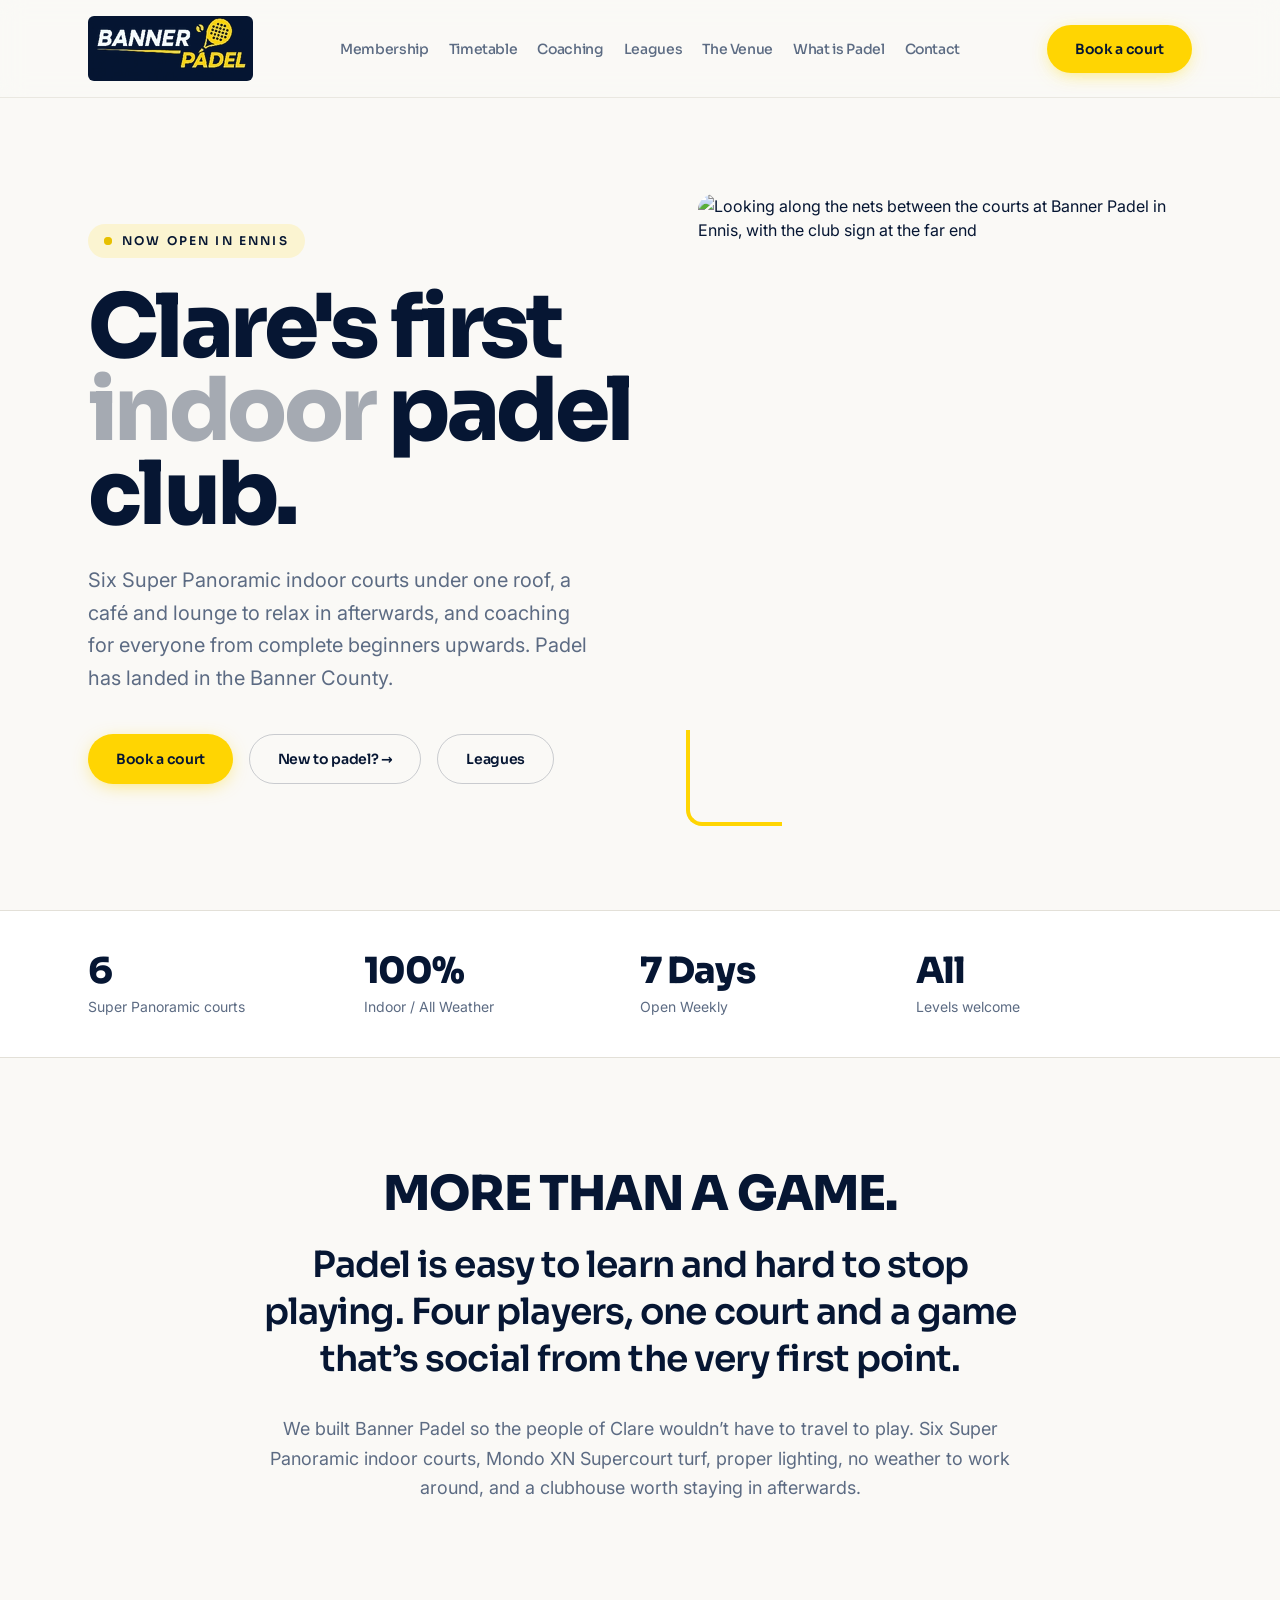
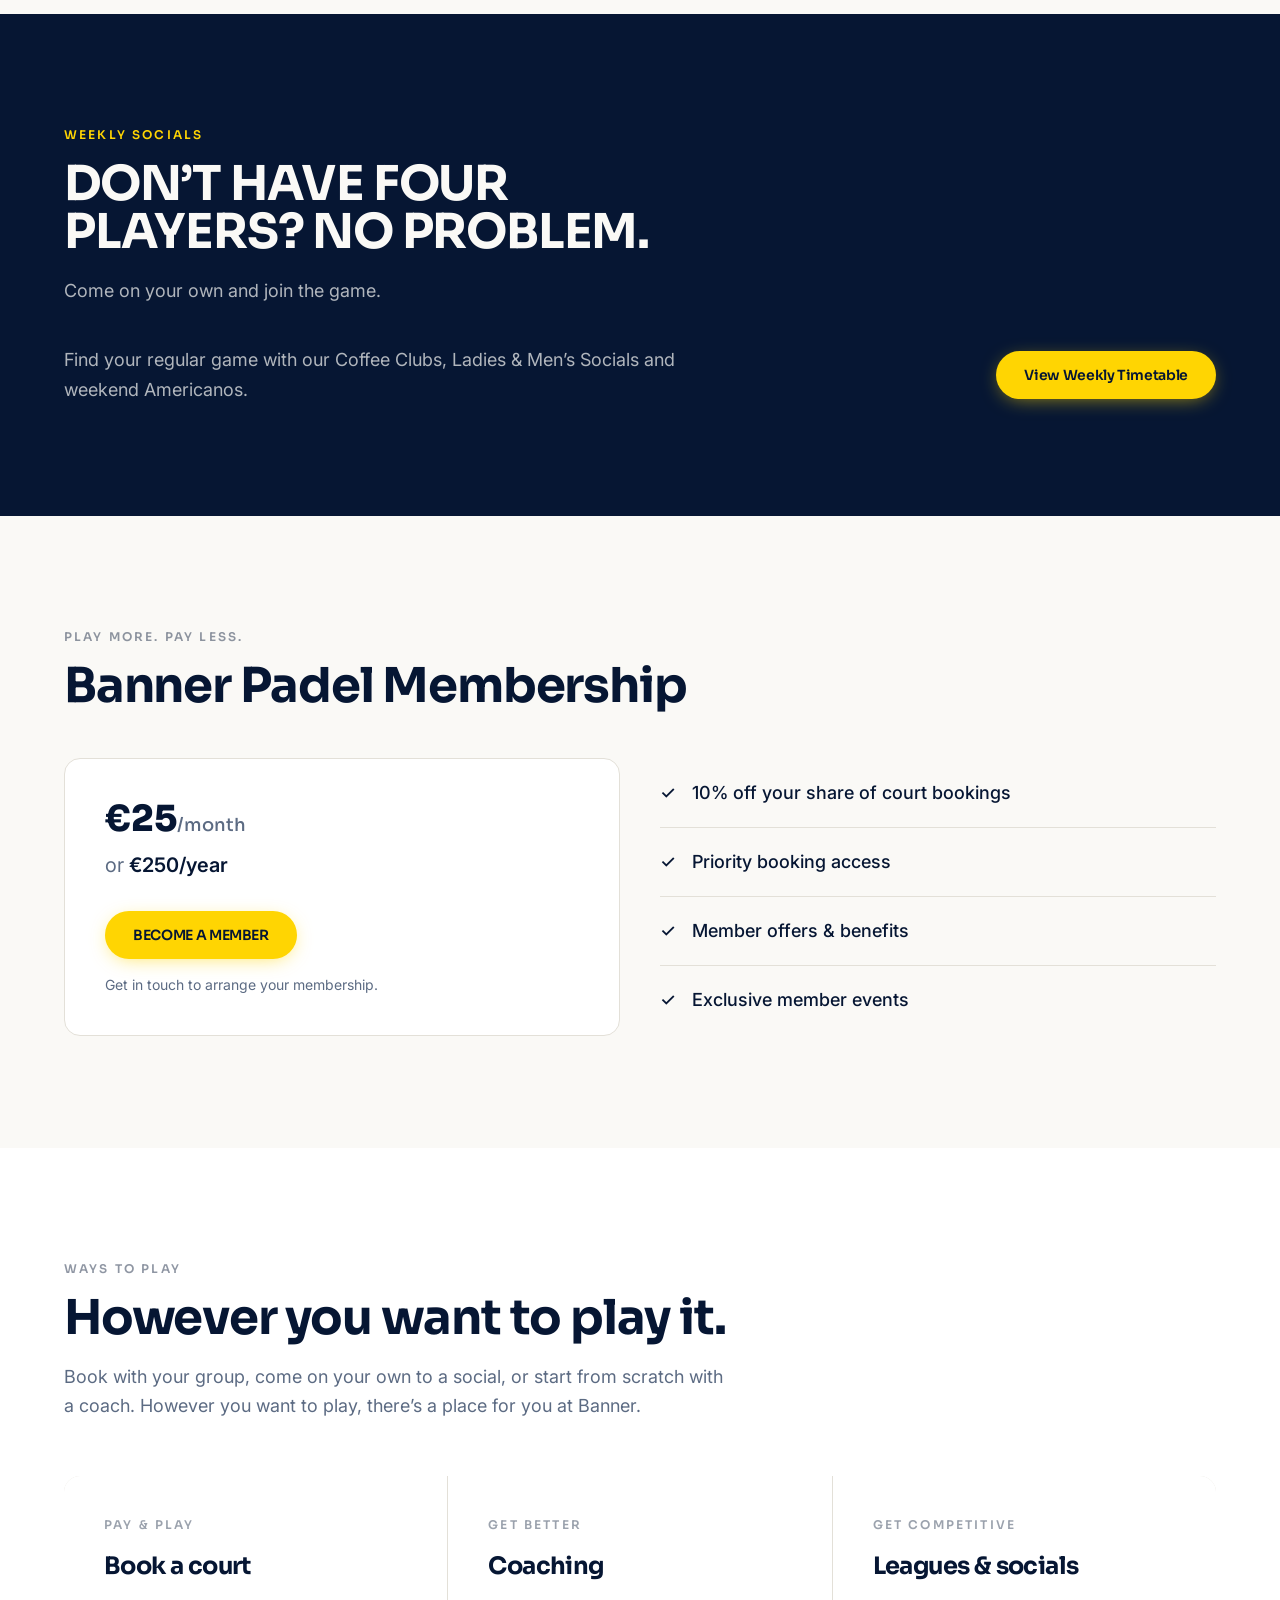
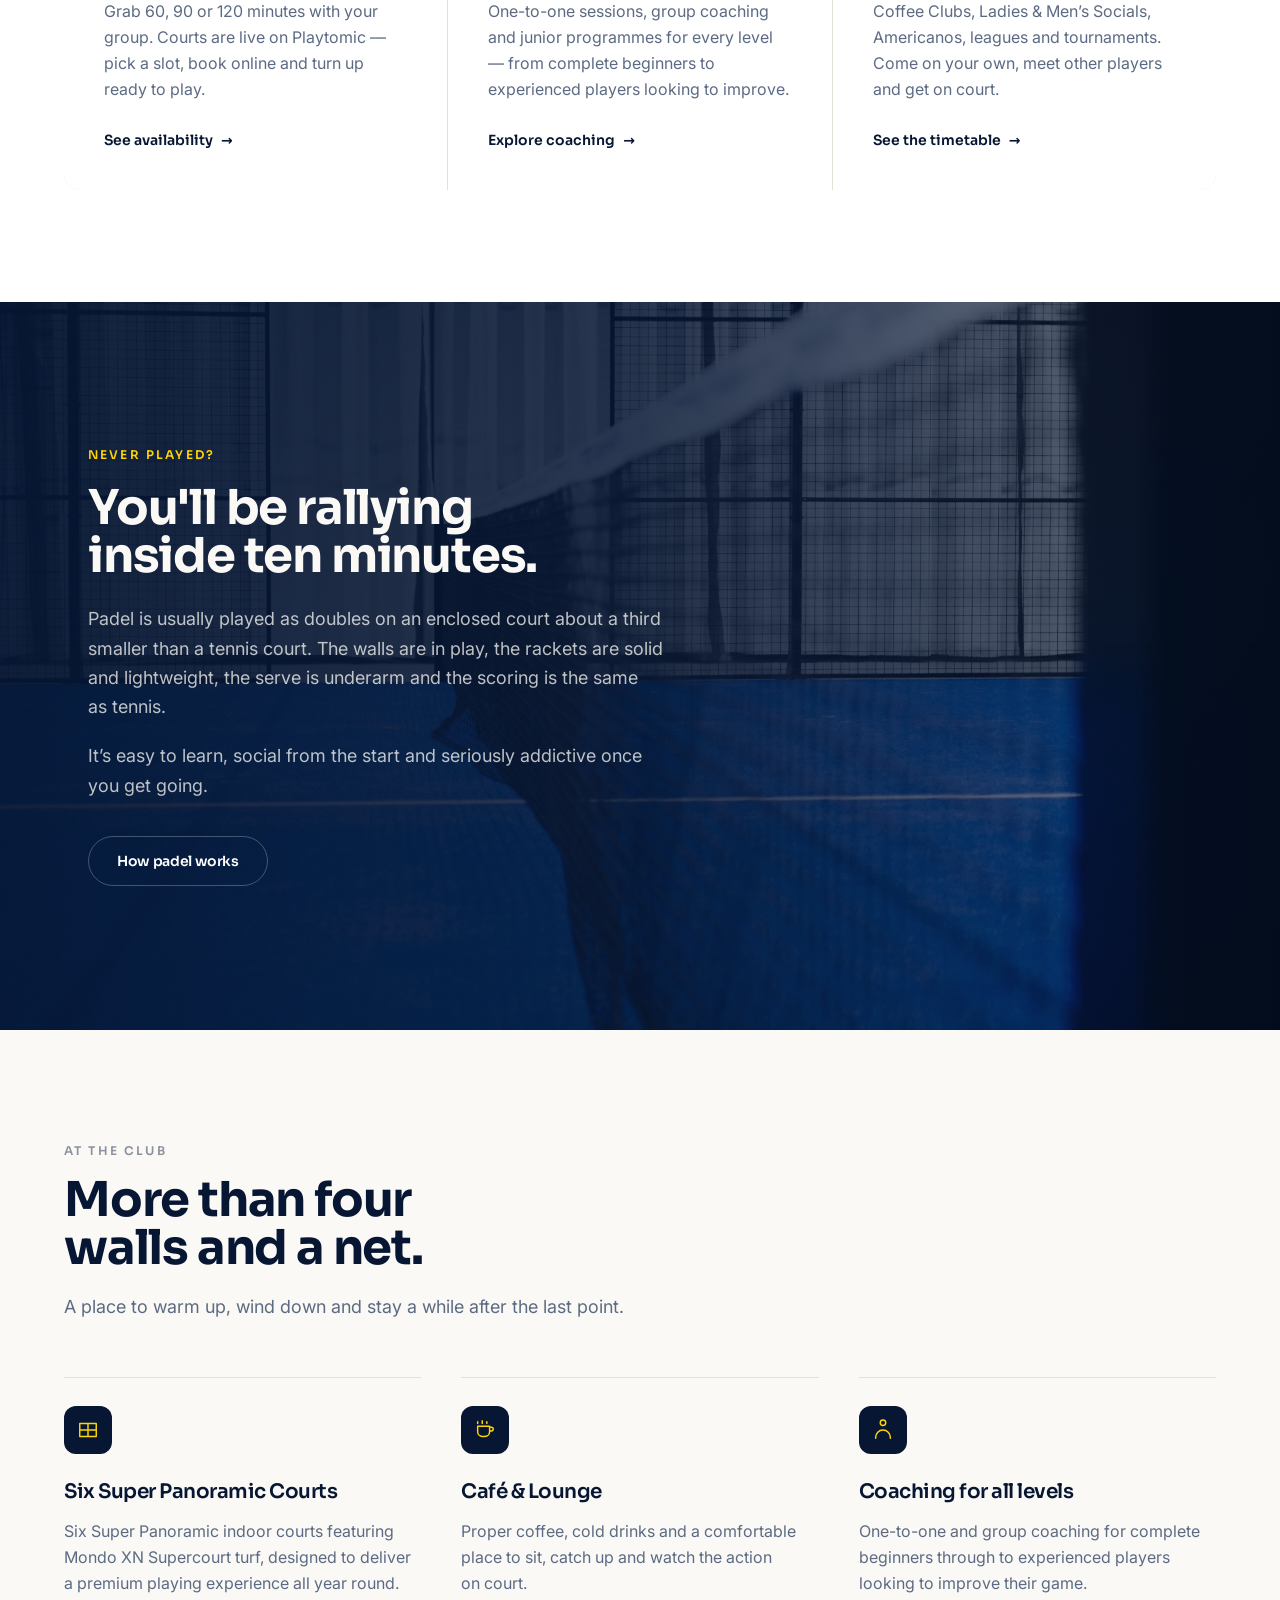
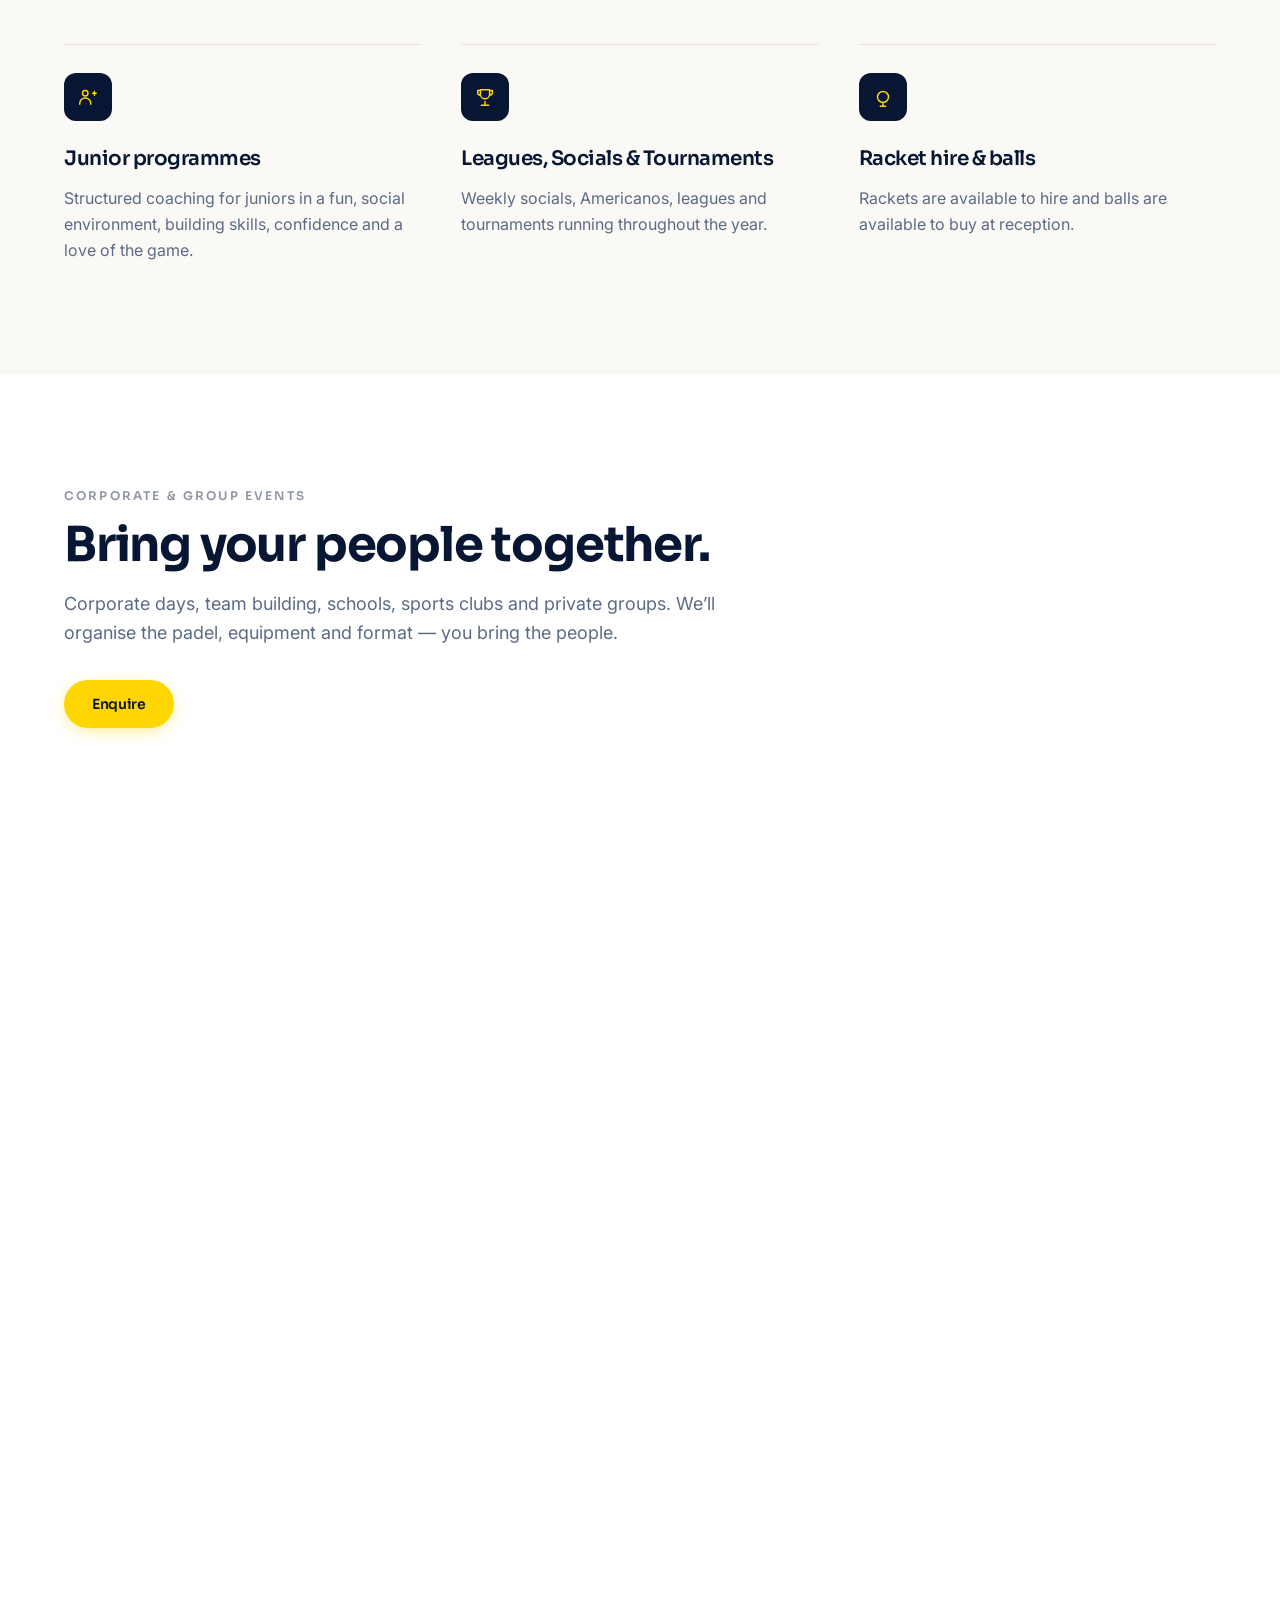
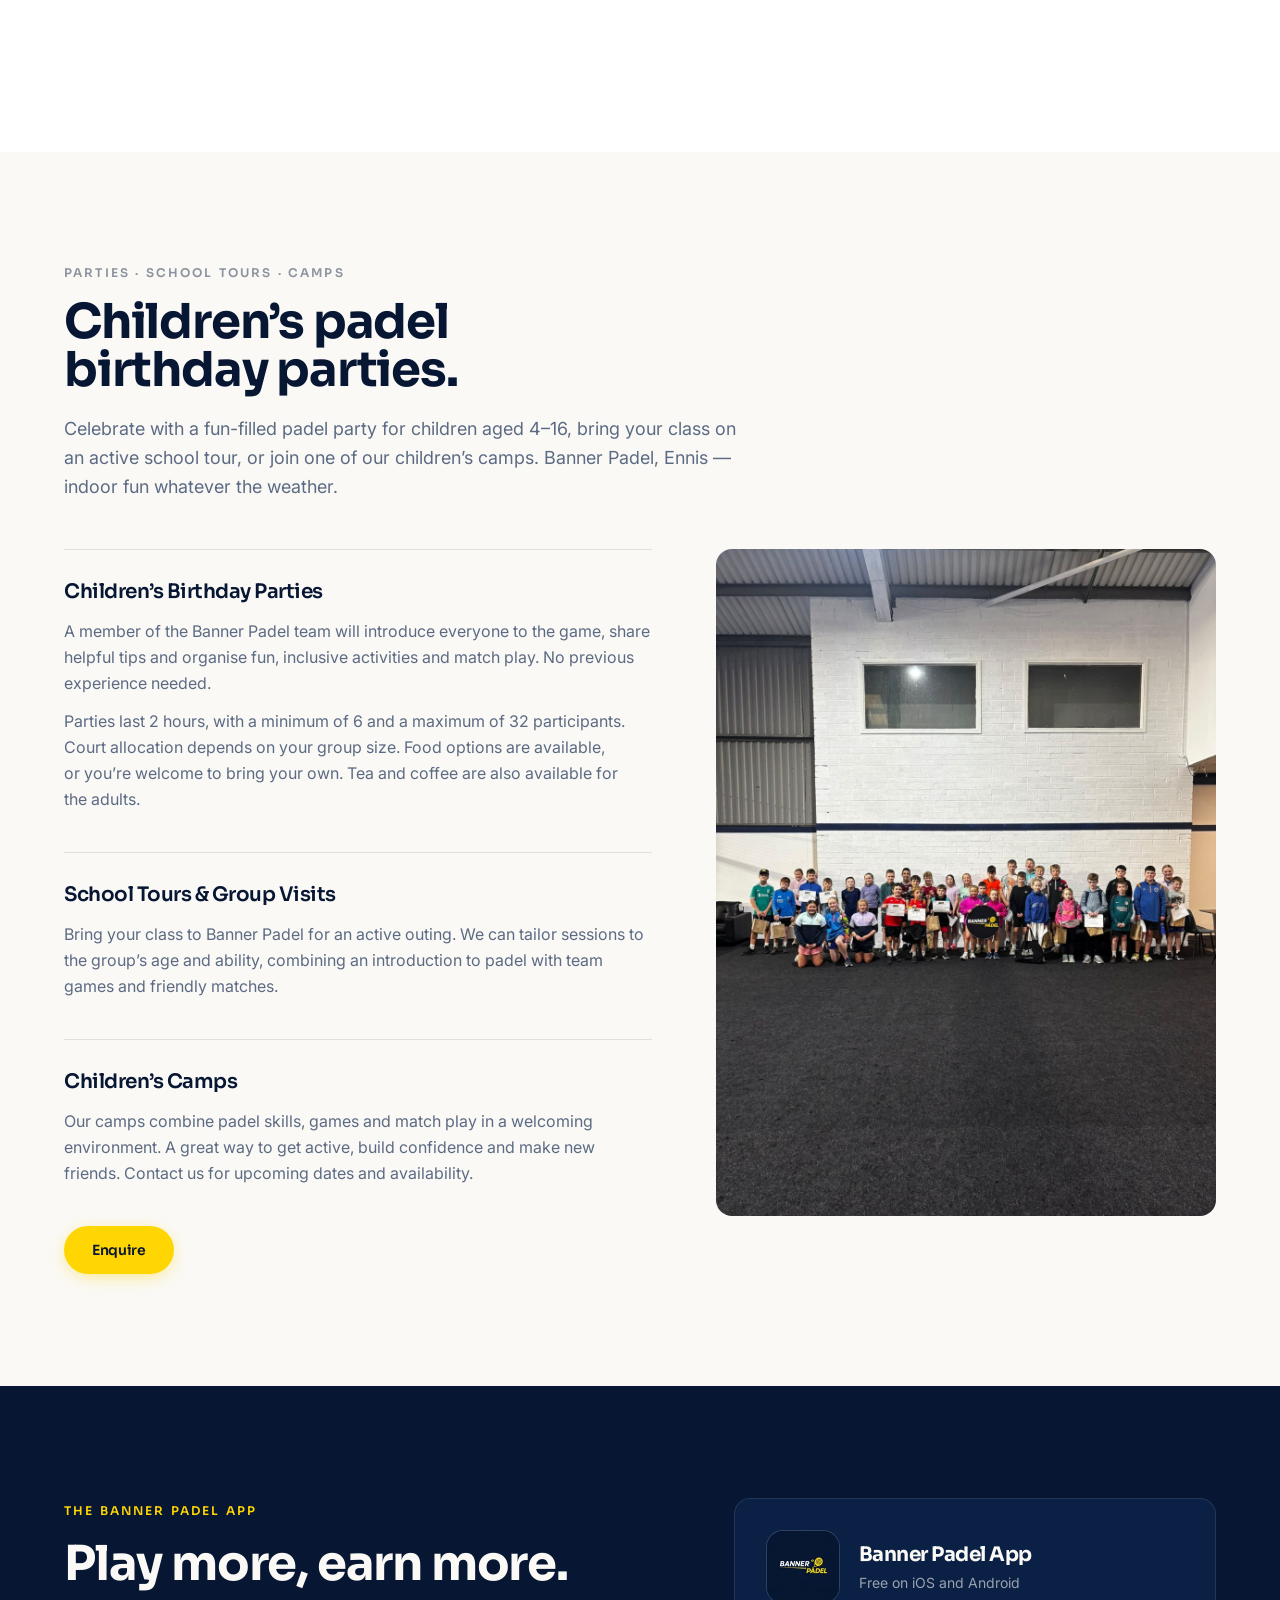
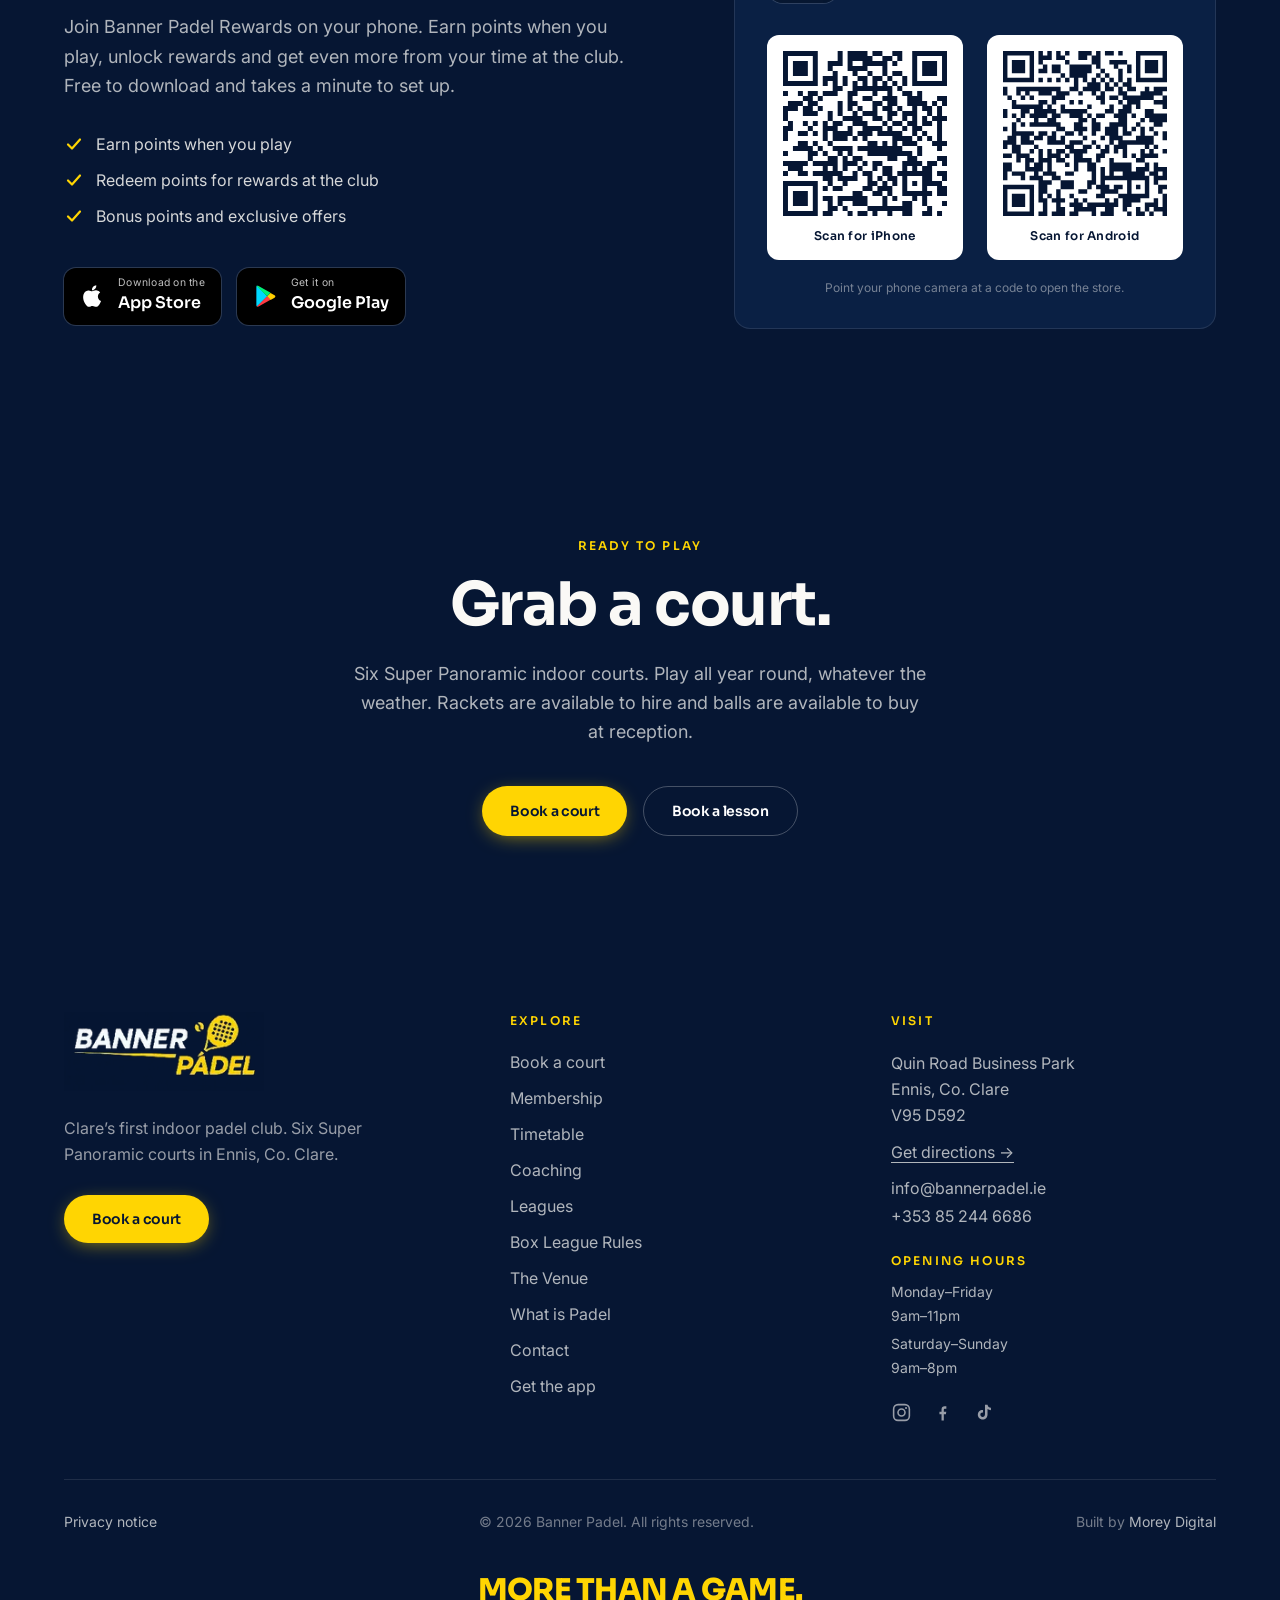
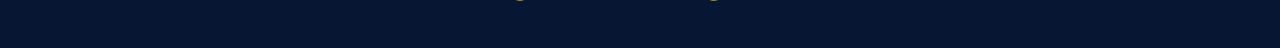
==== commit 9bc8fd18: "Update index.html with new homepage hero photo" ====
--- a/index.html
+++ b/index.html
@@ -1,2 +1,2 @@
-<!DOCTYPE html><html lang="en-IE"><head><meta charset="utf-8"><meta name="viewport" content="width=device-width, initial-scale=1"><title>Banner Padel — Clare&#39;s first indoor padel club, Ennis</title><meta name="description" content="Banner Padel is Clare's first indoor padel club. Six Super Panoramic indoor courts in Ennis, with coaching, a café and lounge, leagues and social nights. Book online."><link rel="canonical" href="https://bannerpadel.ie/"><link rel="icon" type="image/svg+xml" href="/favicon.svg"><meta property="og:site_name" content="Banner Padel"><meta property="og:title" content="Banner Padel — Clare's first indoor padel club, Ennis"><meta property="og:description" content="Banner Padel is Clare's first indoor padel club. Six Super Panoramic indoor courts in Ennis, with coaching, a café and lounge, leagues and social nights. Book online."><meta property="og:type" content="website"><meta property="og:url" content="https://bannerpadel.ie/"><meta property="og:locale" content="en_IE"><meta property="og:image" content="https://bannerpadel.ie/social-share.png"><meta property="og:image:width" content="1200"><meta property="og:image:height" content="630"><meta property="og:image:type" content="image/png"><meta property="og:image:alt" content="Banner Padel — indoor padel in Ennis, Co. Clare"><meta name="twitter:image" content="https://bannerpadel.ie/social-share.png"><meta name="twitter:image:alt" content="Banner Padel — indoor padel in Ennis, Co. Clare"><meta name="twitter:card" content="summary_large_image"><link rel="preconnect" href="https://fonts.googleapis.com"><link rel="preconnect" href="https://fonts.gstatic.com" crossorigin><link href="https://fonts.googleapis.com/css2?family=Sora:wght@400;600;700;800&family=Inter:wght@400;500;600&display=swap" rel="stylesheet"><script type="application/ld+json">{"@context":"https://schema.org","@type":"SportsActivityLocation","name":"Banner Padel","description":"Clare's first indoor padel club","url":"https://bannerpadel.ie","email":"info@bannerpadel.ie","telephone":"+353 85 244 6686","openingHoursSpecification":[{"@type":"OpeningHoursSpecification","dayOfWeek":["https://schema.org/Monday","https://schema.org/Tuesday","https://schema.org/Wednesday","https://schema.org/Thursday","https://schema.org/Friday"],"opens":"09:00","closes":"23:00"},{"@type":"OpeningHoursSpecification","dayOfWeek":["https://schema.org/Saturday","https://schema.org/Sunday"],"opens":"09:00","closes":"20:00"}],"image":"https://bannerpadel.ie/social-share.png","hasMap":"https://maps.google.com/?cid=10938682595280522135","address":{"@type":"PostalAddress","streetAddress":"Quin Road Business Park","postalCode":"V95 D592","addressLocality":"Ennis","addressRegion":"Co. Clare","addressCountry":"IE"},"sameAs":["https://www.facebook.com/bannerpadel","https://www.instagram.com/bannerpadel","https://www.tiktok.com/@bannerpadel"]}</script><link rel="stylesheet" href="/_astro/Layout.BHSgSZDn.css"></head><body><a href="#main" class="sr-only focus:not-sr-only focus:absolute focus:left-4 focus:top-4 focus:z-[60] focus:rounded-full focus:bg-navy focus:px-5 focus:py-3 focus:text-bone">Skip to content</a><header id="site-header" class="sticky top-0 z-50 border-b border-line/70 bg-bone/85 backdrop-blur-md transition-shadow duration-300"><div class="mx-auto flex max-w-6xl items-center justify-between gap-6 px-6 py-4"><a href="/" class="flex shrink-0 items-center gap-3" aria-label="Banner Padel — home"><img src="/_astro/banner-padel-logo-wordmark.DFg-VL1P_2nq6gw.webp" srcset="/_astro/banner-padel-logo-wordmark.DFg-VL1P_2nq6gw.webp 1x, /_astro/banner-padel-logo-wordmark.DFg-VL1P_1RrCAB.webp 2x" alt="Banner Padel" loading="eager" decoding="async" width="165" height="65" class="h-auto w-[140px] rounded-md bg-navy sm:w-[165px]"></a><nav aria-label="Main" class="hidden items-center gap-5 lg:flex"><a href="/#membership" class="font-display text-sm font-medium tracking-tight transition-colors text-muted hover:text-navy">Membership</a><a href="/timetable/" class="font-display text-sm font-medium tracking-tight transition-colors text-muted hover:text-navy">Timetable</a><a href="/coaching/" class="font-display text-sm font-medium tracking-tight transition-colors text-muted hover:text-navy">Coaching</a><a href="https://league.bannerpadel.ie" class="font-display text-sm font-medium tracking-tight transition-colors text-muted hover:text-navy">Leagues</a><a href="/venue/" class="font-display text-sm font-medium tracking-tight transition-colors text-muted hover:text-navy">The Venue</a><a href="/what-is-padel/" class="font-display text-sm font-medium tracking-tight transition-colors text-muted hover:text-navy">What is Padel</a><a href="/contact/" class="font-display text-sm font-medium tracking-tight transition-colors text-muted hover:text-navy">Contact</a></nav><div class="flex items-center gap-3"><div class="hidden sm:block"><a href="https://playtomic.com/clubs/banner-padel" class="inline-flex items-center justify-center gap-2 rounded-full px-7 py-3.5 font-display text-sm font-semibold tracking-tight transition-all duration-200 hover:-translate-y-0.5 active:translate-y-0 bg-saffron text-navy hover:bg-saffron-600 shadow-[0_4px_20px_-6px_rgba(255,213,2,0.7)] px-6 py-3">Book a court</a></div><button type="button" id="menu-toggle" class="grid h-11 w-11 place-items-center rounded-full border border-navy/15 text-navy lg:hidden" aria-expanded="false" aria-controls="mobile-menu" aria-label="Open menu"><svg width="20" height="20" viewBox="0 0 20 20" fill="none" stroke="currentColor" stroke-width="1.8" aria-hidden="true"><path d="M3 6h14M3 10h14M3 14h14"></path></svg></button></div></div><div id="mobile-menu" hidden class="border-t border-line bg-bone lg:hidden"><nav aria-label="Mobile" class="mx-auto flex max-w-6xl flex-col px-6 py-3"><a href="/#membership" class="border-b border-line/70 py-4 font-display text-lg font-semibold tracking-tight text-navy last:border-0">Membership</a><a href="/timetable/" class="border-b border-line/70 py-4 font-display text-lg font-semibold tracking-tight text-navy last:border-0">Timetable</a><a href="/coaching/" class="border-b border-line/70 py-4 font-display text-lg font-semibold tracking-tight text-navy last:border-0">Coaching</a><a href="https://league.bannerpadel.ie" class="border-b border-line/70 py-4 font-display text-lg font-semibold tracking-tight text-navy last:border-0">Leagues</a><a href="/venue/" class="border-b border-line/70 py-4 font-display text-lg font-semibold tracking-tight text-navy last:border-0">The Venue</a><a href="/what-is-padel/" class="border-b border-line/70 py-4 font-display text-lg font-semibold tracking-tight text-navy last:border-0">What is Padel</a><a href="/contact/" class="border-b border-line/70 py-4 font-display text-lg font-semibold tracking-tight text-navy last:border-0">Contact</a><a href="https://playtomic.com/clubs/banner-padel" class="inline-flex items-center justify-center gap-2 rounded-full px-7 py-3.5 font-display text-sm font-semibold tracking-tight transition-all duration-200 hover:-translate-y-0.5 active:translate-y-0 bg-saffron text-navy hover:bg-saffron-600 shadow-[0_4px_20px_-6px_rgba(255,213,2,0.7)] my-4">Book a court</a></nav></div></header><script type="module">var e=document.getElementById(`menu-toggle`),t=document.getElementById(`mobile-menu`);e?.addEventListener(`click`,()=>{let n=e.getAttribute(`aria-expanded`)===`true`;e.setAttribute(`aria-expanded`,String(!n)),e.setAttribute(`aria-label`,n?`Open menu`:`Close menu`),t&&(t.hidden=n)}),t?.querySelectorAll(`a`).forEach(n=>{n.addEventListener(`click`,()=>{t.hidden=!0,e?.setAttribute(`aria-expanded`,`false`),e?.setAttribute(`aria-label`,`Open menu`)})});var n=document.getElementById(`site-header`),r=()=>{n?.classList.toggle(`shadow-[0_1px_24px_-8px_rgba(6,22,51,0.25)]`,window.scrollY>8)};r(),window.addEventListener(`scroll`,r,{passive:!0});</script><main id="main"><section class="relative overflow-hidden bg-bone"><div class="mx-auto grid max-w-6xl gap-12 px-6 py-16 md:py-24 lg:grid-cols-[1.05fr_0.95fr] lg:items-center lg:gap-16"><div><p class="inline-flex items-center gap-2.5 rounded-full bg-saffron/15 px-4 py-2"><span class="relative flex h-2 w-2"><span class="absolute inline-flex h-full w-full animate-ping rounded-full bg-saffron opacity-75"></span><span class="relative inline-flex h-2 w-2 rounded-full bg-saffron-600"></span></span><span class="eyebrow text-navy">Now open in Ennis</span></p><h1 class="mt-7 text-[clamp(2.75rem,7vw,5.5rem)] font-extrabold leading-[0.95] tracking-[-0.04em]">Clare's first<br><span class="text-navy/35">indoor</span> padel club.</h1><p class="mt-7 max-w-lg text-lg leading-relaxed text-muted md:text-xl">Six Super Panoramic indoor courts under one roof, a café and lounge to relax in afterwards, and coaching for everyone from complete beginners upwards. Padel has landed in the Banner County.</p><div class="mt-10 flex flex-wrap gap-4"><a href="https://playtomic.com/clubs/banner-padel" class="inline-flex items-center justify-center gap-2 rounded-full px-7 py-3.5 font-display text-sm font-semibold tracking-tight transition-all duration-200 hover:-translate-y-0.5 active:translate-y-0 bg-saffron text-navy hover:bg-saffron-600 shadow-[0_4px_20px_-6px_rgba(255,213,2,0.7)] ">Book a court</a><a href="/what-is-padel/" class="inline-flex items-center justify-center gap-2 rounded-full px-7 py-3.5 font-display text-sm font-semibold tracking-tight transition-all duration-200 hover:-translate-y-0.5 active:translate-y-0 border border-navy/20 text-navy hover:border-navy/50 hover:bg-navy/[0.03] ">New to padel? →</a><a href="https://league.bannerpadel.ie" class="inline-flex items-center justify-center gap-2 rounded-full px-7 py-3.5 font-display text-sm font-semibold tracking-tight transition-all duration-200 hover:-translate-y-0.5 active:translate-y-0 border border-navy/20 text-navy hover:border-navy/50 hover:bg-navy/[0.03] ">Leagues</a></div></div><div class="relative"><div class="overflow-hidden rounded-2xl"><img src="/_astro/padel-court-ennis.AcIzSD3L_ZrWOwV.webp" srcset="/_astro/padel-court-ennis.AcIzSD3L_9mf6W.webp 480w, /_astro/padel-court-ennis.AcIzSD3L_2kG9xM.webp 720w, /_astro/padel-court-ennis.AcIzSD3L_2rfR08.webp 1024w" alt="Rackets, balls and the Banner Padel sign at the net of an indoor court in Ennis" sizes="(min-width: 1024px) 46vw, 92vw" loading="eager" fetchpriority="high" decoding="async" width="1280" height="1707" class="h-[440px] w-full object-cover md:h-[560px] lg:h-[620px]"></div><!-- Saffron rule echoing the court's tramlines --><div class="absolute -bottom-3 -left-3 hidden h-24 w-24 rounded-bl-2xl border-b-4 border-l-4 border-saffron lg:block"></div></div></div><!-- Stat strip --><div class="border-y border-line bg-white"><dl class="mx-auto grid max-w-6xl grid-cols-2 gap-y-8 px-6 py-10 md:grid-cols-4"><div class="reveal"><dt class="sr-only">Super Panoramic courts</dt><dd><span class="block font-display text-3xl font-extrabold tracking-tight md:text-4xl">6</span><span class="mt-1.5 block text-sm text-muted">Super Panoramic courts</span></dd></div><div class="reveal"><dt class="sr-only">Indoor / All Weather</dt><dd><span class="block font-display text-3xl font-extrabold tracking-tight md:text-4xl">100%</span><span class="mt-1.5 block text-sm text-muted">Indoor / All Weather</span></dd></div><div class="reveal"><dt class="sr-only">Open Weekly</dt><dd><span class="block font-display text-3xl font-extrabold tracking-tight md:text-4xl">7 Days</span><span class="mt-1.5 block text-sm text-muted">Open Weekly</span></dd></div><div class="reveal"><dt class="sr-only">Levels welcome</dt><dd><span class="block font-display text-3xl font-extrabold tracking-tight md:text-4xl">All</span><span class="mt-1.5 block text-sm text-muted">Levels welcome</span></dd></div></dl></div></section><section class="bg-bone text-navy px-6 py-20 md:py-28 "><div class="mx-auto max-w-6xl"><div class="reveal mx-auto max-w-3xl text-center"><h2 class="mb-6 text-4xl font-extrabold tracking-tight md:text-5xl">MORE THAN A GAME.</h2><p class="text-[clamp(1.5rem,3.2vw,2.25rem)] font-display font-semibold leading-[1.3] tracking-tight">Padel is easy to learn and hard to stop playing. Four players, one court and a game that’s social from the very first point.</p><p class="mt-8 text-lg leading-relaxed text-muted">We built Banner Padel so the people of Clare wouldn’t have to travel to play. Six Super Panoramic indoor courts, Mondo XN Supercourt turf, proper lighting, no weather to work around, and a clubhouse worth staying in afterwards.</p></div></div></section><section id="socials" class="bg-navy text-bone px-6 py-20 md:py-28 "><div class="mx-auto max-w-6xl"><header class="reveal max-w-2xl"><p class="eyebrow mb-4 text-saffron">Weekly socials</p><h2 class="text-4xl font-bold tracking-tight md:text-5xl">DON’T HAVE FOUR PLAYERS? NO PROBLEM.</h2><p class="mt-5 text-lg leading-relaxed text-bone/70">Come on your own and join the game.</p></header><div class="reveal mt-10 grid gap-8 md:grid-cols-[1fr_auto] md:items-center"><p class="max-w-2xl text-lg leading-relaxed text-bone/70">Find your regular game with our Coffee Clubs, Ladies &amp; Men’s Socials and weekend Americanos.</p><a href="/timetable/" class="inline-flex items-center justify-center gap-2 rounded-full px-7 py-3.5 font-display text-sm font-semibold tracking-tight transition-all duration-200 hover:-translate-y-0.5 active:translate-y-0 bg-saffron text-navy hover:bg-saffron-600 shadow-[0_4px_20px_-6px_rgba(255,213,2,0.7)] ">View Weekly Timetable</a></div></div></section><section id="membership" class="bg-bone text-navy px-6 py-20 md:py-28 "><div class="mx-auto max-w-6xl"><header class="reveal max-w-2xl"><p class="eyebrow mb-4 text-navy/45">PLAY MORE. PAY LESS.</p><h2 class="text-4xl font-bold tracking-tight md:text-5xl">Banner Padel Membership</h2></header><div class="mt-12 grid gap-10 md:grid-cols-2 md:items-center"><div class="reveal rounded-2xl border border-line bg-white p-8 md:p-10"><p class="font-display text-4xl font-extrabold">€25<span class="text-lg font-medium text-muted">/month</span></p><p class="mt-3 text-xl text-muted">or <strong class="font-semibold text-navy">€250/year</strong></p><div class="mt-8"><a href="/contact/?topic=membership#enquiry" class="inline-flex items-center justify-center gap-2 rounded-full px-7 py-3.5 font-display text-sm font-semibold tracking-tight transition-all duration-200 hover:-translate-y-0.5 active:translate-y-0 bg-saffron text-navy hover:bg-saffron-600 shadow-[0_4px_20px_-6px_rgba(255,213,2,0.7)] ">BECOME A MEMBER</a></div><p class="mt-4 text-sm text-muted">Get in touch to arrange your membership.</p></div><ul class="reveal divide-y divide-line text-lg font-medium"><li class="flex gap-4 py-5"><span aria-hidden="true" class="text-navy">✓</span>10% off your share of court bookings</li><li class="flex gap-4 py-5"><span aria-hidden="true" class="text-navy">✓</span>Priority booking access</li><li class="flex gap-4 py-5"><span aria-hidden="true" class="text-navy">✓</span>Member offers &amp; benefits</li><li class="flex gap-4 py-5"><span aria-hidden="true" class="text-navy">✓</span>Exclusive member events</li></ul></div></div></section><section id="book" class="bg-white text-navy px-6 py-20 md:py-28 "><div class="mx-auto max-w-6xl"><header class="reveal max-w-2xl"><p class="eyebrow mb-4 text-navy/45">Ways to play</p><h2 class="text-4xl font-bold tracking-tight md:text-5xl">However you want to play it.</h2><p class="mt-5 text-lg leading-relaxed text-muted">Book with your group, come on your own to a social, or start from scratch with a coach. However you want to play, there’s a place for you at Banner.</p></header><div class="mt-14 grid gap-px overflow-hidden rounded-2xl bg-line md:grid-cols-3"><a href="https://playtomic.com/clubs/banner-padel" class="reveal group flex flex-col bg-white p-8 transition-colors hover:bg-bone md:p-10"><p class="eyebrow text-navy/40">Pay &amp; play</p><h3 class="mt-4 font-display text-2xl font-bold tracking-tight">Book a court</h3><p class="mt-4 flex-1 leading-relaxed text-muted">Grab 60, 90 or 120 minutes with your group. Courts are live on Playtomic — pick a slot, book online and turn up ready to play.</p><span class="mt-7 inline-flex items-center gap-2 font-display text-sm font-semibold text-navy">See availability<span class="transition-transform duration-200 group-hover:translate-x-1">→</span></span></a><a href="/coaching/" class="reveal group flex flex-col bg-white p-8 transition-colors hover:bg-bone md:p-10"><p class="eyebrow text-navy/40">Get better</p><h3 class="mt-4 font-display text-2xl font-bold tracking-tight">Coaching</h3><p class="mt-4 flex-1 leading-relaxed text-muted">One-to-one sessions, group coaching and junior programmes for every level — from complete beginners to experienced players looking to improve.</p><span class="mt-7 inline-flex items-center gap-2 font-display text-sm font-semibold text-navy">Explore coaching<span class="transition-transform duration-200 group-hover:translate-x-1">→</span></span></a><a href="/timetable/" class="reveal group flex flex-col bg-white p-8 transition-colors hover:bg-bone md:p-10"><p class="eyebrow text-navy/40">Get competitive</p><h3 class="mt-4 font-display text-2xl font-bold tracking-tight">Leagues &amp; socials</h3><p class="mt-4 flex-1 leading-relaxed text-muted">Coffee Clubs, Ladies &amp; Men’s Socials, Americanos, leagues and tournaments. Come on your own, meet other players and get on court.</p><span class="mt-7 inline-flex items-center gap-2 font-display text-sm font-semibold text-navy">See the timetable<span class="transition-transform duration-200 group-hover:translate-x-1">→</span></span></a></div></div></section><section class="relative isolate overflow-hidden"><img src="/_astro/padel-net.D68K4fOt_Z1M8NOH.webp" srcset="/_astro/padel-net.D68K4fOt_ZJ8vqD.webp 720w, /_astro/padel-net.D68K4fOt_Z27iec9.webp 1200w, /_astro/padel-net.D68K4fOt_Z1M8NOH.webp 1920w" alt="The net inside an enclosed padel court" sizes="100vw" loading="lazy" decoding="async" width="1920" height="1441" class="absolute inset-0 -z-10 h-full w-full object-cover"><div class="absolute inset-0 -z-10 bg-gradient-to-r from-navy/95 via-navy/85 to-navy/55"></div><div class="mx-auto max-w-6xl px-6 py-28 md:py-36"><div class="reveal max-w-xl text-bone"><p class="eyebrow mb-5 text-saffron">Never played?</p><h2 class="text-4xl font-bold tracking-tight md:text-5xl">You'll be rallying inside ten minutes.</h2><p class="mt-6 text-lg leading-relaxed text-bone/75">Padel is usually played as doubles on an enclosed court about a third smaller than a tennis court. The walls are in play, the rackets are solid and lightweight, the serve is underarm and the scoring is the same as tennis.</p><p class="mt-5 text-lg leading-relaxed text-bone/75">It’s easy to learn, social from the start and seriously addictive once you get going.</p><div class="mt-9"><a href="/what-is-padel/" class="inline-flex items-center justify-center gap-2 rounded-full px-7 py-3.5 font-display text-sm font-semibold tracking-tight transition-all duration-200 hover:-translate-y-0.5 active:translate-y-0 border border-white/25 text-white hover:border-white/60 hover:bg-white/10 ">How padel works</a></div></div></div></section><section class="bg-bone text-navy px-6 py-20 md:py-28 "><div class="mx-auto max-w-6xl"><header class="reveal max-w-2xl"><p class="eyebrow mb-4 text-navy/45">At the club</p><h2 class="text-4xl font-bold tracking-tight md:text-5xl">More than four walls and a net.</h2><p class="mt-5 text-lg leading-relaxed text-muted">A place to warm up, wind down and stay a while after the last point.</p></header><div class="mt-14 grid gap-x-10 gap-y-12 sm:grid-cols-2 lg:grid-cols-3"><div class="reveal group border-t border-line pt-7"><div class="mb-6 grid h-12 w-12 place-items-center rounded-xl bg-navy text-saffron transition-transform duration-300 group-hover:-translate-y-1"><svg viewBox="0 0 24 24" width="22" height="22" fill="none" stroke="currentColor" stroke-width="1.6" stroke-linecap="round" stroke-linejoin="round" aria-hidden="true"><path d="M3 5h18v14H3zM12 5v14M3 12h18"></path></svg></div><h3 class="font-display text-xl font-semibold tracking-tight">Six Super Panoramic Courts</h3><p class="mt-3 leading-relaxed text-muted">Six Super Panoramic indoor courts featuring Mondo XN Supercourt turf, designed to deliver a premium playing experience all year round.</p></div><div class="reveal group border-t border-line pt-7"><div class="mb-6 grid h-12 w-12 place-items-center rounded-xl bg-navy text-saffron transition-transform duration-300 group-hover:-translate-y-1"><svg viewBox="0 0 24 24" width="22" height="22" fill="none" stroke="currentColor" stroke-width="1.6" stroke-linecap="round" stroke-linejoin="round" aria-hidden="true"><path d="M4 8h13v6a5 5 0 01-5 5H9a5 5 0 01-5-5zM17 9h2a2 2 0 010 4h-2M4 3v2M9 2v3M14 3v2"></path></svg></div><h3 class="font-display text-xl font-semibold tracking-tight">Café &amp; Lounge</h3><p class="mt-3 leading-relaxed text-muted">Proper coffee, cold drinks and a comfortable place to sit, catch up and watch the action on court.</p></div><div class="reveal group border-t border-line pt-7"><div class="mb-6 grid h-12 w-12 place-items-center rounded-xl bg-navy text-saffron transition-transform duration-300 group-hover:-translate-y-1"><svg viewBox="0 0 24 24" width="22" height="22" fill="none" stroke="currentColor" stroke-width="1.6" stroke-linecap="round" stroke-linejoin="round" aria-hidden="true"><path d="M12 7a3 3 0 100-6 3 3 0 000 6zM4 21v-1a8 8 0 0116 0v1"></path></svg></div><h3 class="font-display text-xl font-semibold tracking-tight">Coaching for all levels</h3><p class="mt-3 leading-relaxed text-muted">One-to-one and group coaching for complete beginners through to experienced players looking to improve their game.</p></div><div class="reveal group border-t border-line pt-7"><div class="mb-6 grid h-12 w-12 place-items-center rounded-xl bg-navy text-saffron transition-transform duration-300 group-hover:-translate-y-1"><svg viewBox="0 0 24 24" width="22" height="22" fill="none" stroke="currentColor" stroke-width="1.6" stroke-linecap="round" stroke-linejoin="round" aria-hidden="true"><path d="M9 11a3 3 0 100-6 3 3 0 000 6zM3 20v-1a6 6 0 0112 0v1M17 8h4M19 6v4"></path></svg></div><h3 class="font-display text-xl font-semibold tracking-tight">Junior programmes</h3><p class="mt-3 leading-relaxed text-muted">Structured coaching for juniors in a fun, social environment, building skills, confidence and a love of the game.</p></div><div class="reveal group border-t border-line pt-7"><div class="mb-6 grid h-12 w-12 place-items-center rounded-xl bg-navy text-saffron transition-transform duration-300 group-hover:-translate-y-1"><svg viewBox="0 0 24 24" width="22" height="22" fill="none" stroke="currentColor" stroke-width="1.6" stroke-linecap="round" stroke-linejoin="round" aria-hidden="true"><path d="M8 21h8M12 17v4M7 4h10v5a5 5 0 01-10 0zM7 5H4v2a3 3 0 003 3M17 5h3v2a3 3 0 01-3 3"></path></svg></div><h3 class="font-display text-xl font-semibold tracking-tight">Leagues, Socials &amp; Tournaments</h3><p class="mt-3 leading-relaxed text-muted">Weekly socials, Americanos, leagues and tournaments running throughout the year.</p></div><div class="reveal group border-t border-line pt-7"><div class="mb-6 grid h-12 w-12 place-items-center rounded-xl bg-navy text-saffron transition-transform duration-300 group-hover:-translate-y-1"><svg viewBox="0 0 24 24" width="22" height="22" fill="none" stroke="currentColor" stroke-width="1.6" stroke-linecap="round" stroke-linejoin="round" aria-hidden="true"><path d="M6 12a6 6 0 1112 0 6 6 0 01-12 0zM12 18v4M9 22h6"></path></svg></div><h3 class="font-display text-xl font-semibold tracking-tight">Racket hire &amp; balls</h3><p class="mt-3 leading-relaxed text-muted">Rackets are available to hire and balls are available to buy at reception.</p></div></div></div></section><section id="corporate-events" class="bg-white text-navy px-6 py-20 md:py-28 "><div class="mx-auto max-w-6xl"><header class="reveal max-w-2xl"><p class="eyebrow mb-4 text-navy/45">Corporate &amp; Group Events</p><h2 class="text-4xl font-bold tracking-tight md:text-5xl">Bring your people together.</h2><p class="mt-5 text-lg leading-relaxed text-muted">Corporate days, team building, schools, sports clubs and private groups. We’ll organise the padel, equipment and format — you bring the people.</p></header><div class="reveal mt-8"><a href="/contact/?topic=groups#enquiry" class="inline-flex items-center justify-center gap-2 rounded-full px-7 py-3.5 font-display text-sm font-semibold tracking-tight transition-all duration-200 hover:-translate-y-0.5 active:translate-y-0 bg-saffron text-navy hover:bg-saffron-600 shadow-[0_4px_20px_-6px_rgba(255,213,2,0.7)] ">Enquire</a></div><img src="/_astro/banner-padel-corporate-group.D8PlUe7w_Z21PY4M.webp" srcset="/_astro/banner-padel-corporate-group.D8PlUe7w_Z1o8U5n.webp 480w, /_astro/banner-padel-corporate-group.D8PlUe7w_Z1euCoE.webp 768w, /_astro/banner-padel-corporate-group.D8PlUe7w_Z21PY4M.webp 1280w" alt="A corporate group with padel rackets gathered at Banner Padel in Ennis" sizes="(min-width: 1200px) 1152px, calc(100vw - 48px)" loading="lazy" decoding="async" width="1280" height="960" class="reveal mt-12 h-auto w-full rounded-2xl"></div></section>
+<!DOCTYPE html><html lang="en-IE"><head><meta charset="utf-8"><meta name="viewport" content="width=device-width, initial-scale=1"><title>Banner Padel — Clare&#39;s first indoor padel club, Ennis</title><meta name="description" content="Banner Padel is Clare's first indoor padel club. Six Super Panoramic indoor courts in Ennis, with coaching, a café and lounge, leagues and social nights. Book online."><link rel="canonical" href="https://bannerpadel.ie/"><link rel="icon" type="image/svg+xml" href="/favicon.svg"><meta property="og:site_name" content="Banner Padel"><meta property="og:title" content="Banner Padel — Clare's first indoor padel club, Ennis"><meta property="og:description" content="Banner Padel is Clare's first indoor padel club. Six Super Panoramic indoor courts in Ennis, with coaching, a café and lounge, leagues and social nights. Book online."><meta property="og:type" content="website"><meta property="og:url" content="https://bannerpadel.ie/"><meta property="og:locale" content="en_IE"><meta property="og:image" content="https://bannerpadel.ie/social-share.png"><meta property="og:image:width" content="1200"><meta property="og:image:height" content="630"><meta property="og:image:type" content="image/png"><meta property="og:image:alt" content="Banner Padel — indoor padel in Ennis, Co. Clare"><meta name="twitter:image" content="https://bannerpadel.ie/social-share.png"><meta name="twitter:image:alt" content="Banner Padel — indoor padel in Ennis, Co. Clare"><meta name="twitter:card" content="summary_large_image"><link rel="preconnect" href="https://fonts.googleapis.com"><link rel="preconnect" href="https://fonts.gstatic.com" crossorigin><link href="https://fonts.googleapis.com/css2?family=Sora:wght@400;600;700;800&family=Inter:wght@400;500;600&display=swap" rel="stylesheet"><script type="application/ld+json">{"@context":"https://schema.org","@type":"SportsActivityLocation","name":"Banner Padel","description":"Clare's first indoor padel club","url":"https://bannerpadel.ie","email":"info@bannerpadel.ie","telephone":"+353 85 244 6686","openingHoursSpecification":[{"@type":"OpeningHoursSpecification","dayOfWeek":["https://schema.org/Monday","https://schema.org/Tuesday","https://schema.org/Wednesday","https://schema.org/Thursday","https://schema.org/Friday"],"opens":"09:00","closes":"23:00"},{"@type":"OpeningHoursSpecification","dayOfWeek":["https://schema.org/Saturday","https://schema.org/Sunday"],"opens":"09:00","closes":"20:00"}],"image":"https://bannerpadel.ie/social-share.png","hasMap":"https://maps.google.com/?cid=10938682595280522135","address":{"@type":"PostalAddress","streetAddress":"Quin Road Business Park","postalCode":"V95 D592","addressLocality":"Ennis","addressRegion":"Co. Clare","addressCountry":"IE"},"sameAs":["https://www.facebook.com/bannerpadel","https://www.instagram.com/bannerpadel","https://www.tiktok.com/@bannerpadel"]}</script><link rel="stylesheet" href="/_astro/Layout.BHSgSZDn.css"></head><body><a href="#main" class="sr-only focus:not-sr-only focus:absolute focus:left-4 focus:top-4 focus:z-[60] focus:rounded-full focus:bg-navy focus:px-5 focus:py-3 focus:text-bone">Skip to content</a><header id="site-header" class="sticky top-0 z-50 border-b border-line/70 bg-bone/85 backdrop-blur-md transition-shadow duration-300"><div class="mx-auto flex max-w-6xl items-center justify-between gap-6 px-6 py-4"><a href="/" class="flex shrink-0 items-center gap-3" aria-label="Banner Padel — home"><img src="/_astro/banner-padel-logo-wordmark.DFg-VL1P_2nq6gw.webp" srcset="/_astro/banner-padel-logo-wordmark.DFg-VL1P_2nq6gw.webp 1x, /_astro/banner-padel-logo-wordmark.DFg-VL1P_1RrCAB.webp 2x" alt="Banner Padel" loading="eager" decoding="async" width="165" height="65" class="h-auto w-[140px] rounded-md bg-navy sm:w-[165px]"></a><nav aria-label="Main" class="hidden items-center gap-5 lg:flex"><a href="/#membership" class="font-display text-sm font-medium tracking-tight transition-colors text-muted hover:text-navy">Membership</a><a href="/timetable/" class="font-display text-sm font-medium tracking-tight transition-colors text-muted hover:text-navy">Timetable</a><a href="/coaching/" class="font-display text-sm font-medium tracking-tight transition-colors text-muted hover:text-navy">Coaching</a><a href="https://league.bannerpadel.ie" class="font-display text-sm font-medium tracking-tight transition-colors text-muted hover:text-navy">Leagues</a><a href="/venue/" class="font-display text-sm font-medium tracking-tight transition-colors text-muted hover:text-navy">The Venue</a><a href="/what-is-padel/" class="font-display text-sm font-medium tracking-tight transition-colors text-muted hover:text-navy">What is Padel</a><a href="/contact/" class="font-display text-sm font-medium tracking-tight transition-colors text-muted hover:text-navy">Contact</a></nav><div class="flex items-center gap-3"><div class="hidden sm:block"><a href="https://playtomic.com/clubs/banner-padel" class="inline-flex items-center justify-center gap-2 rounded-full px-7 py-3.5 font-display text-sm font-semibold tracking-tight transition-all duration-200 hover:-translate-y-0.5 active:translate-y-0 bg-saffron text-navy hover:bg-saffron-600 shadow-[0_4px_20px_-6px_rgba(255,213,2,0.7)] px-6 py-3">Book a court</a></div><button type="button" id="menu-toggle" class="grid h-11 w-11 place-items-center rounded-full border border-navy/15 text-navy lg:hidden" aria-expanded="false" aria-controls="mobile-menu" aria-label="Open menu"><svg width="20" height="20" viewBox="0 0 20 20" fill="none" stroke="currentColor" stroke-width="1.8" aria-hidden="true"><path d="M3 6h14M3 10h14M3 14h14"></path></svg></button></div></div><div id="mobile-menu" hidden class="border-t border-line bg-bone lg:hidden"><nav aria-label="Mobile" class="mx-auto flex max-w-6xl flex-col px-6 py-3"><a href="/#membership" class="border-b border-line/70 py-4 font-display text-lg font-semibold tracking-tight text-navy last:border-0">Membership</a><a href="/timetable/" class="border-b border-line/70 py-4 font-display text-lg font-semibold tracking-tight text-navy last:border-0">Timetable</a><a href="/coaching/" class="border-b border-line/70 py-4 font-display text-lg font-semibold tracking-tight text-navy last:border-0">Coaching</a><a href="https://league.bannerpadel.ie" class="border-b border-line/70 py-4 font-display text-lg font-semibold tracking-tight text-navy last:border-0">Leagues</a><a href="/venue/" class="border-b border-line/70 py-4 font-display text-lg font-semibold tracking-tight text-navy last:border-0">The Venue</a><a href="/what-is-padel/" class="border-b border-line/70 py-4 font-display text-lg font-semibold tracking-tight text-navy last:border-0">What is Padel</a><a href="/contact/" class="border-b border-line/70 py-4 font-display text-lg font-semibold tracking-tight text-navy last:border-0">Contact</a><a href="https://playtomic.com/clubs/banner-padel" class="inline-flex items-center justify-center gap-2 rounded-full px-7 py-3.5 font-display text-sm font-semibold tracking-tight transition-all duration-200 hover:-translate-y-0.5 active:translate-y-0 bg-saffron text-navy hover:bg-saffron-600 shadow-[0_4px_20px_-6px_rgba(255,213,2,0.7)] my-4">Book a court</a></nav></div></header><script type="module">var e=document.getElementById(`menu-toggle`),t=document.getElementById(`mobile-menu`);e?.addEventListener(`click`,()=>{let n=e.getAttribute(`aria-expanded`)===`true`;e.setAttribute(`aria-expanded`,String(!n)),e.setAttribute(`aria-label`,n?`Open menu`:`Close menu`),t&&(t.hidden=n)}),t?.querySelectorAll(`a`).forEach(n=>{n.addEventListener(`click`,()=>{t.hidden=!0,e?.setAttribute(`aria-expanded`,`false`),e?.setAttribute(`aria-label`,`Open menu`)})});var n=document.getElementById(`site-header`),r=()=>{n?.classList.toggle(`shadow-[0_1px_24px_-8px_rgba(6,22,51,0.25)]`,window.scrollY>8)};r(),window.addEventListener(`scroll`,r,{passive:!0});</script><main id="main"><section class="relative overflow-hidden bg-bone"><div class="mx-auto grid max-w-6xl gap-12 px-6 py-16 md:py-24 lg:grid-cols-[1.05fr_0.95fr] lg:items-center lg:gap-16"><div><p class="inline-flex items-center gap-2.5 rounded-full bg-saffron/15 px-4 py-2"><span class="relative flex h-2 w-2"><span class="absolute inline-flex h-full w-full animate-ping rounded-full bg-saffron opacity-75"></span><span class="relative inline-flex h-2 w-2 rounded-full bg-saffron-600"></span></span><span class="eyebrow text-navy">Now open in Ennis</span></p><h1 class="mt-7 text-[clamp(2.75rem,7vw,5.5rem)] font-extrabold leading-[0.95] tracking-[-0.04em]">Clare's first<br><span class="text-navy/35">indoor</span> padel club.</h1><p class="mt-7 max-w-lg text-lg leading-relaxed text-muted md:text-xl">Six Super Panoramic indoor courts under one roof, a café and lounge to relax in afterwards, and coaching for everyone from complete beginners upwards. Padel has landed in the Banner County.</p><div class="mt-10 flex flex-wrap gap-4"><a href="https://playtomic.com/clubs/banner-padel" class="inline-flex items-center justify-center gap-2 rounded-full px-7 py-3.5 font-display text-sm font-semibold tracking-tight transition-all duration-200 hover:-translate-y-0.5 active:translate-y-0 bg-saffron text-navy hover:bg-saffron-600 shadow-[0_4px_20px_-6px_rgba(255,213,2,0.7)] ">Book a court</a><a href="/what-is-padel/" class="inline-flex items-center justify-center gap-2 rounded-full px-7 py-3.5 font-display text-sm font-semibold tracking-tight transition-all duration-200 hover:-translate-y-0.5 active:translate-y-0 border border-navy/20 text-navy hover:border-navy/50 hover:bg-navy/[0.03] ">New to padel? →</a><a href="https://league.bannerpadel.ie" class="inline-flex items-center justify-center gap-2 rounded-full px-7 py-3.5 font-display text-sm font-semibold tracking-tight transition-all duration-200 hover:-translate-y-0.5 active:translate-y-0 border border-navy/20 text-navy hover:border-navy/50 hover:bg-navy/[0.03] ">Leagues</a></div></div><div class="relative"><div class="overflow-hidden rounded-2xl"><img src="/_astro/banner-padel-hero-1024.jpg" srcset="/_astro/banner-padel-hero-480.jpg 480w, /_astro/banner-padel-hero-720.jpg 720w, /_astro/banner-padel-hero-1024.jpg 1024w" alt="Looking along the nets between the courts at Banner Padel in Ennis, with the club sign at the far end" sizes="(min-width: 1024px) 46vw, 92vw" loading="eager" fetchpriority="high" decoding="async" width="1024" height="1537" class="h-[440px] w-full object-cover md:h-[560px] lg:h-[620px]"></div><!-- Saffron rule echoing the court's tramlines --><div class="absolute -bottom-3 -left-3 hidden h-24 w-24 rounded-bl-2xl border-b-4 border-l-4 border-saffron lg:block"></div></div></div><!-- Stat strip --><div class="border-y border-line bg-white"><dl class="mx-auto grid max-w-6xl grid-cols-2 gap-y-8 px-6 py-10 md:grid-cols-4"><div class="reveal"><dt class="sr-only">Super Panoramic courts</dt><dd><span class="block font-display text-3xl font-extrabold tracking-tight md:text-4xl">6</span><span class="mt-1.5 block text-sm text-muted">Super Panoramic courts</span></dd></div><div class="reveal"><dt class="sr-only">Indoor / All Weather</dt><dd><span class="block font-display text-3xl font-extrabold tracking-tight md:text-4xl">100%</span><span class="mt-1.5 block text-sm text-muted">Indoor / All Weather</span></dd></div><div class="reveal"><dt class="sr-only">Open Weekly</dt><dd><span class="block font-display text-3xl font-extrabold tracking-tight md:text-4xl">7 Days</span><span class="mt-1.5 block text-sm text-muted">Open Weekly</span></dd></div><div class="reveal"><dt class="sr-only">Levels welcome</dt><dd><span class="block font-display text-3xl font-extrabold tracking-tight md:text-4xl">All</span><span class="mt-1.5 block text-sm text-muted">Levels welcome</span></dd></div></dl></div></section><section class="bg-bone text-navy px-6 py-20 md:py-28 "><div class="mx-auto max-w-6xl"><div class="reveal mx-auto max-w-3xl text-center"><h2 class="mb-6 text-4xl font-extrabold tracking-tight md:text-5xl">MORE THAN A GAME.</h2><p class="text-[clamp(1.5rem,3.2vw,2.25rem)] font-display font-semibold leading-[1.3] tracking-tight">Padel is easy to learn and hard to stop playing. Four players, one court and a game that’s social from the very first point.</p><p class="mt-8 text-lg leading-relaxed text-muted">We built Banner Padel so the people of Clare wouldn’t have to travel to play. Six Super Panoramic indoor courts, Mondo XN Supercourt turf, proper lighting, no weather to work around, and a clubhouse worth staying in afterwards.</p></div></div></section><section id="socials" class="bg-navy text-bone px-6 py-20 md:py-28 "><div class="mx-auto max-w-6xl"><header class="reveal max-w-2xl"><p class="eyebrow mb-4 text-saffron">Weekly socials</p><h2 class="text-4xl font-bold tracking-tight md:text-5xl">DON’T HAVE FOUR PLAYERS? NO PROBLEM.</h2><p class="mt-5 text-lg leading-relaxed text-bone/70">Come on your own and join the game.</p></header><div class="reveal mt-10 grid gap-8 md:grid-cols-[1fr_auto] md:items-center"><p class="max-w-2xl text-lg leading-relaxed text-bone/70">Find your regular game with our Coffee Clubs, Ladies &amp; Men’s Socials and weekend Americanos.</p><a href="/timetable/" class="inline-flex items-center justify-center gap-2 rounded-full px-7 py-3.5 font-display text-sm font-semibold tracking-tight transition-all duration-200 hover:-translate-y-0.5 active:translate-y-0 bg-saffron text-navy hover:bg-saffron-600 shadow-[0_4px_20px_-6px_rgba(255,213,2,0.7)] ">View Weekly Timetable</a></div></div></section><section id="membership" class="bg-bone text-navy px-6 py-20 md:py-28 "><div class="mx-auto max-w-6xl"><header class="reveal max-w-2xl"><p class="eyebrow mb-4 text-navy/45">PLAY MORE. PAY LESS.</p><h2 class="text-4xl font-bold tracking-tight md:text-5xl">Banner Padel Membership</h2></header><div class="mt-12 grid gap-10 md:grid-cols-2 md:items-center"><div class="reveal rounded-2xl border border-line bg-white p-8 md:p-10"><p class="font-display text-4xl font-extrabold">€25<span class="text-lg font-medium text-muted">/month</span></p><p class="mt-3 text-xl text-muted">or <strong class="font-semibold text-navy">€250/year</strong></p><div class="mt-8"><a href="/contact/?topic=membership#enquiry" class="inline-flex items-center justify-center gap-2 rounded-full px-7 py-3.5 font-display text-sm font-semibold tracking-tight transition-all duration-200 hover:-translate-y-0.5 active:translate-y-0 bg-saffron text-navy hover:bg-saffron-600 shadow-[0_4px_20px_-6px_rgba(255,213,2,0.7)] ">BECOME A MEMBER</a></div><p class="mt-4 text-sm text-muted">Get in touch to arrange your membership.</p></div><ul class="reveal divide-y divide-line text-lg font-medium"><li class="flex gap-4 py-5"><span aria-hidden="true" class="text-navy">✓</span>10% off your share of court bookings</li><li class="flex gap-4 py-5"><span aria-hidden="true" class="text-navy">✓</span>Priority booking access</li><li class="flex gap-4 py-5"><span aria-hidden="true" class="text-navy">✓</span>Member offers &amp; benefits</li><li class="flex gap-4 py-5"><span aria-hidden="true" class="text-navy">✓</span>Exclusive member events</li></ul></div></div></section><section id="book" class="bg-white text-navy px-6 py-20 md:py-28 "><div class="mx-auto max-w-6xl"><header class="reveal max-w-2xl"><p class="eyebrow mb-4 text-navy/45">Ways to play</p><h2 class="text-4xl font-bold tracking-tight md:text-5xl">However you want to play it.</h2><p class="mt-5 text-lg leading-relaxed text-muted">Book with your group, come on your own to a social, or start from scratch with a coach. However you want to play, there’s a place for you at Banner.</p></header><div class="mt-14 grid gap-px overflow-hidden rounded-2xl bg-line md:grid-cols-3"><a href="https://playtomic.com/clubs/banner-padel" class="reveal group flex flex-col bg-white p-8 transition-colors hover:bg-bone md:p-10"><p class="eyebrow text-navy/40">Pay &amp; play</p><h3 class="mt-4 font-display text-2xl font-bold tracking-tight">Book a court</h3><p class="mt-4 flex-1 leading-relaxed text-muted">Grab 60, 90 or 120 minutes with your group. Courts are live on Playtomic — pick a slot, book online and turn up ready to play.</p><span class="mt-7 inline-flex items-center gap-2 font-display text-sm font-semibold text-navy">See availability<span class="transition-transform duration-200 group-hover:translate-x-1">→</span></span></a><a href="/coaching/" class="reveal group flex flex-col bg-white p-8 transition-colors hover:bg-bone md:p-10"><p class="eyebrow text-navy/40">Get better</p><h3 class="mt-4 font-display text-2xl font-bold tracking-tight">Coaching</h3><p class="mt-4 flex-1 leading-relaxed text-muted">One-to-one sessions, group coaching and junior programmes for every level — from complete beginners to experienced players looking to improve.</p><span class="mt-7 inline-flex items-center gap-2 font-display text-sm font-semibold text-navy">Explore coaching<span class="transition-transform duration-200 group-hover:translate-x-1">→</span></span></a><a href="/timetable/" class="reveal group flex flex-col bg-white p-8 transition-colors hover:bg-bone md:p-10"><p class="eyebrow text-navy/40">Get competitive</p><h3 class="mt-4 font-display text-2xl font-bold tracking-tight">Leagues &amp; socials</h3><p class="mt-4 flex-1 leading-relaxed text-muted">Coffee Clubs, Ladies &amp; Men’s Socials, Americanos, leagues and tournaments. Come on your own, meet other players and get on court.</p><span class="mt-7 inline-flex items-center gap-2 font-display text-sm font-semibold text-navy">See the timetable<span class="transition-transform duration-200 group-hover:translate-x-1">→</span></span></a></div></div></section><section class="relative isolate overflow-hidden"><img src="/_astro/padel-net.D68K4fOt_Z1M8NOH.webp" srcset="/_astro/padel-net.D68K4fOt_ZJ8vqD.webp 720w, /_astro/padel-net.D68K4fOt_Z27iec9.webp 1200w, /_astro/padel-net.D68K4fOt_Z1M8NOH.webp 1920w" alt="The net inside an enclosed padel court" sizes="100vw" loading="lazy" decoding="async" width="1920" height="1441" class="absolute inset-0 -z-10 h-full w-full object-cover"><div class="absolute inset-0 -z-10 bg-gradient-to-r from-navy/95 via-navy/85 to-navy/55"></div><div class="mx-auto max-w-6xl px-6 py-28 md:py-36"><div class="reveal max-w-xl text-bone"><p class="eyebrow mb-5 text-saffron">Never played?</p><h2 class="text-4xl font-bold tracking-tight md:text-5xl">You'll be rallying inside ten minutes.</h2><p class="mt-6 text-lg leading-relaxed text-bone/75">Padel is usually played as doubles on an enclosed court about a third smaller than a tennis court. The walls are in play, the rackets are solid and lightweight, the serve is underarm and the scoring is the same as tennis.</p><p class="mt-5 text-lg leading-relaxed text-bone/75">It’s easy to learn, social from the start and seriously addictive once you get going.</p><div class="mt-9"><a href="/what-is-padel/" class="inline-flex items-center justify-center gap-2 rounded-full px-7 py-3.5 font-display text-sm font-semibold tracking-tight transition-all duration-200 hover:-translate-y-0.5 active:translate-y-0 border border-white/25 text-white hover:border-white/60 hover:bg-white/10 ">How padel works</a></div></div></div></section><section class="bg-bone text-navy px-6 py-20 md:py-28 "><div class="mx-auto max-w-6xl"><header class="reveal max-w-2xl"><p class="eyebrow mb-4 text-navy/45">At the club</p><h2 class="text-4xl font-bold tracking-tight md:text-5xl">More than four walls and a net.</h2><p class="mt-5 text-lg leading-relaxed text-muted">A place to warm up, wind down and stay a while after the last point.</p></header><div class="mt-14 grid gap-x-10 gap-y-12 sm:grid-cols-2 lg:grid-cols-3"><div class="reveal group border-t border-line pt-7"><div class="mb-6 grid h-12 w-12 place-items-center rounded-xl bg-navy text-saffron transition-transform duration-300 group-hover:-translate-y-1"><svg viewBox="0 0 24 24" width="22" height="22" fill="none" stroke="currentColor" stroke-width="1.6" stroke-linecap="round" stroke-linejoin="round" aria-hidden="true"><path d="M3 5h18v14H3zM12 5v14M3 12h18"></path></svg></div><h3 class="font-display text-xl font-semibold tracking-tight">Six Super Panoramic Courts</h3><p class="mt-3 leading-relaxed text-muted">Six Super Panoramic indoor courts featuring Mondo XN Supercourt turf, designed to deliver a premium playing experience all year round.</p></div><div class="reveal group border-t border-line pt-7"><div class="mb-6 grid h-12 w-12 place-items-center rounded-xl bg-navy text-saffron transition-transform duration-300 group-hover:-translate-y-1"><svg viewBox="0 0 24 24" width="22" height="22" fill="none" stroke="currentColor" stroke-width="1.6" stroke-linecap="round" stroke-linejoin="round" aria-hidden="true"><path d="M4 8h13v6a5 5 0 01-5 5H9a5 5 0 01-5-5zM17 9h2a2 2 0 010 4h-2M4 3v2M9 2v3M14 3v2"></path></svg></div><h3 class="font-display text-xl font-semibold tracking-tight">Café &amp; Lounge</h3><p class="mt-3 leading-relaxed text-muted">Proper coffee, cold drinks and a comfortable place to sit, catch up and watch the action on court.</p></div><div class="reveal group border-t border-line pt-7"><div class="mb-6 grid h-12 w-12 place-items-center rounded-xl bg-navy text-saffron transition-transform duration-300 group-hover:-translate-y-1"><svg viewBox="0 0 24 24" width="22" height="22" fill="none" stroke="currentColor" stroke-width="1.6" stroke-linecap="round" stroke-linejoin="round" aria-hidden="true"><path d="M12 7a3 3 0 100-6 3 3 0 000 6zM4 21v-1a8 8 0 0116 0v1"></path></svg></div><h3 class="font-display text-xl font-semibold tracking-tight">Coaching for all levels</h3><p class="mt-3 leading-relaxed text-muted">One-to-one and group coaching for complete beginners through to experienced players looking to improve their game.</p></div><div class="reveal group border-t border-line pt-7"><div class="mb-6 grid h-12 w-12 place-items-center rounded-xl bg-navy text-saffron transition-transform duration-300 group-hover:-translate-y-1"><svg viewBox="0 0 24 24" width="22" height="22" fill="none" stroke="currentColor" stroke-width="1.6" stroke-linecap="round" stroke-linejoin="round" aria-hidden="true"><path d="M9 11a3 3 0 100-6 3 3 0 000 6zM3 20v-1a6 6 0 0112 0v1M17 8h4M19 6v4"></path></svg></div><h3 class="font-display text-xl font-semibold tracking-tight">Junior programmes</h3><p class="mt-3 leading-relaxed text-muted">Structured coaching for juniors in a fun, social environment, building skills, confidence and a love of the game.</p></div><div class="reveal group border-t border-line pt-7"><div class="mb-6 grid h-12 w-12 place-items-center rounded-xl bg-navy text-saffron transition-transform duration-300 group-hover:-translate-y-1"><svg viewBox="0 0 24 24" width="22" height="22" fill="none" stroke="currentColor" stroke-width="1.6" stroke-linecap="round" stroke-linejoin="round" aria-hidden="true"><path d="M8 21h8M12 17v4M7 4h10v5a5 5 0 01-10 0zM7 5H4v2a3 3 0 003 3M17 5h3v2a3 3 0 01-3 3"></path></svg></div><h3 class="font-display text-xl font-semibold tracking-tight">Leagues, Socials &amp; Tournaments</h3><p class="mt-3 leading-relaxed text-muted">Weekly socials, Americanos, leagues and tournaments running throughout the year.</p></div><div class="reveal group border-t border-line pt-7"><div class="mb-6 grid h-12 w-12 place-items-center rounded-xl bg-navy text-saffron transition-transform duration-300 group-hover:-translate-y-1"><svg viewBox="0 0 24 24" width="22" height="22" fill="none" stroke="currentColor" stroke-width="1.6" stroke-linecap="round" stroke-linejoin="round" aria-hidden="true"><path d="M6 12a6 6 0 1112 0 6 6 0 01-12 0zM12 18v4M9 22h6"></path></svg></div><h3 class="font-display text-xl font-semibold tracking-tight">Racket hire &amp; balls</h3><p class="mt-3 leading-relaxed text-muted">Rackets are available to hire and balls are available to buy at reception.</p></div></div></div></section><section id="corporate-events" class="bg-white text-navy px-6 py-20 md:py-28 "><div class="mx-auto max-w-6xl"><header class="reveal max-w-2xl"><p class="eyebrow mb-4 text-navy/45">Corporate &amp; Group Events</p><h2 class="text-4xl font-bold tracking-tight md:text-5xl">Bring your people together.</h2><p class="mt-5 text-lg leading-relaxed text-muted">Corporate days, team building, schools, sports clubs and private groups. We’ll organise the padel, equipment and format — you bring the people.</p></header><div class="reveal mt-8"><a href="/contact/?topic=groups#enquiry" class="inline-flex items-center justify-center gap-2 rounded-full px-7 py-3.5 font-display text-sm font-semibold tracking-tight transition-all duration-200 hover:-translate-y-0.5 active:translate-y-0 bg-saffron text-navy hover:bg-saffron-600 shadow-[0_4px_20px_-6px_rgba(255,213,2,0.7)] ">Enquire</a></div><img src="/_astro/banner-padel-corporate-group.D8PlUe7w_Z21PY4M.webp" srcset="/_astro/banner-padel-corporate-group.D8PlUe7w_Z1o8U5n.webp 480w, /_astro/banner-padel-corporate-group.D8PlUe7w_Z1euCoE.webp 768w, /_astro/banner-padel-corporate-group.D8PlUe7w_Z21PY4M.webp 1280w" alt="A corporate group with padel rackets gathered at Banner Padel in Ennis" sizes="(min-width: 1200px) 1152px, calc(100vw - 48px)" loading="lazy" decoding="async" width="1280" height="960" class="reveal mt-12 h-auto w-full rounded-2xl"></div></section>
 <section id="kids-parties" class="bg-bone text-navy px-6 py-20 md:py-28"><div class="mx-auto max-w-6xl"><header class="reveal max-w-2xl"><p class="eyebrow mb-4 text-navy/45">Parties · School Tours · Camps</p><h2 class="text-4xl font-bold tracking-tight md:text-5xl">Children’s padel birthday parties.</h2><p class="mt-5 text-lg leading-relaxed text-muted">Celebrate with a fun-filled padel party for children aged 4–16, bring your class on an active school tour, or join one of our children’s camps. Banner Padel, Ennis — indoor fun whatever the weather.</p></header><div class="mt-12 grid items-start gap-12 lg:grid-cols-[1fr_0.85fr] lg:gap-16"><div class="space-y-10"><div class="reveal border-t border-line pt-7"><h3 class="font-display text-xl font-semibold tracking-tight">Children’s Birthday Parties</h3><p class="mt-3 leading-relaxed text-muted">A member of the Banner Padel team will introduce everyone to the game, share helpful tips and organise fun, inclusive activities and match play. No previous experience needed.</p><p class="mt-3 leading-relaxed text-muted">Parties last 2 hours, with a minimum of 6 and a maximum of 32 participants. Court allocation depends on your group size. Food options are available, or you’re welcome to bring your own. Tea and coffee are also available for the adults.</p></div><div class="reveal border-t border-line pt-7"><h3 class="font-display text-xl font-semibold tracking-tight">School Tours &amp; Group Visits</h3><p class="mt-3 leading-relaxed text-muted">Bring your class to Banner Padel for an active outing. We can tailor sessions to the group’s age and ability, combining an introduction to padel with team games and friendly matches.</p></div><div class="reveal border-t border-line pt-7"><h3 class="font-display text-xl font-semibold tracking-tight">Children’s Camps</h3><p class="mt-3 leading-relaxed text-muted">Our camps combine padel skills, games and match play in a welcoming environment. A great way to get active, build confidence and make new friends. Contact us for upcoming dates and availability.</p></div><div class="reveal"><a href="/contact/?topic=groups#enquiry" class="inline-flex items-center justify-center gap-2 rounded-full px-7 py-3.5 font-display text-sm font-semibold tracking-tight transition-all duration-200 hover:-translate-y-0.5 active:translate-y-0 bg-saffron text-navy hover:bg-saffron-600 shadow-[0_4px_20px_-6px_rgba(255,213,2,0.7)]">Enquire</a></div></div><img src="/_astro/banner-padel-kids-group.jpg" alt="A group of children with their certificates at a padel party at Banner Padel in Ennis" width="1080" height="1440" loading="lazy" decoding="async" class="reveal h-auto w-full rounded-2xl"></div></div></section><section id="app" class="bg-navy px-6 py-20 text-bone md:py-28"><div class="mx-auto grid max-w-6xl items-center gap-14 lg:grid-cols-[1.1fr_0.9fr] lg:gap-20"><div class="reveal"><p class="eyebrow mb-5 text-saffron">The Banner Padel app</p><h2 class="text-4xl font-bold tracking-tight md:text-5xl">Play more, earn more.</h2><p class="mt-6 max-w-xl text-lg leading-relaxed text-bone/70">Join Banner Padel Rewards on your phone. Earn points when you play, unlock rewards and get even more from your time at the club. Free to download and takes a minute to set up.</p><ul class="mt-8 space-y-3"><li class="flex items-start gap-3 text-bone/85"><svg viewBox="0 0 20 20" width="20" height="20" fill="none" stroke="currentColor" stroke-width="2.2" stroke-linecap="round" stroke-linejoin="round" class="mt-0.5 shrink-0 text-saffron" aria-hidden="true"><path d="M4 10.5l4 4 8-9"></path></svg><span>Earn points when you play</span></li><li class="flex items-start gap-3 text-bone/85"><svg viewBox="0 0 20 20" width="20" height="20" fill="none" stroke="currentColor" stroke-width="2.2" stroke-linecap="round" stroke-linejoin="round" class="mt-0.5 shrink-0 text-saffron" aria-hidden="true"><path d="M4 10.5l4 4 8-9"></path></svg><span>Redeem points for rewards at the club</span></li><li class="flex items-start gap-3 text-bone/85"><svg viewBox="0 0 20 20" width="20" height="20" fill="none" stroke="currentColor" stroke-width="2.2" stroke-linecap="round" stroke-linejoin="round" class="mt-0.5 shrink-0 text-saffron" aria-hidden="true"><path d="M4 10.5l4 4 8-9"></path></svg><span>Bonus points and exclusive offers</span></li></ul><div class="mt-10 flex flex-wrap gap-4"><a href="https://apps.apple.com/ie/app/banner-padel/id6806317013" target="_blank" rel="noopener" class="inline-flex items-center gap-3 rounded-xl bg-black px-4 py-2.5 text-white ring-1 ring-white/15 transition-all duration-200 hover:-translate-y-0.5 hover:ring-white/40" aria-label="Download the Banner Padel app on the App Store"><svg viewBox="0 0 24 24" width="26" height="26" fill="currentColor" aria-hidden="true"><path d="M16.5 12.6c0-2.5 2-3.7 2.1-3.8-1.2-1.7-3-1.9-3.6-2-1.5-.2-3 .9-3.8.9-.8 0-2-.9-3.3-.8-1.7 0-3.2 1-4.1 2.5-1.8 3.1-.5 7.6 1.3 10.1.9 1.2 1.9 2.6 3.2 2.5 1.3-.1 1.8-.8 3.3-.8s2 .8 3.3.8c1.4 0 2.3-1.3 3.1-2.5 1-1.4 1.4-2.8 1.4-2.9 0 0-2.7-1-2.9-4zM14 5.2c.7-.8 1.2-2 1-3.2-1 0-2.2.7-2.9 1.5-.6.7-1.2 1.9-1 3.1 1.1.1 2.2-.6 2.9-1.4z"></path></svg><span class="leading-none"><span class="block text-[0.65rem] tracking-wide text-white/75">Download on the</span><span class="mt-0.5 block font-display text-base font-semibold">App Store</span></span></a><a href="https://play.google.com/store/apps/details?id=ir.bannerpadel.app" target="_blank" rel="noopener" class="inline-flex items-center gap-3 rounded-xl bg-black px-4 py-2.5 text-white ring-1 ring-white/15 transition-all duration-200 hover:-translate-y-0.5 hover:ring-white/40" aria-label="Get the Banner Padel app on Google Play"><svg viewBox="0 0 24 24" width="26" height="26" aria-hidden="true"><path fill="#00D7FE" d="M3.6 2.3c-.3.3-.5.8-.5 1.4v16.6c0 .6.2 1.1.5 1.4l.1.1 9.3-9.3v-.2L3.7 2.2l-.1.1z"></path><path fill="#FFCE00" d="M16.1 15.6l-3.1-3.1v-.2l3.1-3.1.1.1 3.7 2.1c1 .6 1 1.6 0 2.2l-3.7 2.1-.1-.1z"></path><path fill="#FF3A44" d="M16.2 15.5L13 12.3 3.6 21.7c.3.4.9.4 1.5.1l11.1-6.3"></path><path fill="#00F076" d="M16.2 9.1L5.1 2.8c-.6-.4-1.2-.3-1.5.1L13 12.3l3.2-3.2z"></path></svg><span class="leading-none"><span class="block text-[0.65rem] tracking-wide text-white/75">Get it on</span><span class="mt-0.5 block font-display text-base font-semibold">Google Play</span></span></a></div></div><!-- Icon on mobile; icon plus scannable codes on desktop --><div class="reveal"><div class="rounded-2xl border border-white/10 bg-navy-700 p-6 md:p-8"><div class="flex items-center gap-5"><img src="/_astro/banner-padel-app-icon.DbJN_afd_Ioe5H.webp" alt loading="lazy" decoding="async" width="144" height="144" class="h-16 w-16 shrink-0 rounded-2xl ring-1 ring-white/15 md:h-[72px] md:w-[72px]"><div><p class="font-display text-xl font-bold tracking-tight">Banner Padel App</p><p class="mt-1 text-sm text-bone/60">Free on iOS and Android</p></div></div><div class="mt-8 hidden gap-6 lg:grid lg:grid-cols-2"><a href="https://apps.apple.com/ie/app/banner-padel/id6806317013" target="_blank" rel="noopener" class="group block rounded-xl bg-white p-4 transition-transform hover:-translate-y-0.5"><img src="/_astro/qr-app-store.COxxxzrG_UwpEd.svg" alt="QR code linking to the Banner Padel app on the App Store" loading="lazy" decoding="async" width="220" height="220" class="h-auto w-full"><p class="mt-3 text-center font-display text-xs font-semibold tracking-wide text-navy">Scan for iPhone</p></a><a href="https://play.google.com/store/apps/details?id=ir.bannerpadel.app" target="_blank" rel="noopener" class="group block rounded-xl bg-white p-4 transition-transform hover:-translate-y-0.5"><img src="/_astro/qr-google-play.Dy3XBGz5_UwpEd.svg" alt="QR code linking to the Banner Padel app on Google Play" loading="lazy" decoding="async" width="220" height="220" class="h-auto w-full"><p class="mt-3 text-center font-display text-xs font-semibold tracking-wide text-navy">Scan for Android</p></a></div><p class="mt-5 hidden text-center text-xs text-bone/45 lg:block">Point your phone camera at a code to open the store.</p></div></div></div></section><section class="bg-navy px-6 py-24 text-bone"><div class="reveal mx-auto max-w-3xl text-center"><p class="eyebrow mb-5 text-saffron">Ready to play</p><h2 class="text-4xl font-bold tracking-tight md:text-6xl">Grab a court.</h2><p class="mx-auto mt-6 max-w-xl text-lg leading-relaxed text-bone/70">Six Super Panoramic indoor courts. Play all year round, whatever the weather. Rackets are available to hire and balls are available to buy at reception.</p><div class="mt-10 flex flex-wrap justify-center gap-4"><a href="https://playtomic.com/clubs/banner-padel" class="inline-flex items-center justify-center gap-2 rounded-full px-7 py-3.5 font-display text-sm font-semibold tracking-tight transition-all duration-200 hover:-translate-y-0.5 active:translate-y-0 bg-saffron text-navy hover:bg-saffron-600 shadow-[0_4px_20px_-6px_rgba(255,213,2,0.7)] ">Book a court</a><a href="/contact/" class="inline-flex items-center justify-center gap-2 rounded-full px-7 py-3.5 font-display text-sm font-semibold tracking-tight transition-all duration-200 hover:-translate-y-0.5 active:translate-y-0 border border-white/25 text-white hover:border-white/60 hover:bg-white/10 ">Book a lesson</a></div></div></section></main><footer class="bg-navy px-6 pt-20 pb-10 text-bone"><div class="mx-auto max-w-6xl"><div class="grid gap-14 border-b border-white/10 pb-14 md:grid-cols-[1.2fr_1fr_1fr]"><div><img src="/_astro/banner-padel-logo-wordmark.DFg-VL1P_hTn8t.webp" alt="Banner Padel" loading="lazy" decoding="async" width="220" height="87" class="h-auto w-[200px]"><p class="mt-6 max-w-xs leading-relaxed text-bone/60">Clare’s first indoor padel club. Six Super Panoramic courts in Ennis, Co. Clare.</p><div class="mt-7"><a href="https://playtomic.com/clubs/banner-padel" class="inline-flex items-center justify-center gap-2 rounded-full px-7 py-3.5 font-display text-sm font-semibold tracking-tight transition-all duration-200 hover:-translate-y-0.5 active:translate-y-0 bg-saffron text-navy hover:bg-saffron-600 shadow-[0_4px_20px_-6px_rgba(255,213,2,0.7)] ">Book a court</a></div></div><div><h2 class="eyebrow mb-5 text-saffron">Explore</h2><ul class="space-y-3"><li><a href="https://playtomic.com/clubs/banner-padel" class="text-bone/70 transition-colors hover:text-saffron">Book a court</a></li><li><a href="/#membership" class="text-bone/70 transition-colors hover:text-saffron">Membership</a></li><li><a href="/timetable/" class="text-bone/70 transition-colors hover:text-saffron">Timetable</a></li><li><a href="/coaching/" class="text-bone/70 transition-colors hover:text-saffron">Coaching</a></li><li><a href="https://league.bannerpadel.ie" class="text-bone/70 transition-colors hover:text-saffron">Leagues</a></li><li><a href="https://league.bannerpadel.ie/box/rules" class="text-bone/70 transition-colors hover:text-saffron">Box League Rules</a></li><li><a href="/venue/" class="text-bone/70 transition-colors hover:text-saffron">The Venue</a></li><li><a href="/what-is-padel/" class="text-bone/70 transition-colors hover:text-saffron">What is Padel</a></li><li><a href="/contact/" class="text-bone/70 transition-colors hover:text-saffron">Contact</a></li><li><a href="/#app" class="text-bone/70 transition-colors hover:text-saffron">Get the app</a></li></ul></div><div><h2 class="eyebrow mb-5 text-saffron">Visit</h2><address class="not-italic leading-relaxed text-bone/70">Quin Road Business Park<br>Ennis, Co. Clare<br>V95 D592</address><a href="https://maps.google.com/?cid=10938682595280522135" target="_blank" rel="noopener" class="mt-3 block text-bone/70 underline underline-offset-4 hover:text-saffron">Get directions →</a><a href="mailto:info@bannerpadel.ie" class="mt-3 block text-bone/70 transition-colors hover:text-saffron">info@bannerpadel.ie</a><a href="tel:+353852446686" class="mt-1 block text-bone/70 transition-colors hover:text-saffron">+353 85 244 6686</a><div class="mt-6"><h2 class="eyebrow mb-3 text-saffron">Opening hours</h2><dl class="space-y-2 text-sm text-bone/70"><div><dt>Monday–Friday</dt><dd class="mt-1">9am–11pm</dd></div><div><dt>Saturday–Sunday</dt><dd class="mt-1">9am–8pm</dd></div></dl></div><div class="mt-6"><div class="flex items-center gap-5"><a href="https://www.instagram.com/bannerpadel" target="_blank" rel="noopener" aria-label="Banner Padel on Instagram" class="transition-colors text-bone/60 hover:text-saffron"><svg viewBox="0 0 24 24" width="21" height="21" fill="none" stroke="currentColor" stroke-width="1.8" aria-hidden="true"><rect x="3" y="3" width="18" height="18" rx="5"></rect><circle cx="12" cy="12" r="4"></circle><circle cx="17.2" cy="6.8" r="1.2" fill="currentColor" stroke="none"></circle></svg></a><a href="https://www.facebook.com/bannerpadel" target="_blank" rel="noopener" aria-label="Banner Padel on Facebook" class="transition-colors text-bone/60 hover:text-saffron"><svg viewBox="0 0 24 24" width="21" height="21" fill="currentColor" aria-hidden="true"><path d="M13.5 21v-7h2.4l.4-3h-2.8V9.1c0-.9.3-1.5 1.6-1.5h1.3V4.9c-.3 0-1.1-.1-2-.1-2.1 0-3.5 1.3-3.5 3.6V11H8.5v3h2.4v7h2.6z"></path></svg></a><a href="https://www.tiktok.com/@bannerpadel" target="_blank" rel="noopener" aria-label="Banner Padel on TikTok" class="transition-colors text-bone/60 hover:text-saffron"><svg viewBox="0 0 24 24" width="21" height="21" fill="currentColor" aria-hidden="true"><path d="M16.6 3c.4 2 1.7 3.4 3.9 3.6v2.8c-1.5 0-2.8-.5-3.9-1.3v6.1c0 3.4-2.4 5.8-5.6 5.8-3 0-5.5-2.4-5.5-5.4 0-3.2 2.7-5.6 6-5.3v2.9c-1.7-.4-3.1.7-3.1 2.4 0 1.4 1.2 2.5 2.6 2.5 1.6 0 2.7-1.2 2.7-3V3h2.9z"></path></svg></a></div></div></div></div><div class="flex flex-col gap-3 pt-8 text-sm text-bone/45 sm:flex-row sm:items-center sm:justify-between"><a href="/privacy/" class="text-bone/70 hover:text-saffron">Privacy notice</a><p>&copy; 2026 Banner Padel. All rights reserved.</p><p>Built by <a href="https://moreydigital.ie" target="_blank" rel="noopener" class="text-bone/70 underline-offset-4 transition-colors hover:text-saffron hover:underline">Morey Digital</a></p></div><p class="mt-10 text-center font-display text-2xl font-extrabold tracking-tight text-saffron sm:text-3xl">MORE THAN A GAME.</p></div></footer><script type="module">var e=document.querySelectorAll(`.reveal`);if(window.matchMedia(`(prefers-reduced-motion: reduce)`).matches||!(`IntersectionObserver`in window))e.forEach(e=>e.classList.add(`is-in`));else{let t=new IntersectionObserver(e=>{e.forEach(e=>{e.isIntersecting&&(e.target.classList.add(`is-in`),t.unobserve(e.target))})},{rootMargin:`0px 0px -10% 0px`,threshold:.1});e.forEach(e=>t.observe(e))}</script></body></html>
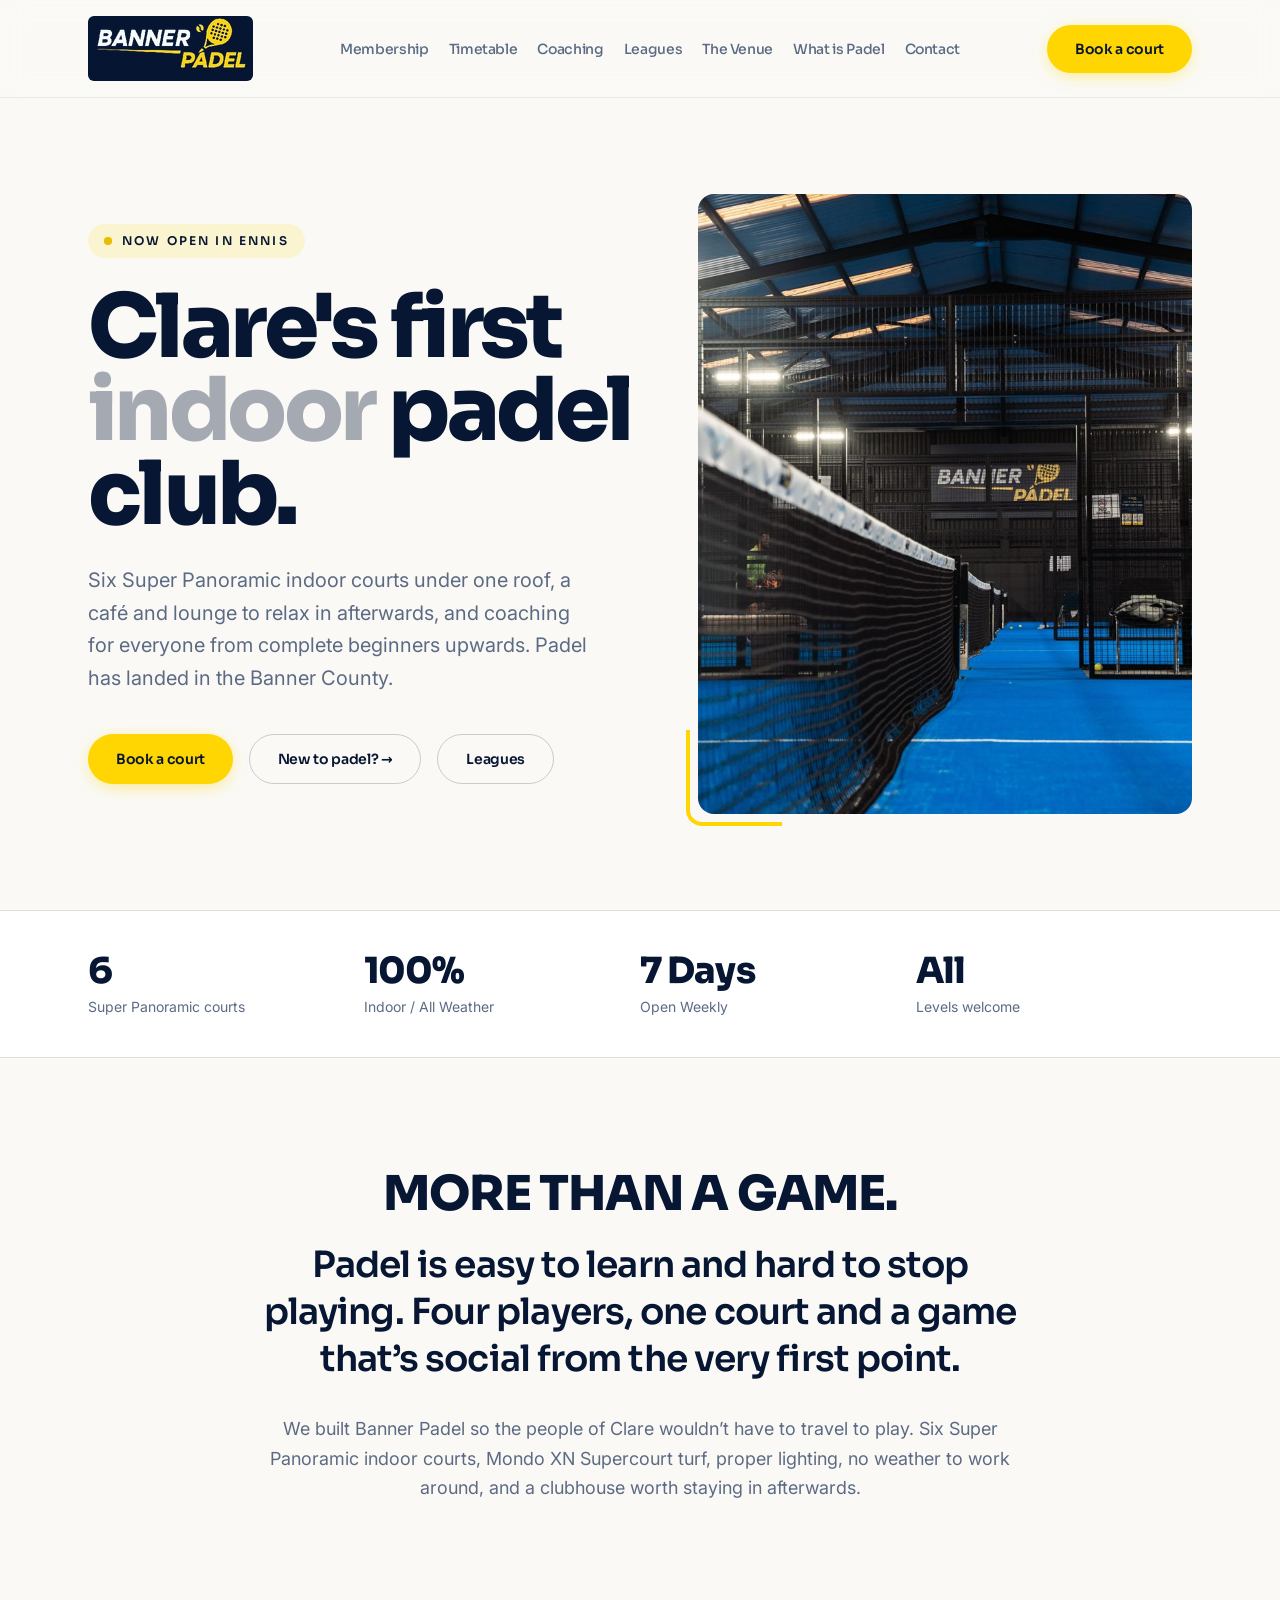
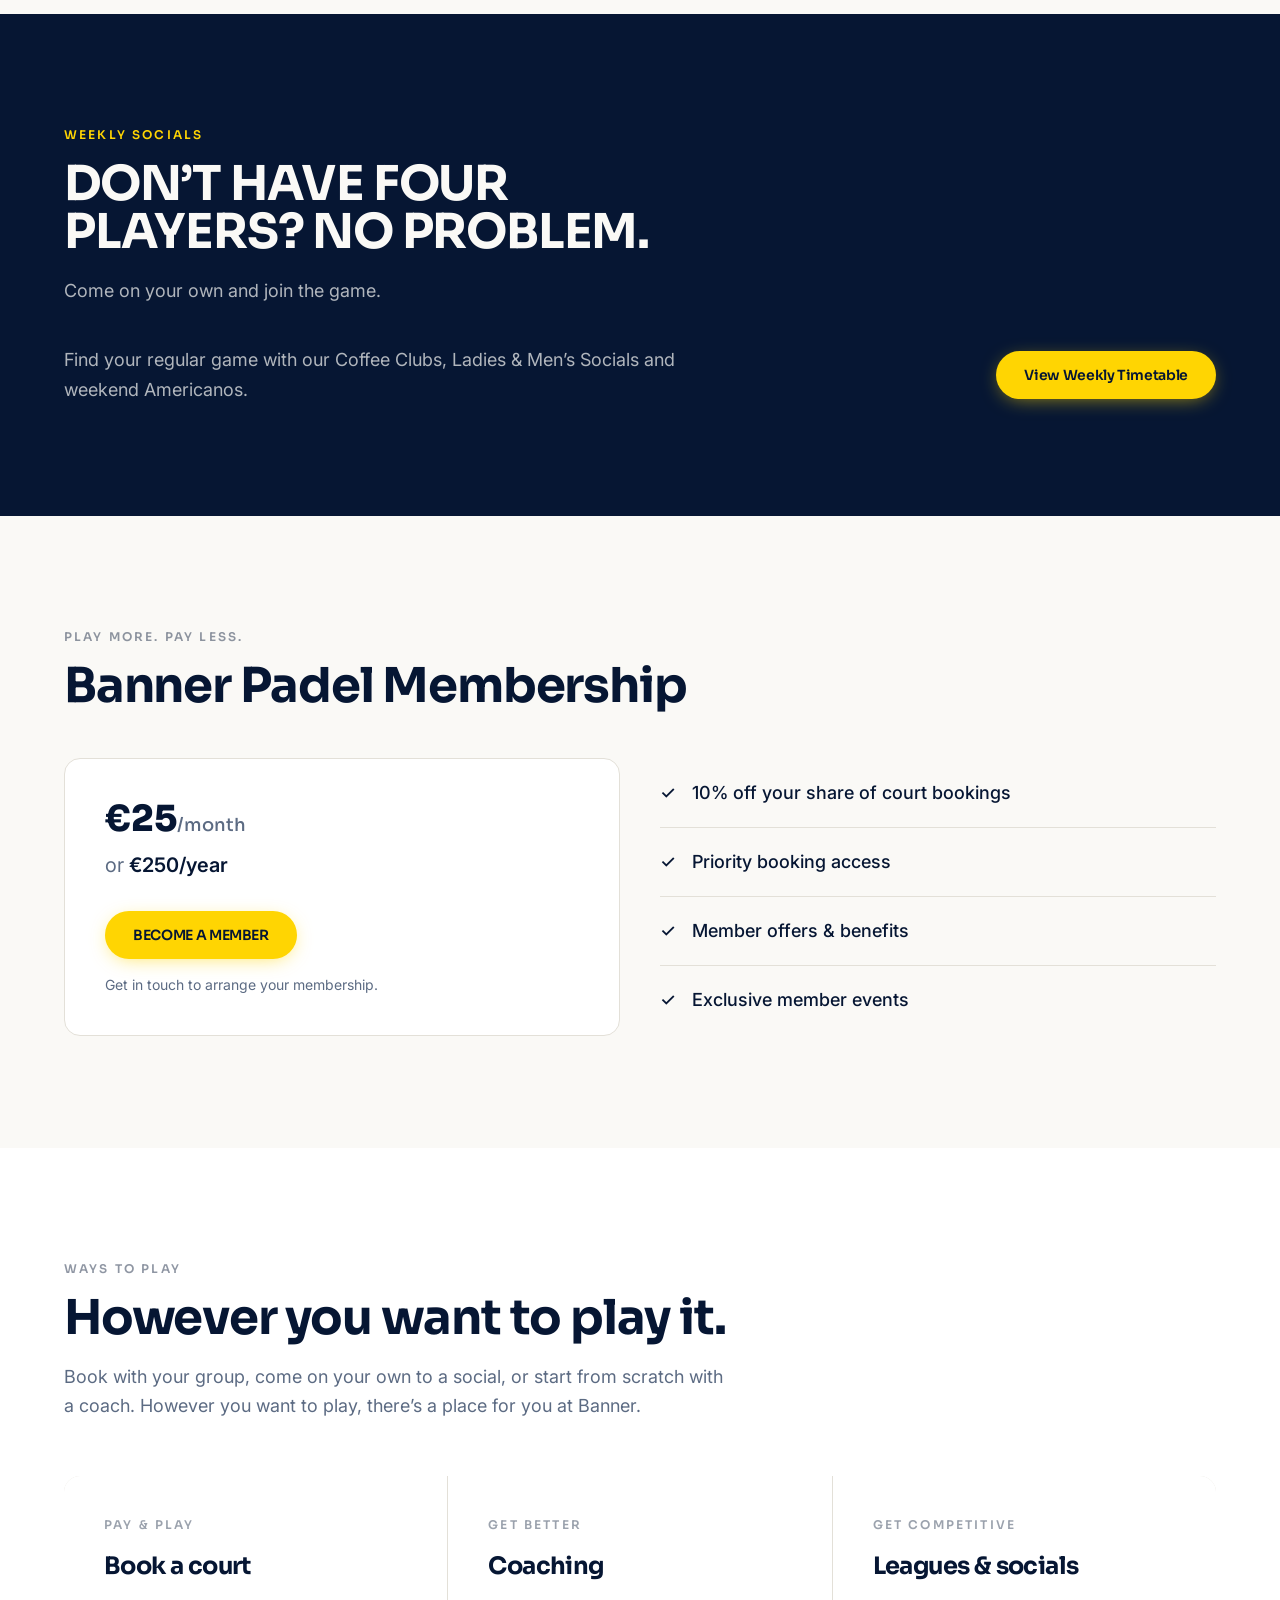
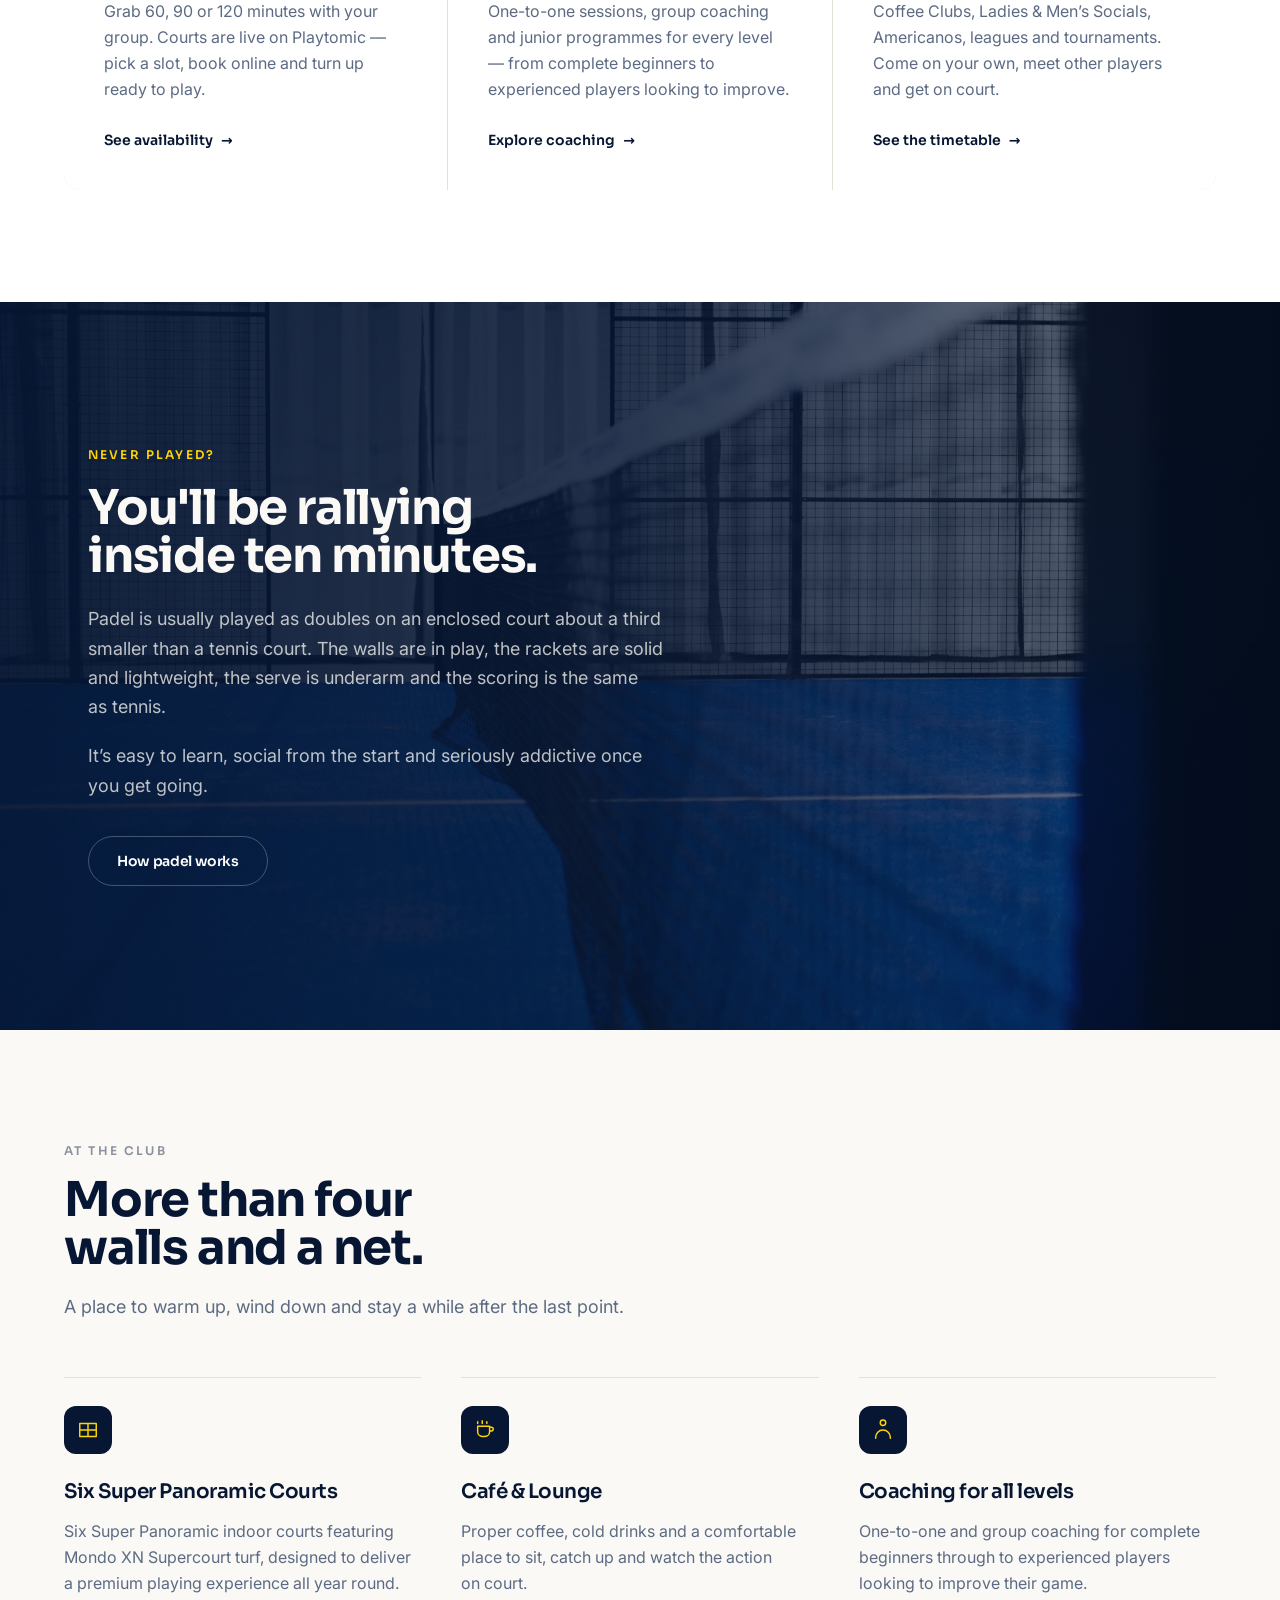
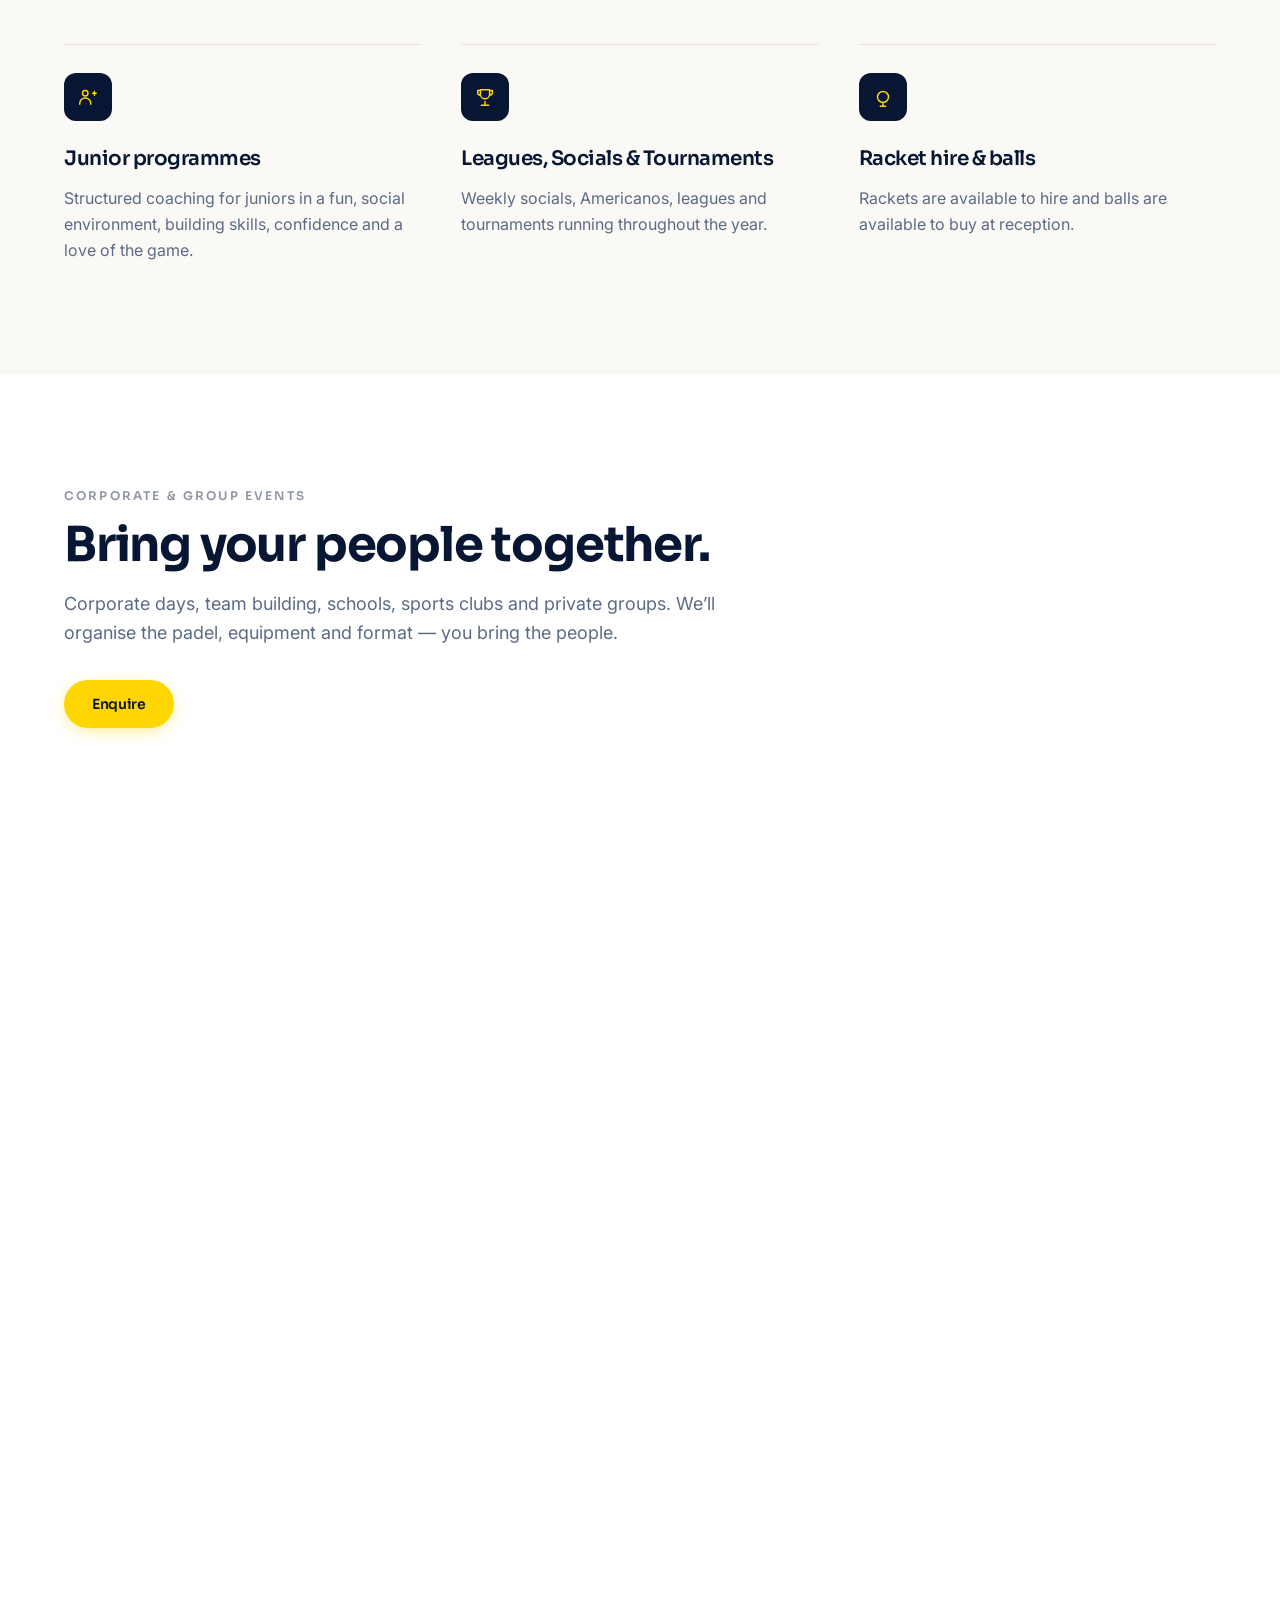
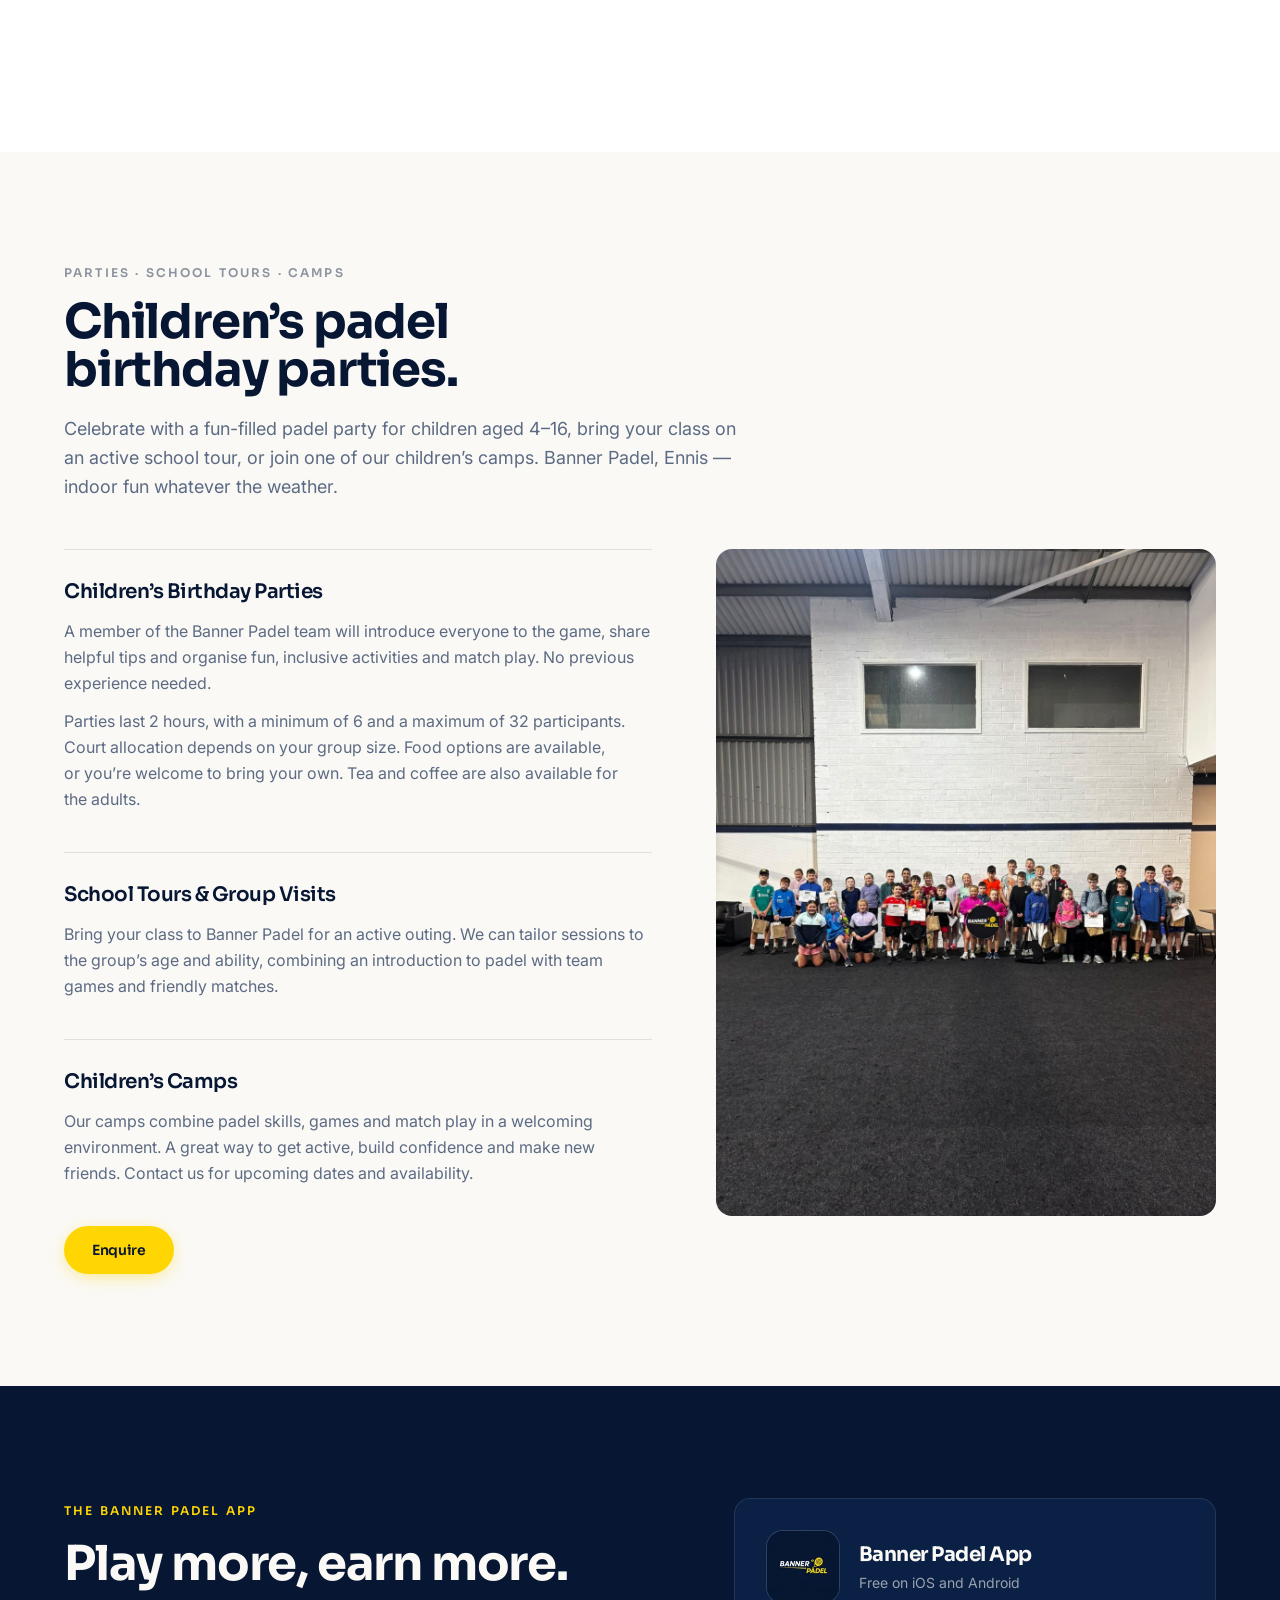
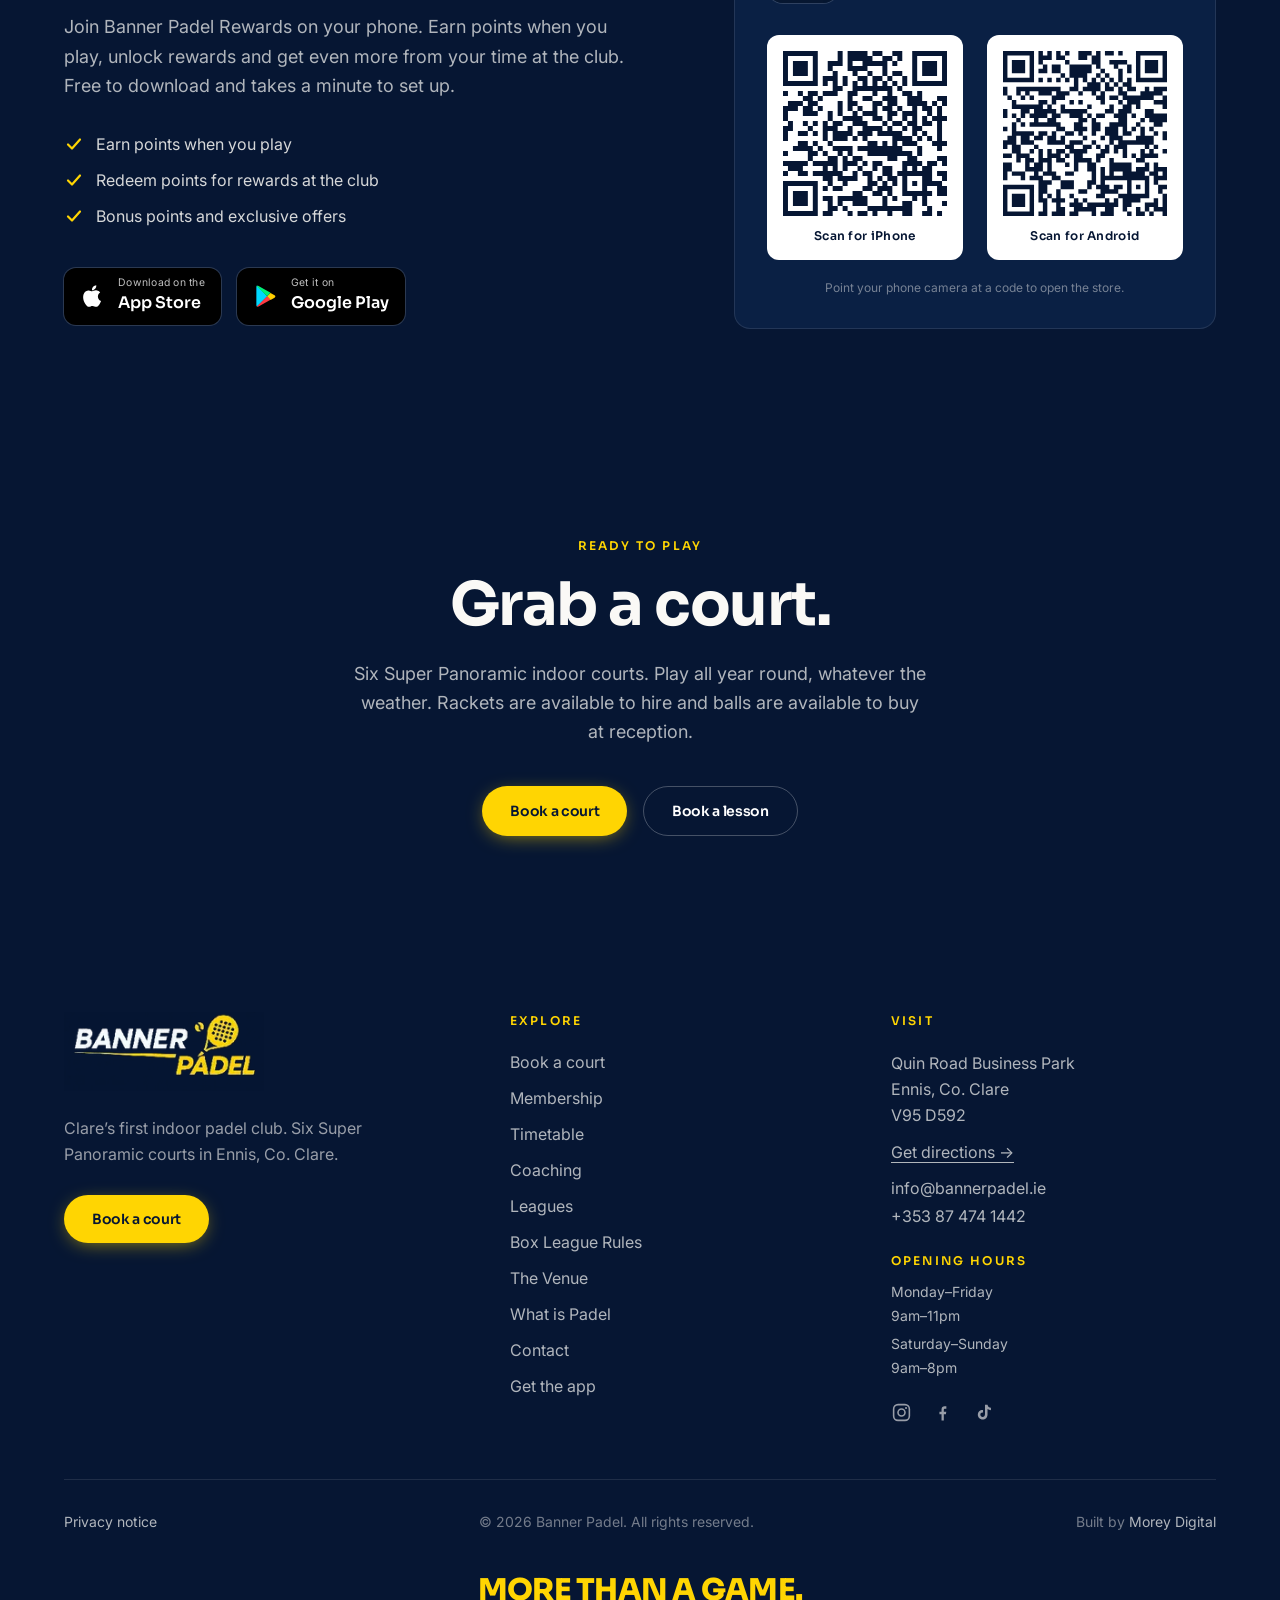
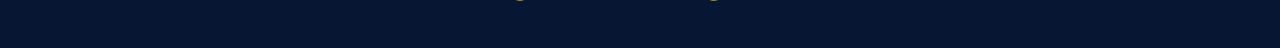
==== commit 06528907: "Update club phone number to 087 474 1442" ====
--- a/index.html
+++ b/index.html
@@ -1,2 +1,2 @@
-<!DOCTYPE html><html lang="en-IE"><head><meta charset="utf-8"><meta name="viewport" content="width=device-width, initial-scale=1"><title>Banner Padel — Clare&#39;s first indoor padel club, Ennis</title><meta name="description" content="Banner Padel is Clare's first indoor padel club. Six Super Panoramic indoor courts in Ennis, with coaching, a café and lounge, leagues and social nights. Book online."><link rel="canonical" href="https://bannerpadel.ie/"><link rel="icon" type="image/svg+xml" href="/favicon.svg"><meta property="og:site_name" content="Banner Padel"><meta property="og:title" content="Banner Padel — Clare's first indoor padel club, Ennis"><meta property="og:description" content="Banner Padel is Clare's first indoor padel club. Six Super Panoramic indoor courts in Ennis, with coaching, a café and lounge, leagues and social nights. Book online."><meta property="og:type" content="website"><meta property="og:url" content="https://bannerpadel.ie/"><meta property="og:locale" content="en_IE"><meta property="og:image" content="https://bannerpadel.ie/social-share.png"><meta property="og:image:width" content="1200"><meta property="og:image:height" content="630"><meta property="og:image:type" content="image/png"><meta property="og:image:alt" content="Banner Padel — indoor padel in Ennis, Co. Clare"><meta name="twitter:image" content="https://bannerpadel.ie/social-share.png"><meta name="twitter:image:alt" content="Banner Padel — indoor padel in Ennis, Co. Clare"><meta name="twitter:card" content="summary_large_image"><link rel="preconnect" href="https://fonts.googleapis.com"><link rel="preconnect" href="https://fonts.gstatic.com" crossorigin><link href="https://fonts.googleapis.com/css2?family=Sora:wght@400;600;700;800&family=Inter:wght@400;500;600&display=swap" rel="stylesheet"><script type="application/ld+json">{"@context":"https://schema.org","@type":"SportsActivityLocation","name":"Banner Padel","description":"Clare's first indoor padel club","url":"https://bannerpadel.ie","email":"info@bannerpadel.ie","telephone":"+353 85 244 6686","openingHoursSpecification":[{"@type":"OpeningHoursSpecification","dayOfWeek":["https://schema.org/Monday","https://schema.org/Tuesday","https://schema.org/Wednesday","https://schema.org/Thursday","https://schema.org/Friday"],"opens":"09:00","closes":"23:00"},{"@type":"OpeningHoursSpecification","dayOfWeek":["https://schema.org/Saturday","https://schema.org/Sunday"],"opens":"09:00","closes":"20:00"}],"image":"https://bannerpadel.ie/social-share.png","hasMap":"https://maps.google.com/?cid=10938682595280522135","address":{"@type":"PostalAddress","streetAddress":"Quin Road Business Park","postalCode":"V95 D592","addressLocality":"Ennis","addressRegion":"Co. Clare","addressCountry":"IE"},"sameAs":["https://www.facebook.com/bannerpadel","https://www.instagram.com/bannerpadel","https://www.tiktok.com/@bannerpadel"]}</script><link rel="stylesheet" href="/_astro/Layout.BHSgSZDn.css"></head><body><a href="#main" class="sr-only focus:not-sr-only focus:absolute focus:left-4 focus:top-4 focus:z-[60] focus:rounded-full focus:bg-navy focus:px-5 focus:py-3 focus:text-bone">Skip to content</a><header id="site-header" class="sticky top-0 z-50 border-b border-line/70 bg-bone/85 backdrop-blur-md transition-shadow duration-300"><div class="mx-auto flex max-w-6xl items-center justify-between gap-6 px-6 py-4"><a href="/" class="flex shrink-0 items-center gap-3" aria-label="Banner Padel — home"><img src="/_astro/banner-padel-logo-wordmark.DFg-VL1P_2nq6gw.webp" srcset="/_astro/banner-padel-logo-wordmark.DFg-VL1P_2nq6gw.webp 1x, /_astro/banner-padel-logo-wordmark.DFg-VL1P_1RrCAB.webp 2x" alt="Banner Padel" loading="eager" decoding="async" width="165" height="65" class="h-auto w-[140px] rounded-md bg-navy sm:w-[165px]"></a><nav aria-label="Main" class="hidden items-center gap-5 lg:flex"><a href="/#membership" class="font-display text-sm font-medium tracking-tight transition-colors text-muted hover:text-navy">Membership</a><a href="/timetable/" class="font-display text-sm font-medium tracking-tight transition-colors text-muted hover:text-navy">Timetable</a><a href="/coaching/" class="font-display text-sm font-medium tracking-tight transition-colors text-muted hover:text-navy">Coaching</a><a href="https://league.bannerpadel.ie" class="font-display text-sm font-medium tracking-tight transition-colors text-muted hover:text-navy">Leagues</a><a href="/venue/" class="font-display text-sm font-medium tracking-tight transition-colors text-muted hover:text-navy">The Venue</a><a href="/what-is-padel/" class="font-display text-sm font-medium tracking-tight transition-colors text-muted hover:text-navy">What is Padel</a><a href="/contact/" class="font-display text-sm font-medium tracking-tight transition-colors text-muted hover:text-navy">Contact</a></nav><div class="flex items-center gap-3"><div class="hidden sm:block"><a href="https://playtomic.com/clubs/banner-padel" class="inline-flex items-center justify-center gap-2 rounded-full px-7 py-3.5 font-display text-sm font-semibold tracking-tight transition-all duration-200 hover:-translate-y-0.5 active:translate-y-0 bg-saffron text-navy hover:bg-saffron-600 shadow-[0_4px_20px_-6px_rgba(255,213,2,0.7)] px-6 py-3">Book a court</a></div><button type="button" id="menu-toggle" class="grid h-11 w-11 place-items-center rounded-full border border-navy/15 text-navy lg:hidden" aria-expanded="false" aria-controls="mobile-menu" aria-label="Open menu"><svg width="20" height="20" viewBox="0 0 20 20" fill="none" stroke="currentColor" stroke-width="1.8" aria-hidden="true"><path d="M3 6h14M3 10h14M3 14h14"></path></svg></button></div></div><div id="mobile-menu" hidden class="border-t border-line bg-bone lg:hidden"><nav aria-label="Mobile" class="mx-auto flex max-w-6xl flex-col px-6 py-3"><a href="/#membership" class="border-b border-line/70 py-4 font-display text-lg font-semibold tracking-tight text-navy last:border-0">Membership</a><a href="/timetable/" class="border-b border-line/70 py-4 font-display text-lg font-semibold tracking-tight text-navy last:border-0">Timetable</a><a href="/coaching/" class="border-b border-line/70 py-4 font-display text-lg font-semibold tracking-tight text-navy last:border-0">Coaching</a><a href="https://league.bannerpadel.ie" class="border-b border-line/70 py-4 font-display text-lg font-semibold tracking-tight text-navy last:border-0">Leagues</a><a href="/venue/" class="border-b border-line/70 py-4 font-display text-lg font-semibold tracking-tight text-navy last:border-0">The Venue</a><a href="/what-is-padel/" class="border-b border-line/70 py-4 font-display text-lg font-semibold tracking-tight text-navy last:border-0">What is Padel</a><a href="/contact/" class="border-b border-line/70 py-4 font-display text-lg font-semibold tracking-tight text-navy last:border-0">Contact</a><a href="https://playtomic.com/clubs/banner-padel" class="inline-flex items-center justify-center gap-2 rounded-full px-7 py-3.5 font-display text-sm font-semibold tracking-tight transition-all duration-200 hover:-translate-y-0.5 active:translate-y-0 bg-saffron text-navy hover:bg-saffron-600 shadow-[0_4px_20px_-6px_rgba(255,213,2,0.7)] my-4">Book a court</a></nav></div></header><script type="module">var e=document.getElementById(`menu-toggle`),t=document.getElementById(`mobile-menu`);e?.addEventListener(`click`,()=>{let n=e.getAttribute(`aria-expanded`)===`true`;e.setAttribute(`aria-expanded`,String(!n)),e.setAttribute(`aria-label`,n?`Open menu`:`Close menu`),t&&(t.hidden=n)}),t?.querySelectorAll(`a`).forEach(n=>{n.addEventListener(`click`,()=>{t.hidden=!0,e?.setAttribute(`aria-expanded`,`false`),e?.setAttribute(`aria-label`,`Open menu`)})});var n=document.getElementById(`site-header`),r=()=>{n?.classList.toggle(`shadow-[0_1px_24px_-8px_rgba(6,22,51,0.25)]`,window.scrollY>8)};r(),window.addEventListener(`scroll`,r,{passive:!0});</script><main id="main"><section class="relative overflow-hidden bg-bone"><div class="mx-auto grid max-w-6xl gap-12 px-6 py-16 md:py-24 lg:grid-cols-[1.05fr_0.95fr] lg:items-center lg:gap-16"><div><p class="inline-flex items-center gap-2.5 rounded-full bg-saffron/15 px-4 py-2"><span class="relative flex h-2 w-2"><span class="absolute inline-flex h-full w-full animate-ping rounded-full bg-saffron opacity-75"></span><span class="relative inline-flex h-2 w-2 rounded-full bg-saffron-600"></span></span><span class="eyebrow text-navy">Now open in Ennis</span></p><h1 class="mt-7 text-[clamp(2.75rem,7vw,5.5rem)] font-extrabold leading-[0.95] tracking-[-0.04em]">Clare's first<br><span class="text-navy/35">indoor</span> padel club.</h1><p class="mt-7 max-w-lg text-lg leading-relaxed text-muted md:text-xl">Six Super Panoramic indoor courts under one roof, a café and lounge to relax in afterwards, and coaching for everyone from complete beginners upwards. Padel has landed in the Banner County.</p><div class="mt-10 flex flex-wrap gap-4"><a href="https://playtomic.com/clubs/banner-padel" class="inline-flex items-center justify-center gap-2 rounded-full px-7 py-3.5 font-display text-sm font-semibold tracking-tight transition-all duration-200 hover:-translate-y-0.5 active:translate-y-0 bg-saffron text-navy hover:bg-saffron-600 shadow-[0_4px_20px_-6px_rgba(255,213,2,0.7)] ">Book a court</a><a href="/what-is-padel/" class="inline-flex items-center justify-center gap-2 rounded-full px-7 py-3.5 font-display text-sm font-semibold tracking-tight transition-all duration-200 hover:-translate-y-0.5 active:translate-y-0 border border-navy/20 text-navy hover:border-navy/50 hover:bg-navy/[0.03] ">New to padel? →</a><a href="https://league.bannerpadel.ie" class="inline-flex items-center justify-center gap-2 rounded-full px-7 py-3.5 font-display text-sm font-semibold tracking-tight transition-all duration-200 hover:-translate-y-0.5 active:translate-y-0 border border-navy/20 text-navy hover:border-navy/50 hover:bg-navy/[0.03] ">Leagues</a></div></div><div class="relative"><div class="overflow-hidden rounded-2xl"><img src="/_astro/banner-padel-hero-1024.jpg" srcset="/_astro/banner-padel-hero-480.jpg 480w, /_astro/banner-padel-hero-720.jpg 720w, /_astro/banner-padel-hero-1024.jpg 1024w" alt="Looking along the nets between the courts at Banner Padel in Ennis, with the club sign at the far end" sizes="(min-width: 1024px) 46vw, 92vw" loading="eager" fetchpriority="high" decoding="async" width="1024" height="1537" class="h-[440px] w-full object-cover md:h-[560px] lg:h-[620px]"></div><!-- Saffron rule echoing the court's tramlines --><div class="absolute -bottom-3 -left-3 hidden h-24 w-24 rounded-bl-2xl border-b-4 border-l-4 border-saffron lg:block"></div></div></div><!-- Stat strip --><div class="border-y border-line bg-white"><dl class="mx-auto grid max-w-6xl grid-cols-2 gap-y-8 px-6 py-10 md:grid-cols-4"><div class="reveal"><dt class="sr-only">Super Panoramic courts</dt><dd><span class="block font-display text-3xl font-extrabold tracking-tight md:text-4xl">6</span><span class="mt-1.5 block text-sm text-muted">Super Panoramic courts</span></dd></div><div class="reveal"><dt class="sr-only">Indoor / All Weather</dt><dd><span class="block font-display text-3xl font-extrabold tracking-tight md:text-4xl">100%</span><span class="mt-1.5 block text-sm text-muted">Indoor / All Weather</span></dd></div><div class="reveal"><dt class="sr-only">Open Weekly</dt><dd><span class="block font-display text-3xl font-extrabold tracking-tight md:text-4xl">7 Days</span><span class="mt-1.5 block text-sm text-muted">Open Weekly</span></dd></div><div class="reveal"><dt class="sr-only">Levels welcome</dt><dd><span class="block font-display text-3xl font-extrabold tracking-tight md:text-4xl">All</span><span class="mt-1.5 block text-sm text-muted">Levels welcome</span></dd></div></dl></div></section><section class="bg-bone text-navy px-6 py-20 md:py-28 "><div class="mx-auto max-w-6xl"><div class="reveal mx-auto max-w-3xl text-center"><h2 class="mb-6 text-4xl font-extrabold tracking-tight md:text-5xl">MORE THAN A GAME.</h2><p class="text-[clamp(1.5rem,3.2vw,2.25rem)] font-display font-semibold leading-[1.3] tracking-tight">Padel is easy to learn and hard to stop playing. Four players, one court and a game that’s social from the very first point.</p><p class="mt-8 text-lg leading-relaxed text-muted">We built Banner Padel so the people of Clare wouldn’t have to travel to play. Six Super Panoramic indoor courts, Mondo XN Supercourt turf, proper lighting, no weather to work around, and a clubhouse worth staying in afterwards.</p></div></div></section><section id="socials" class="bg-navy text-bone px-6 py-20 md:py-28 "><div class="mx-auto max-w-6xl"><header class="reveal max-w-2xl"><p class="eyebrow mb-4 text-saffron">Weekly socials</p><h2 class="text-4xl font-bold tracking-tight md:text-5xl">DON’T HAVE FOUR PLAYERS? NO PROBLEM.</h2><p class="mt-5 text-lg leading-relaxed text-bone/70">Come on your own and join the game.</p></header><div class="reveal mt-10 grid gap-8 md:grid-cols-[1fr_auto] md:items-center"><p class="max-w-2xl text-lg leading-relaxed text-bone/70">Find your regular game with our Coffee Clubs, Ladies &amp; Men’s Socials and weekend Americanos.</p><a href="/timetable/" class="inline-flex items-center justify-center gap-2 rounded-full px-7 py-3.5 font-display text-sm font-semibold tracking-tight transition-all duration-200 hover:-translate-y-0.5 active:translate-y-0 bg-saffron text-navy hover:bg-saffron-600 shadow-[0_4px_20px_-6px_rgba(255,213,2,0.7)] ">View Weekly Timetable</a></div></div></section><section id="membership" class="bg-bone text-navy px-6 py-20 md:py-28 "><div class="mx-auto max-w-6xl"><header class="reveal max-w-2xl"><p class="eyebrow mb-4 text-navy/45">PLAY MORE. PAY LESS.</p><h2 class="text-4xl font-bold tracking-tight md:text-5xl">Banner Padel Membership</h2></header><div class="mt-12 grid gap-10 md:grid-cols-2 md:items-center"><div class="reveal rounded-2xl border border-line bg-white p-8 md:p-10"><p class="font-display text-4xl font-extrabold">€25<span class="text-lg font-medium text-muted">/month</span></p><p class="mt-3 text-xl text-muted">or <strong class="font-semibold text-navy">€250/year</strong></p><div class="mt-8"><a href="/contact/?topic=membership#enquiry" class="inline-flex items-center justify-center gap-2 rounded-full px-7 py-3.5 font-display text-sm font-semibold tracking-tight transition-all duration-200 hover:-translate-y-0.5 active:translate-y-0 bg-saffron text-navy hover:bg-saffron-600 shadow-[0_4px_20px_-6px_rgba(255,213,2,0.7)] ">BECOME A MEMBER</a></div><p class="mt-4 text-sm text-muted">Get in touch to arrange your membership.</p></div><ul class="reveal divide-y divide-line text-lg font-medium"><li class="flex gap-4 py-5"><span aria-hidden="true" class="text-navy">✓</span>10% off your share of court bookings</li><li class="flex gap-4 py-5"><span aria-hidden="true" class="text-navy">✓</span>Priority booking access</li><li class="flex gap-4 py-5"><span aria-hidden="true" class="text-navy">✓</span>Member offers &amp; benefits</li><li class="flex gap-4 py-5"><span aria-hidden="true" class="text-navy">✓</span>Exclusive member events</li></ul></div></div></section><section id="book" class="bg-white text-navy px-6 py-20 md:py-28 "><div class="mx-auto max-w-6xl"><header class="reveal max-w-2xl"><p class="eyebrow mb-4 text-navy/45">Ways to play</p><h2 class="text-4xl font-bold tracking-tight md:text-5xl">However you want to play it.</h2><p class="mt-5 text-lg leading-relaxed text-muted">Book with your group, come on your own to a social, or start from scratch with a coach. However you want to play, there’s a place for you at Banner.</p></header><div class="mt-14 grid gap-px overflow-hidden rounded-2xl bg-line md:grid-cols-3"><a href="https://playtomic.com/clubs/banner-padel" class="reveal group flex flex-col bg-white p-8 transition-colors hover:bg-bone md:p-10"><p class="eyebrow text-navy/40">Pay &amp; play</p><h3 class="mt-4 font-display text-2xl font-bold tracking-tight">Book a court</h3><p class="mt-4 flex-1 leading-relaxed text-muted">Grab 60, 90 or 120 minutes with your group. Courts are live on Playtomic — pick a slot, book online and turn up ready to play.</p><span class="mt-7 inline-flex items-center gap-2 font-display text-sm font-semibold text-navy">See availability<span class="transition-transform duration-200 group-hover:translate-x-1">→</span></span></a><a href="/coaching/" class="reveal group flex flex-col bg-white p-8 transition-colors hover:bg-bone md:p-10"><p class="eyebrow text-navy/40">Get better</p><h3 class="mt-4 font-display text-2xl font-bold tracking-tight">Coaching</h3><p class="mt-4 flex-1 leading-relaxed text-muted">One-to-one sessions, group coaching and junior programmes for every level — from complete beginners to experienced players looking to improve.</p><span class="mt-7 inline-flex items-center gap-2 font-display text-sm font-semibold text-navy">Explore coaching<span class="transition-transform duration-200 group-hover:translate-x-1">→</span></span></a><a href="/timetable/" class="reveal group flex flex-col bg-white p-8 transition-colors hover:bg-bone md:p-10"><p class="eyebrow text-navy/40">Get competitive</p><h3 class="mt-4 font-display text-2xl font-bold tracking-tight">Leagues &amp; socials</h3><p class="mt-4 flex-1 leading-relaxed text-muted">Coffee Clubs, Ladies &amp; Men’s Socials, Americanos, leagues and tournaments. Come on your own, meet other players and get on court.</p><span class="mt-7 inline-flex items-center gap-2 font-display text-sm font-semibold text-navy">See the timetable<span class="transition-transform duration-200 group-hover:translate-x-1">→</span></span></a></div></div></section><section class="relative isolate overflow-hidden"><img src="/_astro/padel-net.D68K4fOt_Z1M8NOH.webp" srcset="/_astro/padel-net.D68K4fOt_ZJ8vqD.webp 720w, /_astro/padel-net.D68K4fOt_Z27iec9.webp 1200w, /_astro/padel-net.D68K4fOt_Z1M8NOH.webp 1920w" alt="The net inside an enclosed padel court" sizes="100vw" loading="lazy" decoding="async" width="1920" height="1441" class="absolute inset-0 -z-10 h-full w-full object-cover"><div class="absolute inset-0 -z-10 bg-gradient-to-r from-navy/95 via-navy/85 to-navy/55"></div><div class="mx-auto max-w-6xl px-6 py-28 md:py-36"><div class="reveal max-w-xl text-bone"><p class="eyebrow mb-5 text-saffron">Never played?</p><h2 class="text-4xl font-bold tracking-tight md:text-5xl">You'll be rallying inside ten minutes.</h2><p class="mt-6 text-lg leading-relaxed text-bone/75">Padel is usually played as doubles on an enclosed court about a third smaller than a tennis court. The walls are in play, the rackets are solid and lightweight, the serve is underarm and the scoring is the same as tennis.</p><p class="mt-5 text-lg leading-relaxed text-bone/75">It’s easy to learn, social from the start and seriously addictive once you get going.</p><div class="mt-9"><a href="/what-is-padel/" class="inline-flex items-center justify-center gap-2 rounded-full px-7 py-3.5 font-display text-sm font-semibold tracking-tight transition-all duration-200 hover:-translate-y-0.5 active:translate-y-0 border border-white/25 text-white hover:border-white/60 hover:bg-white/10 ">How padel works</a></div></div></div></section><section class="bg-bone text-navy px-6 py-20 md:py-28 "><div class="mx-auto max-w-6xl"><header class="reveal max-w-2xl"><p class="eyebrow mb-4 text-navy/45">At the club</p><h2 class="text-4xl font-bold tracking-tight md:text-5xl">More than four walls and a net.</h2><p class="mt-5 text-lg leading-relaxed text-muted">A place to warm up, wind down and stay a while after the last point.</p></header><div class="mt-14 grid gap-x-10 gap-y-12 sm:grid-cols-2 lg:grid-cols-3"><div class="reveal group border-t border-line pt-7"><div class="mb-6 grid h-12 w-12 place-items-center rounded-xl bg-navy text-saffron transition-transform duration-300 group-hover:-translate-y-1"><svg viewBox="0 0 24 24" width="22" height="22" fill="none" stroke="currentColor" stroke-width="1.6" stroke-linecap="round" stroke-linejoin="round" aria-hidden="true"><path d="M3 5h18v14H3zM12 5v14M3 12h18"></path></svg></div><h3 class="font-display text-xl font-semibold tracking-tight">Six Super Panoramic Courts</h3><p class="mt-3 leading-relaxed text-muted">Six Super Panoramic indoor courts featuring Mondo XN Supercourt turf, designed to deliver a premium playing experience all year round.</p></div><div class="reveal group border-t border-line pt-7"><div class="mb-6 grid h-12 w-12 place-items-center rounded-xl bg-navy text-saffron transition-transform duration-300 group-hover:-translate-y-1"><svg viewBox="0 0 24 24" width="22" height="22" fill="none" stroke="currentColor" stroke-width="1.6" stroke-linecap="round" stroke-linejoin="round" aria-hidden="true"><path d="M4 8h13v6a5 5 0 01-5 5H9a5 5 0 01-5-5zM17 9h2a2 2 0 010 4h-2M4 3v2M9 2v3M14 3v2"></path></svg></div><h3 class="font-display text-xl font-semibold tracking-tight">Café &amp; Lounge</h3><p class="mt-3 leading-relaxed text-muted">Proper coffee, cold drinks and a comfortable place to sit, catch up and watch the action on court.</p></div><div class="reveal group border-t border-line pt-7"><div class="mb-6 grid h-12 w-12 place-items-center rounded-xl bg-navy text-saffron transition-transform duration-300 group-hover:-translate-y-1"><svg viewBox="0 0 24 24" width="22" height="22" fill="none" stroke="currentColor" stroke-width="1.6" stroke-linecap="round" stroke-linejoin="round" aria-hidden="true"><path d="M12 7a3 3 0 100-6 3 3 0 000 6zM4 21v-1a8 8 0 0116 0v1"></path></svg></div><h3 class="font-display text-xl font-semibold tracking-tight">Coaching for all levels</h3><p class="mt-3 leading-relaxed text-muted">One-to-one and group coaching for complete beginners through to experienced players looking to improve their game.</p></div><div class="reveal group border-t border-line pt-7"><div class="mb-6 grid h-12 w-12 place-items-center rounded-xl bg-navy text-saffron transition-transform duration-300 group-hover:-translate-y-1"><svg viewBox="0 0 24 24" width="22" height="22" fill="none" stroke="currentColor" stroke-width="1.6" stroke-linecap="round" stroke-linejoin="round" aria-hidden="true"><path d="M9 11a3 3 0 100-6 3 3 0 000 6zM3 20v-1a6 6 0 0112 0v1M17 8h4M19 6v4"></path></svg></div><h3 class="font-display text-xl font-semibold tracking-tight">Junior programmes</h3><p class="mt-3 leading-relaxed text-muted">Structured coaching for juniors in a fun, social environment, building skills, confidence and a love of the game.</p></div><div class="reveal group border-t border-line pt-7"><div class="mb-6 grid h-12 w-12 place-items-center rounded-xl bg-navy text-saffron transition-transform duration-300 group-hover:-translate-y-1"><svg viewBox="0 0 24 24" width="22" height="22" fill="none" stroke="currentColor" stroke-width="1.6" stroke-linecap="round" stroke-linejoin="round" aria-hidden="true"><path d="M8 21h8M12 17v4M7 4h10v5a5 5 0 01-10 0zM7 5H4v2a3 3 0 003 3M17 5h3v2a3 3 0 01-3 3"></path></svg></div><h3 class="font-display text-xl font-semibold tracking-tight">Leagues, Socials &amp; Tournaments</h3><p class="mt-3 leading-relaxed text-muted">Weekly socials, Americanos, leagues and tournaments running throughout the year.</p></div><div class="reveal group border-t border-line pt-7"><div class="mb-6 grid h-12 w-12 place-items-center rounded-xl bg-navy text-saffron transition-transform duration-300 group-hover:-translate-y-1"><svg viewBox="0 0 24 24" width="22" height="22" fill="none" stroke="currentColor" stroke-width="1.6" stroke-linecap="round" stroke-linejoin="round" aria-hidden="true"><path d="M6 12a6 6 0 1112 0 6 6 0 01-12 0zM12 18v4M9 22h6"></path></svg></div><h3 class="font-display text-xl font-semibold tracking-tight">Racket hire &amp; balls</h3><p class="mt-3 leading-relaxed text-muted">Rackets are available to hire and balls are available to buy at reception.</p></div></div></div></section><section id="corporate-events" class="bg-white text-navy px-6 py-20 md:py-28 "><div class="mx-auto max-w-6xl"><header class="reveal max-w-2xl"><p class="eyebrow mb-4 text-navy/45">Corporate &amp; Group Events</p><h2 class="text-4xl font-bold tracking-tight md:text-5xl">Bring your people together.</h2><p class="mt-5 text-lg leading-relaxed text-muted">Corporate days, team building, schools, sports clubs and private groups. We’ll organise the padel, equipment and format — you bring the people.</p></header><div class="reveal mt-8"><a href="/contact/?topic=groups#enquiry" class="inline-flex items-center justify-center gap-2 rounded-full px-7 py-3.5 font-display text-sm font-semibold tracking-tight transition-all duration-200 hover:-translate-y-0.5 active:translate-y-0 bg-saffron text-navy hover:bg-saffron-600 shadow-[0_4px_20px_-6px_rgba(255,213,2,0.7)] ">Enquire</a></div><img src="/_astro/banner-padel-corporate-group.D8PlUe7w_Z21PY4M.webp" srcset="/_astro/banner-padel-corporate-group.D8PlUe7w_Z1o8U5n.webp 480w, /_astro/banner-padel-corporate-group.D8PlUe7w_Z1euCoE.webp 768w, /_astro/banner-padel-corporate-group.D8PlUe7w_Z21PY4M.webp 1280w" alt="A corporate group with padel rackets gathered at Banner Padel in Ennis" sizes="(min-width: 1200px) 1152px, calc(100vw - 48px)" loading="lazy" decoding="async" width="1280" height="960" class="reveal mt-12 h-auto w-full rounded-2xl"></div></section>
-<section id="kids-parties" class="bg-bone text-navy px-6 py-20 md:py-28"><div class="mx-auto max-w-6xl"><header class="reveal max-w-2xl"><p class="eyebrow mb-4 text-navy/45">Parties · School Tours · Camps</p><h2 class="text-4xl font-bold tracking-tight md:text-5xl">Children’s padel birthday parties.</h2><p class="mt-5 text-lg leading-relaxed text-muted">Celebrate with a fun-filled padel party for children aged 4–16, bring your class on an active school tour, or join one of our children’s camps. Banner Padel, Ennis — indoor fun whatever the weather.</p></header><div class="mt-12 grid items-start gap-12 lg:grid-cols-[1fr_0.85fr] lg:gap-16"><div class="space-y-10"><div class="reveal border-t border-line pt-7"><h3 class="font-display text-xl font-semibold tracking-tight">Children’s Birthday Parties</h3><p class="mt-3 leading-relaxed text-muted">A member of the Banner Padel team will introduce everyone to the game, share helpful tips and organise fun, inclusive activities and match play. No previous experience needed.</p><p class="mt-3 leading-relaxed text-muted">Parties last 2 hours, with a minimum of 6 and a maximum of 32 participants. Court allocation depends on your group size. Food options are available, or you’re welcome to bring your own. Tea and coffee are also available for the adults.</p></div><div class="reveal border-t border-line pt-7"><h3 class="font-display text-xl font-semibold tracking-tight">School Tours &amp; Group Visits</h3><p class="mt-3 leading-relaxed text-muted">Bring your class to Banner Padel for an active outing. We can tailor sessions to the group’s age and ability, combining an introduction to padel with team games and friendly matches.</p></div><div class="reveal border-t border-line pt-7"><h3 class="font-display text-xl font-semibold tracking-tight">Children’s Camps</h3><p class="mt-3 leading-relaxed text-muted">Our camps combine padel skills, games and match play in a welcoming environment. A great way to get active, build confidence and make new friends. Contact us for upcoming dates and availability.</p></div><div class="reveal"><a href="/contact/?topic=groups#enquiry" class="inline-flex items-center justify-center gap-2 rounded-full px-7 py-3.5 font-display text-sm font-semibold tracking-tight transition-all duration-200 hover:-translate-y-0.5 active:translate-y-0 bg-saffron text-navy hover:bg-saffron-600 shadow-[0_4px_20px_-6px_rgba(255,213,2,0.7)]">Enquire</a></div></div><img src="/_astro/banner-padel-kids-group.jpg" alt="A group of children with their certificates at a padel party at Banner Padel in Ennis" width="1080" height="1440" loading="lazy" decoding="async" class="reveal h-auto w-full rounded-2xl"></div></div></section><section id="app" class="bg-navy px-6 py-20 text-bone md:py-28"><div class="mx-auto grid max-w-6xl items-center gap-14 lg:grid-cols-[1.1fr_0.9fr] lg:gap-20"><div class="reveal"><p class="eyebrow mb-5 text-saffron">The Banner Padel app</p><h2 class="text-4xl font-bold tracking-tight md:text-5xl">Play more, earn more.</h2><p class="mt-6 max-w-xl text-lg leading-relaxed text-bone/70">Join Banner Padel Rewards on your phone. Earn points when you play, unlock rewards and get even more from your time at the club. Free to download and takes a minute to set up.</p><ul class="mt-8 space-y-3"><li class="flex items-start gap-3 text-bone/85"><svg viewBox="0 0 20 20" width="20" height="20" fill="none" stroke="currentColor" stroke-width="2.2" stroke-linecap="round" stroke-linejoin="round" class="mt-0.5 shrink-0 text-saffron" aria-hidden="true"><path d="M4 10.5l4 4 8-9"></path></svg><span>Earn points when you play</span></li><li class="flex items-start gap-3 text-bone/85"><svg viewBox="0 0 20 20" width="20" height="20" fill="none" stroke="currentColor" stroke-width="2.2" stroke-linecap="round" stroke-linejoin="round" class="mt-0.5 shrink-0 text-saffron" aria-hidden="true"><path d="M4 10.5l4 4 8-9"></path></svg><span>Redeem points for rewards at the club</span></li><li class="flex items-start gap-3 text-bone/85"><svg viewBox="0 0 20 20" width="20" height="20" fill="none" stroke="currentColor" stroke-width="2.2" stroke-linecap="round" stroke-linejoin="round" class="mt-0.5 shrink-0 text-saffron" aria-hidden="true"><path d="M4 10.5l4 4 8-9"></path></svg><span>Bonus points and exclusive offers</span></li></ul><div class="mt-10 flex flex-wrap gap-4"><a href="https://apps.apple.com/ie/app/banner-padel/id6806317013" target="_blank" rel="noopener" class="inline-flex items-center gap-3 rounded-xl bg-black px-4 py-2.5 text-white ring-1 ring-white/15 transition-all duration-200 hover:-translate-y-0.5 hover:ring-white/40" aria-label="Download the Banner Padel app on the App Store"><svg viewBox="0 0 24 24" width="26" height="26" fill="currentColor" aria-hidden="true"><path d="M16.5 12.6c0-2.5 2-3.7 2.1-3.8-1.2-1.7-3-1.9-3.6-2-1.5-.2-3 .9-3.8.9-.8 0-2-.9-3.3-.8-1.7 0-3.2 1-4.1 2.5-1.8 3.1-.5 7.6 1.3 10.1.9 1.2 1.9 2.6 3.2 2.5 1.3-.1 1.8-.8 3.3-.8s2 .8 3.3.8c1.4 0 2.3-1.3 3.1-2.5 1-1.4 1.4-2.8 1.4-2.9 0 0-2.7-1-2.9-4zM14 5.2c.7-.8 1.2-2 1-3.2-1 0-2.2.7-2.9 1.5-.6.7-1.2 1.9-1 3.1 1.1.1 2.2-.6 2.9-1.4z"></path></svg><span class="leading-none"><span class="block text-[0.65rem] tracking-wide text-white/75">Download on the</span><span class="mt-0.5 block font-display text-base font-semibold">App Store</span></span></a><a href="https://play.google.com/store/apps/details?id=ir.bannerpadel.app" target="_blank" rel="noopener" class="inline-flex items-center gap-3 rounded-xl bg-black px-4 py-2.5 text-white ring-1 ring-white/15 transition-all duration-200 hover:-translate-y-0.5 hover:ring-white/40" aria-label="Get the Banner Padel app on Google Play"><svg viewBox="0 0 24 24" width="26" height="26" aria-hidden="true"><path fill="#00D7FE" d="M3.6 2.3c-.3.3-.5.8-.5 1.4v16.6c0 .6.2 1.1.5 1.4l.1.1 9.3-9.3v-.2L3.7 2.2l-.1.1z"></path><path fill="#FFCE00" d="M16.1 15.6l-3.1-3.1v-.2l3.1-3.1.1.1 3.7 2.1c1 .6 1 1.6 0 2.2l-3.7 2.1-.1-.1z"></path><path fill="#FF3A44" d="M16.2 15.5L13 12.3 3.6 21.7c.3.4.9.4 1.5.1l11.1-6.3"></path><path fill="#00F076" d="M16.2 9.1L5.1 2.8c-.6-.4-1.2-.3-1.5.1L13 12.3l3.2-3.2z"></path></svg><span class="leading-none"><span class="block text-[0.65rem] tracking-wide text-white/75">Get it on</span><span class="mt-0.5 block font-display text-base font-semibold">Google Play</span></span></a></div></div><!-- Icon on mobile; icon plus scannable codes on desktop --><div class="reveal"><div class="rounded-2xl border border-white/10 bg-navy-700 p-6 md:p-8"><div class="flex items-center gap-5"><img src="/_astro/banner-padel-app-icon.DbJN_afd_Ioe5H.webp" alt loading="lazy" decoding="async" width="144" height="144" class="h-16 w-16 shrink-0 rounded-2xl ring-1 ring-white/15 md:h-[72px] md:w-[72px]"><div><p class="font-display text-xl font-bold tracking-tight">Banner Padel App</p><p class="mt-1 text-sm text-bone/60">Free on iOS and Android</p></div></div><div class="mt-8 hidden gap-6 lg:grid lg:grid-cols-2"><a href="https://apps.apple.com/ie/app/banner-padel/id6806317013" target="_blank" rel="noopener" class="group block rounded-xl bg-white p-4 transition-transform hover:-translate-y-0.5"><img src="/_astro/qr-app-store.COxxxzrG_UwpEd.svg" alt="QR code linking to the Banner Padel app on the App Store" loading="lazy" decoding="async" width="220" height="220" class="h-auto w-full"><p class="mt-3 text-center font-display text-xs font-semibold tracking-wide text-navy">Scan for iPhone</p></a><a href="https://play.google.com/store/apps/details?id=ir.bannerpadel.app" target="_blank" rel="noopener" class="group block rounded-xl bg-white p-4 transition-transform hover:-translate-y-0.5"><img src="/_astro/qr-google-play.Dy3XBGz5_UwpEd.svg" alt="QR code linking to the Banner Padel app on Google Play" loading="lazy" decoding="async" width="220" height="220" class="h-auto w-full"><p class="mt-3 text-center font-display text-xs font-semibold tracking-wide text-navy">Scan for Android</p></a></div><p class="mt-5 hidden text-center text-xs text-bone/45 lg:block">Point your phone camera at a code to open the store.</p></div></div></div></section><section class="bg-navy px-6 py-24 text-bone"><div class="reveal mx-auto max-w-3xl text-center"><p class="eyebrow mb-5 text-saffron">Ready to play</p><h2 class="text-4xl font-bold tracking-tight md:text-6xl">Grab a court.</h2><p class="mx-auto mt-6 max-w-xl text-lg leading-relaxed text-bone/70">Six Super Panoramic indoor courts. Play all year round, whatever the weather. Rackets are available to hire and balls are available to buy at reception.</p><div class="mt-10 flex flex-wrap justify-center gap-4"><a href="https://playtomic.com/clubs/banner-padel" class="inline-flex items-center justify-center gap-2 rounded-full px-7 py-3.5 font-display text-sm font-semibold tracking-tight transition-all duration-200 hover:-translate-y-0.5 active:translate-y-0 bg-saffron text-navy hover:bg-saffron-600 shadow-[0_4px_20px_-6px_rgba(255,213,2,0.7)] ">Book a court</a><a href="/contact/" class="inline-flex items-center justify-center gap-2 rounded-full px-7 py-3.5 font-display text-sm font-semibold tracking-tight transition-all duration-200 hover:-translate-y-0.5 active:translate-y-0 border border-white/25 text-white hover:border-white/60 hover:bg-white/10 ">Book a lesson</a></div></div></section></main><footer class="bg-navy px-6 pt-20 pb-10 text-bone"><div class="mx-auto max-w-6xl"><div class="grid gap-14 border-b border-white/10 pb-14 md:grid-cols-[1.2fr_1fr_1fr]"><div><img src="/_astro/banner-padel-logo-wordmark.DFg-VL1P_hTn8t.webp" alt="Banner Padel" loading="lazy" decoding="async" width="220" height="87" class="h-auto w-[200px]"><p class="mt-6 max-w-xs leading-relaxed text-bone/60">Clare’s first indoor padel club. Six Super Panoramic courts in Ennis, Co. Clare.</p><div class="mt-7"><a href="https://playtomic.com/clubs/banner-padel" class="inline-flex items-center justify-center gap-2 rounded-full px-7 py-3.5 font-display text-sm font-semibold tracking-tight transition-all duration-200 hover:-translate-y-0.5 active:translate-y-0 bg-saffron text-navy hover:bg-saffron-600 shadow-[0_4px_20px_-6px_rgba(255,213,2,0.7)] ">Book a court</a></div></div><div><h2 class="eyebrow mb-5 text-saffron">Explore</h2><ul class="space-y-3"><li><a href="https://playtomic.com/clubs/banner-padel" class="text-bone/70 transition-colors hover:text-saffron">Book a court</a></li><li><a href="/#membership" class="text-bone/70 transition-colors hover:text-saffron">Membership</a></li><li><a href="/timetable/" class="text-bone/70 transition-colors hover:text-saffron">Timetable</a></li><li><a href="/coaching/" class="text-bone/70 transition-colors hover:text-saffron">Coaching</a></li><li><a href="https://league.bannerpadel.ie" class="text-bone/70 transition-colors hover:text-saffron">Leagues</a></li><li><a href="https://league.bannerpadel.ie/box/rules" class="text-bone/70 transition-colors hover:text-saffron">Box League Rules</a></li><li><a href="/venue/" class="text-bone/70 transition-colors hover:text-saffron">The Venue</a></li><li><a href="/what-is-padel/" class="text-bone/70 transition-colors hover:text-saffron">What is Padel</a></li><li><a href="/contact/" class="text-bone/70 transition-colors hover:text-saffron">Contact</a></li><li><a href="/#app" class="text-bone/70 transition-colors hover:text-saffron">Get the app</a></li></ul></div><div><h2 class="eyebrow mb-5 text-saffron">Visit</h2><address class="not-italic leading-relaxed text-bone/70">Quin Road Business Park<br>Ennis, Co. Clare<br>V95 D592</address><a href="https://maps.google.com/?cid=10938682595280522135" target="_blank" rel="noopener" class="mt-3 block text-bone/70 underline underline-offset-4 hover:text-saffron">Get directions →</a><a href="mailto:info@bannerpadel.ie" class="mt-3 block text-bone/70 transition-colors hover:text-saffron">info@bannerpadel.ie</a><a href="tel:+353852446686" class="mt-1 block text-bone/70 transition-colors hover:text-saffron">+353 85 244 6686</a><div class="mt-6"><h2 class="eyebrow mb-3 text-saffron">Opening hours</h2><dl class="space-y-2 text-sm text-bone/70"><div><dt>Monday–Friday</dt><dd class="mt-1">9am–11pm</dd></div><div><dt>Saturday–Sunday</dt><dd class="mt-1">9am–8pm</dd></div></dl></div><div class="mt-6"><div class="flex items-center gap-5"><a href="https://www.instagram.com/bannerpadel" target="_blank" rel="noopener" aria-label="Banner Padel on Instagram" class="transition-colors text-bone/60 hover:text-saffron"><svg viewBox="0 0 24 24" width="21" height="21" fill="none" stroke="currentColor" stroke-width="1.8" aria-hidden="true"><rect x="3" y="3" width="18" height="18" rx="5"></rect><circle cx="12" cy="12" r="4"></circle><circle cx="17.2" cy="6.8" r="1.2" fill="currentColor" stroke="none"></circle></svg></a><a href="https://www.facebook.com/bannerpadel" target="_blank" rel="noopener" aria-label="Banner Padel on Facebook" class="transition-colors text-bone/60 hover:text-saffron"><svg viewBox="0 0 24 24" width="21" height="21" fill="currentColor" aria-hidden="true"><path d="M13.5 21v-7h2.4l.4-3h-2.8V9.1c0-.9.3-1.5 1.6-1.5h1.3V4.9c-.3 0-1.1-.1-2-.1-2.1 0-3.5 1.3-3.5 3.6V11H8.5v3h2.4v7h2.6z"></path></svg></a><a href="https://www.tiktok.com/@bannerpadel" target="_blank" rel="noopener" aria-label="Banner Padel on TikTok" class="transition-colors text-bone/60 hover:text-saffron"><svg viewBox="0 0 24 24" width="21" height="21" fill="currentColor" aria-hidden="true"><path d="M16.6 3c.4 2 1.7 3.4 3.9 3.6v2.8c-1.5 0-2.8-.5-3.9-1.3v6.1c0 3.4-2.4 5.8-5.6 5.8-3 0-5.5-2.4-5.5-5.4 0-3.2 2.7-5.6 6-5.3v2.9c-1.7-.4-3.1.7-3.1 2.4 0 1.4 1.2 2.5 2.6 2.5 1.6 0 2.7-1.2 2.7-3V3h2.9z"></path></svg></a></div></div></div></div><div class="flex flex-col gap-3 pt-8 text-sm text-bone/45 sm:flex-row sm:items-center sm:justify-between"><a href="/privacy/" class="text-bone/70 hover:text-saffron">Privacy notice</a><p>&copy; 2026 Banner Padel. All rights reserved.</p><p>Built by <a href="https://moreydigital.ie" target="_blank" rel="noopener" class="text-bone/70 underline-offset-4 transition-colors hover:text-saffron hover:underline">Morey Digital</a></p></div><p class="mt-10 text-center font-display text-2xl font-extrabold tracking-tight text-saffron sm:text-3xl">MORE THAN A GAME.</p></div></footer><script type="module">var e=document.querySelectorAll(`.reveal`);if(window.matchMedia(`(prefers-reduced-motion: reduce)`).matches||!(`IntersectionObserver`in window))e.forEach(e=>e.classList.add(`is-in`));else{let t=new IntersectionObserver(e=>{e.forEach(e=>{e.isIntersecting&&(e.target.classList.add(`is-in`),t.unobserve(e.target))})},{rootMargin:`0px 0px -10% 0px`,threshold:.1});e.forEach(e=>t.observe(e))}</script></body></html>
+<!DOCTYPE html><html lang="en-IE"><head><meta charset="utf-8"><meta name="viewport" content="width=device-width, initial-scale=1"><title>Banner Padel — Clare&#39;s first indoor padel club, Ennis</title><meta name="description" content="Banner Padel is Clare's first indoor padel club. Six Super Panoramic indoor courts in Ennis, with coaching, a café and lounge, leagues and social nights. Book online."><link rel="canonical" href="https://bannerpadel.ie/"><link rel="icon" type="image/svg+xml" href="/favicon.svg"><meta property="og:site_name" content="Banner Padel"><meta property="og:title" content="Banner Padel — Clare's first indoor padel club, Ennis"><meta property="og:description" content="Banner Padel is Clare's first indoor padel club. Six Super Panoramic indoor courts in Ennis, with coaching, a café and lounge, leagues and social nights. Book online."><meta property="og:type" content="website"><meta property="og:url" content="https://bannerpadel.ie/"><meta property="og:locale" content="en_IE"><meta property="og:image" content="https://bannerpadel.ie/social-share.png"><meta property="og:image:width" content="1200"><meta property="og:image:height" content="630"><meta property="og:image:type" content="image/png"><meta property="og:image:alt" content="Banner Padel — indoor padel in Ennis, Co. Clare"><meta name="twitter:image" content="https://bannerpadel.ie/social-share.png"><meta name="twitter:image:alt" content="Banner Padel — indoor padel in Ennis, Co. Clare"><meta name="twitter:card" content="summary_large_image"><link rel="preconnect" href="https://fonts.googleapis.com"><link rel="preconnect" href="https://fonts.gstatic.com" crossorigin><link href="https://fonts.googleapis.com/css2?family=Sora:wght@400;600;700;800&family=Inter:wght@400;500;600&display=swap" rel="stylesheet"><script type="application/ld+json">{"@context":"https://schema.org","@type":"SportsActivityLocation","name":"Banner Padel","description":"Clare's first indoor padel club","url":"https://bannerpadel.ie","email":"info@bannerpadel.ie","telephone":"+353 87 474 1442","openingHoursSpecification":[{"@type":"OpeningHoursSpecification","dayOfWeek":["https://schema.org/Monday","https://schema.org/Tuesday","https://schema.org/Wednesday","https://schema.org/Thursday","https://schema.org/Friday"],"opens":"09:00","closes":"23:00"},{"@type":"OpeningHoursSpecification","dayOfWeek":["https://schema.org/Saturday","https://schema.org/Sunday"],"opens":"09:00","closes":"20:00"}],"image":"https://bannerpadel.ie/social-share.png","hasMap":"https://maps.google.com/?cid=10938682595280522135","address":{"@type":"PostalAddress","streetAddress":"Quin Road Business Park","postalCode":"V95 D592","addressLocality":"Ennis","addressRegion":"Co. Clare","addressCountry":"IE"},"sameAs":["https://www.facebook.com/bannerpadel","https://www.instagram.com/bannerpadel","https://www.tiktok.com/@bannerpadel"]}</script><link rel="stylesheet" href="/_astro/Layout.BHSgSZDn.css"></head><body><a href="#main" class="sr-only focus:not-sr-only focus:absolute focus:left-4 focus:top-4 focus:z-[60] focus:rounded-full focus:bg-navy focus:px-5 focus:py-3 focus:text-bone">Skip to content</a><header id="site-header" class="sticky top-0 z-50 border-b border-line/70 bg-bone/85 backdrop-blur-md transition-shadow duration-300"><div class="mx-auto flex max-w-6xl items-center justify-between gap-6 px-6 py-4"><a href="/" class="flex shrink-0 items-center gap-3" aria-label="Banner Padel — home"><img src="/_astro/banner-padel-logo-wordmark.DFg-VL1P_2nq6gw.webp" srcset="/_astro/banner-padel-logo-wordmark.DFg-VL1P_2nq6gw.webp 1x, /_astro/banner-padel-logo-wordmark.DFg-VL1P_1RrCAB.webp 2x" alt="Banner Padel" loading="eager" decoding="async" width="165" height="65" class="h-auto w-[140px] rounded-md bg-navy sm:w-[165px]"></a><nav aria-label="Main" class="hidden items-center gap-5 lg:flex"><a href="/#membership" class="font-display text-sm font-medium tracking-tight transition-colors text-muted hover:text-navy">Membership</a><a href="/timetable/" class="font-display text-sm font-medium tracking-tight transition-colors text-muted hover:text-navy">Timetable</a><a href="/coaching/" class="font-display text-sm font-medium tracking-tight transition-colors text-muted hover:text-navy">Coaching</a><a href="https://league.bannerpadel.ie" class="font-display text-sm font-medium tracking-tight transition-colors text-muted hover:text-navy">Leagues</a><a href="/venue/" class="font-display text-sm font-medium tracking-tight transition-colors text-muted hover:text-navy">The Venue</a><a href="/what-is-padel/" class="font-display text-sm font-medium tracking-tight transition-colors text-muted hover:text-navy">What is Padel</a><a href="/contact/" class="font-display text-sm font-medium tracking-tight transition-colors text-muted hover:text-navy">Contact</a></nav><div class="flex items-center gap-3"><div class="hidden sm:block"><a href="https://playtomic.com/clubs/banner-padel" class="inline-flex items-center justify-center gap-2 rounded-full px-7 py-3.5 font-display text-sm font-semibold tracking-tight transition-all duration-200 hover:-translate-y-0.5 active:translate-y-0 bg-saffron text-navy hover:bg-saffron-600 shadow-[0_4px_20px_-6px_rgba(255,213,2,0.7)] px-6 py-3">Book a court</a></div><button type="button" id="menu-toggle" class="grid h-11 w-11 place-items-center rounded-full border border-navy/15 text-navy lg:hidden" aria-expanded="false" aria-controls="mobile-menu" aria-label="Open menu"><svg width="20" height="20" viewBox="0 0 20 20" fill="none" stroke="currentColor" stroke-width="1.8" aria-hidden="true"><path d="M3 6h14M3 10h14M3 14h14"></path></svg></button></div></div><div id="mobile-menu" hidden class="border-t border-line bg-bone lg:hidden"><nav aria-label="Mobile" class="mx-auto flex max-w-6xl flex-col px-6 py-3"><a href="/#membership" class="border-b border-line/70 py-4 font-display text-lg font-semibold tracking-tight text-navy last:border-0">Membership</a><a href="/timetable/" class="border-b border-line/70 py-4 font-display text-lg font-semibold tracking-tight text-navy last:border-0">Timetable</a><a href="/coaching/" class="border-b border-line/70 py-4 font-display text-lg font-semibold tracking-tight text-navy last:border-0">Coaching</a><a href="https://league.bannerpadel.ie" class="border-b border-line/70 py-4 font-display text-lg font-semibold tracking-tight text-navy last:border-0">Leagues</a><a href="/venue/" class="border-b border-line/70 py-4 font-display text-lg font-semibold tracking-tight text-navy last:border-0">The Venue</a><a href="/what-is-padel/" class="border-b border-line/70 py-4 font-display text-lg font-semibold tracking-tight text-navy last:border-0">What is Padel</a><a href="/contact/" class="border-b border-line/70 py-4 font-display text-lg font-semibold tracking-tight text-navy last:border-0">Contact</a><a href="https://playtomic.com/clubs/banner-padel" class="inline-flex items-center justify-center gap-2 rounded-full px-7 py-3.5 font-display text-sm font-semibold tracking-tight transition-all duration-200 hover:-translate-y-0.5 active:translate-y-0 bg-saffron text-navy hover:bg-saffron-600 shadow-[0_4px_20px_-6px_rgba(255,213,2,0.7)] my-4">Book a court</a></nav></div></header><script type="module">var e=document.getElementById(`menu-toggle`),t=document.getElementById(`mobile-menu`);e?.addEventListener(`click`,()=>{let n=e.getAttribute(`aria-expanded`)===`true`;e.setAttribute(`aria-expanded`,String(!n)),e.setAttribute(`aria-label`,n?`Open menu`:`Close menu`),t&&(t.hidden=n)}),t?.querySelectorAll(`a`).forEach(n=>{n.addEventListener(`click`,()=>{t.hidden=!0,e?.setAttribute(`aria-expanded`,`false`),e?.setAttribute(`aria-label`,`Open menu`)})});var n=document.getElementById(`site-header`),r=()=>{n?.classList.toggle(`shadow-[0_1px_24px_-8px_rgba(6,22,51,0.25)]`,window.scrollY>8)};r(),window.addEventListener(`scroll`,r,{passive:!0});</script><main id="main"><section class="relative overflow-hidden bg-bone"><div class="mx-auto grid max-w-6xl gap-12 px-6 py-16 md:py-24 lg:grid-cols-[1.05fr_0.95fr] lg:items-center lg:gap-16"><div><p class="inline-flex items-center gap-2.5 rounded-full bg-saffron/15 px-4 py-2"><span class="relative flex h-2 w-2"><span class="absolute inline-flex h-full w-full animate-ping rounded-full bg-saffron opacity-75"></span><span class="relative inline-flex h-2 w-2 rounded-full bg-saffron-600"></span></span><span class="eyebrow text-navy">Now open in Ennis</span></p><h1 class="mt-7 text-[clamp(2.75rem,7vw,5.5rem)] font-extrabold leading-[0.95] tracking-[-0.04em]">Clare's first<br><span class="text-navy/35">indoor</span> padel club.</h1><p class="mt-7 max-w-lg text-lg leading-relaxed text-muted md:text-xl">Six Super Panoramic indoor courts under one roof, a café and lounge to relax in afterwards, and coaching for everyone from complete beginners upwards. Padel has landed in the Banner County.</p><div class="mt-10 flex flex-wrap gap-4"><a href="https://playtomic.com/clubs/banner-padel" class="inline-flex items-center justify-center gap-2 rounded-full px-7 py-3.5 font-display text-sm font-semibold tracking-tight transition-all duration-200 hover:-translate-y-0.5 active:translate-y-0 bg-saffron text-navy hover:bg-saffron-600 shadow-[0_4px_20px_-6px_rgba(255,213,2,0.7)] ">Book a court</a><a href="/what-is-padel/" class="inline-flex items-center justify-center gap-2 rounded-full px-7 py-3.5 font-display text-sm font-semibold tracking-tight transition-all duration-200 hover:-translate-y-0.5 active:translate-y-0 border border-navy/20 text-navy hover:border-navy/50 hover:bg-navy/[0.03] ">New to padel? →</a><a href="https://league.bannerpadel.ie" class="inline-flex items-center justify-center gap-2 rounded-full px-7 py-3.5 font-display text-sm font-semibold tracking-tight transition-all duration-200 hover:-translate-y-0.5 active:translate-y-0 border border-navy/20 text-navy hover:border-navy/50 hover:bg-navy/[0.03] ">Leagues</a></div></div><div class="relative"><div class="overflow-hidden rounded-2xl"><img src="/_astro/banner-padel-hero-1024.jpg" srcset="/_astro/banner-padel-hero-480.jpg 480w, /_astro/banner-padel-hero-720.jpg 720w, /_astro/banner-padel-hero-1024.jpg 1024w" alt="Looking along the nets between the courts at Banner Padel in Ennis, with the club sign at the far end" sizes="(min-width: 1024px) 46vw, 92vw" loading="eager" fetchpriority="high" decoding="async" width="1024" height="1537" class="h-[440px] w-full object-cover md:h-[560px] lg:h-[620px]"></div><!-- Saffron rule echoing the court's tramlines --><div class="absolute -bottom-3 -left-3 hidden h-24 w-24 rounded-bl-2xl border-b-4 border-l-4 border-saffron lg:block"></div></div></div><!-- Stat strip --><div class="border-y border-line bg-white"><dl class="mx-auto grid max-w-6xl grid-cols-2 gap-y-8 px-6 py-10 md:grid-cols-4"><div class="reveal"><dt class="sr-only">Super Panoramic courts</dt><dd><span class="block font-display text-3xl font-extrabold tracking-tight md:text-4xl">6</span><span class="mt-1.5 block text-sm text-muted">Super Panoramic courts</span></dd></div><div class="reveal"><dt class="sr-only">Indoor / All Weather</dt><dd><span class="block font-display text-3xl font-extrabold tracking-tight md:text-4xl">100%</span><span class="mt-1.5 block text-sm text-muted">Indoor / All Weather</span></dd></div><div class="reveal"><dt class="sr-only">Open Weekly</dt><dd><span class="block font-display text-3xl font-extrabold tracking-tight md:text-4xl">7 Days</span><span class="mt-1.5 block text-sm text-muted">Open Weekly</span></dd></div><div class="reveal"><dt class="sr-only">Levels welcome</dt><dd><span class="block font-display text-3xl font-extrabold tracking-tight md:text-4xl">All</span><span class="mt-1.5 block text-sm text-muted">Levels welcome</span></dd></div></dl></div></section><section class="bg-bone text-navy px-6 py-20 md:py-28 "><div class="mx-auto max-w-6xl"><div class="reveal mx-auto max-w-3xl text-center"><h2 class="mb-6 text-4xl font-extrabold tracking-tight md:text-5xl">MORE THAN A GAME.</h2><p class="text-[clamp(1.5rem,3.2vw,2.25rem)] font-display font-semibold leading-[1.3] tracking-tight">Padel is easy to learn and hard to stop playing. Four players, one court and a game that’s social from the very first point.</p><p class="mt-8 text-lg leading-relaxed text-muted">We built Banner Padel so the people of Clare wouldn’t have to travel to play. Six Super Panoramic indoor courts, Mondo XN Supercourt turf, proper lighting, no weather to work around, and a clubhouse worth staying in afterwards.</p></div></div></section><section id="socials" class="bg-navy text-bone px-6 py-20 md:py-28 "><div class="mx-auto max-w-6xl"><header class="reveal max-w-2xl"><p class="eyebrow mb-4 text-saffron">Weekly socials</p><h2 class="text-4xl font-bold tracking-tight md:text-5xl">DON’T HAVE FOUR PLAYERS? NO PROBLEM.</h2><p class="mt-5 text-lg leading-relaxed text-bone/70">Come on your own and join the game.</p></header><div class="reveal mt-10 grid gap-8 md:grid-cols-[1fr_auto] md:items-center"><p class="max-w-2xl text-lg leading-relaxed text-bone/70">Find your regular game with our Coffee Clubs, Ladies &amp; Men’s Socials and weekend Americanos.</p><a href="/timetable/" class="inline-flex items-center justify-center gap-2 rounded-full px-7 py-3.5 font-display text-sm font-semibold tracking-tight transition-all duration-200 hover:-translate-y-0.5 active:translate-y-0 bg-saffron text-navy hover:bg-saffron-600 shadow-[0_4px_20px_-6px_rgba(255,213,2,0.7)] ">View Weekly Timetable</a></div></div></section><section id="membership" class="bg-bone text-navy px-6 py-20 md:py-28 "><div class="mx-auto max-w-6xl"><header class="reveal max-w-2xl"><p class="eyebrow mb-4 text-navy/45">PLAY MORE. PAY LESS.</p><h2 class="text-4xl font-bold tracking-tight md:text-5xl">Banner Padel Membership</h2></header><div class="mt-12 grid gap-10 md:grid-cols-2 md:items-center"><div class="reveal rounded-2xl border border-line bg-white p-8 md:p-10"><p class="font-display text-4xl font-extrabold">€25<span class="text-lg font-medium text-muted">/month</span></p><p class="mt-3 text-xl text-muted">or <strong class="font-semibold text-navy">€250/year</strong></p><div class="mt-8"><a href="/contact/?topic=membership#enquiry" class="inline-flex items-center justify-center gap-2 rounded-full px-7 py-3.5 font-display text-sm font-semibold tracking-tight transition-all duration-200 hover:-translate-y-0.5 active:translate-y-0 bg-saffron text-navy hover:bg-saffron-600 shadow-[0_4px_20px_-6px_rgba(255,213,2,0.7)] ">BECOME A MEMBER</a></div><p class="mt-4 text-sm text-muted">Get in touch to arrange your membership.</p></div><ul class="reveal divide-y divide-line text-lg font-medium"><li class="flex gap-4 py-5"><span aria-hidden="true" class="text-navy">✓</span>10% off your share of court bookings</li><li class="flex gap-4 py-5"><span aria-hidden="true" class="text-navy">✓</span>Priority booking access</li><li class="flex gap-4 py-5"><span aria-hidden="true" class="text-navy">✓</span>Member offers &amp; benefits</li><li class="flex gap-4 py-5"><span aria-hidden="true" class="text-navy">✓</span>Exclusive member events</li></ul></div></div></section><section id="book" class="bg-white text-navy px-6 py-20 md:py-28 "><div class="mx-auto max-w-6xl"><header class="reveal max-w-2xl"><p class="eyebrow mb-4 text-navy/45">Ways to play</p><h2 class="text-4xl font-bold tracking-tight md:text-5xl">However you want to play it.</h2><p class="mt-5 text-lg leading-relaxed text-muted">Book with your group, come on your own to a social, or start from scratch with a coach. However you want to play, there’s a place for you at Banner.</p></header><div class="mt-14 grid gap-px overflow-hidden rounded-2xl bg-line md:grid-cols-3"><a href="https://playtomic.com/clubs/banner-padel" class="reveal group flex flex-col bg-white p-8 transition-colors hover:bg-bone md:p-10"><p class="eyebrow text-navy/40">Pay &amp; play</p><h3 class="mt-4 font-display text-2xl font-bold tracking-tight">Book a court</h3><p class="mt-4 flex-1 leading-relaxed text-muted">Grab 60, 90 or 120 minutes with your group. Courts are live on Playtomic — pick a slot, book online and turn up ready to play.</p><span class="mt-7 inline-flex items-center gap-2 font-display text-sm font-semibold text-navy">See availability<span class="transition-transform duration-200 group-hover:translate-x-1">→</span></span></a><a href="/coaching/" class="reveal group flex flex-col bg-white p-8 transition-colors hover:bg-bone md:p-10"><p class="eyebrow text-navy/40">Get better</p><h3 class="mt-4 font-display text-2xl font-bold tracking-tight">Coaching</h3><p class="mt-4 flex-1 leading-relaxed text-muted">One-to-one sessions, group coaching and junior programmes for every level — from complete beginners to experienced players looking to improve.</p><span class="mt-7 inline-flex items-center gap-2 font-display text-sm font-semibold text-navy">Explore coaching<span class="transition-transform duration-200 group-hover:translate-x-1">→</span></span></a><a href="/timetable/" class="reveal group flex flex-col bg-white p-8 transition-colors hover:bg-bone md:p-10"><p class="eyebrow text-navy/40">Get competitive</p><h3 class="mt-4 font-display text-2xl font-bold tracking-tight">Leagues &amp; socials</h3><p class="mt-4 flex-1 leading-relaxed text-muted">Coffee Clubs, Ladies &amp; Men’s Socials, Americanos, leagues and tournaments. Come on your own, meet other players and get on court.</p><span class="mt-7 inline-flex items-center gap-2 font-display text-sm font-semibold text-navy">See the timetable<span class="transition-transform duration-200 group-hover:translate-x-1">→</span></span></a></div></div></section><section class="relative isolate overflow-hidden"><img src="/_astro/padel-net.D68K4fOt_Z1M8NOH.webp" srcset="/_astro/padel-net.D68K4fOt_ZJ8vqD.webp 720w, /_astro/padel-net.D68K4fOt_Z27iec9.webp 1200w, /_astro/padel-net.D68K4fOt_Z1M8NOH.webp 1920w" alt="The net inside an enclosed padel court" sizes="100vw" loading="lazy" decoding="async" width="1920" height="1441" class="absolute inset-0 -z-10 h-full w-full object-cover"><div class="absolute inset-0 -z-10 bg-gradient-to-r from-navy/95 via-navy/85 to-navy/55"></div><div class="mx-auto max-w-6xl px-6 py-28 md:py-36"><div class="reveal max-w-xl text-bone"><p class="eyebrow mb-5 text-saffron">Never played?</p><h2 class="text-4xl font-bold tracking-tight md:text-5xl">You'll be rallying inside ten minutes.</h2><p class="mt-6 text-lg leading-relaxed text-bone/75">Padel is usually played as doubles on an enclosed court about a third smaller than a tennis court. The walls are in play, the rackets are solid and lightweight, the serve is underarm and the scoring is the same as tennis.</p><p class="mt-5 text-lg leading-relaxed text-bone/75">It’s easy to learn, social from the start and seriously addictive once you get going.</p><div class="mt-9"><a href="/what-is-padel/" class="inline-flex items-center justify-center gap-2 rounded-full px-7 py-3.5 font-display text-sm font-semibold tracking-tight transition-all duration-200 hover:-translate-y-0.5 active:translate-y-0 border border-white/25 text-white hover:border-white/60 hover:bg-white/10 ">How padel works</a></div></div></div></section><section class="bg-bone text-navy px-6 py-20 md:py-28 "><div class="mx-auto max-w-6xl"><header class="reveal max-w-2xl"><p class="eyebrow mb-4 text-navy/45">At the club</p><h2 class="text-4xl font-bold tracking-tight md:text-5xl">More than four walls and a net.</h2><p class="mt-5 text-lg leading-relaxed text-muted">A place to warm up, wind down and stay a while after the last point.</p></header><div class="mt-14 grid gap-x-10 gap-y-12 sm:grid-cols-2 lg:grid-cols-3"><div class="reveal group border-t border-line pt-7"><div class="mb-6 grid h-12 w-12 place-items-center rounded-xl bg-navy text-saffron transition-transform duration-300 group-hover:-translate-y-1"><svg viewBox="0 0 24 24" width="22" height="22" fill="none" stroke="currentColor" stroke-width="1.6" stroke-linecap="round" stroke-linejoin="round" aria-hidden="true"><path d="M3 5h18v14H3zM12 5v14M3 12h18"></path></svg></div><h3 class="font-display text-xl font-semibold tracking-tight">Six Super Panoramic Courts</h3><p class="mt-3 leading-relaxed text-muted">Six Super Panoramic indoor courts featuring Mondo XN Supercourt turf, designed to deliver a premium playing experience all year round.</p></div><div class="reveal group border-t border-line pt-7"><div class="mb-6 grid h-12 w-12 place-items-center rounded-xl bg-navy text-saffron transition-transform duration-300 group-hover:-translate-y-1"><svg viewBox="0 0 24 24" width="22" height="22" fill="none" stroke="currentColor" stroke-width="1.6" stroke-linecap="round" stroke-linejoin="round" aria-hidden="true"><path d="M4 8h13v6a5 5 0 01-5 5H9a5 5 0 01-5-5zM17 9h2a2 2 0 010 4h-2M4 3v2M9 2v3M14 3v2"></path></svg></div><h3 class="font-display text-xl font-semibold tracking-tight">Café &amp; Lounge</h3><p class="mt-3 leading-relaxed text-muted">Proper coffee, cold drinks and a comfortable place to sit, catch up and watch the action on court.</p></div><div class="reveal group border-t border-line pt-7"><div class="mb-6 grid h-12 w-12 place-items-center rounded-xl bg-navy text-saffron transition-transform duration-300 group-hover:-translate-y-1"><svg viewBox="0 0 24 24" width="22" height="22" fill="none" stroke="currentColor" stroke-width="1.6" stroke-linecap="round" stroke-linejoin="round" aria-hidden="true"><path d="M12 7a3 3 0 100-6 3 3 0 000 6zM4 21v-1a8 8 0 0116 0v1"></path></svg></div><h3 class="font-display text-xl font-semibold tracking-tight">Coaching for all levels</h3><p class="mt-3 leading-relaxed text-muted">One-to-one and group coaching for complete beginners through to experienced players looking to improve their game.</p></div><div class="reveal group border-t border-line pt-7"><div class="mb-6 grid h-12 w-12 place-items-center rounded-xl bg-navy text-saffron transition-transform duration-300 group-hover:-translate-y-1"><svg viewBox="0 0 24 24" width="22" height="22" fill="none" stroke="currentColor" stroke-width="1.6" stroke-linecap="round" stroke-linejoin="round" aria-hidden="true"><path d="M9 11a3 3 0 100-6 3 3 0 000 6zM3 20v-1a6 6 0 0112 0v1M17 8h4M19 6v4"></path></svg></div><h3 class="font-display text-xl font-semibold tracking-tight">Junior programmes</h3><p class="mt-3 leading-relaxed text-muted">Structured coaching for juniors in a fun, social environment, building skills, confidence and a love of the game.</p></div><div class="reveal group border-t border-line pt-7"><div class="mb-6 grid h-12 w-12 place-items-center rounded-xl bg-navy text-saffron transition-transform duration-300 group-hover:-translate-y-1"><svg viewBox="0 0 24 24" width="22" height="22" fill="none" stroke="currentColor" stroke-width="1.6" stroke-linecap="round" stroke-linejoin="round" aria-hidden="true"><path d="M8 21h8M12 17v4M7 4h10v5a5 5 0 01-10 0zM7 5H4v2a3 3 0 003 3M17 5h3v2a3 3 0 01-3 3"></path></svg></div><h3 class="font-display text-xl font-semibold tracking-tight">Leagues, Socials &amp; Tournaments</h3><p class="mt-3 leading-relaxed text-muted">Weekly socials, Americanos, leagues and tournaments running throughout the year.</p></div><div class="reveal group border-t border-line pt-7"><div class="mb-6 grid h-12 w-12 place-items-center rounded-xl bg-navy text-saffron transition-transform duration-300 group-hover:-translate-y-1"><svg viewBox="0 0 24 24" width="22" height="22" fill="none" stroke="currentColor" stroke-width="1.6" stroke-linecap="round" stroke-linejoin="round" aria-hidden="true"><path d="M6 12a6 6 0 1112 0 6 6 0 01-12 0zM12 18v4M9 22h6"></path></svg></div><h3 class="font-display text-xl font-semibold tracking-tight">Racket hire &amp; balls</h3><p class="mt-3 leading-relaxed text-muted">Rackets are available to hire and balls are available to buy at reception.</p></div></div></div></section><section id="corporate-events" class="bg-white text-navy px-6 py-20 md:py-28 "><div class="mx-auto max-w-6xl"><header class="reveal max-w-2xl"><p class="eyebrow mb-4 text-navy/45">Corporate &amp; Group Events</p><h2 class="text-4xl font-bold tracking-tight md:text-5xl">Bring your people together.</h2><p class="mt-5 text-lg leading-relaxed text-muted">Corporate days, team building, schools, sports clubs and private groups. We’ll organise the padel, equipment and format — you bring the people.</p></header><div class="reveal mt-8"><a href="/contact/?topic=groups#enquiry" class="inline-flex items-center justify-center gap-2 rounded-full px-7 py-3.5 font-display text-sm font-semibold tracking-tight transition-all duration-200 hover:-translate-y-0.5 active:translate-y-0 bg-saffron text-navy hover:bg-saffron-600 shadow-[0_4px_20px_-6px_rgba(255,213,2,0.7)] ">Enquire</a></div><img src="/_astro/banner-padel-corporate-group.D8PlUe7w_Z21PY4M.webp" srcset="/_astro/banner-padel-corporate-group.D8PlUe7w_Z1o8U5n.webp 480w, /_astro/banner-padel-corporate-group.D8PlUe7w_Z1euCoE.webp 768w, /_astro/banner-padel-corporate-group.D8PlUe7w_Z21PY4M.webp 1280w" alt="A corporate group with padel rackets gathered at Banner Padel in Ennis" sizes="(min-width: 1200px) 1152px, calc(100vw - 48px)" loading="lazy" decoding="async" width="1280" height="960" class="reveal mt-12 h-auto w-full rounded-2xl"></div></section>
+<section id="kids-parties" class="bg-bone text-navy px-6 py-20 md:py-28"><div class="mx-auto max-w-6xl"><header class="reveal max-w-2xl"><p class="eyebrow mb-4 text-navy/45">Parties · School Tours · Camps</p><h2 class="text-4xl font-bold tracking-tight md:text-5xl">Children’s padel birthday parties.</h2><p class="mt-5 text-lg leading-relaxed text-muted">Celebrate with a fun-filled padel party for children aged 4–16, bring your class on an active school tour, or join one of our children’s camps. Banner Padel, Ennis — indoor fun whatever the weather.</p></header><div class="mt-12 grid items-start gap-12 lg:grid-cols-[1fr_0.85fr] lg:gap-16"><div class="space-y-10"><div class="reveal border-t border-line pt-7"><h3 class="font-display text-xl font-semibold tracking-tight">Children’s Birthday Parties</h3><p class="mt-3 leading-relaxed text-muted">A member of the Banner Padel team will introduce everyone to the game, share helpful tips and organise fun, inclusive activities and match play. No previous experience needed.</p><p class="mt-3 leading-relaxed text-muted">Parties last 2 hours, with a minimum of 6 and a maximum of 32 participants. Court allocation depends on your group size. Food options are available, or you’re welcome to bring your own. Tea and coffee are also available for the adults.</p></div><div class="reveal border-t border-line pt-7"><h3 class="font-display text-xl font-semibold tracking-tight">School Tours &amp; Group Visits</h3><p class="mt-3 leading-relaxed text-muted">Bring your class to Banner Padel for an active outing. We can tailor sessions to the group’s age and ability, combining an introduction to padel with team games and friendly matches.</p></div><div class="reveal border-t border-line pt-7"><h3 class="font-display text-xl font-semibold tracking-tight">Children’s Camps</h3><p class="mt-3 leading-relaxed text-muted">Our camps combine padel skills, games and match play in a welcoming environment. A great way to get active, build confidence and make new friends. Contact us for upcoming dates and availability.</p></div><div class="reveal"><a href="/contact/?topic=groups#enquiry" class="inline-flex items-center justify-center gap-2 rounded-full px-7 py-3.5 font-display text-sm font-semibold tracking-tight transition-all duration-200 hover:-translate-y-0.5 active:translate-y-0 bg-saffron text-navy hover:bg-saffron-600 shadow-[0_4px_20px_-6px_rgba(255,213,2,0.7)]">Enquire</a></div></div><img src="/_astro/banner-padel-kids-group.jpg" alt="A group of children with their certificates at a padel party at Banner Padel in Ennis" width="1080" height="1440" loading="lazy" decoding="async" class="reveal h-auto w-full rounded-2xl"></div></div></section><section id="app" class="bg-navy px-6 py-20 text-bone md:py-28"><div class="mx-auto grid max-w-6xl items-center gap-14 lg:grid-cols-[1.1fr_0.9fr] lg:gap-20"><div class="reveal"><p class="eyebrow mb-5 text-saffron">The Banner Padel app</p><h2 class="text-4xl font-bold tracking-tight md:text-5xl">Play more, earn more.</h2><p class="mt-6 max-w-xl text-lg leading-relaxed text-bone/70">Join Banner Padel Rewards on your phone. Earn points when you play, unlock rewards and get even more from your time at the club. Free to download and takes a minute to set up.</p><ul class="mt-8 space-y-3"><li class="flex items-start gap-3 text-bone/85"><svg viewBox="0 0 20 20" width="20" height="20" fill="none" stroke="currentColor" stroke-width="2.2" stroke-linecap="round" stroke-linejoin="round" class="mt-0.5 shrink-0 text-saffron" aria-hidden="true"><path d="M4 10.5l4 4 8-9"></path></svg><span>Earn points when you play</span></li><li class="flex items-start gap-3 text-bone/85"><svg viewBox="0 0 20 20" width="20" height="20" fill="none" stroke="currentColor" stroke-width="2.2" stroke-linecap="round" stroke-linejoin="round" class="mt-0.5 shrink-0 text-saffron" aria-hidden="true"><path d="M4 10.5l4 4 8-9"></path></svg><span>Redeem points for rewards at the club</span></li><li class="flex items-start gap-3 text-bone/85"><svg viewBox="0 0 20 20" width="20" height="20" fill="none" stroke="currentColor" stroke-width="2.2" stroke-linecap="round" stroke-linejoin="round" class="mt-0.5 shrink-0 text-saffron" aria-hidden="true"><path d="M4 10.5l4 4 8-9"></path></svg><span>Bonus points and exclusive offers</span></li></ul><div class="mt-10 flex flex-wrap gap-4"><a href="https://apps.apple.com/ie/app/banner-padel/id6806317013" target="_blank" rel="noopener" class="inline-flex items-center gap-3 rounded-xl bg-black px-4 py-2.5 text-white ring-1 ring-white/15 transition-all duration-200 hover:-translate-y-0.5 hover:ring-white/40" aria-label="Download the Banner Padel app on the App Store"><svg viewBox="0 0 24 24" width="26" height="26" fill="currentColor" aria-hidden="true"><path d="M16.5 12.6c0-2.5 2-3.7 2.1-3.8-1.2-1.7-3-1.9-3.6-2-1.5-.2-3 .9-3.8.9-.8 0-2-.9-3.3-.8-1.7 0-3.2 1-4.1 2.5-1.8 3.1-.5 7.6 1.3 10.1.9 1.2 1.9 2.6 3.2 2.5 1.3-.1 1.8-.8 3.3-.8s2 .8 3.3.8c1.4 0 2.3-1.3 3.1-2.5 1-1.4 1.4-2.8 1.4-2.9 0 0-2.7-1-2.9-4zM14 5.2c.7-.8 1.2-2 1-3.2-1 0-2.2.7-2.9 1.5-.6.7-1.2 1.9-1 3.1 1.1.1 2.2-.6 2.9-1.4z"></path></svg><span class="leading-none"><span class="block text-[0.65rem] tracking-wide text-white/75">Download on the</span><span class="mt-0.5 block font-display text-base font-semibold">App Store</span></span></a><a href="https://play.google.com/store/apps/details?id=ir.bannerpadel.app" target="_blank" rel="noopener" class="inline-flex items-center gap-3 rounded-xl bg-black px-4 py-2.5 text-white ring-1 ring-white/15 transition-all duration-200 hover:-translate-y-0.5 hover:ring-white/40" aria-label="Get the Banner Padel app on Google Play"><svg viewBox="0 0 24 24" width="26" height="26" aria-hidden="true"><path fill="#00D7FE" d="M3.6 2.3c-.3.3-.5.8-.5 1.4v16.6c0 .6.2 1.1.5 1.4l.1.1 9.3-9.3v-.2L3.7 2.2l-.1.1z"></path><path fill="#FFCE00" d="M16.1 15.6l-3.1-3.1v-.2l3.1-3.1.1.1 3.7 2.1c1 .6 1 1.6 0 2.2l-3.7 2.1-.1-.1z"></path><path fill="#FF3A44" d="M16.2 15.5L13 12.3 3.6 21.7c.3.4.9.4 1.5.1l11.1-6.3"></path><path fill="#00F076" d="M16.2 9.1L5.1 2.8c-.6-.4-1.2-.3-1.5.1L13 12.3l3.2-3.2z"></path></svg><span class="leading-none"><span class="block text-[0.65rem] tracking-wide text-white/75">Get it on</span><span class="mt-0.5 block font-display text-base font-semibold">Google Play</span></span></a></div></div><!-- Icon on mobile; icon plus scannable codes on desktop --><div class="reveal"><div class="rounded-2xl border border-white/10 bg-navy-700 p-6 md:p-8"><div class="flex items-center gap-5"><img src="/_astro/banner-padel-app-icon.DbJN_afd_Ioe5H.webp" alt loading="lazy" decoding="async" width="144" height="144" class="h-16 w-16 shrink-0 rounded-2xl ring-1 ring-white/15 md:h-[72px] md:w-[72px]"><div><p class="font-display text-xl font-bold tracking-tight">Banner Padel App</p><p class="mt-1 text-sm text-bone/60">Free on iOS and Android</p></div></div><div class="mt-8 hidden gap-6 lg:grid lg:grid-cols-2"><a href="https://apps.apple.com/ie/app/banner-padel/id6806317013" target="_blank" rel="noopener" class="group block rounded-xl bg-white p-4 transition-transform hover:-translate-y-0.5"><img src="/_astro/qr-app-store.COxxxzrG_UwpEd.svg" alt="QR code linking to the Banner Padel app on the App Store" loading="lazy" decoding="async" width="220" height="220" class="h-auto w-full"><p class="mt-3 text-center font-display text-xs font-semibold tracking-wide text-navy">Scan for iPhone</p></a><a href="https://play.google.com/store/apps/details?id=ir.bannerpadel.app" target="_blank" rel="noopener" class="group block rounded-xl bg-white p-4 transition-transform hover:-translate-y-0.5"><img src="/_astro/qr-google-play.Dy3XBGz5_UwpEd.svg" alt="QR code linking to the Banner Padel app on Google Play" loading="lazy" decoding="async" width="220" height="220" class="h-auto w-full"><p class="mt-3 text-center font-display text-xs font-semibold tracking-wide text-navy">Scan for Android</p></a></div><p class="mt-5 hidden text-center text-xs text-bone/45 lg:block">Point your phone camera at a code to open the store.</p></div></div></div></section><section class="bg-navy px-6 py-24 text-bone"><div class="reveal mx-auto max-w-3xl text-center"><p class="eyebrow mb-5 text-saffron">Ready to play</p><h2 class="text-4xl font-bold tracking-tight md:text-6xl">Grab a court.</h2><p class="mx-auto mt-6 max-w-xl text-lg leading-relaxed text-bone/70">Six Super Panoramic indoor courts. Play all year round, whatever the weather. Rackets are available to hire and balls are available to buy at reception.</p><div class="mt-10 flex flex-wrap justify-center gap-4"><a href="https://playtomic.com/clubs/banner-padel" class="inline-flex items-center justify-center gap-2 rounded-full px-7 py-3.5 font-display text-sm font-semibold tracking-tight transition-all duration-200 hover:-translate-y-0.5 active:translate-y-0 bg-saffron text-navy hover:bg-saffron-600 shadow-[0_4px_20px_-6px_rgba(255,213,2,0.7)] ">Book a court</a><a href="/contact/" class="inline-flex items-center justify-center gap-2 rounded-full px-7 py-3.5 font-display text-sm font-semibold tracking-tight transition-all duration-200 hover:-translate-y-0.5 active:translate-y-0 border border-white/25 text-white hover:border-white/60 hover:bg-white/10 ">Book a lesson</a></div></div></section></main><footer class="bg-navy px-6 pt-20 pb-10 text-bone"><div class="mx-auto max-w-6xl"><div class="grid gap-14 border-b border-white/10 pb-14 md:grid-cols-[1.2fr_1fr_1fr]"><div><img src="/_astro/banner-padel-logo-wordmark.DFg-VL1P_hTn8t.webp" alt="Banner Padel" loading="lazy" decoding="async" width="220" height="87" class="h-auto w-[200px]"><p class="mt-6 max-w-xs leading-relaxed text-bone/60">Clare’s first indoor padel club. Six Super Panoramic courts in Ennis, Co. Clare.</p><div class="mt-7"><a href="https://playtomic.com/clubs/banner-padel" class="inline-flex items-center justify-center gap-2 rounded-full px-7 py-3.5 font-display text-sm font-semibold tracking-tight transition-all duration-200 hover:-translate-y-0.5 active:translate-y-0 bg-saffron text-navy hover:bg-saffron-600 shadow-[0_4px_20px_-6px_rgba(255,213,2,0.7)] ">Book a court</a></div></div><div><h2 class="eyebrow mb-5 text-saffron">Explore</h2><ul class="space-y-3"><li><a href="https://playtomic.com/clubs/banner-padel" class="text-bone/70 transition-colors hover:text-saffron">Book a court</a></li><li><a href="/#membership" class="text-bone/70 transition-colors hover:text-saffron">Membership</a></li><li><a href="/timetable/" class="text-bone/70 transition-colors hover:text-saffron">Timetable</a></li><li><a href="/coaching/" class="text-bone/70 transition-colors hover:text-saffron">Coaching</a></li><li><a href="https://league.bannerpadel.ie" class="text-bone/70 transition-colors hover:text-saffron">Leagues</a></li><li><a href="https://league.bannerpadel.ie/box/rules" class="text-bone/70 transition-colors hover:text-saffron">Box League Rules</a></li><li><a href="/venue/" class="text-bone/70 transition-colors hover:text-saffron">The Venue</a></li><li><a href="/what-is-padel/" class="text-bone/70 transition-colors hover:text-saffron">What is Padel</a></li><li><a href="/contact/" class="text-bone/70 transition-colors hover:text-saffron">Contact</a></li><li><a href="/#app" class="text-bone/70 transition-colors hover:text-saffron">Get the app</a></li></ul></div><div><h2 class="eyebrow mb-5 text-saffron">Visit</h2><address class="not-italic leading-relaxed text-bone/70">Quin Road Business Park<br>Ennis, Co. Clare<br>V95 D592</address><a href="https://maps.google.com/?cid=10938682595280522135" target="_blank" rel="noopener" class="mt-3 block text-bone/70 underline underline-offset-4 hover:text-saffron">Get directions →</a><a href="mailto:info@bannerpadel.ie" class="mt-3 block text-bone/70 transition-colors hover:text-saffron">info@bannerpadel.ie</a><a href="tel:+353874741442" class="mt-1 block text-bone/70 transition-colors hover:text-saffron">+353 87 474 1442</a><div class="mt-6"><h2 class="eyebrow mb-3 text-saffron">Opening hours</h2><dl class="space-y-2 text-sm text-bone/70"><div><dt>Monday–Friday</dt><dd class="mt-1">9am–11pm</dd></div><div><dt>Saturday–Sunday</dt><dd class="mt-1">9am–8pm</dd></div></dl></div><div class="mt-6"><div class="flex items-center gap-5"><a href="https://www.instagram.com/bannerpadel" target="_blank" rel="noopener" aria-label="Banner Padel on Instagram" class="transition-colors text-bone/60 hover:text-saffron"><svg viewBox="0 0 24 24" width="21" height="21" fill="none" stroke="currentColor" stroke-width="1.8" aria-hidden="true"><rect x="3" y="3" width="18" height="18" rx="5"></rect><circle cx="12" cy="12" r="4"></circle><circle cx="17.2" cy="6.8" r="1.2" fill="currentColor" stroke="none"></circle></svg></a><a href="https://www.facebook.com/bannerpadel" target="_blank" rel="noopener" aria-label="Banner Padel on Facebook" class="transition-colors text-bone/60 hover:text-saffron"><svg viewBox="0 0 24 24" width="21" height="21" fill="currentColor" aria-hidden="true"><path d="M13.5 21v-7h2.4l.4-3h-2.8V9.1c0-.9.3-1.5 1.6-1.5h1.3V4.9c-.3 0-1.1-.1-2-.1-2.1 0-3.5 1.3-3.5 3.6V11H8.5v3h2.4v7h2.6z"></path></svg></a><a href="https://www.tiktok.com/@bannerpadel" target="_blank" rel="noopener" aria-label="Banner Padel on TikTok" class="transition-colors text-bone/60 hover:text-saffron"><svg viewBox="0 0 24 24" width="21" height="21" fill="currentColor" aria-hidden="true"><path d="M16.6 3c.4 2 1.7 3.4 3.9 3.6v2.8c-1.5 0-2.8-.5-3.9-1.3v6.1c0 3.4-2.4 5.8-5.6 5.8-3 0-5.5-2.4-5.5-5.4 0-3.2 2.7-5.6 6-5.3v2.9c-1.7-.4-3.1.7-3.1 2.4 0 1.4 1.2 2.5 2.6 2.5 1.6 0 2.7-1.2 2.7-3V3h2.9z"></path></svg></a></div></div></div></div><div class="flex flex-col gap-3 pt-8 text-sm text-bone/45 sm:flex-row sm:items-center sm:justify-between"><a href="/privacy/" class="text-bone/70 hover:text-saffron">Privacy notice</a><p>&copy; 2026 Banner Padel. All rights reserved.</p><p>Built by <a href="https://moreydigital.ie" target="_blank" rel="noopener" class="text-bone/70 underline-offset-4 transition-colors hover:text-saffron hover:underline">Morey Digital</a></p></div><p class="mt-10 text-center font-display text-2xl font-extrabold tracking-tight text-saffron sm:text-3xl">MORE THAN A GAME.</p></div></footer><script type="module">var e=document.querySelectorAll(`.reveal`);if(window.matchMedia(`(prefers-reduced-motion: reduce)`).matches||!(`IntersectionObserver`in window))e.forEach(e=>e.classList.add(`is-in`));else{let t=new IntersectionObserver(e=>{e.forEach(e=>{e.isIntersecting&&(e.target.classList.add(`is-in`),t.unobserve(e.target))})},{rootMargin:`0px 0px -10% 0px`,threshold:.1});e.forEach(e=>t.observe(e))}</script></body></html>
